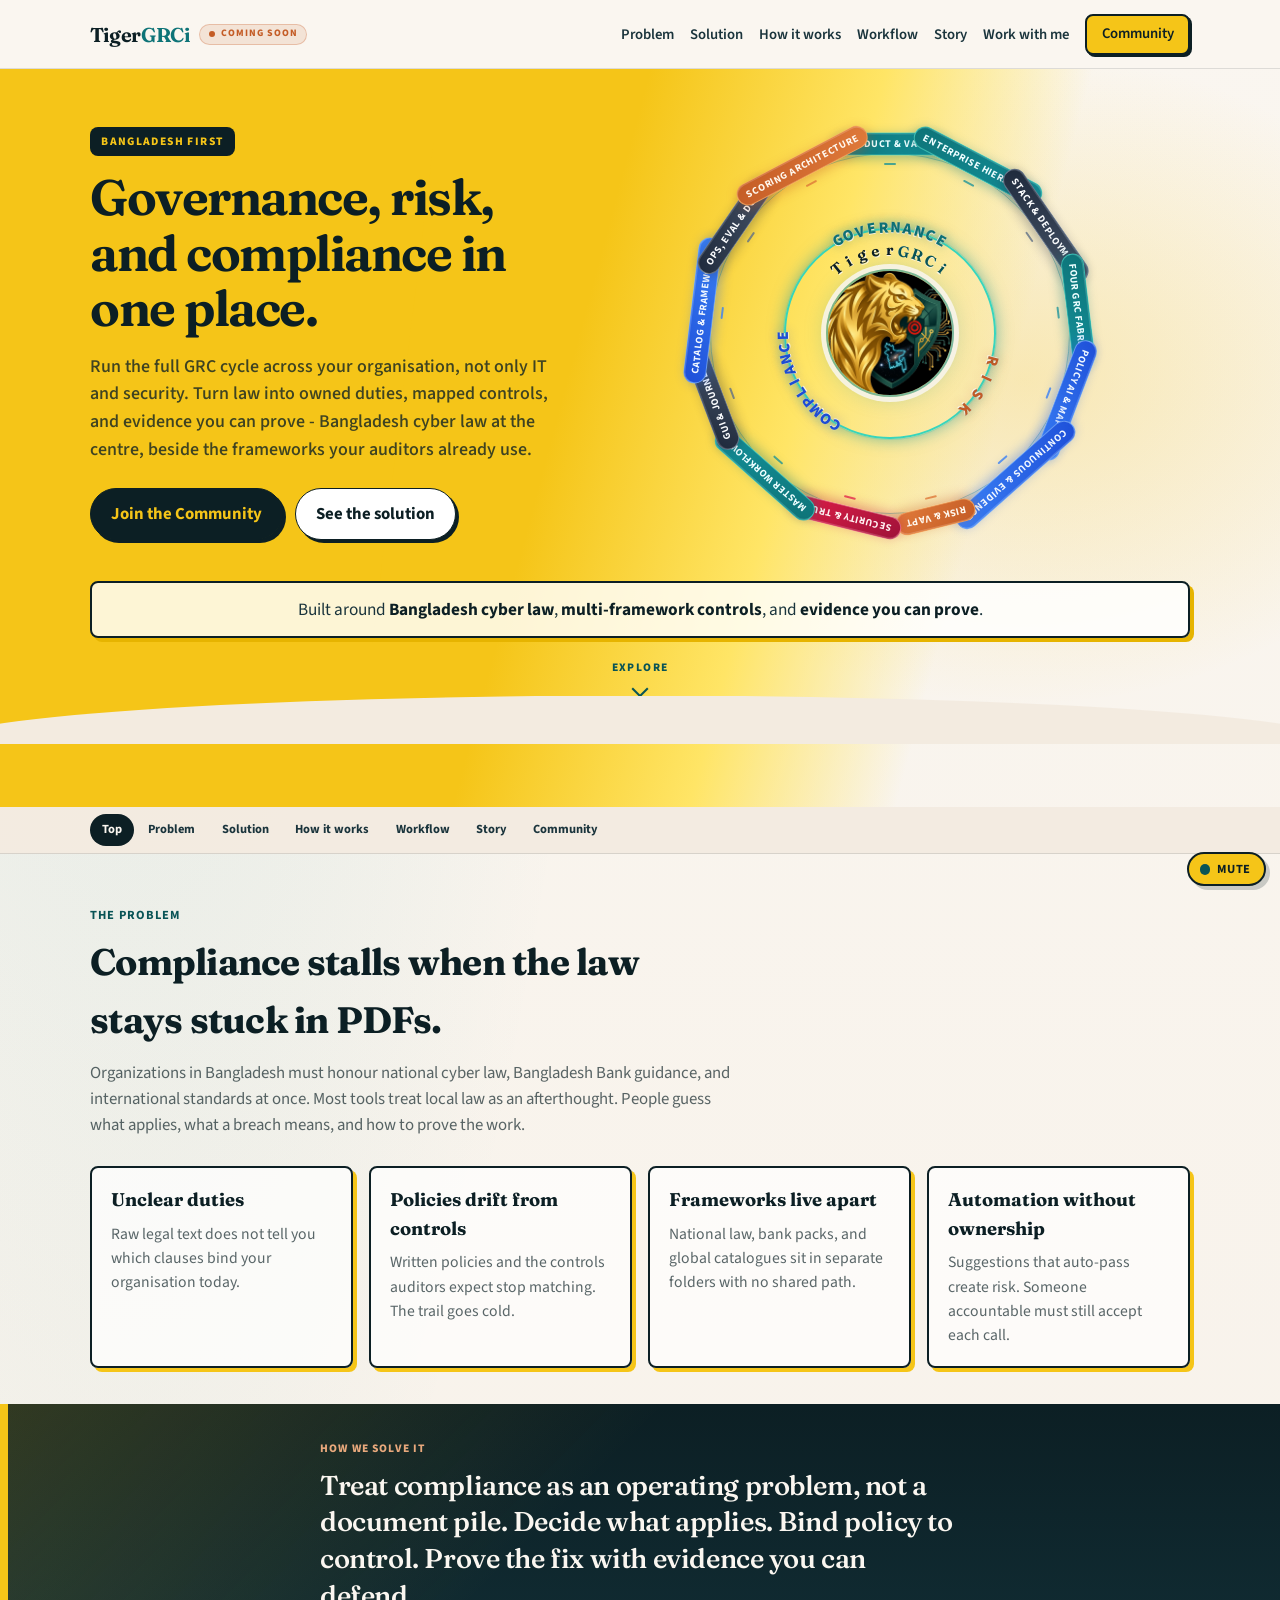
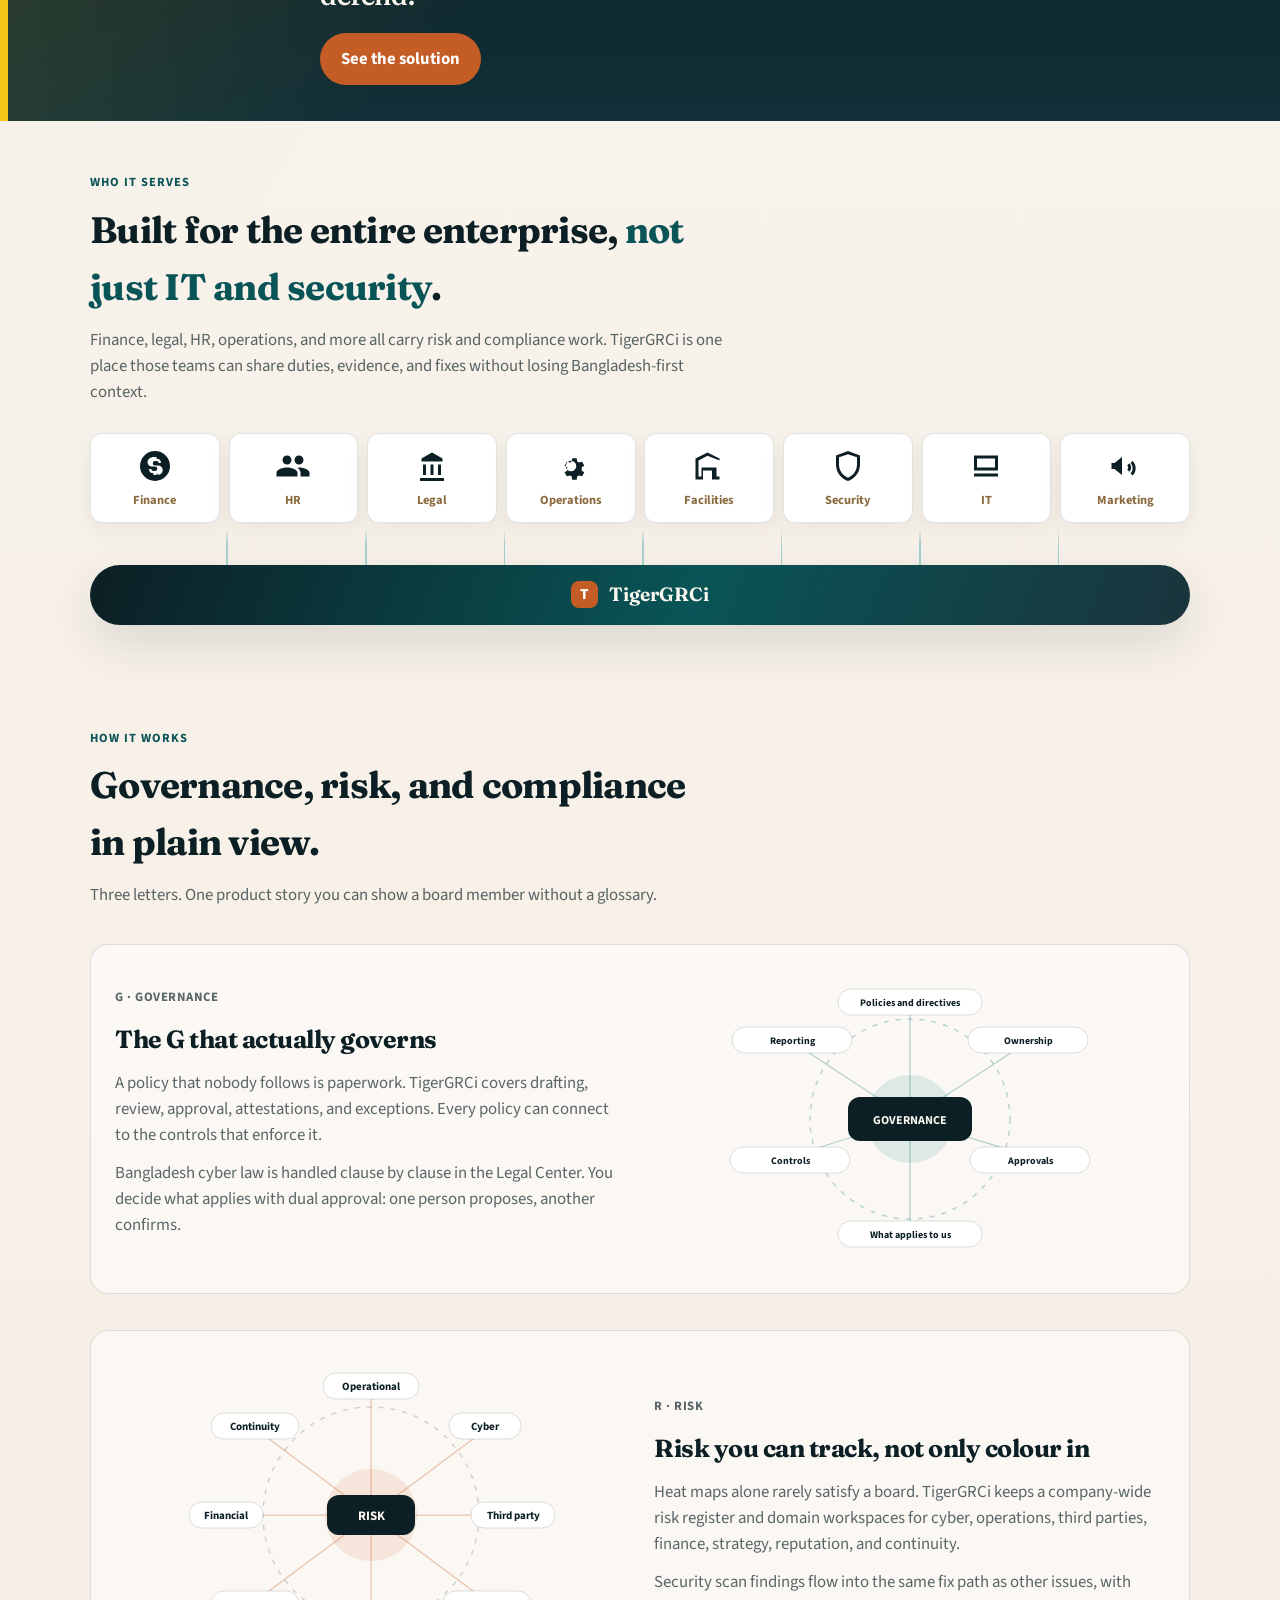
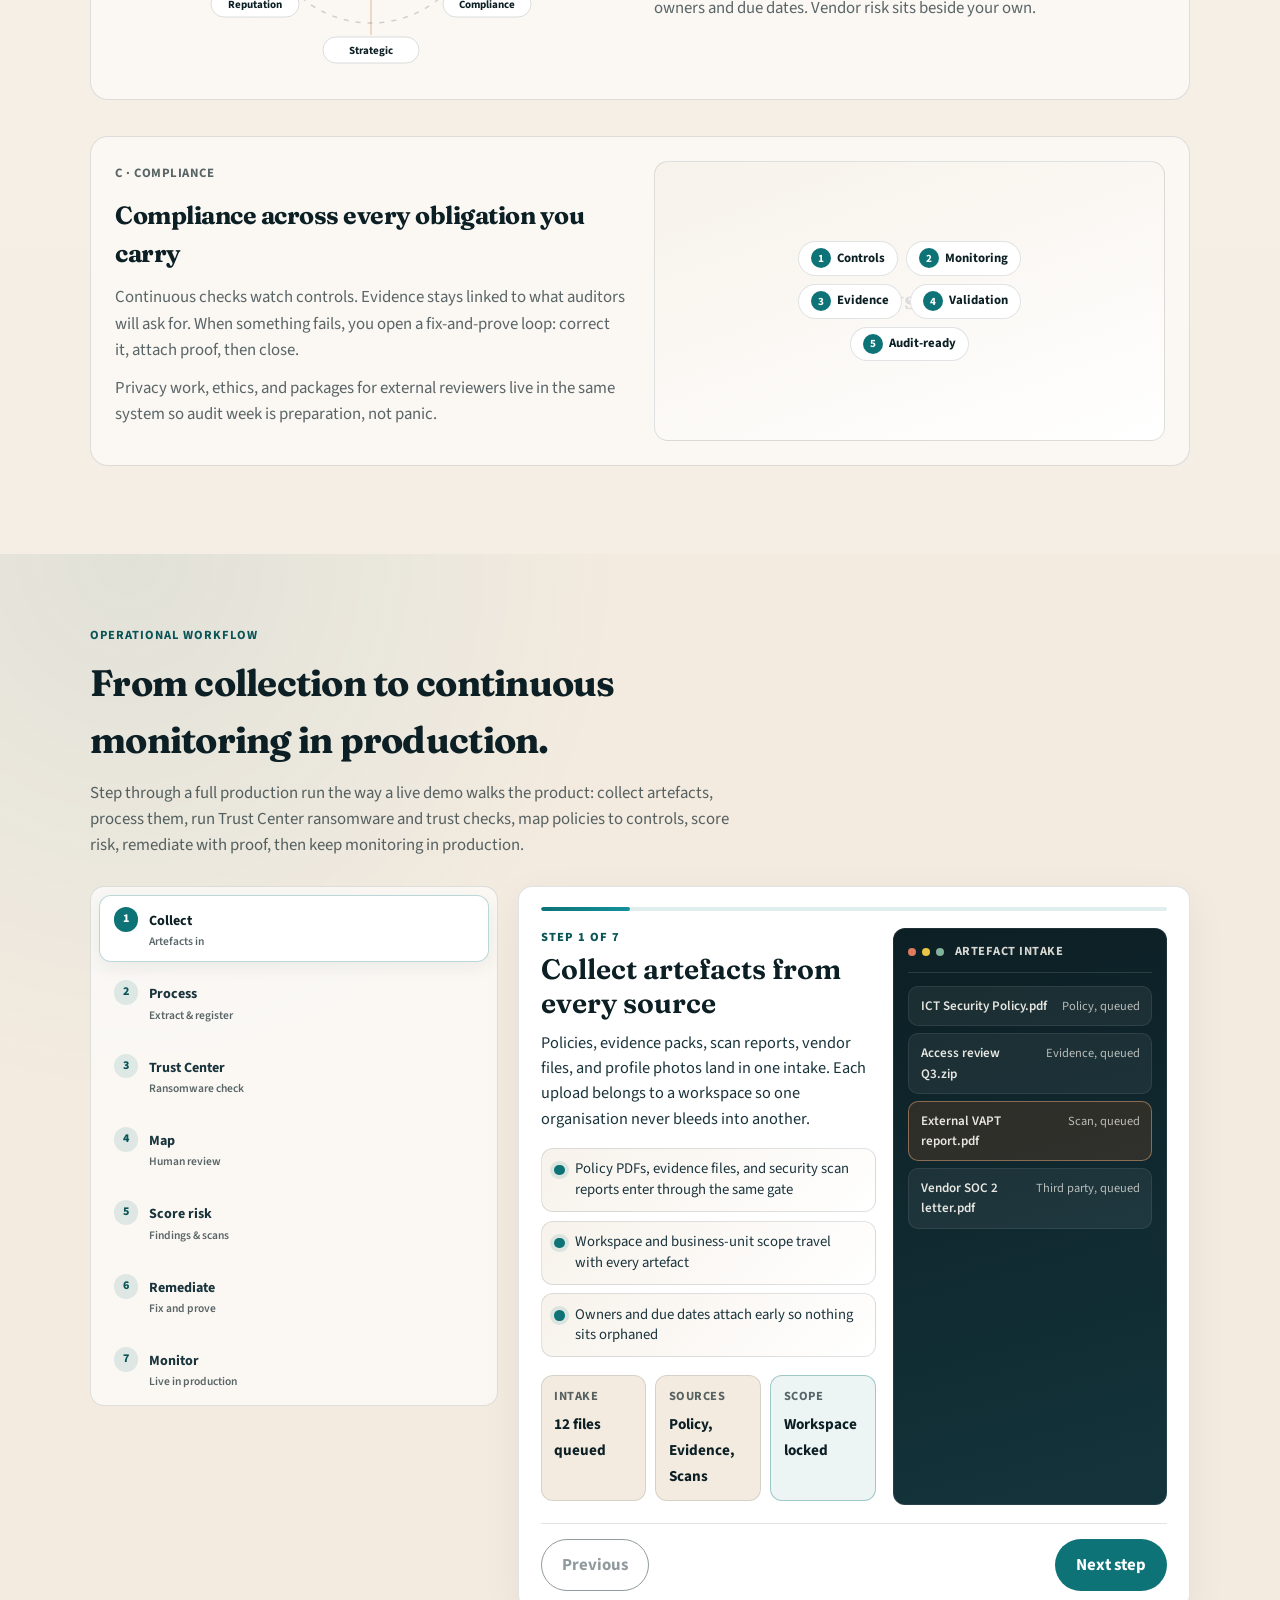
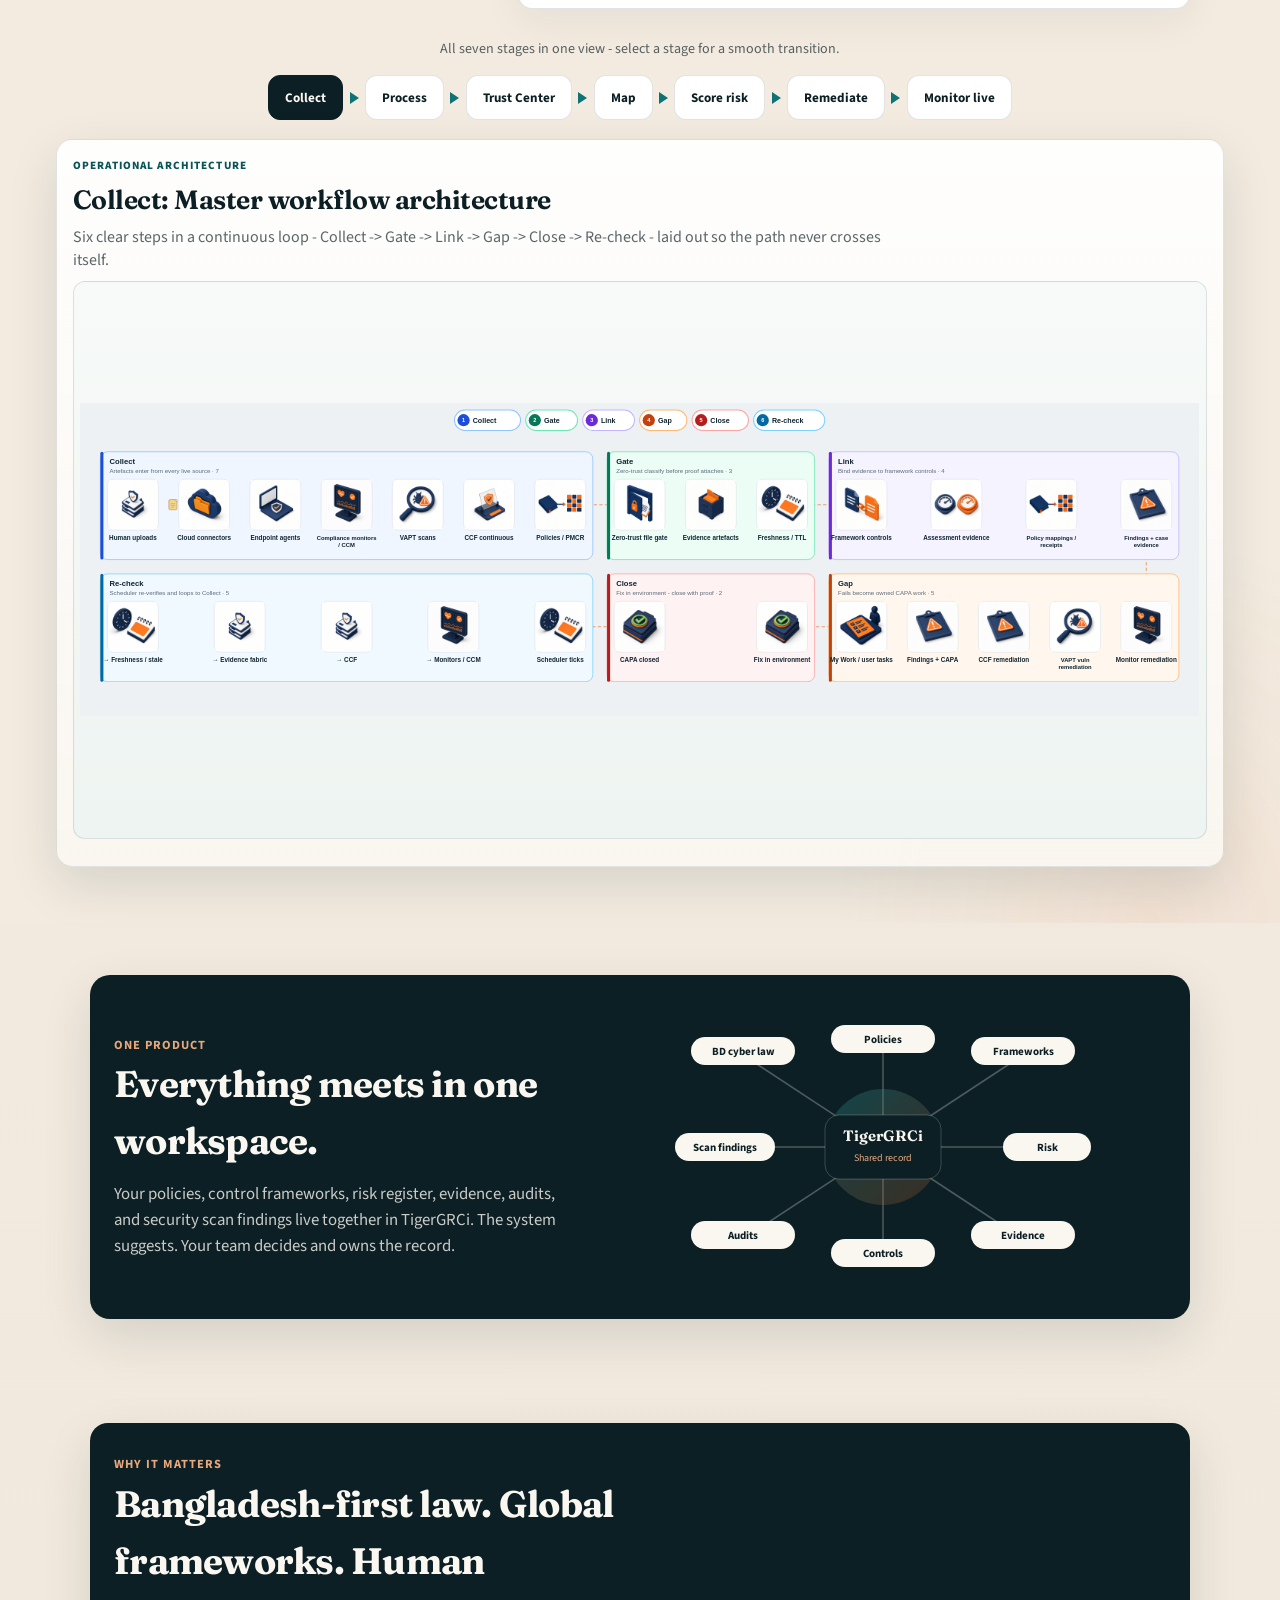
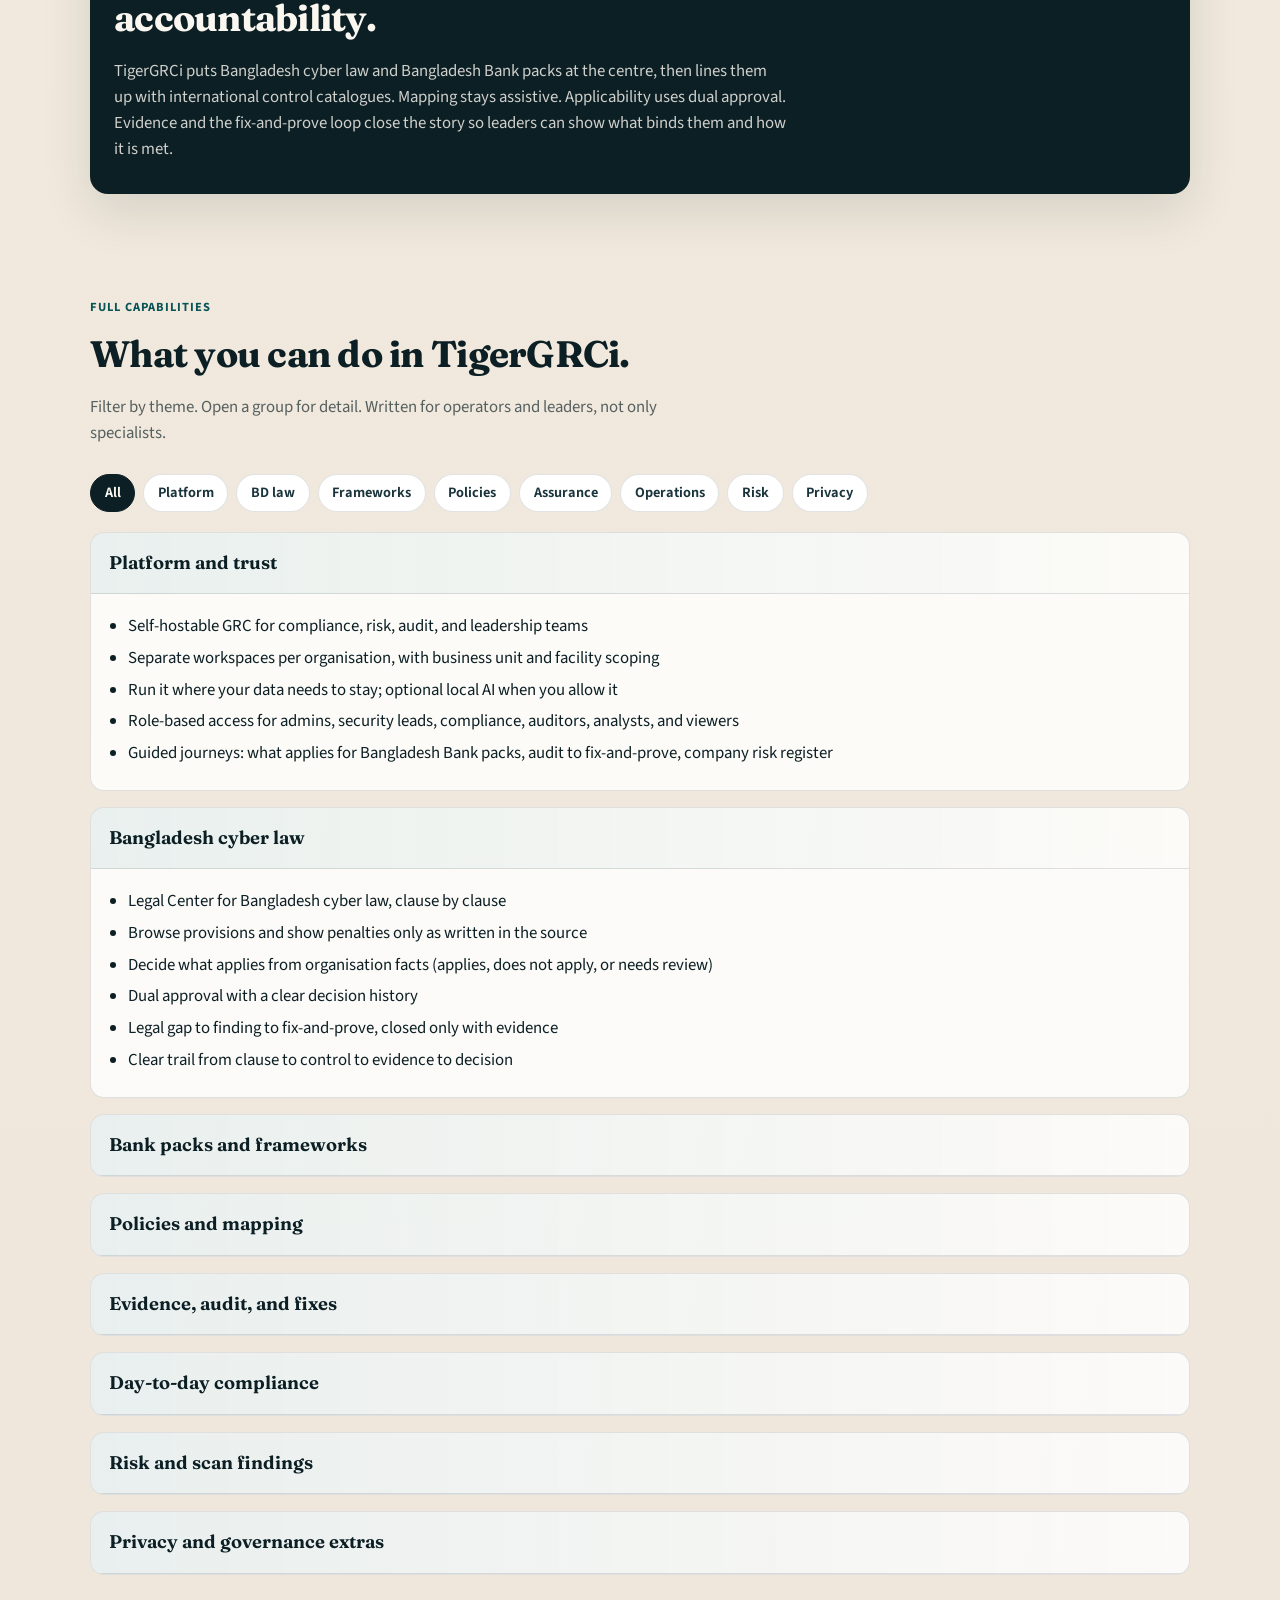
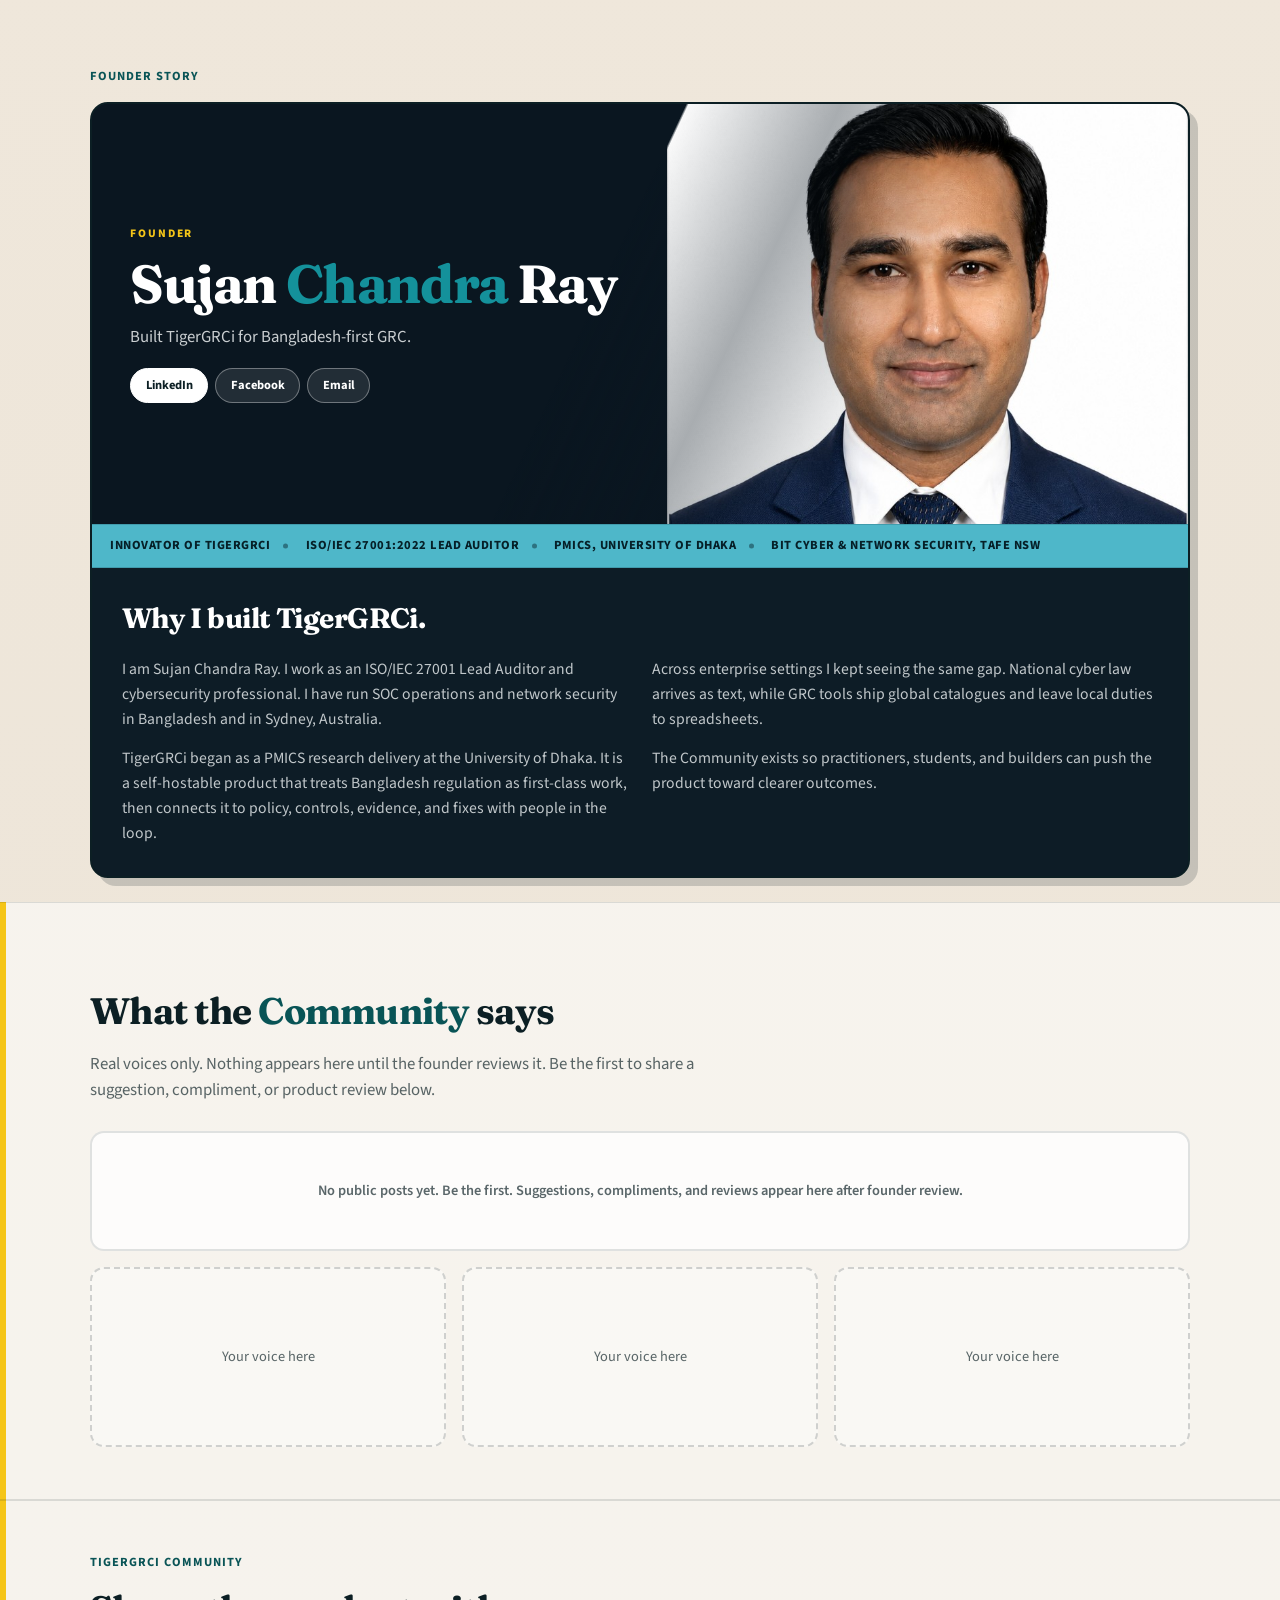
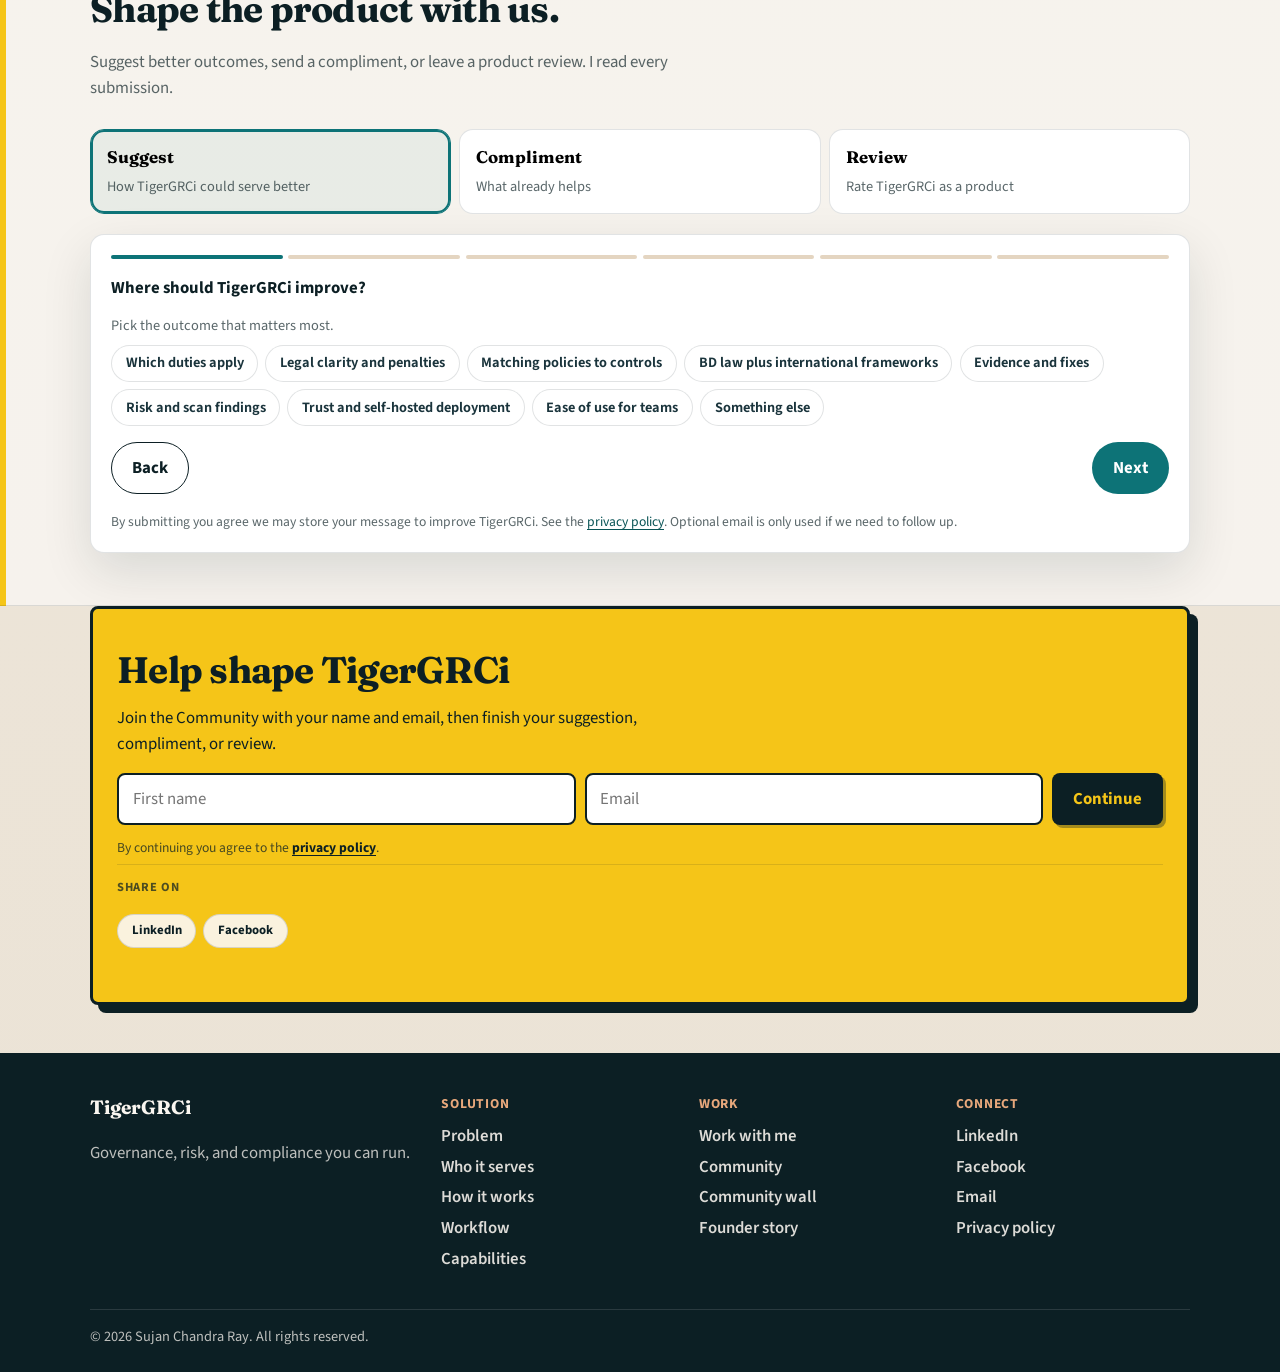
==== index.html @ e2b19f33 "Fix mojibake and add .nojekyll so GitHub Pages builds succeed. Co-authored-by: Cursor <cursoragent@c" ====
﻿<!DOCTYPE html>
<html lang="en">
<head>
  <meta charset="utf-8" />
  <meta name="viewport" content="width=device-width, initial-scale=1" />
  <title>TigerGRCi | Bangladesh-first governance, risk, and compliance</title>
  <meta name="description" content="TigerGRCi is a Bangladesh-first GRC platform by Sujan Chandra Ray. Decide which cyber duties apply, map policies to controls, and prove fixes with evidence - beside the frameworks auditors already use." />
  <meta name="keywords" content="TigerGRCi, Tiger GRC, Bangladesh GRC, Bangladesh cyber law, governance risk compliance, ISO 27001, Sujan Chandra Ray" />
  <meta name="author" content="Sujan Chandra Ray" />
  <meta name="robots" content="index, follow, max-image-preview:large" />
  <meta http-equiv="Content-Security-Policy" content="default-src 'none'; base-uri 'self'; object-src 'none'; frame-src 'none'; form-action 'self' https://formspree.io; connect-src 'self' https://formspree.io; script-src 'self'; style-src 'self' 'unsafe-inline'; font-src 'self'; img-src 'self' data:; media-src 'self'; upgrade-insecure-requests" />
  <meta name="referrer" content="strict-origin-when-cross-origin" />
  <meta http-equiv="X-Content-Type-Options" content="nosniff" />
  <link rel="canonical" href="https://sujanchandray.github.io/tigergrci-site/" />

  <meta property="og:type" content="website" />
  <meta property="og:site_name" content="TigerGRCi" />
  <meta property="og:title" content="TigerGRCi | Bangladesh-first governance, risk, and compliance" />
  <meta property="og:description" content="Decide which cyber duties apply, map policies to controls, and prove fixes with evidence. Built by Sujan Chandra Ray." />
  <meta property="og:url" content="https://sujanchandray.github.io/tigergrci-site/" />
  <meta property="og:image" content="https://sujanchandray.github.io/tigergrci-site/assets/tigergrci-cover.jpg" />
  <meta property="og:locale" content="en_BD" />

  <meta name="twitter:card" content="summary_large_image" />
  <meta name="twitter:title" content="TigerGRCi | Bangladesh-first GRC" />
  <meta name="twitter:description" content="Governance, risk, and compliance you can run - Bangladesh cyber law at the centre." />
  <meta name="twitter:image" content="https://sujanchandray.github.io/tigergrci-site/assets/tigergrci-cover.jpg" />

  <link rel="icon" href="assets/tigergrci-cover.jpg" type="image/jpeg" />
  <link rel="stylesheet" href="fonts.css?v=archflow69" />
  <link rel="stylesheet" href="styles.css?v=archflow69" />
  <script type="application/ld+json">
  {
    "@context": "https://schema.org",
    "@graph": [
      {
        "@type": "Organization",
        "@id": "https://sujanchandray.github.io/tigergrci-site/#org",
        "name": "TigerGRCi",
        "alternateName": ["Tiger GRC i", "TigerGRC"],
        "url": "https://sujanchandray.github.io/tigergrci-site/",
        "logo": "https://sujanchandray.github.io/tigergrci-site/assets/tigergrci-cover.jpg",
        "description": "Bangladesh-first governance, risk, and compliance platform.",
        "founder": {
          "@type": "Person",
          "name": "Sujan Chandra Ray",
          "jobTitle": "ISO/IEC 27001 Lead Auditor",
          "url": "https://sujanchandray.github.io/tigergrci-site/#story",
          "sameAs": [
            "https://www.linkedin.com/in/sujan-c-ray"
          ]
        },
        "sameAs": [
          "https://www.linkedin.com/in/sujan-c-ray"
        ],
        "areaServed": "Bangladesh"
      },
      {
        "@type": "WebSite",
        "@id": "https://sujanchandray.github.io/tigergrci-site/#website",
        "url": "https://sujanchandray.github.io/tigergrci-site/",
        "name": "TigerGRCi",
        "description": "TigerGRCi helps organisations decide which cyber duties apply, connect policies to controls, and prove fixes with evidence.",
        "publisher": { "@id": "https://sujanchandray.github.io/tigergrci-site/#org" },
        "inLanguage": "en"
      },
      {
        "@type": "SoftwareApplication",
        "name": "TigerGRCi",
        "applicationCategory": "BusinessApplication",
        "operatingSystem": "Self-hosted",
        "description": "Governance, risk, and compliance platform with Bangladesh cyber law at the centre, mapped to international frameworks.",
        "url": "https://sujanchandray.github.io/tigergrci-site/",
        "author": {
          "@type": "Person",
          "name": "Sujan Chandra Ray"
        },
        "offers": {
          "@type": "Offer",
          "availability": "https://schema.org/PreOrder",
          "price": "0",
          "priceCurrency": "USD"
        }
      }
    ]
  }
  </script>
</head>
<body>
  <a class="skip" href="#main">Skip to content</a>

  <header class="site-header">
    <div class="wrap nav">
      <div class="brand-lockup">
        <a class="brand" href="#top">Tiger<span>GRCi</span></a>
        <span class="coming-soon">Coming soon</span>
      </div>
      <button class="nav-toggle" type="button" aria-expanded="false" aria-controls="nav-menu">Menu</button>
      <ul class="nav-links" id="nav-menu">
        <li><a href="#problem">Problem</a></li>
        <li><a href="#product">Solution</a></li>
        <li><a href="#grc">How it works</a></li>
        <li><a href="#workflow">Workflow</a></li>
        <li><a href="#story">Story</a></li>
        <li><a href="work-with-me.html">Work with me</a></li>
        <li><a class="nav-cta" href="#community">Community</a></li>
      </ul>
    </div>
  </header>

  <main id="main">
    <!-- Hero: product cover + GRC summary (orbit frozen; Option B flat chrome around it) -->
    <section class="hero hero--flat" id="top">
      <div class="wrap hero-grid">
        <div class="hero-copy">
          <p class="hero-place">Bangladesh First</p>
          <h1>Governance, risk, and compliance in one place.</h1>
          <p class="hero-lead">
            Run the full GRC cycle across your organisation, not only IT and security.
            Turn law into owned duties, mapped controls, and evidence you can prove - Bangladesh cyber law at the centre, beside the frameworks your auditors already use.
          </p>
          <div class="hero-actions">
            <a class="btn btn-primary btn-flat" href="#community">Join the Community</a>
            <a class="btn btn-ghost btn-flat" href="#product">See the solution</a>
          </div>
        </div>
        <div class="hero-visual" id="hero-visual">
          <div class="mm-presenter" id="mm-presenter">
            <figure class="hero-cover" aria-label="TigerGRCi mind map">
              <div class="mm-stage">
                <div class="mm-ring mm-ring-outer" aria-hidden="true"></div>
                <div class="mm-ring mm-ring-mid" aria-hidden="true"></div>
                <div class="mm-brand-orbit" aria-hidden="true">
                  <span class="mm-brand-char" style="--i: 0"><span>T</span></span>
                  <span class="mm-brand-char" style="--i: 1"><span>i</span></span>
                  <span class="mm-brand-char" style="--i: 2"><span>g</span></span>
                  <span class="mm-brand-char" style="--i: 3"><span>e</span></span>
                  <span class="mm-brand-char" style="--i: 4"><span>r</span></span>
                  <span class="mm-brand-char is-grci" style="--i: 5"><span>G</span></span>
                  <span class="mm-brand-char is-grci" style="--i: 6"><span>R</span></span>
                  <span class="mm-brand-char is-grci" style="--i: 7"><span>C</span></span>
                  <span class="mm-brand-char is-grci" style="--i: 8"><span>i</span></span>
                </div>
                <div class="mm-grc-orbit" aria-hidden="true">
                  <span class="mm-grc-word mm-g" style="--base: 0deg">
                    <span class="mm-grc-char" style="--i: 0"><span>G</span></span>
                    <span class="mm-grc-char" style="--i: 1"><span>O</span></span>
                    <span class="mm-grc-char" style="--i: 2"><span>V</span></span>
                    <span class="mm-grc-char" style="--i: 3"><span>E</span></span>
                    <span class="mm-grc-char" style="--i: 4"><span>R</span></span>
                    <span class="mm-grc-char" style="--i: 5"><span>N</span></span>
                    <span class="mm-grc-char" style="--i: 6"><span>A</span></span>
                    <span class="mm-grc-char" style="--i: 7"><span>N</span></span>
                    <span class="mm-grc-char" style="--i: 8"><span>C</span></span>
                    <span class="mm-grc-char" style="--i: 9"><span>E</span></span>
                  </span>
                  <span class="mm-grc-word mm-r" style="--base: 120deg">
                    <span class="mm-grc-char" style="--i: 0"><span>R</span></span>
                    <span class="mm-grc-char" style="--i: 1"><span>I</span></span>
                    <span class="mm-grc-char" style="--i: 2"><span>S</span></span>
                    <span class="mm-grc-char" style="--i: 3"><span>K</span></span>
                  </span>
                  <span class="mm-grc-word mm-c" style="--base: 240deg">
                    <span class="mm-grc-char" style="--i: 0"><span>C</span></span>
                    <span class="mm-grc-char" style="--i: 1"><span>O</span></span>
                    <span class="mm-grc-char" style="--i: 2"><span>M</span></span>
                    <span class="mm-grc-char" style="--i: 3"><span>P</span></span>
                    <span class="mm-grc-char" style="--i: 4"><span>L</span></span>
                    <span class="mm-grc-char" style="--i: 5"><span>I</span></span>
                    <span class="mm-grc-char" style="--i: 6"><span>A</span></span>
                    <span class="mm-grc-char" style="--i: 7"><span>N</span></span>
                    <span class="mm-grc-char" style="--i: 8"><span>C</span></span>
                    <span class="mm-grc-char" style="--i: 9"><span>E</span></span>
                  </span>
                </div>
                <div class="mm-orbit" id="mm-orbit"></div>
                <div class="mm-hub">
                  <img src="assets/tigergrci-cover.jpg?v=cover8" width="512" height="512" alt="" />
                </div>
              </div>
            </figure>
            <aside class="mm-tree-panel" id="mm-tree-panel" hidden aria-hidden="true">
              <div class="mm-tree-rail" id="mm-tree-rail" role="tree" aria-label="Mind map branches"></div>
              <article class="mm-tree-detail" id="mm-tree-detail" hidden aria-hidden="true">
                <p class="mm-tree-detail-kicker">Why it matters</p>
                <h3 class="mm-tree-detail-title" id="mm-tree-detail-title"></h3>
                <div class="mm-tree-detail-block">
                  <h4>Current need</h4>
                  <p id="mm-tree-detail-need"></p>
                </div>
                <div class="mm-tree-detail-block">
                  <h4>Usefulness &amp; benefit</h4>
                  <p id="mm-tree-detail-benefit"></p>
                </div>
                <div class="mm-tree-detail-block">
                  <h4>Problem it solves now</h4>
                  <p id="mm-tree-detail-solves"></p>
                </div>
              </article>
            </aside>
          </div>
        </div>
      </div>
      <div class="hero-compose wrap" aria-label="What TigerGRCi is built around">
        <p>
          Built around
          <strong>Bangladesh cyber law</strong>,
          <strong>multi-framework controls</strong>,
          and
          <strong>evidence you can prove</strong>.
        </p>
      </div>
      <a class="scroll-cue" href="#problem" aria-label="Continue to the problem">
        <span class="scroll-cue-label">Explore</span>
        <span class="scroll-cue-arrow" aria-hidden="true"></span>
      </a>
      <div class="wave" aria-hidden="true"></div>
    </section>

    <nav class="chapter-rail" id="chapter-rail" aria-label="Page chapters">
      <div class="wrap chapter-rail-inner">
        <a href="#top" data-chapter="top">Top</a>
        <a href="#problem" data-chapter="problem">Problem</a>
        <a href="#product" data-chapter="product">Solution</a>
        <a href="#grc" data-chapter="grc">How it works</a>
        <a href="#workflow" data-chapter="workflow">Workflow</a>
        <a href="#story" data-chapter="story">Story</a>
        <a href="#community" data-chapter="community">Community</a>
      </div>
    </nav>

    <section id="problem">
      <div class="wrap">
        <p class="section-label">The problem</p>
        <h2>Compliance stalls when the law stays stuck in PDFs.</h2>
        <p class="section-intro">
          Organizations in Bangladesh must honour national cyber law, Bangladesh Bank guidance, and international standards at once.
          Most tools treat local law as an afterthought. People guess what applies, what a breach means, and how to prove the work.
        </p>
        <div class="problem-grid">
          <article class="problem-card">
            <h3>Unclear duties</h3>
            <p>Raw legal text does not tell you which clauses bind your organisation today.</p>
          </article>
          <article class="problem-card">
            <h3>Policies drift from controls</h3>
            <p>Written policies and the controls auditors expect stop matching. The trail goes cold.</p>
          </article>
          <article class="problem-card">
            <h3>Frameworks live apart</h3>
            <p>National law, bank packs, and global catalogues sit in separate folders with no shared path.</p>
          </article>
          <article class="problem-card">
            <h3>Automation without ownership</h3>
            <p>Suggestions that auto-pass create risk. Someone accountable must still accept each call.</p>
          </article>
        </div>
      </div>
      <aside class="solve-band" aria-label="How TigerGRCi solves it">
        <div class="wrap solve-band-inner">
          <p class="solve-stance-label">How we solve it</p>
          <p class="solve-stance-line">
            Treat compliance as an operating problem, not a document pile.
            Decide what applies. Bind policy to control. Prove the fix with evidence you can defend.
          </p>
          <a class="btn btn-primary solve-band-cta" href="#product">See the solution</a>
        </div>
      </aside>
    </section>

    <!-- D1 Enterprise hub -->
    <section id="product" class="section-enterprise">
      <div class="wrap">
        <p class="section-label">Who it serves</p>
        <h2>Built for the entire enterprise, <em>not just IT and security</em>.</h2>
        <p class="section-intro">
          Finance, legal, HR, operations, and more all carry risk and compliance work.
          TigerGRCi is one place those teams can share duties, evidence, and fixes without losing Bangladesh-first context.
        </p>
        <div class="enterprise-hub">
          <div class="dept-row" id="dept-row">
            <!-- filled by JS or static -->
          </div>
          <div class="hub-connectors" aria-hidden="true"></div>
          <div class="hub-bar">
            <span class="hub-mark" aria-hidden="true">T</span>
            <span>TigerGRCi</span>
          </div>
        </div>
      </div>
    </section>

    <!-- D3 G / R / C panels -->
    <section id="grc" class="section-grc">
      <div class="wrap">
        <p class="section-label">How it works</p>
        <h2>Governance, risk, and compliance in plain view.</h2>
        <p class="section-intro">Three letters. One product story you can show a board member without a glossary.</p>

        <article class="feature-row">
          <div class="feature-copy">
            <p class="feature-tag">G &middot; Governance</p>
            <h3>The G that actually governs</h3>
            <p>
              A policy that nobody follows is paperwork. TigerGRCi covers drafting, review, approval, attestations, and exceptions.
              Every policy can connect to the controls that enforce it.
            </p>
            <p>
              Bangladesh cyber law is handled clause by clause in the Legal Center.
              You decide what applies with dual approval: one person proposes, another confirms.
            </p>
          </div>
          <div class="feature-diagram">
            <svg class="gov-svg" viewBox="0 0 380 300" role="img" aria-label="Governance capabilities">
              <circle cx="190" cy="150" r="100" fill="none" stroke="rgba(13,115,119,0.28)" stroke-width="1.5" stroke-dasharray="5 7" />
              <g stroke="rgba(13,115,119,0.3)" stroke-width="1.25">
                <line x1="190" y1="150" x2="190" y2="42" />
                <line x1="190" y1="150" x2="300" y2="78" />
                <line x1="190" y1="150" x2="318" y2="190" />
                <line x1="190" y1="150" x2="190" y2="258" />
                <line x1="190" y1="150" x2="62" y2="190" />
                <line x1="190" y1="150" x2="80" y2="78" />
              </g>
              <circle cx="190" cy="150" r="44" fill="rgba(13,115,119,0.12)" />
              <rect x="128" y="128" width="124" height="44" rx="12" fill="#0c1f24" />
              <text x="190" y="155" text-anchor="middle" fill="#faf6f0" font-size="12" font-family="Source Sans 3, sans-serif" font-weight="700">GOVERNANCE</text>
              <g font-family="Source Sans 3, sans-serif" font-size="10" font-weight="700" fill="#0c1f24">
                <rect x="118" y="20" width="144" height="26" rx="13" fill="#fff" stroke="rgba(12,31,36,0.14)" />
                <text x="190" y="37" text-anchor="middle">Policies and directives</text>
                <rect x="248" y="58" width="120" height="26" rx="13" fill="#fff" stroke="rgba(12,31,36,0.14)" />
                <text x="308" y="75" text-anchor="middle">Ownership</text>
                <rect x="250" y="178" width="120" height="26" rx="13" fill="#fff" stroke="rgba(12,31,36,0.14)" />
                <text x="310" y="195" text-anchor="middle">Approvals</text>
                <rect x="118" y="252" width="144" height="26" rx="13" fill="#fff" stroke="rgba(12,31,36,0.14)" />
                <text x="190" y="269" text-anchor="middle">What applies to us</text>
                <rect x="10" y="178" width="120" height="26" rx="13" fill="#fff" stroke="rgba(12,31,36,0.14)" />
                <text x="70" y="195" text-anchor="middle">Controls</text>
                <rect x="12" y="58" width="120" height="26" rx="13" fill="#fff" stroke="rgba(12,31,36,0.14)" />
                <text x="72" y="75" text-anchor="middle">Reporting</text>
              </g>
            </svg>
          </div>
        </article>

        <article class="feature-row feature-row-flip">
          <div class="feature-copy">
            <p class="feature-tag">R &middot; Risk</p>
            <h3>Risk you can track, not only colour in</h3>
            <p>
              Heat maps alone rarely satisfy a board. TigerGRCi keeps a company-wide risk register and domain workspaces
              for cyber, operations, third parties, finance, strategy, reputation, and continuity.
            </p>
            <p>
              Security scan findings flow into the same fix path as other issues, with owners and due dates.
              Vendor risk sits beside your own.
            </p>
          </div>
          <div class="feature-diagram">
            <svg class="risk-svg" viewBox="0 0 380 320" role="img" aria-label="Risk domains around TigerGRCi">
              <circle cx="190" cy="160" r="108" fill="none" stroke="rgba(12,31,36,0.18)" stroke-width="1.5" stroke-dasharray="5 7" />
              <g stroke="rgba(196,92,38,0.35)" stroke-width="1.25">
                <line x1="190" y1="160" x2="190" y2="40" />
                <line x1="190" y1="160" x2="300" y2="78" />
                <line x1="190" y1="160" x2="332" y2="160" />
                <line x1="190" y1="160" x2="300" y2="242" />
                <line x1="190" y1="160" x2="190" y2="280" />
                <line x1="190" y1="160" x2="80" y2="242" />
                <line x1="190" y1="160" x2="48" y2="160" />
                <line x1="190" y1="160" x2="80" y2="78" />
              </g>
              <circle cx="190" cy="160" r="46" fill="rgba(196,92,38,0.12)" />
              <rect x="146" y="140" width="88" height="40" rx="12" fill="#0c1f24" />
              <text x="190" y="165" text-anchor="middle" fill="#faf6f0" font-size="13" font-family="Source Sans 3, sans-serif" font-weight="700">RISK</text>
              <g font-family="Source Sans 3, sans-serif" font-size="11" font-weight="700" fill="#0c1f24">
                <rect x="142" y="18" width="96" height="26" rx="13" fill="#fff" stroke="rgba(12,31,36,0.14)" />
                <text x="190" y="35" text-anchor="middle">Operational</text>
                <rect x="268" y="58" width="72" height="26" rx="13" fill="#fff" stroke="rgba(12,31,36,0.14)" />
                <text x="304" y="75" text-anchor="middle">Cyber</text>
                <rect x="290" y="147" width="84" height="26" rx="13" fill="#fff" stroke="rgba(12,31,36,0.14)" />
                <text x="332" y="164" text-anchor="middle">Third party</text>
                <rect x="262" y="236" width="88" height="26" rx="13" fill="#fff" stroke="rgba(12,31,36,0.14)" />
                <text x="306" y="253" text-anchor="middle">Compliance</text>
                <rect x="142" y="282" width="96" height="26" rx="13" fill="#fff" stroke="rgba(12,31,36,0.14)" />
                <text x="190" y="299" text-anchor="middle">Strategic</text>
                <rect x="30" y="236" width="88" height="26" rx="13" fill="#fff" stroke="rgba(12,31,36,0.14)" />
                <text x="74" y="253" text-anchor="middle">Reputation</text>
                <rect x="8" y="147" width="74" height="26" rx="13" fill="#fff" stroke="rgba(12,31,36,0.14)" />
                <text x="45" y="164" text-anchor="middle">Financial</text>
                <rect x="30" y="58" width="88" height="26" rx="13" fill="#fff" stroke="rgba(12,31,36,0.14)" />
                <text x="74" y="75" text-anchor="middle">Continuity</text>
              </g>
            </svg>
          </div>
        </article>

        <article class="feature-row">
          <div class="feature-copy">
            <p class="feature-tag">C &middot; Compliance</p>
            <h3>Compliance across every obligation you carry</h3>
            <p>
              Continuous checks watch controls. Evidence stays linked to what auditors will ask for.
              When something fails, you open a fix-and-prove loop: correct it, attach proof, then close.
            </p>
            <p>
              Privacy work, ethics, and packages for external reviewers live in the same system
              so audit week is preparation, not panic.
            </p>
          </div>
          <div class="feature-diagram">
            <div class="cycle-card">
              <div class="cycle-core">Always ready</div>
              <ol class="cycle-steps">
                <li><span>1</span> Controls</li>
                <li><span>2</span> Monitoring</li>
                <li><span>3</span> Evidence</li>
                <li><span>4</span> Validation</li>
                <li><span>5</span> Audit-ready</li>
              </ol>
            </div>
          </div>
        </article>
      </div>
    </section>

    <!-- End-to-end operational workflow demo -->
    <section id="workflow" class="section-workflow">
      <div class="wrap">
        <p class="section-label">Operational workflow</p>
        <h2>From collection to continuous monitoring in production.</h2>
        <p class="section-intro">
          Step through a full production run the way a live demo walks the product: collect artefacts, process them,
          run Trust Center ransomware and trust checks, map policies to controls, score risk, remediate with proof,
          then keep monitoring in production.
        </p>

        <div class="workflow-shell">
          <ol class="workflow-rail" id="workflow-rail" role="tablist" aria-label="TigerGRCi operational steps"></ol>
          <div class="workflow-stage">
            <div class="workflow-progress" aria-hidden="true"><i id="workflow-progress-bar"></i></div>
            <article class="workflow-panel" id="workflow-panel"></article>
            <div class="workflow-nav">
              <button type="button" class="btn btn-ghost" id="workflow-prev">Previous</button>
              <button type="button" class="btn btn-teal" id="workflow-next">Next step</button>
            </div>
          </div>
        </div>

        <div class="workflow-flow-wrap">
          <p class="workflow-flow-hint">All seven stages in one view - select a stage for a smooth transition.</p>
          <div
            class="workflow-flow"
            id="workflow-flow"
            role="tablist"
            aria-label="TigerGRCi operational architecture stages"
          ></div>
          <div class="workflow-arch" id="workflow-arch" aria-hidden="false">
            <header class="workflow-arch-head">
              <p class="wf-arch-kicker">Operational architecture</p>
              <h3 id="workflow-arch-title"></h3>
              <p class="wf-arch-lead" id="workflow-arch-lead"></p>
            </header>
            <div class="workflow-arch-canvas" id="workflow-arch-canvas" role="region" aria-live="polite">
              <div class="wf-arch-slides" id="wf-arch-slides"></div>
            </div>
          </div>
        </div>
      </div>
    </section>

    <!-- D4 one platform -->
    <section class="section-platform">
      <div class="wrap platform-band">
        <div class="platform-copy">
          <p class="section-label">One product</p>
          <h2>Everything meets in one workspace.</h2>
          <p>
            Your policies, control frameworks, risk register, evidence, audits, and security scan findings live together in TigerGRCi.
            The system suggests. Your team decides and owns the record.
          </p>
        </div>
        <div class="platform-diagram" aria-label="TigerGRCi platform modules">
          <svg class="platform-svg" viewBox="0 0 420 280" role="img">
            <defs>
              <linearGradient id="hubGlow" x1="0%" y1="0%" x2="100%" y2="100%">
                <stop offset="0%" stop-color="#14919b" stop-opacity="0.35" />
                <stop offset="100%" stop-color="#c45c26" stop-opacity="0.25" />
              </linearGradient>
            </defs>
            <g stroke="rgba(250,246,240,0.28)" stroke-width="1.5">
              <line x1="210" y1="140" x2="70" y2="48" />
              <line x1="210" y1="140" x2="210" y2="36" />
              <line x1="210" y1="140" x2="350" y2="48" />
              <line x1="210" y1="140" x2="380" y2="140" />
              <line x1="210" y1="140" x2="350" y2="232" />
              <line x1="210" y1="140" x2="210" y2="250" />
              <line x1="210" y1="140" x2="70" y2="232" />
              <line x1="210" y1="140" x2="40" y2="140" />
            </g>
            <circle cx="210" cy="140" r="58" fill="url(#hubGlow)" />
            <rect x="152" y="108" width="116" height="64" rx="14" fill="#0c1f24" stroke="rgba(255,255,255,0.2)" />
            <text x="210" y="134" text-anchor="middle" fill="#faf6f0" font-size="15" font-family="Fraunces, Georgia, serif" font-weight="650">TigerGRCi</text>
            <text x="210" y="154" text-anchor="middle" fill="#e8a87c" font-size="10" font-family="Source Sans 3, sans-serif">Shared record</text>
            <g font-family="Source Sans 3, sans-serif" font-size="11" font-weight="700">
              <rect x="18" y="30" width="104" height="28" rx="14" fill="#faf6f0" />
              <text x="70" y="48" text-anchor="middle" fill="#0c1f24">BD cyber law</text>
              <rect x="158" y="18" width="104" height="28" rx="14" fill="#faf6f0" />
              <text x="210" y="36" text-anchor="middle" fill="#0c1f24">Policies</text>
              <rect x="298" y="30" width="104" height="28" rx="14" fill="#faf6f0" />
              <text x="350" y="48" text-anchor="middle" fill="#0c1f24">Frameworks</text>
              <rect x="330" y="126" width="88" height="28" rx="14" fill="#faf6f0" />
              <text x="374" y="144" text-anchor="middle" fill="#0c1f24">Risk</text>
              <rect x="298" y="214" width="104" height="28" rx="14" fill="#faf6f0" />
              <text x="350" y="232" text-anchor="middle" fill="#0c1f24">Evidence</text>
              <rect x="158" y="232" width="104" height="28" rx="14" fill="#faf6f0" />
              <text x="210" y="250" text-anchor="middle" fill="#0c1f24">Controls</text>
              <rect x="18" y="214" width="104" height="28" rx="14" fill="#faf6f0" />
              <text x="70" y="232" text-anchor="middle" fill="#0c1f24">Audits</text>
              <rect x="2" y="126" width="100" height="28" rx="14" fill="#faf6f0" />
              <text x="52" y="144" text-anchor="middle" fill="#0c1f24">Scan findings</text>
            </g>
          </svg>
        </div>
      </div>
    </section>

    <section id="why">
      <div class="wrap">
        <div class="why-band">
          <p class="section-label" style="color: var(--accent-soft)">Why it matters</p>
          <h2>Bangladesh-first law. Global frameworks. Human accountability.</h2>
          <p>
            TigerGRCi puts Bangladesh cyber law and Bangladesh Bank packs at the centre, then lines them up with international control catalogues.
            Mapping stays assistive. Applicability uses dual approval. Evidence and the fix-and-prove loop close the story
            so leaders can show what binds them and how it is met.
          </p>
        </div>
      </div>
    </section>

    <section id="capabilities">
      <div class="wrap">
        <p class="section-label">Full capabilities</p>
        <h2>What you can do in TigerGRCi.</h2>
        <p class="section-intro">Filter by theme. Open a group for detail. Written for operators and leaders, not only specialists.</p>
        <div class="cap-toolbar" id="cap-filters" role="tablist" aria-label="Capability themes"></div>
        <div class="cap-panels" id="cap-panels"></div>
      </div>
    </section>

    <section id="story" class="story-section">
      <div class="wrap">
        <p class="section-label story-section-label">Founder story</p>
        <div class="story-stage">
          <div class="story-stage-hero">
            <div class="story-stage-copy">
              <p class="story-stage-kicker">Founder</p>
              <h2 class="story-stage-name">Sujan <em>Chandra</em> Ray</h2>
              <p class="story-stage-tag">Built TigerGRCi for Bangladesh-first GRC.</p>
              <div class="story-stage-actions" data-social-actions>
                <a class="story-chip story-chip-solid" href="https://www.linkedin.com/in/sujan-c-ray" target="_blank" rel="noopener noreferrer">LinkedIn</a>
                <a class="story-chip" data-share="facebook" href="#" target="_blank" rel="noopener noreferrer">Facebook</a>
<a class="story-chip" href="mailto:sujanray@ymail.com">Email</a>
              </div>
            </div>
            <div class="story-stage-media">
              <img
                class="story-stage-photo"
                src="assets/sujan-chandra-ray.jpg"
                width="520"
                height="640"
                alt="Sujan Chandra Ray, founder of TigerGRCi"
              />
            </div>
          </div>
          <div class="story-ticker" aria-label="Credentials">
            <span>Innovator of TigerGRCi</span>
            <span>ISO/IEC 27001:2022 Lead Auditor</span>
            <span>PMICS, University of Dhaka</span>
            <span>BIT Cyber &amp; Network Security, TAFE NSW</span>
          </div>
          <div class="story-bio">
            <h3 class="story-bio-title">Why I built TigerGRCi.</h3>
            <div class="story-bio-grid">
              <p>
                I am Sujan Chandra Ray. I work as an ISO/IEC 27001 Lead Auditor and cybersecurity professional.
                I have run SOC operations and network security in Bangladesh and in Sydney, Australia.
              </p>
              <p>
                Across enterprise settings I kept seeing the same gap.
                National cyber law arrives as text, while GRC tools ship global catalogues and leave local duties to spreadsheets.
              </p>
              <p>
                TigerGRCi began as a PMICS research delivery at the University of Dhaka.
                It is a self-hostable product that treats Bangladesh regulation as first-class work,
                then connects it to policy, controls, evidence, and fixes with people in the loop.
              </p>
              <p>
                The Community exists so practitioners, students, and builders can push the product toward clearer outcomes.
              </p>
            </div>
          </div>
        </div>
      </div>
    </section>

    <section class="community" id="voices">
      <div class="wrap">
        <p class="section-label">Social proof</p>
        <h2>What the <em>Community</em> says</h2>
        <p class="section-intro">
          Real voices only. Nothing appears here until the founder reviews it.
          Be the first to share a suggestion, compliment, or product review below.
        </p>
        <div id="community-wall" class="wall-host"></div>
      </div>
    </section>

    <section class="community" id="community">
      <div class="wrap">
        <p class="section-label">TigerGRCi Community</p>
        <h2>Shape the product with us.</h2>
        <p class="section-intro">
          Suggest better outcomes, send a compliment, or leave a product review.
          I read every submission.
        </p>

        <div class="mode-tabs" role="tablist" aria-label="Community contribution type">
          <button type="button" class="mode-tab is-active" data-mode="suggest" role="tab" aria-selected="true">
            <strong>Suggest</strong>
            <span>How TigerGRCi could serve better</span>
          </button>
          <button type="button" class="mode-tab" data-mode="compliment" role="tab" aria-selected="false">
            <strong>Compliment</strong>
            <span>What already helps</span>
          </button>
          <button type="button" class="mode-tab" data-mode="review" role="tab" aria-selected="false">
            <strong>Review</strong>
            <span>Rate TigerGRCi as a product</span>
          </button>
        </div>

        <div class="wizard" id="community-wizard">
          <div class="progress" id="wizard-progress" aria-hidden="true"></div>
          <div id="wizard-step"></div>
          <div class="wizard-nav">
            <button type="button" class="btn btn-ghost" id="wizard-back" hidden>Back</button>
            <div style="flex:1"></div>
            <button type="button" class="btn btn-teal" id="wizard-next">Next</button>
          </div>
          <p class="status" id="wizard-status" role="status" aria-live="polite"></p>
          <p class="fine-print">
            By submitting you agree we may store your message to improve TigerGRCi.
            See the <a href="privacy.html">privacy policy</a>.
            Optional email is only used if we need to follow up.
          </p>
        </div>
      </div>
    </section>

    <!-- CTA band -->
    <section class="cta-band" id="cta">
      <div class="wrap cta-inner">
        <div>
          <h2>Help shape TigerGRCi</h2>
          <p>Join the Community with your name and email, then finish your suggestion, compliment, or review.</p>
        </div>
        <form class="cta-form" id="cta-form">
          <label class="sr-only" for="cta-name">First name</label>
          <input id="cta-name" name="name" type="text" placeholder="First name" autocomplete="given-name" />
          <label class="sr-only" for="cta-email">Email</label>
          <input id="cta-email" name="email" type="email" placeholder="Email" autocomplete="email" />
          <button class="btn btn-ink" type="submit">Continue</button>
        </form>
        <p class="fine-print cta-legal">By continuing you agree to the <a href="privacy.html">privacy policy</a>.</p>
        <div class="social-connect" aria-label="Share TigerGRCi">
          <p class="social-connect-label">Share on</p>
          <div class="social-connect-row">
            <a class="social-chip" data-share="linkedin" href="#" target="_blank" rel="noopener noreferrer">LinkedIn</a>
            <a class="social-chip" data-share="facebook" href="#" target="_blank" rel="noopener noreferrer">Facebook</a>
</div>
          <p class="social-connect-hint" id="social-status" role="status" aria-live="polite"></p>
        </div>
      </div>
    </section>
  </main>

  <footer class="site-footer">
    <div class="wrap footer-grid">
      <div>
        <strong class="footer-brand">TigerGRCi</strong>
        <p>Governance, risk, and compliance you can run.</p>
      </div>
      <div>
        <h4>Solution</h4>
        <ul>
          <li><a href="#problem">Problem</a></li>
          <li><a href="#product">Who it serves</a></li>
          <li><a href="#grc">How it works</a></li>
          <li><a href="#workflow">Workflow</a></li>
          <li><a href="#capabilities">Capabilities</a></li>
        </ul>
      </div>
      <div>
        <h4>Work</h4>
        <ul>
          <li><a href="work-with-me.html">Work with me</a></li>
          <li><a href="#community">Community</a></li>
          <li><a href="#voices">Community wall</a></li>
          <li><a href="#story">Founder story</a></li>
        </ul>
      </div>
      <div>
        <h4>Connect</h4>
        <ul>
          <li><a href="https://www.linkedin.com/in/sujan-c-ray" target="_blank" rel="noopener noreferrer">LinkedIn</a></li>
          <li><a data-share="facebook" href="#" target="_blank" rel="noopener noreferrer">Facebook</a></li>
<li><a href="mailto:sujanray@ymail.com">Email</a></li>
          <li><a href="privacy.html">Privacy policy</a></li>
        </ul>
      </div>
    </div>
    <div class="wrap footer-bottom">
      <span>&copy; <span id="year"></span> Sujan Chandra Ray. All rights reserved.</span>
    </div>
  </footer>

  <script src="assets/tigergrci-mindmap-tree.js?v=mindmap20" defer></script>
  <script src="main.js?v=archflow69" defer></script>
</body>
</html>
---- fonts.css ----
/* Self-hosted fonts — zero third-party font CDN trust */
@font-face {
  font-family: "Fraunces";
  font-style: normal;
  font-display: swap;
  font-weight: 100 900;
  src: url("assets/fonts/fraunces-latin-wght-normal.woff2") format("woff2-variations"),
       url("assets/fonts/fraunces-latin-wght-normal.woff2") format("woff2");
  unicode-range: U+0000-00FF, U+0131, U+0152-0153, U+02BB-02BC, U+02C6, U+02DA, U+02DC,
    U+0304, U+0308, U+0329, U+2000-206F, U+20AC, U+2122, U+2191, U+2193, U+2212, U+2215, U+FEFF, U+FFFD;
}

@font-face {
  font-family: "Source Sans 3";
  font-style: normal;
  font-display: swap;
  font-weight: 200 900;
  src: url("assets/fonts/source-sans-3-latin-wght-normal.woff2") format("woff2-variations"),
       url("assets/fonts/source-sans-3-latin-wght-normal.woff2") format("woff2");
  unicode-range: U+0000-00FF, U+0131, U+0152-0153, U+02BB-02BC, U+02C6, U+02DA, U+02DC,
    U+0304, U+0308, U+0329, U+2000-206F, U+20AC, U+2122, U+2191, U+2193, U+2212, U+2215, U+FEFF, U+FFFD;
}
---- styles.css ----
/* TigerGRCi founder site: teal/ink + warm paper + bold flat yellow accents. Original diagrams. */
:root {
  --ink: #0c1f24;
  --ink-soft: #1a343c;
  --teal: #0d7377;
  --teal-deep: #095456;
  --teal-glow: #14919b;
  --paper: #f3ebe0;
  --paper-bright: #faf6f0;
  --sand: #e4d5c1;
  --accent: #c45c26;
  --accent-soft: #e8a87c;
  --flat-yellow: #f5c518;
  --flat-yellow-deep: #e6b400;
  --flat-yellow-soft: #ffe566;
  --line: rgba(12, 31, 36, 0.12);
  --muted: rgba(12, 31, 36, 0.68);
  --white: #ffffff;
  --ok: #1b6b4a;
  --shadow: 0 18px 50px rgba(12, 31, 36, 0.12);
  --radius: 14px;
  --radius-flat: 8px;
  --font-display: "Fraunces", "Georgia", serif;
  --font-body: "Source Sans 3", "Segoe UI", sans-serif;
  --max: 1100px;
}

*,
*::before,
*::after { box-sizing: border-box; }

html { scroll-behavior: auto; }

body {
  margin: 0;
  font-family: var(--font-body);
  font-size: 1.05rem;
  line-height: 1.55;
  color: var(--ink);
  background:
    radial-gradient(ellipse 80% 50% at 10% -10%, rgba(20, 145, 155, 0.16), transparent 55%),
    linear-gradient(180deg, var(--paper-bright) 0%, var(--paper) 45%, #ebe3d6 100%);
  min-height: 100vh;
}

img { max-width: 100%; display: block; }
a { color: var(--teal-deep); text-underline-offset: 3px; }
a:hover { color: var(--accent); }

.sr-only {
  position: absolute;
  width: 1px;
  height: 1px;
  padding: 0;
  margin: -1px;
  overflow: hidden;
  clip: rect(0, 0, 0, 0);
  border: 0;
}

.skip {
  position: absolute;
  left: -999px;
  top: 0;
  background: var(--ink);
  color: var(--white);
  padding: 0.5rem 1rem;
  z-index: 100;
}
.skip:focus { left: 0.5rem; top: 0.5rem; }

.wrap {
  width: min(100% - 2rem, var(--max));
  margin-inline: auto;
}

/* Nav */
.site-header {
  position: sticky;
  top: 0;
  z-index: 40;
  background: var(--paper-bright);
  border-bottom: 1px solid var(--line);
}

.nav {
  display: flex;
  align-items: center;
  justify-content: space-between;
  gap: 1rem;
  padding: 0.85rem 0;
}

.brand-lockup {
  display: inline-flex;
  align-items: center;
  gap: 0.55rem;
  flex-wrap: wrap;
  min-width: 0;
}
.brand {
  font-family: var(--font-display);
  font-weight: 650;
  font-size: 1.25rem;
  color: var(--ink);
  text-decoration: none;
  letter-spacing: -0.02em;
}
.brand span { color: var(--teal); }

.nav-links {
  display: flex;
  flex-wrap: wrap;
  gap: 0.35rem 1rem;
  list-style: none;
  margin: 0;
  padding: 0;
  align-items: center;
}
.nav-links a {
  text-decoration: none;
  color: var(--ink-soft);
  font-weight: 600;
  font-size: 0.92rem;
}
.nav-links a:hover { color: var(--teal); }

.nav-cta {
  display: inline-flex;
  padding: 0.45rem 0.9rem;
  border-radius: var(--radius-flat);
  background: var(--flat-yellow);
  color: var(--ink) !important;
  font-weight: 650;
  border: 2px solid var(--ink);
  box-shadow: 2px 2px 0 var(--ink);
}
.nav-cta:hover {
  background: var(--ink);
  color: var(--flat-yellow) !important;
}

.nav-toggle {
  display: none;
  border: 1px solid var(--line);
  background: var(--white);
  border-radius: 8px;
  padding: 0.4rem 0.65rem;
  font: inherit;
  font-weight: 650;
  cursor: pointer;
}

/* Hero */
.hero {
  position: relative;
  padding: 2.75rem 0 4rem;
  overflow: visible;
}

/* Option B — yellow flat chrome around frozen orbit (no overlays on copy / .mm-*) */
.hero--flat {
  background:
    linear-gradient(105deg, var(--flat-yellow) 0%, var(--flat-yellow) 44%, var(--flat-yellow-soft) 60%, transparent 74%),
    radial-gradient(ellipse 50% 65% at 80% 42%, rgba(245, 197, 24, 0.28), transparent 68%);
  isolation: isolate;
}

.hero--flat::before {
  content: "";
  position: absolute;
  top: 10%;
  left: -6%;
  width: min(46vw, 480px);
  height: 68%;
  background: var(--flat-yellow);
  transform: skewX(-7deg);
  z-index: 0;
  pointer-events: none;
  animation: flat-field-in 0.85s cubic-bezier(0.22, 1, 0.36, 1) both;
}

.hero--flat .hero-grid,
.hero--flat .hero-compose,
.hero--flat .scroll-cue,
.hero--flat .wave {
  position: relative;
  z-index: 1;
}

.hero--flat .hero-place {
  display: inline-block;
  padding: 0.35rem 0.7rem;
  background: var(--ink);
  color: var(--flat-yellow);
  letter-spacing: 0.12em;
  border-radius: var(--radius-flat);
}

.hero--flat .hero-copy h1 {
  max-width: 15ch;
  color: var(--ink);
}

.hero--flat .hero-lead {
  color: rgba(12, 31, 36, 0.78);
  font-weight: 550;
}

.btn-flat {
  border-radius: var(--radius-flat);
  box-shadow: 3px 3px 0 var(--ink);
  transition: transform 0.15s ease, box-shadow 0.15s ease, background 0.15s ease, color 0.15s ease;
  animation: flat-cta-in 0.7s cubic-bezier(0.22, 1, 0.36, 1) 0.12s both;
}

.btn-flat:hover {
  transform: translate(-1px, -1px);
  box-shadow: 4px 4px 0 var(--ink);
}

.btn-flat:active {
  transform: translate(1px, 1px);
  box-shadow: 1px 1px 0 var(--ink);
}

.hero--flat .btn-primary.btn-flat {
  background: var(--ink);
  color: var(--flat-yellow);
  border-color: var(--ink);
}

.hero--flat .btn-primary.btn-flat:hover {
  background: var(--teal-deep);
  color: var(--white);
}

.hero--flat .btn-ghost.btn-flat {
  background: var(--white);
  border-color: var(--ink);
  color: var(--ink);
}

.hero--flat .btn-ghost.btn-flat:hover {
  background: var(--flat-yellow);
  color: var(--ink);
}

.hero--flat .hero-compose {
  margin-top: 1.75rem;
  padding: 0.85rem 1.1rem;
  background: rgba(255, 255, 255, 0.82);
  border: 2px solid var(--ink);
  border-radius: var(--radius-flat);
  box-shadow: 4px 4px 0 var(--flat-yellow-deep);
}

.hero--flat .wave {
  background: var(--paper);
}

@keyframes flat-field-in {
  from { opacity: 0; transform: skewX(-7deg) translateX(-2rem); }
  to { opacity: 1; transform: skewX(-7deg) translateX(0); }
}

@keyframes flat-cta-in {
  from { opacity: 0; transform: translateY(14px); }
  to { opacity: 1; transform: translateY(0); }
}

@keyframes flat-band-in {
  from { opacity: 0; transform: translateY(16px); }
  to { opacity: 1; transform: translateY(0); }
}

.hero-grid {
  display: grid;
  gap: 1.5rem 2rem;
  grid-template-columns: minmax(0, 0.92fr) minmax(0, 1.18fr);
  align-items: center;
  transition: grid-template-columns 0.55s cubic-bezier(0.22, 1, 0.36, 1), gap 0.45s ease;
}

.hero-copy {
  min-width: 0;
  transition:
    opacity 0.4s ease,
    transform 0.55s cubic-bezier(0.22, 1, 0.36, 1),
    max-height 0.55s ease;
}

.hero.is-mm-open .hero-grid {
  grid-template-columns: 0fr minmax(0, 1fr);
  gap: 0;
}

.hero.is-mm-open .hero-copy {
  opacity: 0;
  visibility: hidden;
  pointer-events: none;
  transform: translateX(-1.25rem);
  overflow: hidden;
  max-height: 0;
  margin: 0;
  padding: 0;
  min-width: 0;
  width: 0;
  border: 0;
}

.hero-place {
  margin: 0 0 0.85rem;
  font-size: 0.72rem;
  font-weight: 800;
  letter-spacing: 0.14em;
  text-transform: uppercase;
  color: var(--teal-deep);
}

.hero h1 {
  font-family: var(--font-display);
  font-weight: 650;
  font-size: clamp(2rem, 4.5vw, 3.1rem);
  line-height: 1.12;
  letter-spacing: -0.03em;
  margin: 0 0 1rem;
  animation: rise 0.7s ease both;
}

.hero-lead {
  font-size: 1.12rem;
  color: var(--muted);
  max-width: 36rem;
  margin: 0 0 1.5rem;
  animation: rise 0.7s ease 0.08s both;
}

.hero-actions {
  display: flex;
  flex-wrap: wrap;
  gap: 0.75rem;
  animation: rise 0.7s ease 0.16s both;
}

.hero-visual {
  display: flex;
  flex-direction: column;
  align-items: stretch;
  gap: 1rem;
  min-width: 0;
  min-height: 0;
  overflow: visible;
}

.mm-presenter {
  display: grid;
  grid-template-columns: minmax(0, 1fr) 0fr;
  align-items: center;
  gap: 0;
  width: 100%;
  transition: grid-template-columns 0.55s cubic-bezier(0.22, 1, 0.36, 1), gap 0.45s ease;
}

.hero.is-mm-open .mm-presenter {
  grid-template-columns: minmax(200px, 250px) minmax(0, 1fr);
  gap: 1.35rem;
  align-items: stretch;
}

.hero-cover {
  margin: 0 auto;
  width: min(100%, 440px);
  max-width: 100%;
  border-radius: 0;
  overflow: visible;
  box-shadow: none;
  border: none;
  position: relative;
  z-index: 2;
  display: grid;
  grid-template-rows: auto auto;
  background: transparent;
  animation: rise 0.8s ease 0.1s both;
  transition: transform 0.55s cubic-bezier(0.22, 1, 0.36, 1), width 0.55s ease, margin 0.55s ease;
}

.hero.is-mm-open .hero-cover {
  width: min(100%, 250px);
  margin: 0 auto 0 0;
  transform: translateX(0);
}

.mm-tree-panel {
  min-width: 0;
  max-width: 0;
  opacity: 0;
  overflow: hidden;
  pointer-events: none;
  border-radius: 16px;
  background: transparent;
  border: none;
  box-shadow: none;
  transition:
    max-width 0.55s cubic-bezier(0.22, 1, 0.36, 1),
    opacity 0.4s ease;
}

.hero.is-mm-open .mm-tree-panel {
  max-width: 100%;
  opacity: 1;
  pointer-events: auto;
  padding-left: clamp(1.25rem, 5.5vw, 4.25rem);
  display: flex;
  align-items: flex-start;
  gap: 1.35rem;
}

.mm-tree-rail {
  position: relative;
  display: flex;
  align-items: flex-start;
  gap: 3.75rem;
  flex: 1 1 auto;
  min-width: 0;
  max-height: min(78vh, 720px);
  overflow: auto;
  overscroll-behavior: contain;
  padding: 0.85rem 1.5rem 1.35rem 0.75rem;
  margin-left: clamp(0.5rem, 3vw, 2.5rem);
  scroll-behavior: smooth;
  scrollbar-width: thin;
  scrollbar-color: rgba(13, 115, 119, 0.35) transparent;
}

.mm-tree-wires {
  position: absolute;
  left: 0;
  top: 0;
  overflow: visible;
  pointer-events: none;
  z-index: 0;
}

.mm-tree-wires path {
  fill: none;
  stroke: #2563eb;
  stroke-width: 2;
  stroke-linecap: round;
}

.mm-tree-wires .mm-wire-dot {
  fill: #2563eb;
  stroke: #faf6f0;
  stroke-width: 1.75;
}

.mm-tree-col {
  position: relative;
  z-index: 1;
  flex: 0 0 auto;
  width: min(300px, 72vw);
  display: flex;
  flex-direction: column;
  gap: 0.85rem;
  animation: mm-col-in 0.42s cubic-bezier(0.22, 1, 0.36, 1) both;
}

.mm-tree-col-title {
  margin: 0;
  padding: 0 0.35rem;
  font-size: 0.74rem;
  font-weight: 800;
  letter-spacing: 0.08em;
  text-transform: uppercase;
  color: var(--muted);
}

.mm-tree-list {
  list-style: none;
  margin: 0;
  padding: 0;
  display: flex;
  flex-direction: column;
  gap: 0.95rem;
}

.mm-tree-node {
  display: flex;
  align-items: center;
  justify-content: space-between;
  gap: 0.55rem;
  width: 100%;
  text-align: left;
  appearance: none;
  -webkit-appearance: none;
  border-radius: 14px;
  padding: 0.78rem 1.05rem;
  min-height: 2.85rem;
  font-family: inherit;
  font-size: clamp(0.84rem, 1.15vw, 0.98rem);
  font-weight: 700;
  letter-spacing: 0.01em;
  line-height: 1.3;
  cursor: pointer;
  border: 1px solid transparent;
  color: #f8fafc;
  box-shadow: 0 6px 16px rgba(12, 31, 36, 0.1);
  transition: filter 0.18s ease, box-shadow 0.18s ease, transform 0.18s ease;
}

.mm-tree-node:hover,
.mm-tree-node:focus-visible {
  filter: brightness(1.06);
  outline: none;
  box-shadow: 0 0 0 2px rgba(250, 246, 240, 0.95), 0 10px 22px rgba(12, 31, 36, 0.16);
}

.mm-tree-node.is-active {
  box-shadow: 0 0 0 2px rgba(12, 31, 36, 0.38), 0 12px 24px rgba(12, 31, 36, 0.18);
  transform: translateX(3px);
}

.mm-tree-node.is-leaf {
  cursor: pointer;
  opacity: 0.97;
}

.mm-tree-node .mm-tree-chev {
  flex: 0 0 auto;
  opacity: 0.85;
  font-size: 1em;
}

.mm-tree-detail {
  flex: 0 0 min(320px, 36vw);
  width: min(320px, 36vw);
  max-height: min(78vh, 720px);
  overflow: auto;
  margin: 0.85rem 0.75rem 1rem 0;
  padding: 1.05rem 1.15rem 1.2rem;
  border-radius: 16px;
  border: 1px solid rgba(12, 31, 36, 0.1);
  background:
    linear-gradient(165deg, rgba(255, 255, 255, 0.96) 0%, rgba(250, 246, 240, 0.98) 100%);
  box-shadow: 0 14px 36px rgba(12, 31, 36, 0.1);
  animation: mm-col-in 0.38s cubic-bezier(0.22, 1, 0.36, 1) both;
}

.mm-tree-detail-kicker {
  margin: 0 0 0.35rem;
  font-size: 0.68rem;
  font-weight: 800;
  letter-spacing: 0.1em;
  text-transform: uppercase;
  color: var(--teal-deep);
}

.mm-tree-detail-title {
  margin: 0 0 0.9rem;
  font-family: var(--font-display);
  font-size: clamp(1.05rem, 1.8vw, 1.28rem);
  font-weight: 650;
  line-height: 1.2;
  letter-spacing: -0.02em;
  color: var(--ink);
}

.mm-tree-detail-block {
  margin: 0 0 0.85rem;
  padding: 0.7rem 0.75rem;
  border-radius: 12px;
  background: rgba(20, 145, 155, 0.06);
  border: 1px solid rgba(20, 145, 155, 0.12);
}

.mm-tree-detail-block:last-child {
  margin-bottom: 0;
}

.mm-tree-detail-block h4 {
  margin: 0 0 0.3rem;
  font-size: 0.7rem;
  font-weight: 800;
  letter-spacing: 0.08em;
  text-transform: uppercase;
  color: var(--teal-deep);
}

.mm-tree-detail-block p {
  margin: 0;
  font-size: 0.9rem;
  line-height: 1.45;
  color: var(--ink-soft);
}

.mm-tree-node.mm-tone-g {
  color: #ecfeff;
  background: linear-gradient(135deg, #0d7377 0%, #14919b 100%);
  border-color: rgba(94, 234, 212, 0.45);
}
.mm-tree-node.mm-tone-r {
  color: #fff7ed;
  background: linear-gradient(135deg, #c45c26 0%, #e07a3a 100%);
  border-color: rgba(253, 186, 116, 0.5);
}
.mm-tree-node.mm-tone-c {
  color: #eff6ff;
  background: linear-gradient(135deg, #1d4ed8 0%, #3b82f6 100%);
  border-color: rgba(147, 197, 253, 0.5);
}
.mm-tree-node.mm-tone-s {
  color: #fff1f2;
  background: linear-gradient(135deg, #9f1239 0%, #e11d48 100%);
  border-color: rgba(253, 164, 175, 0.45);
}
.mm-tree-node.mm-tone-p {
  color: #f8fafc;
  background: linear-gradient(135deg, #1e293b 0%, #475569 100%);
  border-color: rgba(148, 163, 184, 0.45);
}

.mm-tree-empty {
  margin: 0.5rem 0.25rem;
  color: var(--muted);
  font-size: 0.95rem;
}

@keyframes mm-col-in {
  from {
    opacity: 0;
    transform: translateX(18px);
  }
  to {
    opacity: 1;
    transform: translateX(0);
  }
}

/* Mindmap presenter-style clockwise ring (ported from /mindmap) */
.mm-stage {
  position: relative;
  width: 100%;
  aspect-ratio: 1 / 1;
  margin: 0 auto;
  padding: 0;
  overflow: visible;
}
.mm-ring {
  position: absolute;
  border-radius: 50%;
  pointer-events: none;
}
.mm-ring-outer {
  inset: 9%;
  border: 1px solid rgba(20, 145, 155, 0.4);
  background: transparent;
  box-shadow: 0 0 24px rgba(20, 145, 155, 0.12);
}
.mm-ring-mid {
  inset: 26%;
  border: 2px solid rgba(45, 212, 191, 0.95);
  box-shadow:
    0 0 0 1px rgba(45, 212, 191, 0.25),
    0 0 16px rgba(20, 145, 155, 0.55);
}
/* Inner white band around the hub: TigerGRCi curved, clockwise */
.mm-brand-orbit {
  --brand-chars: 9;
  --brand-arc: 78deg;
  --brand-step: calc(var(--brand-arc) / (var(--brand-chars) - 1));
  --brand-start: -39deg;
  position: absolute;
  inset: 31%;
  z-index: 6;
  animation: orbit-cw 28s linear infinite;
  pointer-events: none;
}
.mm-brand-char {
  position: absolute;
  inset: 0;
  transform: rotate(calc(var(--brand-start) + (var(--i) * var(--brand-step))));
}
.mm-brand-char > span {
  position: absolute;
  left: 50%;
  top: 0;
  transform: translate(-50%, -50%);
  font-family: var(--font-display);
  font-weight: 650;
  font-size: clamp(0.72rem, 1.35vw, 0.95rem);
  letter-spacing: 0;
  line-height: 1;
  color: var(--ink);
  text-shadow: 0 1px 0 rgba(250, 246, 240, 0.9);
}
.mm-brand-char.is-grci > span {
  color: var(--teal-deep);
}
/* First ring (mid track): G / R / C as bold arc lettering */
.mm-grc-orbit {
  position: absolute;
  inset: 26%;
  z-index: 5;
  animation: orbit-acw 36s linear infinite;
  pointer-events: none;
}
.mm-grc-word {
  --chars: 10;
  --arc: 58deg;
  --step: calc(var(--arc) / (var(--chars) - 1));
  --start: calc(var(--arc) / -2);
  position: absolute;
  inset: 0;
  transform: rotate(var(--base));
}
.mm-grc-word.mm-r {
  --chars: 4;
  --arc: 30deg;
  --step: calc(var(--arc) / (var(--chars) - 1));
  --start: calc(var(--arc) / -2);
}
.mm-grc-char {
  position: absolute;
  inset: 0;
  transform: rotate(calc(var(--start) + (var(--i) * var(--step))));
}
.mm-grc-char > span {
  position: absolute;
  left: 50%;
  top: 0;
  transform: translate(-50%, -50%);
  font-family: var(--font-body);
  font-weight: 800;
  font-size: clamp(0.78rem, 1.45vw, 0.98rem);
  letter-spacing: 0.05em;
  line-height: 1;
  text-transform: uppercase;
  color: #0891b2;
  -webkit-text-stroke: 0.35px rgba(12, 31, 36, 0.25);
  text-shadow:
    0 0 1px rgba(250, 246, 240, 0.95),
    0 1px 0 rgba(250, 246, 240, 0.9),
    0 0 10px rgba(8, 145, 178, 0.45);
}
.mm-grc-word.mm-g .mm-grc-char > span {
  color: #0d7377;
  text-shadow:
    0 0 1px rgba(250, 246, 240, 0.95),
    0 1px 0 rgba(250, 246, 240, 0.9),
    0 0 12px rgba(13, 115, 119, 0.5);
}
.mm-grc-word.mm-r .mm-grc-char > span {
  color: #c45c26;
  text-shadow:
    0 0 1px rgba(250, 246, 240, 0.95),
    0 1px 0 rgba(250, 246, 240, 0.9),
    0 0 12px rgba(196, 92, 38, 0.45);
}
.mm-grc-word.mm-c .mm-grc-char > span {
  color: #1d4ed8;
  text-shadow:
    0 0 1px rgba(250, 246, 240, 0.95),
    0 1px 0 rgba(250, 246, 240, 0.9),
    0 0 12px rgba(29, 78, 216, 0.45);
}
.mm-orbit {
  position: absolute;
  inset: 7%;
  z-index: 3;
  animation: orbit-cw 48s linear infinite;
  pointer-events: none;
}
.mm-topic {
  position: absolute;
  inset: 0;
  transform: rotate(var(--a));
}
.mm-topic-tick {
  position: absolute;
  left: 50%;
  top: 5%;
  width: 12px;
  height: 2px;
  margin-left: -6px;
  background: rgba(127, 212, 216, 0.55);
  border-radius: 1px;
}
.mm-topic-label {
  position: absolute;
  left: 50%;
  top: 0;
  transform: translate(-50%, -50%);
  animation: orbit-ccw 48s linear infinite;
  padding: 0.22rem 0.55rem;
  border-radius: 999px;
  background: rgba(5, 12, 14, 0.88);
  border: 1px solid rgba(20, 145, 155, 0.45);
  color: #b7e6e8;
  font-family: inherit;
  font-size: clamp(0.52rem, 1vw, 0.64rem);
  font-weight: 700;
  letter-spacing: 0.05em;
  text-transform: uppercase;
  white-space: nowrap;
  max-width: 12.5rem;
  overflow: hidden;
  text-overflow: ellipsis;
  pointer-events: auto;
  cursor: pointer;
  appearance: none;
  -webkit-appearance: none;
  transition: filter 0.2s ease, box-shadow 0.2s ease;
}
.mm-topic-label:hover,
.mm-topic-label:focus-visible {
  filter: brightness(1.08);
  outline: none;
  box-shadow:
    0 0 0 2px rgba(250, 246, 240, 0.9),
    0 4px 16px rgba(12, 31, 36, 0.28);
}
.mm-topic.is-active .mm-topic-label {
  box-shadow:
    0 0 0 2px rgba(250, 246, 240, 0.95),
    0 6px 18px rgba(12, 31, 36, 0.32);
  filter: brightness(1.1);
}
/* Outer topics - same GRC nature palette as inner G / R / C (+ security, platform) */
.mm-tone-g .mm-topic-label {
  color: #ecfeff;
  background: linear-gradient(135deg, #0d7377 0%, #14919b 100%);
  border: 1px solid rgba(94, 234, 212, 0.55);
  box-shadow:
    0 3px 12px rgba(13, 115, 119, 0.38),
    inset 0 1px 0 rgba(255, 255, 255, 0.16);
}
.mm-tone-g .mm-topic-tick { background: rgba(20, 145, 155, 0.75); }

.mm-tone-r .mm-topic-label {
  color: #fff7ed;
  background: linear-gradient(135deg, #c45c26 0%, #e07a3a 100%);
  border: 1px solid rgba(253, 186, 116, 0.6);
  box-shadow:
    0 3px 12px rgba(196, 92, 38, 0.38),
    inset 0 1px 0 rgba(255, 255, 255, 0.18);
}
.mm-tone-r .mm-topic-tick { background: rgba(224, 122, 58, 0.8); }

.mm-tone-c .mm-topic-label {
  color: #eff6ff;
  background: linear-gradient(135deg, #1d4ed8 0%, #3b82f6 100%);
  border: 1px solid rgba(147, 197, 253, 0.6);
  box-shadow:
    0 3px 12px rgba(37, 99, 235, 0.38),
    inset 0 1px 0 rgba(255, 255, 255, 0.18);
}
.mm-tone-c .mm-topic-tick { background: rgba(59, 130, 246, 0.8); }

.mm-tone-s .mm-topic-label {
  color: #fff1f2;
  background: linear-gradient(135deg, #9f1239 0%, #e11d48 100%);
  border: 1px solid rgba(253, 164, 175, 0.55);
  box-shadow:
    0 3px 12px rgba(190, 18, 60, 0.36),
    inset 0 1px 0 rgba(255, 255, 255, 0.16);
}
.mm-tone-s .mm-topic-tick { background: rgba(225, 29, 72, 0.75); }

.mm-tone-p .mm-topic-label {
  color: #f8fafc;
  background: linear-gradient(135deg, #1e293b 0%, #475569 100%);
  border: 1px solid rgba(148, 163, 184, 0.55);
  box-shadow:
    0 3px 12px rgba(30, 41, 59, 0.32),
    inset 0 1px 0 rgba(255, 255, 255, 0.14);
}
.mm-tone-p .mm-topic-tick { background: rgba(100, 116, 139, 0.8); }
.mm-hub {
  position: absolute;
  left: 50%;
  top: 50%;
  z-index: 4;
  width: min(32%, 128px);
  height: min(32%, 128px);
  transform: translate(-50%, -50%);
  border-radius: 50%;
  overflow: hidden;
  background: transparent;
  border: 2px solid rgba(20, 145, 155, 0.55);
  box-shadow:
    0 0 0 5px rgba(250, 246, 240, 0.85),
    0 0 22px rgba(20, 145, 155, 0.28);
}
.mm-hub img {
  width: 100%;
  height: 100%;
  object-fit: cover;
  object-position: center;
  display: block;
}
@keyframes orbit-cw {
  from { transform: rotate(0deg); }
  to { transform: rotate(360deg); }
}
@keyframes orbit-ccw {
  from { transform: translate(-50%, -50%) rotate(0deg); }
  to { transform: translate(-50%, -50%) rotate(-360deg); }
}
@keyframes orbit-acw {
  from { transform: rotate(0deg); }
  to { transform: rotate(-360deg); }
}
@keyframes orbit-acw-label {
  from { transform: translate(-50%, -50%) rotate(calc(var(--i) * -120deg)); }
  to { transform: translate(-50%, -50%) rotate(calc(var(--i) * -120deg + 360deg)); }
}
.hero-cover-lockup {
  margin: 0.25rem 0.5rem 0;
  text-align: center;
  padding: 0.85rem 1rem 0.95rem;
  border-radius: 14px;
  box-shadow: var(--shadow);
  border: 3px solid var(--white);
  background:
    linear-gradient(180deg, #faf6f0 0%, #f3ebe0 100%);
}
.hero-cover-brand {
  margin: 0;
  font-family: var(--font-display);
  font-weight: 650;
  font-size: clamp(1.4rem, 3vw, 1.85rem);
  letter-spacing: -0.02em;
  line-height: 1.05;
  color: var(--ink);
}
.hero-cover-brand .grci {
  color: var(--teal);
}
.hero-cover-rule {
  display: block;
  width: min(100%, 12rem);
  height: 1px;
  margin: 0.75rem auto 0.9rem;
  background: rgba(12, 31, 36, 0.22);
  position: relative;
}
.hero-cover-rule::after {
  content: "";
  position: absolute;
  left: 50%;
  top: 50%;
  width: 7px;
  height: 7px;
  border-radius: 50%;
  background: var(--teal);
  transform: translate(-50%, -50%);
}
.hero-cover-bd {
  margin: 0;
  font-size: clamp(0.75rem, 1.55vw, 0.9rem);
  font-weight: 700;
  letter-spacing: 0.16em;
  text-transform: uppercase;
  color: var(--teal);
}

.hero-grc {
  width: min(100%, 320px);
  background: rgba(255, 255, 255, 0.88);
  border: 1px solid var(--line);
  border-radius: 16px;
  padding: 0.85rem 1rem;
  box-shadow: var(--shadow);
  animation: rise 0.8s ease 0.18s both;
}
.hero-grc-core {
  text-align: center;
  margin-bottom: 0.65rem;
}
.hero-grc-core strong {
  display: block;
  font-family: var(--font-display);
  font-size: 1.15rem;
  color: var(--ink);
}
.hero-grc-core span {
  font-size: 0.82rem;
  color: var(--muted);
  font-weight: 600;
}
.hero-grc-nodes {
  list-style: none;
  margin: 0;
  padding: 0;
  display: grid;
  grid-template-columns: repeat(3, 1fr);
  gap: 0.4rem;
}
.hero-grc-nodes li {
  display: flex;
  align-items: center;
  justify-content: center;
  gap: 0.35rem;
  font-size: 0.78rem;
  font-weight: 700;
  background: var(--paper);
  border-radius: 999px;
  padding: 0.4rem 0.35rem;
  color: var(--ink-soft);
}
.hero-grc-nodes .dot {
  width: 0.55rem;
  height: 0.55rem;
  border-radius: 50%;
  flex-shrink: 0;
}
.hero-grc-nodes .dot.g { background: var(--teal); }
.hero-grc-nodes .dot.r { background: var(--accent); }
.hero-grc-nodes .dot.c { background: #2f6fed; }

@keyframes rise {
  from { opacity: 0; transform: translateY(12px); }
  to { opacity: 1; transform: none; }
}

@keyframes spin-slow {
  from { transform: rotate(0deg); }
  to { transform: rotate(360deg); }
}

/* Scroll reveals - fade/slide up as sections enter the viewport */
.reveal {
  opacity: 0;
  transform: translate3d(0, 18px, 0);
  transition:
    opacity 0.55s cubic-bezier(0.22, 1, 0.36, 1),
    transform 0.55s cubic-bezier(0.22, 1, 0.36, 1);
  transition-delay: var(--reveal-delay, 0ms);
}
.reveal.is-in {
  opacity: 1;
  transform: none;
}
.reveal-left {
  transform: translate3d(-16px, 0, 0);
}
.reveal-left.is-in {
  transform: none;
}
.reveal-right {
  transform: translate3d(16px, 0, 0);
}
.reveal-right.is-in {
  transform: none;
}

.coming-soon {
  display: inline-flex;
  align-items: center;
  gap: 0.35rem;
  margin: 0;
  padding: 0.22rem 0.55rem;
  border-radius: 999px;
  font-size: 0.62rem;
  font-weight: 800;
  letter-spacing: 0.1em;
  text-transform: uppercase;
  color: var(--accent);
  background: rgba(196, 92, 38, 0.12);
  border: 1px solid rgba(196, 92, 38, 0.28);
  white-space: nowrap;
  line-height: 1.2;
}
.coming-soon::before {
  content: "";
  width: 6px;
  height: 6px;
  border-radius: 50%;
  background: var(--accent);
  box-shadow: 0 0 0 0 rgba(196, 92, 38, 0.45);
  animation: soon-pulse 1.8s ease-out infinite;
}
@keyframes soon-pulse {
  0% { box-shadow: 0 0 0 0 rgba(196, 92, 38, 0.45); }
  70% { box-shadow: 0 0 0 8px rgba(196, 92, 38, 0); }
  100% { box-shadow: 0 0 0 0 rgba(196, 92, 38, 0); }
}

@media (prefers-reduced-motion: reduce) {
  .reveal,
  .reveal-left,
  .reveal-right {
    opacity: 1;
    transform: none;
    transition: none;
  }
  .coming-soon::before {
    animation: none;
  }
  .mm-orbit,
  .mm-topic-label,
  .mm-brand-orbit,
  .mm-grc-orbit,
  .mm-inner-orbit,
  .mm-inner-word > span {
    animation: none;
  }
  .orbit-card::before {
    animation: none;
  }
  .mm-presenter,
  .hero-cover,
  .mm-tree-panel,
  .hero-copy,
  .hero.is-mm-open .hero-grid {
    transition: none;
  }
  .mm-tree-col {
    animation: none;
  }
  .wf-arch-slide,
  .workflow-arch-head {
    transition: none;
  }
  .scroll-cue-arrow {
    animation: none;
  }
  .hero--flat::before,
  .btn-flat,
  .cta-inner {
    animation: none;
  }
  html { scroll-behavior: auto; }
}

.wave {
  position: absolute;
  left: 0;
  right: 0;
  bottom: -1px;
  height: 48px;
  background: var(--paper);
  clip-path: ellipse(55% 100% at 50% 100%);
}

/* Buttons */
.btn {
  display: inline-flex;
  align-items: center;
  justify-content: center;
  gap: 0.4rem;
  padding: 0.75rem 1.25rem;
  border-radius: 999px;
  border: 1px solid transparent;
  font: inherit;
  font-weight: 700;
  cursor: pointer;
  text-decoration: none;
  transition: transform 0.15s ease, background 0.15s ease, color 0.15s ease;
}
.btn:active { transform: translateY(1px); }
.btn-primary { background: var(--accent); color: var(--white); }
.btn-primary:hover { background: #a84b1d; color: var(--white); }
.btn-ghost { background: transparent; border-color: var(--ink); color: var(--ink); }
.btn-ghost:hover { background: var(--ink); color: var(--paper-bright); }
.btn-teal { background: var(--teal); color: var(--white); }
.btn-teal:hover { background: var(--teal-deep); color: var(--white); }
.btn-ink { background: var(--ink); color: var(--paper-bright); }
.btn-ink:hover { background: var(--teal-deep); color: var(--white); }
.btn:disabled { opacity: 0.45; cursor: not-allowed; }

/* Sections */
section { padding: 3.25rem 0; scroll-margin-top: 7.25rem; }
#top { scroll-margin-top: 0; }

.section-label {
  font-size: 0.78rem;
  font-weight: 700;
  letter-spacing: 0.08em;
  text-transform: uppercase;
  color: var(--teal-deep);
  margin: 0 0 0.5rem;
}

section h2 {
  font-family: var(--font-display);
  font-size: clamp(1.7rem, 3.4vw, 2.3rem);
  letter-spacing: -0.02em;
  margin: 0 0 0.75rem;
  max-width: 24ch;
}
section h2 em {
  font-style: normal;
  color: var(--teal-deep);
}

.section-intro {
  color: var(--muted);
  max-width: 40rem;
  margin: 0 0 1.75rem;
}

#problem {
  padding-bottom: 0;
}

.problem-grid {
  display: grid;
  gap: 1rem;
  grid-template-columns: repeat(auto-fit, minmax(220px, 1fr));
}
.problem-card {
  background: rgba(255, 255, 255, 0.72);
  border: 2px solid var(--ink);
  border-radius: var(--radius-flat);
  padding: 1.15rem 1.2rem;
  box-shadow: 4px 4px 0 var(--flat-yellow);
  transition: transform 0.2s ease, box-shadow 0.2s ease;
}
.problem-card:hover {
  transform: translate(-2px, -2px);
  box-shadow: 6px 6px 0 var(--flat-yellow);
}
.problem-card h3 {
  font-family: var(--font-display);
  font-size: 1.15rem;
  margin: 0 0 0.45rem;
}
.problem-card p { margin: 0; color: var(--muted); font-size: 0.98rem; }

.solve-band {
  margin-top: 2.25rem;
  padding: 2.25rem 0;
  background:
    linear-gradient(90deg, var(--flat-yellow) 0 8px, transparent 8px),
    linear-gradient(135deg, rgba(245, 197, 24, 0.16) 0%, transparent 42%),
    linear-gradient(180deg, #0c1f24 0%, #123038 100%);
  color: var(--paper-bright);
}

.solve-band-inner {
  max-width: 40rem;
}

.solve-band .solve-stance-label {
  margin: 0 0 0.55rem;
  font-size: 0.72rem;
  font-weight: 800;
  letter-spacing: 0.1em;
  text-transform: uppercase;
  color: var(--accent-soft);
}

.solve-band .solve-stance-line {
  margin: 0 0 1.25rem;
  font-family: var(--font-display);
  font-size: clamp(1.25rem, 2.6vw, 1.7rem);
  font-weight: 550;
  letter-spacing: -0.015em;
  line-height: 1.35;
  color: var(--paper-bright);
}

.solve-band-cta {
  box-shadow: none;
}

.hero-compose {
  margin-top: 1.75rem;
  padding: 0.95rem 1.15rem;
  border-radius: 12px;
  background: rgba(255, 255, 255, 0.72);
  border: 1px solid rgba(12, 31, 36, 0.1);
  text-align: center;
}

.hero-compose p {
  margin: 0;
  color: var(--ink-soft);
  font-size: clamp(0.95rem, 1.6vw, 1.08rem);
  line-height: 1.45;
}

.hero-compose strong {
  color: var(--ink);
  font-weight: 700;
}

.scroll-cue {
  display: flex;
  flex-direction: column;
  align-items: center;
  gap: 0.35rem;
  width: fit-content;
  margin: 1.35rem auto 0;
  color: var(--teal-deep);
  text-decoration: none;
  font-size: 0.72rem;
  font-weight: 800;
  letter-spacing: 0.12em;
  text-transform: uppercase;
}

.scroll-cue-arrow {
  width: 12px;
  height: 12px;
  border-right: 2px solid currentColor;
  border-bottom: 2px solid currentColor;
  transform: rotate(45deg);
  animation: scroll-cue-bob 1.6s ease-in-out infinite;
}

@keyframes scroll-cue-bob {
  0%, 100% { transform: rotate(45deg) translateY(0); opacity: 0.55; }
  50% { transform: rotate(45deg) translateY(4px); opacity: 1; }
}

.chapter-rail {
  position: sticky;
  top: 57px;
  z-index: 35;
  background: rgba(243, 235, 224, 0.96);
  border-bottom: 1px solid var(--line);
}

.chapter-rail-inner {
  display: flex;
  gap: 0.15rem;
  overflow-x: auto;
  padding: 0.45rem 0;
  scrollbar-width: none;
}

.chapter-rail-inner::-webkit-scrollbar {
  display: none;
}

.chapter-rail a {
  flex: 0 0 auto;
  padding: 0.4rem 0.75rem;
  border-radius: 999px;
  color: var(--ink-soft);
  text-decoration: none;
  font-size: 0.78rem;
  font-weight: 700;
  white-space: nowrap;
  transition: background 0.2s ease, color 0.2s ease;
}

.chapter-rail a:hover {
  color: var(--ink);
  background: rgba(255, 255, 255, 0.7);
}

.chapter-rail a.is-active {
  color: var(--paper-bright);
  background: var(--ink);
}

/* Enterprise hub */
.enterprise-hub { margin-top: 0.5rem; }
.dept-row {
  display: grid;
  grid-template-columns: repeat(8, minmax(0, 1fr));
  gap: 0.55rem;
}
.dept-card {
  background: var(--white);
  border: 1px solid var(--line);
  border-radius: 12px;
  padding: 0.85rem 0.4rem 0.75rem;
  text-align: center;
  box-shadow: 0 8px 24px rgba(12, 31, 36, 0.06);
  transition: transform 0.2s ease, border-color 0.2s ease;
}
.dept-card:hover {
  transform: translateY(-4px);
  border-color: var(--teal-glow);
}
.dept-card .ico {
  width: 36px;
  height: 36px;
  margin: 0 auto 0.45rem;
  color: var(--ink);
}
.dept-card .ico svg { width: 100%; height: 100%; }
.dept-card span {
  display: block;
  font-size: 0.78rem;
  font-weight: 700;
  color: #8a6a3e;
}

.hub-connectors {
  height: 36px;
  margin: 0.35rem 0 0;
  background:
    repeating-linear-gradient(
      90deg,
      transparent 0,
      transparent calc(12.5% - 1px),
      rgba(20, 145, 155, 0.35) calc(12.5% - 1px),
      rgba(20, 145, 155, 0.35) calc(12.5% + 1px)
    );
  mask-image: linear-gradient(180deg, transparent, #000 40%, #000);
  -webkit-mask-image: linear-gradient(180deg, transparent, #000 40%, #000);
}

.hub-bar {
  display: flex;
  align-items: center;
  justify-content: center;
  gap: 0.65rem;
  background: linear-gradient(110deg, var(--ink) 0%, var(--teal-deep) 55%, var(--ink-soft) 100%);
  color: var(--paper-bright);
  border-radius: 999px;
  padding: 0.95rem 1.5rem;
  font-family: var(--font-display);
  font-weight: 650;
  font-size: 1.2rem;
  box-shadow: var(--shadow);
}
.hub-mark {
  display: inline-grid;
  place-items: center;
  width: 1.7rem;
  height: 1.7rem;
  border-radius: 8px;
  background: var(--accent);
  color: var(--white);
  font-family: var(--font-body);
  font-size: 0.95rem;
  font-weight: 800;
}

/* Feature rows G/R/C */
.feature-row {
  display: grid;
  gap: 1.75rem;
  grid-template-columns: 1fr 1fr;
  align-items: center;
  margin: 2.25rem 0;
  padding: 1.5rem;
  background: rgba(255, 255, 255, 0.55);
  border: 1px solid var(--line);
  border-radius: calc(var(--radius) + 4px);
}
.feature-row-flip .feature-copy { order: 2; }
.feature-row-flip .feature-diagram { order: 1; }

.feature-tag {
  margin: 0 0 0.35rem;
  font-weight: 700;
  color: var(--teal);
  letter-spacing: 0.04em;
  text-transform: uppercase;
  font-size: 0.8rem;
}
.feature-copy h3 {
  font-family: var(--font-display);
  font-size: 1.55rem;
  margin: 0 0 0.75rem;
  letter-spacing: -0.02em;
}
.feature-copy p {
  margin: 0 0 0.75rem;
  color: var(--muted);
}

.orbit-card,
.cycle-card {
  position: relative;
  min-height: 280px;
  background: linear-gradient(160deg, #f7f2ea, #fff);
  border-radius: var(--radius);
  border: 1px solid var(--line);
  display: grid;
  place-items: center;
  padding: 1.25rem;
  overflow: hidden;
}
.orbit-card::before {
  content: "";
  position: absolute;
  inset: 18%;
  border: 1px dashed rgba(13, 115, 119, 0.35);
  border-radius: 50%;
  animation: spin-slow 60s linear infinite;
}

.hero.is-motion-paused .mm-orbit,
.hero.is-motion-paused .mm-topic-label,
.hero.is-motion-paused .mm-brand-orbit,
.hero.is-motion-paused .mm-grc-orbit,
.hero.is-motion-paused .mm-inner-orbit,
.hero.is-motion-paused .mm-inner-word > span,
.section-grc.is-motion-paused .orbit-card::before {
  animation-play-state: paused;
}
.orbit-core {
  position: relative;
  z-index: 2;
  background: var(--ink);
  color: var(--paper-bright);
  border-radius: 14px;
  padding: 0.85rem 1rem;
  font-weight: 700;
  font-size: 0.95rem;
  letter-spacing: 0.04em;
  text-transform: uppercase;
  box-shadow: 0 0 0 8px rgba(13, 115, 119, 0.12);
}
.orbit-pills {
  list-style: none;
  margin: 0;
  padding: 0;
  position: absolute;
  inset: 0;
  z-index: 2;
}
.orbit-pills li {
  position: absolute;
  background: var(--white);
  border: 1px solid var(--line);
  border-radius: 999px;
  padding: 0.35rem 0.7rem;
  font-size: 0.72rem;
  font-weight: 700;
  color: var(--ink-soft);
  box-shadow: 0 4px 14px rgba(12, 31, 36, 0.06);
  white-space: nowrap;
}
.orbit-pills li:nth-child(1) { top: 8%; left: 50%; transform: translateX(-50%); }
.orbit-pills li:nth-child(2) { top: 22%; right: 4%; }
.orbit-pills li:nth-child(3) { bottom: 22%; right: 6%; }
.orbit-pills li:nth-child(4) { bottom: 8%; left: 50%; transform: translateX(-50%); }
.orbit-pills li:nth-child(5) { bottom: 22%; left: 4%; }
.orbit-pills li:nth-child(6) { top: 22%; left: 4%; }

.risk-svg,
.gov-svg {
  width: min(100%, 380px);
  height: auto;
  display: block;
  margin: 0 auto;
}

.cycle-steps {
  list-style: none;
  margin: 0;
  padding: 0;
  display: flex;
  flex-wrap: wrap;
  gap: 0.5rem;
  justify-content: center;
  max-width: 260px;
  position: relative;
  z-index: 2;
}
.cycle-steps li {
  display: flex;
  align-items: center;
  gap: 0.35rem;
  background: var(--white);
  border: 1px solid var(--line);
  border-radius: 999px;
  padding: 0.4rem 0.75rem;
  font-size: 0.8rem;
  font-weight: 700;
}
.cycle-steps span {
  display: inline-grid;
  place-items: center;
  width: 1.25rem;
  height: 1.25rem;
  border-radius: 50%;
  background: var(--teal);
  color: var(--white);
  font-size: 0.7rem;
}
.cycle-core {
  position: absolute;
  top: 50%;
  left: 50%;
  transform: translate(-50%, -50%);
  z-index: 1;
  opacity: 0.12;
  font-family: var(--font-display);
  font-size: 1.6rem;
  font-weight: 650;
  white-space: nowrap;
}

/* Operational workflow demo */
.section-workflow {
  padding: 4.5rem 0 3.5rem;
  background:
    radial-gradient(ellipse 70% 50% at 10% 0%, rgba(13, 115, 119, 0.08), transparent 55%),
    radial-gradient(ellipse 50% 40% at 90% 100%, rgba(196, 92, 38, 0.07), transparent 50%),
    var(--paper);
}
.workflow-shell {
  display: grid;
  gap: 1.25rem;
  grid-template-columns: minmax(200px, 0.85fr) 1.4fr;
  align-items: stretch;
  margin-top: 1.75rem;
}
.workflow-rail {
  list-style: none;
  margin: 0;
  padding: 0.5rem;
  background: rgba(255, 255, 255, 0.65);
  border: 1px solid var(--line);
  border-radius: var(--radius);
  display: flex;
  flex-direction: column;
  gap: 0.35rem;
  max-height: 520px;
  overflow: auto;
}
.workflow-rail button {
  width: 100%;
  text-align: left;
  border: 1px solid transparent;
  background: transparent;
  border-radius: 12px;
  padding: 0.7rem 0.85rem;
  cursor: pointer;
  color: var(--ink-soft);
  font: inherit;
  display: grid;
  grid-template-columns: auto 1fr;
  gap: 0.65rem;
  align-items: start;
  transition: background 0.2s ease, border-color 0.2s ease, color 0.2s ease;
}
.workflow-rail button:hover,
.workflow-rail .wf-step:hover {
  background: rgba(13, 115, 119, 0.06);
}
.workflow-rail button.is-active,
.workflow-rail .wf-step.is-active {
  background: #fff;
  border-color: rgba(13, 115, 119, 0.28);
  color: var(--ink);
  box-shadow: 0 6px 18px rgba(12, 31, 36, 0.06);
}
.workflow-rail .wf-num {
  display: inline-grid;
  place-items: center;
  width: 1.55rem;
  height: 1.55rem;
  border-radius: 50%;
  background: rgba(13, 115, 119, 0.12);
  color: var(--teal-deep);
  font-size: 0.75rem;
  font-weight: 800;
  flex-shrink: 0;
}
.workflow-rail button.is-active .wf-num {
  background: var(--teal);
  color: #fff;
}
.workflow-rail .wf-label {
  font-size: 0.88rem;
  font-weight: 700;
  line-height: 1.25;
}
.workflow-rail .wf-sub {
  display: block;
  margin-top: 0.15rem;
  font-size: 0.72rem;
  font-weight: 600;
  color: var(--muted);
  line-height: 1.3;
}
.workflow-stage {
  background: #fff;
  border: 1px solid var(--line);
  border-radius: var(--radius);
  padding: 1.25rem 1.35rem 1.1rem;
  display: flex;
  flex-direction: column;
  min-height: 420px;
  box-shadow: 0 12px 40px rgba(12, 31, 36, 0.06);
}
.workflow-progress {
  height: 4px;
  background: rgba(13, 115, 119, 0.12);
  border-radius: 999px;
  overflow: hidden;
  margin-bottom: 1.1rem;
}
.workflow-progress i {
  display: block;
  height: 100%;
  width: 0%;
  background: linear-gradient(90deg, var(--teal), var(--teal-glow));
  border-radius: inherit;
  transition: width 0.35s ease;
}
.workflow-panel {
  flex: 1;
}
.workflow-panel .wf-kicker {
  margin: 0 0 0.35rem;
  font-size: 0.78rem;
  font-weight: 800;
  letter-spacing: 0.08em;
  text-transform: uppercase;
  color: var(--teal-deep);
}
.workflow-panel h3 {
  margin: 0 0 0.65rem;
  font-family: var(--font-display);
  font-size: clamp(1.35rem, 2.2vw, 1.75rem);
  font-weight: 650;
  color: var(--ink);
  line-height: 1.2;
}
.workflow-panel .wf-lead {
  margin: 0 0 1rem;
  color: var(--ink-soft);
  font-size: 1.02rem;
  line-height: 1.55;
  max-width: 42rem;
}
.workflow-checks {
  list-style: none;
  margin: 0 0 1.1rem;
  padding: 0;
  display: grid;
  gap: 0.55rem;
}
.workflow-checks li {
  display: grid;
  grid-template-columns: auto 1fr;
  gap: 0.65rem;
  align-items: start;
  padding: 0.65rem 0.8rem;
  background: linear-gradient(135deg, rgba(243, 235, 224, 0.65), #fff);
  border: 1px solid var(--line);
  border-radius: 12px;
  font-size: 0.92rem;
  color: var(--ink-soft);
  line-height: 1.4;
}
.workflow-checks .wf-dot {
  width: 0.65rem;
  height: 0.65rem;
  margin-top: 0.35rem;
  border-radius: 50%;
  background: var(--teal);
  box-shadow: 0 0 0 4px rgba(13, 115, 119, 0.12);
}
.workflow-mock {
  display: grid;
  gap: 0.55rem;
  grid-template-columns: repeat(3, minmax(0, 1fr));
  margin-bottom: 0.25rem;
}
.workflow-mock .mock-card {
  border: 1px solid var(--line);
  border-radius: 12px;
  padding: 0.7rem 0.8rem;
  background: var(--paper);
}
.workflow-mock .mock-card strong {
  display: block;
  font-size: 0.78rem;
  letter-spacing: 0.04em;
  text-transform: uppercase;
  color: var(--muted);
  margin-bottom: 0.25rem;
}
.workflow-mock .mock-card span {
  font-weight: 700;
  color: var(--ink);
  font-size: 0.95rem;
}
.workflow-mock .mock-card.is-warn {
  border-color: rgba(196, 92, 38, 0.35);
  background: rgba(196, 92, 38, 0.08);
}
.workflow-mock .mock-card.is-ok {
  border-color: rgba(13, 115, 119, 0.35);
  background: rgba(13, 115, 119, 0.08);
}
.workflow-panel-grid {
  display: grid;
  gap: 1.1rem;
  grid-template-columns: 1.1fr 0.9fr;
  align-items: start;
}
.workflow-scene {
  background: linear-gradient(165deg, #0c1f24 0%, #14343c 100%);
  color: #faf6f0;
  border-radius: 12px;
  padding: 0.85rem 0.95rem 1rem;
  box-shadow: inset 0 0 0 1px rgba(255, 255, 255, 0.08);
  min-height: 100%;
}
.wf-scene-chrome {
  display: flex;
  align-items: center;
  gap: 0.35rem;
  margin-bottom: 0.85rem;
  padding-bottom: 0.65rem;
  border-bottom: 1px solid rgba(255, 255, 255, 0.12);
}
.wf-scene-chrome span {
  width: 8px;
  height: 8px;
  border-radius: 50%;
  background: rgba(255, 255, 255, 0.28);
}
.wf-scene-chrome span:nth-child(1) { background: #e07a5f; }
.wf-scene-chrome span:nth-child(2) { background: #e8c547; }
.wf-scene-chrome span:nth-child(3) { background: #81b29a; }
.wf-scene-chrome strong {
  margin-left: 0.35rem;
  font-size: 0.78rem;
  letter-spacing: 0.04em;
  text-transform: uppercase;
  font-weight: 700;
  color: rgba(250, 246, 240, 0.85);
}
.wf-scene-rows {
  list-style: none;
  margin: 0;
  padding: 0;
  display: grid;
  gap: 0.45rem;
}
.wf-scene-rows li {
  display: flex;
  justify-content: space-between;
  gap: 0.75rem;
  align-items: baseline;
  background: rgba(255, 255, 255, 0.06);
  border: 1px solid rgba(255, 255, 255, 0.08);
  border-radius: 10px;
  padding: 0.55rem 0.7rem;
  font-size: 0.82rem;
}
.wf-scene-rows li span { color: rgba(250, 246, 240, 0.92); font-weight: 600; }
.wf-scene-rows li em {
  font-style: normal;
  color: rgba(250, 246, 240, 0.7);
  font-size: 0.78rem;
  text-align: right;
  white-space: nowrap;
}
.wf-scene-rows li.is-ok {
  border-color: rgba(129, 178, 154, 0.45);
  background: rgba(129, 178, 154, 0.12);
}
.wf-scene-rows li.is-warn {
  border-color: rgba(232, 168, 124, 0.5);
  background: rgba(196, 92, 38, 0.18);
}
.workflow-nav {
  display: flex;
  justify-content: space-between;
  gap: 0.75rem;
  margin-top: 1.15rem;
  padding-top: 0.9rem;
  border-top: 1px solid var(--line);
}
.workflow-flow-svg {
  width: 100%;
  height: auto;
  margin-top: 1.75rem;
  display: block;
}

.workflow-flow-wrap {
  margin-top: 1.85rem;
  /* Expand evenly from the content wrap, with breathing room from the window. */
  --wf-pad: clamp(1rem, 3vw, 1.75rem);
  --wf-span: min(100vw - (2 * var(--wf-pad)), 1480px);
  --wf-extra: max(0px, (var(--wf-span) - 100%) / 2);
  width: calc(100% + 2 * var(--wf-extra));
  max-width: none;
  margin-left: calc(-1 * var(--wf-extra));
  padding-inline: var(--wf-pad);
  box-sizing: border-box;
}

.workflow-flow-hint {
  margin: 0 auto 0.9rem;
  max-width: 36rem;
  text-align: center;
  font-size: 0.88rem;
  color: var(--muted);
}

.workflow-flow {
  display: flex;
  flex-wrap: wrap;
  justify-content: center;
  align-items: center;
  gap: 0.5rem 0.4rem;
}

.workflow-flow-step {
  appearance: none;
  -webkit-appearance: none;
  border: 1px solid rgba(12, 31, 36, 0.12);
  background: #fff;
  color: var(--ink);
  font: inherit;
  font-size: 0.82rem;
  font-weight: 700;
  padding: 0.72rem 1rem;
  border-radius: 12px;
  cursor: pointer;
  transition: background 0.28s ease, color 0.28s ease, box-shadow 0.28s ease, border-color 0.28s ease, transform 0.28s ease;
}

.workflow-flow-step:hover,
.workflow-flow-step:focus-visible {
  border-color: rgba(13, 115, 119, 0.45);
  box-shadow: 0 0 0 2px rgba(20, 145, 155, 0.18);
  outline: none;
}

.workflow-flow-step.is-arch-open,
.workflow-flow-step.is-demo-active.is-arch-open {
  background: var(--ink);
  color: var(--paper-bright);
  border-color: var(--ink);
}

.workflow-flow-step.is-demo-active:not(.is-arch-open) {
  border-color: rgba(13, 115, 119, 0.55);
  box-shadow: 0 0 0 2px rgba(20, 145, 155, 0.12);
}

.workflow-flow-arrow {
  width: 0;
  height: 0;
  border-top: 6px solid transparent;
  border-bottom: 6px solid transparent;
  border-left: 9px solid var(--teal);
  flex: 0 0 auto;
}

.workflow-arch {
  margin-top: 1.15rem;
  padding: 1.1rem 1rem 1.15rem;
  border-radius: 16px;
  border: 1px solid var(--line);
  background:
    linear-gradient(180deg, rgba(255, 255, 255, 0.92) 0%, rgba(250, 246, 240, 0.96) 100%);
  box-shadow: var(--shadow);
  animation: mm-col-in 0.4s cubic-bezier(0.22, 1, 0.36, 1) both;
  scroll-margin-top: 5.5rem;
}

.workflow-arch-head {
  margin-bottom: 0.55rem;
  transition: opacity 0.55s cubic-bezier(0.4, 0, 0.2, 1);
}

.wf-arch-kicker {
  margin: 0 0 0.3rem;
  font-size: 0.7rem;
  font-weight: 800;
  letter-spacing: 0.1em;
  text-transform: uppercase;
  color: var(--teal-deep);
}

.workflow-arch-head h3 {
  margin: 0 0 0.35rem;
  font-family: var(--font-display);
  font-size: clamp(1.25rem, 2.2vw, 1.65rem);
  font-weight: 650;
  letter-spacing: -0.02em;
  color: var(--ink);
}

.wf-arch-lead {
  margin: 0;
  max-width: 52rem;
  color: var(--muted);
  font-size: 1rem;
  line-height: 1.45;
}

.workflow-arch-head.is-switching {
  opacity: 0.4;
}

.workflow-arch-canvas {
  overflow: hidden;
  margin: 0.25rem 0 0.55rem;
  padding: 0.4rem;
  border-radius: 12px;
  background: linear-gradient(180deg, #f7faf8 0%, #eef4f1 100%);
  border: 1px solid rgba(15, 36, 48, 0.12);
  min-height: min(42vh, 420px);
  height: min(62vh, 640px);
  max-height: min(62vh, 640px);
  contain: layout paint;
}

.wf-arch-slides {
  position: relative;
  width: 100%;
  height: 100%;
}

.wf-arch-slide {
  position: absolute;
  inset: 0;
  display: flex;
  align-items: center;
  justify-content: center;
  opacity: 0;
  transition: opacity 0.72s cubic-bezier(0.4, 0, 0.2, 1);
  pointer-events: none;
  overflow: hidden;
  backface-visibility: hidden;
  z-index: 0;
}

.wf-arch-slide.is-active {
  opacity: 1;
  pointer-events: auto;
  z-index: 1;
}

.wf-arch-img,
.wf-arch-svg {
  display: block;
  width: 100%;
  height: 100%;
  max-width: 100%;
  max-height: 100%;
  min-width: 0;
  min-height: 0;
  background: transparent;
  object-fit: contain;
  overflow: hidden;
  pointer-events: none;
}

.wf-arch-svg {
  overflow: hidden !important;
}

.wf-arch-missing {
  margin: 1rem;
  color: rgba(15, 36, 48, 0.7);
}

.wf-arch-lane-title {
  font-family: var(--font-body);
  font-size: 11px;
  font-weight: 800;
  letter-spacing: 0.08em;
  text-transform: uppercase;
  fill: rgba(12, 31, 36, 0.55);
}

.wf-arch-node-label {
  font-family: var(--font-body);
  font-size: 11px;
  font-weight: 700;
}

@media (max-width: 720px) {
  .workflow-flow-wrap {
    width: 100%;
    margin-left: 0;
    --wf-extra: 0px;
    padding-inline: 0;
  }
  .workflow-flow-arrow {
    display: none;
  }
  .chapter-rail {
    top: 52px;
  }
  .chapter-rail a {
    font-size: 0.72rem;
    padding: 0.35rem 0.62rem;
  }
  section {
    scroll-margin-top: 6.5rem;
  }
}

/* Platform band */
.platform-band {
  display: grid;
  gap: 1.5rem;
  grid-template-columns: 0.9fr 1.1fr;
  align-items: center;
  background: var(--ink);
  color: var(--paper-bright);
  border-radius: calc(var(--radius) + 6px);
  padding: 2rem 1.5rem;
  box-shadow: var(--shadow);
}
.platform-band .section-label { color: var(--accent-soft); }
.platform-band h2 { color: var(--paper-bright); max-width: none; }
.platform-band p { color: rgba(250, 246, 240, 0.8); margin: 0; }

.platform-diagram {
  position: relative;
  min-height: 220px;
  display: grid;
  place-items: center;
}
.platform-svg {
  width: 100%;
  max-width: 420px;
  height: auto;
  display: block;
}

.why-band {
  background: var(--ink);
  color: var(--paper-bright);
  border-radius: calc(var(--radius) + 4px);
  padding: 2rem 1.5rem;
  box-shadow: var(--shadow);
}
.why-benefit-line {
  margin: 0 0 0.75rem;
  max-width: 36rem;
  font-size: 1.05rem;
  font-weight: 650;
  line-height: 1.4;
  color: var(--flat-yellow);
}
.why-band h2 { color: var(--paper-bright); }
.why-band p {
  color: rgba(250, 246, 240, 0.82);
  max-width: 42rem;
  margin: 0;
}

/* Capabilities */
.cap-toolbar {
  display: flex;
  flex-wrap: wrap;
  gap: 0.5rem;
  margin-bottom: 1.25rem;
}
.chip {
  border: 1px solid var(--line);
  background: var(--white);
  border-radius: 999px;
  padding: 0.4rem 0.85rem;
  font: inherit;
  font-size: 0.9rem;
  font-weight: 650;
  cursor: pointer;
  color: var(--ink-soft);
}
.chip.is-active,
.chip:hover {
  background: var(--ink);
  color: var(--paper-bright);
  border-color: var(--ink);
}
.cap-panels { display: grid; gap: 1rem; }
.cap-panel {
  background: rgba(255, 255, 255, 0.8);
  border: 1px solid var(--line);
  border-radius: var(--radius);
  overflow: hidden;
}
.cap-panel summary {
  list-style: none;
  cursor: pointer;
  padding: 1rem 1.15rem;
  font-family: var(--font-display);
  font-size: 1.15rem;
  font-weight: 650;
  background: linear-gradient(90deg, rgba(13, 115, 119, 0.08), transparent);
  border-bottom: 1px solid var(--line);
}
.cap-panel summary::-webkit-details-marker { display: none; }
.cap-body { padding: 0.85rem 1.15rem 1.15rem; }
.cap-body ul { margin: 0; padding-left: 1.15rem; }
.cap-body li { margin: 0.35rem 0; }

/* Story - modern dark founder stage (Image-2 format, TigerGRCi content) */
.story-section {
  position: relative;
  padding-block: 2.5rem 1.5rem;
}

.story-section-label {
  margin: 0 0 1rem;
  color: var(--teal-deep);
}

.story-stage {
  overflow: hidden;
  border-radius: 18px;
  border: 2px solid var(--ink);
  box-shadow: 8px 8px 0 rgba(12, 31, 36, 0.18);
  background: #0a1620;
  color: #f4f7f8;
}

.story-stage-hero {
  display: grid;
  grid-template-columns: minmax(0, 1.05fr) minmax(220px, 0.95fr);
  align-items: stretch;
  min-height: clamp(280px, 42vw, 420px);
  position: relative;
}

.story-stage-hero::before {
  content: "";
  position: absolute;
  inset: 0;
  background:
    linear-gradient(115deg, #0a1620 0%, #0a1620 46%, transparent 46.2%),
    linear-gradient(115deg, transparent 45.5%, rgba(10, 22, 32, 0.35) 58%, transparent 72%);
  pointer-events: none;
  z-index: 1;
}

.story-stage-copy {
  position: relative;
  z-index: 2;
  display: flex;
  flex-direction: column;
  justify-content: center;
  gap: 0.85rem;
  padding: clamp(1.35rem, 3.5vw, 2.4rem);
}

.story-stage-kicker {
  margin: 0;
  font-size: 0.72rem;
  font-weight: 800;
  letter-spacing: 0.16em;
  text-transform: uppercase;
  color: var(--flat-yellow);
}

.story-stage-name {
  margin: 0;
  font-family: var(--font-display);
  font-size: clamp(2.1rem, 5vw, 3.35rem);
  line-height: 1.02;
  letter-spacing: -0.03em;
  color: #fff;
  font-weight: 700;
}

.story-stage-name em {
  font-style: normal;
  color: var(--teal-glow);
}

.story-stage-tag {
  margin: 0;
  max-width: none;
  white-space: nowrap;
  font-size: 1.05rem;
  line-height: 1.45;
  color: rgba(244, 247, 248, 0.82);
}

.story-stage-actions {
  display: flex;
  flex-wrap: wrap;
  gap: 0.45rem;
  margin-top: 0.35rem;
}

.story-chip {
  display: inline-flex;
  align-items: center;
  justify-content: center;
  padding: 0.42rem 0.9rem;
  border-radius: 999px;
  font-size: 0.78rem;
  font-weight: 700;
  text-decoration: none;
  color: #fff;
  background: rgba(255, 255, 255, 0.1);
  border: 1px solid rgba(255, 255, 255, 0.35);
  transition: background 0.2s ease, color 0.2s ease, border-color 0.2s ease, transform 0.2s ease;
}

.story-chip:hover {
  background: rgba(255, 255, 255, 0.18);
  color: #fff;
  transform: translateY(-1px);
}

.story-chip-solid {
  background: #fff;
  color: var(--ink);
  border-color: #fff;
}

.story-chip-solid:hover {
  background: var(--flat-yellow);
  color: var(--ink);
  border-color: var(--flat-yellow);
}

.story-stage-media {
  position: relative;
  z-index: 0;
  min-height: 260px;
  overflow: hidden;
}

.story-stage-photo {
  position: absolute;
  inset: 0;
  width: 100%;
  height: 100%;
  max-width: none;
  object-fit: cover;
  object-position: center 28%;
  display: block;
}

.story-ticker {
  display: flex;
  flex-wrap: wrap;
  gap: 0.55rem 1.1rem;
  align-items: center;
  padding: 0.7rem 1.15rem;
  background: #4eb7c9;
  color: #062028;
  font-size: 0.78rem;
  font-weight: 750;
  letter-spacing: 0.04em;
  text-transform: uppercase;
  border-block: 1px solid rgba(6, 32, 40, 0.18);
}

.story-ticker span {
  position: relative;
  padding-right: 1.1rem;
}

.story-ticker span:not(:last-child)::after {
  content: "";
  position: absolute;
  right: 0;
  top: 50%;
  width: 5px;
  height: 5px;
  border-radius: 50%;
  background: rgba(6, 32, 40, 0.45);
  transform: translateY(-50%);
}

.story-bio {
  padding: clamp(1.25rem, 3vw, 1.85rem);
  background: #0d1c26;
}

.story-bio-title {
  margin: 0 0 1rem;
  font-family: var(--font-display);
  font-size: clamp(1.35rem, 2.6vw, 1.75rem);
  letter-spacing: -0.02em;
  color: #fff;
}

.story-bio-grid {
  display: grid;
  gap: 0.85rem 1.5rem;
  grid-template-columns: repeat(2, minmax(0, 1fr));
}

.story-bio-grid p {
  margin: 0;
  color: rgba(244, 247, 248, 0.78);
  font-size: 0.98rem;
  line-height: 1.6;
}

@media (max-width: 860px) {
  .story-stage-hero {
    grid-template-columns: 1fr;
    min-height: 0;
  }
  .story-stage-hero::before {
    background: linear-gradient(180deg, #0a1620 0%, #0a1620 42%, transparent 78%);
  }
  .story-stage-media {
    min-height: 320px;
    order: -1;
  }
  .story-stage-copy {
    padding-top: 1rem;
  }
  .story-bio-grid {
    grid-template-columns: 1fr;
  }
  .story-ticker {
    gap: 0.45rem 0.85rem;
  }
  .story-ticker span {
    padding-right: 0;
  }
  .story-ticker span:not(:last-child)::after {
    display: none;
  }
}


/* Community wall */
.wall-host { margin-top: 0.5rem; }
.wall-empty-grid {
  display: grid;
  gap: 1rem;
  grid-template-columns: repeat(3, minmax(0, 1fr));
}
.ghost-card {
  min-height: 180px;
  border: 2px dashed rgba(12, 31, 36, 0.18);
  border-radius: var(--radius);
  background: rgba(255, 255, 255, 0.4);
  display: grid;
  place-items: center;
  color: var(--muted);
  font-size: 0.9rem;
  text-align: center;
  padding: 1rem;
}
.ghost-card:first-child {
  grid-column: 1 / -1;
  min-height: 120px;
  border-style: solid;
  border-color: var(--line);
  background: rgba(255, 255, 255, 0.75);
  font-weight: 600;
}
.wall-grid {
  display: grid;
  gap: 1rem;
  grid-template-columns: repeat(auto-fit, minmax(240px, 1fr));
}
.wall-card {
  background: var(--white);
  border: 2px solid rgba(196, 92, 38, 0.35);
  border-radius: var(--radius);
  padding: 1.15rem;
  text-align: center;
  box-shadow: var(--shadow);
}
.wall-card .avatar {
  width: 64px;
  height: 64px;
  border-radius: 50%;
  object-fit: cover;
  margin: 0 auto 0.65rem;
  background: var(--sand);
}
.wall-card .avatar-fallback {
  display: grid;
  place-items: center;
  font-weight: 800;
  color: var(--ink);
}
.wall-card .who { font-weight: 700; margin: 0; }
.wall-card .role {
  margin: 0.15rem 0 0.45rem;
  color: var(--muted);
  font-size: 0.9rem;
}
.wall-card .stars { color: var(--accent); letter-spacing: 0.05em; margin-bottom: 0.5rem; }
.wall-card .body { margin: 0; color: var(--ink-soft); font-size: 0.95rem; text-align: left; }
.wall-featured {
  margin-top: 1.25rem;
  display: grid;
  grid-template-columns: 160px 1fr;
  gap: 1.25rem;
  align-items: center;
  background: var(--white);
  border: 1px solid var(--line);
  border-radius: var(--radius);
  padding: 1.25rem;
  box-shadow: var(--shadow);
}
.wall-featured img {
  width: 140px;
  height: 140px;
  border-radius: 50%;
  object-fit: cover;
}
.wall-featured h3 {
  font-family: var(--font-display);
  margin: 0 0 0.35rem;
  color: var(--teal-deep);
}

/* Community wizard */
.community {
  background:
    linear-gradient(90deg, var(--flat-yellow) 0 6px, transparent 6px),
    rgba(255, 255, 255, 0.55);
  border-block: 1px solid var(--line);
}
.mode-tabs {
  display: flex;
  flex-wrap: wrap;
  gap: 0.5rem;
  margin-bottom: 1.25rem;
}
.mode-tab {
  flex: 1 1 140px;
  border: 1px solid var(--line);
  background: var(--white);
  border-radius: var(--radius);
  padding: 0.85rem 1rem;
  text-align: left;
  cursor: pointer;
  font: inherit;
}
.mode-tab strong {
  display: block;
  font-family: var(--font-display);
  font-size: 1.05rem;
  margin-bottom: 0.2rem;
}
.mode-tab span { color: var(--muted); font-size: 0.9rem; }
.mode-tab.is-active {
  border-color: var(--teal);
  box-shadow: inset 0 0 0 2px var(--teal);
  background: rgba(13, 115, 119, 0.06);
}

.wizard {
  background: var(--white);
  border: 1px solid var(--line);
  border-radius: var(--radius);
  padding: 1.25rem;
  box-shadow: var(--shadow);
}
.progress {
  display: flex;
  gap: 0.35rem;
  margin-bottom: 1rem;
}
.progress i {
  flex: 1;
  height: 4px;
  border-radius: 99px;
  background: var(--sand);
}
.progress i.done { background: var(--teal); }

.field { margin-bottom: 1rem; }
.field label {
  display: block;
  font-weight: 700;
  margin-bottom: 0.35rem;
}
.field .hint {
  display: block;
  font-size: 0.9rem;
  color: var(--muted);
  margin-bottom: 0.45rem;
  font-weight: 400;
}
.field input,
.field textarea,
.field select {
  width: 100%;
  font: inherit;
  padding: 0.65rem 0.75rem;
  border-radius: 10px;
  border: 1px solid var(--line);
  background: var(--paper-bright);
}
.field textarea { min-height: 110px; resize: vertical; }

.stars-pick { display: flex; gap: 0.35rem; }
.stars-pick button {
  border: none;
  background: transparent;
  font-size: 1.6rem;
  cursor: pointer;
  color: var(--sand);
  line-height: 1;
  padding: 0;
}
.stars-pick button.on { color: var(--accent); }

.chip-grid { display: flex; flex-wrap: wrap; gap: 0.45rem; }
.chip-grid .chip.is-picked {
  background: var(--teal);
  border-color: var(--teal);
  color: var(--white);
}

.wizard-nav {
  display: flex;
  flex-wrap: wrap;
  gap: 0.6rem;
  justify-content: space-between;
  margin-top: 1rem;
}
.summary-card {
  background: var(--paper);
  border: 1px dashed var(--teal);
  border-radius: 12px;
  padding: 1rem;
  margin: 1rem 0;
  white-space: pre-wrap;
  font-size: 0.95rem;
}
.status { margin-top: 0.75rem; font-weight: 650; }
.status.ok { color: var(--ok); }
.status.err { color: #9b1c1c; }
.fine-print {
  font-size: 0.85rem;
  color: var(--muted);
  margin: 0.75rem 0 0;
}

/* CTA band */
.cta-band {
  padding: 0 0 3rem;
  background: transparent;
}
.cta-inner {
  background: var(--flat-yellow);
  color: var(--ink);
  border-radius: var(--radius-flat);
  border: 3px solid var(--ink);
  padding: 2rem 1.5rem 1.5rem;
  box-shadow: 8px 8px 0 var(--ink);
  position: relative;
  clip-path: none;
  animation: flat-band-in 0.75s cubic-bezier(0.22, 1, 0.36, 1) both;
}
.cta-inner h2 {
  font-family: var(--font-display);
  margin: 0 0 0.4rem;
  max-width: none;
  color: var(--ink);
}
.cta-inner > div > p { margin: 0 0 1rem; max-width: 36rem; }
.cta-form {
  display: flex;
  flex-wrap: wrap;
  gap: 0.55rem;
  align-items: center;
}
.cta-form input {
  flex: 1 1 140px;
  font: inherit;
  padding: 0.7rem 0.85rem;
  border-radius: var(--radius-flat);
  border: 2px solid var(--ink);
  background: var(--white);
}
.cta-band .btn-ink {
  border-radius: var(--radius-flat);
  box-shadow: 3px 3px 0 rgba(12, 31, 36, 0.35);
  background: var(--ink);
  color: var(--flat-yellow);
}
.cta-band .btn-ink:hover {
  background: var(--teal-deep);
  color: var(--white);
}
.cta-legal { color: rgba(12, 31, 36, 0.75); }
.cta-legal a { color: var(--ink); font-weight: 700; }

.social-connect {
  grid-column: 1 / -1;
  margin-top: 0.35rem;
  padding-top: 0.85rem;
  border-top: 1px solid rgba(12, 31, 36, 0.12);
}
.social-connect-label {
  margin: 0 0 0.45rem;
  font-size: 0.78rem;
  font-weight: 700;
  letter-spacing: 0.06em;
  text-transform: uppercase;
  color: rgba(12, 31, 36, 0.72);
}
.social-connect-row {
  display: flex;
  flex-wrap: wrap;
  gap: 0.45rem;
}
.social-chip {
  display: inline-flex;
  align-items: center;
  justify-content: center;
  padding: 0.4rem 0.85rem;
  border-radius: 999px;
  font-size: 0.8rem;
  font-weight: 700;
  text-decoration: none;
  color: var(--ink);
  background: rgba(250, 246, 240, 0.92);
  border: 1px solid rgba(12, 31, 36, 0.14);
  transition: background 0.2s ease, border-color 0.2s ease, transform 0.2s ease;
}
.social-chip:hover {
  background: #fff;
  border-color: rgba(13, 115, 119, 0.45);
  transform: translateY(-1px);
}
.social-connect-hint {
  margin: 0.45rem 0 0;
  min-height: 1.1em;
  font-size: 0.78rem;
  color: rgba(12, 31, 36, 0.7);
}

/* Honeypot — hidden from humans, filled by naive bots */
.hp-field,
.hp-wrap {
  position: absolute !important;
  left: -10000px !important;
  top: auto !important;
  width: 1px !important;
  height: 1px !important;
  overflow: hidden !important;
  opacity: 0 !important;
  pointer-events: none !important;
}

/* Footer */
.site-footer {
  padding: 2.5rem 0 1.5rem;
  background: var(--ink);
  color: rgba(250, 246, 240, 0.75);
}
.footer-brand {
  font-family: var(--font-display);
  color: var(--paper-bright);
  font-size: 1.2rem;
}
.footer-grid {
  display: grid;
  gap: 1.5rem;
  grid-template-columns: 1.4fr repeat(3, 1fr);
}
.site-footer h4 {
  margin: 0 0 0.55rem;
  color: var(--accent-soft);
  font-size: 0.85rem;
  letter-spacing: 0.06em;
  text-transform: uppercase;
}
.site-footer ul {
  list-style: none;
  margin: 0;
  padding: 0;
}
.site-footer li { margin: 0.3rem 0; }
.site-footer a {
  color: rgba(250, 246, 240, 0.88);
  text-decoration: none;
  font-weight: 600;
}
.site-footer a:hover { color: var(--accent-soft); }
.footer-bottom {
  margin-top: 2rem;
  padding-top: 1rem;
  border-top: 1px solid rgba(255, 255, 255, 0.12);
  font-size: 0.9rem;
}

@media (max-width: 960px) {
  .mm-tree-detail {
    flex: 0 0 min(280px, 85vw);
    width: min(280px, 85vw);
  }
  .dept-row { grid-template-columns: repeat(4, minmax(0, 1fr)); }
  .feature-row,
  .feature-row-flip {
    grid-template-columns: 1fr;
  }
  .feature-row-flip .feature-copy,
  .feature-row-flip .feature-diagram { order: initial; }
  .platform-band,
  .hero-grid,
  .hero.is-mm-open .hero-grid,
  .story,
  .footer-grid,
  .workflow-shell { grid-template-columns: 1fr; }
  .hero.is-mm-open .mm-presenter {
    grid-template-columns: minmax(200px, 240px) 1fr;
    gap: 0.65rem;
  }
  .hero.is-mm-open .hero-cover {
    width: min(100%, 240px);
    margin: 0;
    transform: none;
  }
  .mm-tree-rail {
    gap: 2.25rem;
  }
  .mm-tree-col {
    width: min(240px, 78vw);
  }




  .workflow-rail {
    flex-direction: row;
    overflow-x: auto;
    max-height: none;
    padding: 0.45rem;
  }
  .workflow-rail button {
    min-width: 148px;
    white-space: normal;
  }
  .workflow-mock { grid-template-columns: 1fr; }
  .workflow-panel-grid { grid-template-columns: 1fr; }
  .wall-empty-grid { grid-template-columns: 1fr; }
  .wall-featured { grid-template-columns: 1fr; justify-items: center; text-align: center; }
}

@media (max-width: 820px) {
  .nav-toggle { display: inline-flex; }
  .nav-links {
    display: none;
    position: absolute;
    right: 1rem;
    top: 3.4rem;
    flex-direction: column;
    align-items: stretch;
    background: var(--paper-bright);
    border: 1px solid var(--line);
    border-radius: 12px;
    padding: 0.75rem;
    box-shadow: var(--shadow);
    min-width: 200px;
  }
  .nav-links.is-open { display: flex; }
  .dept-row { grid-template-columns: repeat(2, minmax(0, 1fr)); }
}

/* Shared inner pages */
.page-prose {
  padding: 2.75rem 0 4rem;
  max-width: 42rem;
}
.page-prose h1 {
  font-family: var(--font-display);
  font-size: clamp(2rem, 4vw, 2.6rem);
  letter-spacing: -0.02em;
  margin: 0 0 0.75rem;
  line-height: 1.15;
}
.page-prose .page-lead {
  font-size: 1.12rem;
  color: var(--muted);
  margin: 0 0 0.5rem;
}
.page-prose h2 {
  font-family: var(--font-display);
  font-size: 1.35rem;
  margin: 2rem 0 0.65rem;
  letter-spacing: -0.015em;
}
.page-prose p,
.page-prose li {
  color: var(--ink-soft);
}
.page-prose ul {
  padding-left: 1.2rem;
}
.page-prose li { margin-bottom: 0.4rem; }
.page-back { margin-top: 2.5rem; }

/* Work with me */
.wwm-hero {
  padding: 4.5rem 0 3.5rem;
  background:
    radial-gradient(ellipse 70% 55% at 85% 10%, rgba(13, 115, 119, 0.18), transparent 55%),
    radial-gradient(ellipse 50% 40% at 0% 90%, rgba(196, 92, 38, 0.12), transparent 50%),
    linear-gradient(180deg, var(--paper-bright), var(--paper));
  border-bottom: 1px solid var(--line);
}
.wwm-hero-inner { max-width: 40rem; }
.wwm-hero h1 {
  font-family: var(--font-display);
  font-size: clamp(2.3rem, 5vw, 3.4rem);
  line-height: 1.08;
  letter-spacing: -0.03em;
  margin: 0 0 1rem;
}
.wwm-hero h1 span {
  display: block;
  color: var(--teal-deep);
}
.wwm-dek {
  font-size: 1.15rem;
  color: var(--muted);
  margin: 0 0 1.5rem;
  max-width: 34rem;
}
.wwm-cta-row {
  display: flex;
  flex-wrap: wrap;
  gap: 0.75rem;
}
.wwm-section {
  padding: 3.75rem 0;
}
.wwm-section h2 {
  font-family: var(--font-display);
  font-size: clamp(1.6rem, 3vw, 2.1rem);
  letter-spacing: -0.02em;
  margin: 0 0 1.5rem;
  max-width: 28rem;
}
.wwm-alt {
  background: rgba(255, 255, 255, 0.45);
  border-block: 1px solid var(--line);
}
.wwm-who {
  display: grid;
  gap: 1rem;
  grid-template-columns: repeat(3, minmax(0, 1fr));
}
.wwm-who article {
  padding: 1.25rem 1.2rem;
  background: rgba(255, 255, 255, 0.7);
  border: 1px solid var(--line);
  border-radius: var(--radius);
}
.wwm-who h3 {
  margin: 0 0 0.5rem;
  font-size: 1.05rem;
}
.wwm-who p {
  margin: 0;
  color: var(--muted);
  font-size: 0.98rem;
}
.wwm-includes {
  list-style: none;
  margin: 0;
  padding: 0;
  display: grid;
  gap: 1rem;
}
.wwm-includes li {
  display: grid;
  gap: 0.25rem;
  padding: 1rem 1.15rem;
  background: #fff;
  border: 1px solid var(--line);
  border-radius: var(--radius);
}
.wwm-includes strong {
  font-size: 1.05rem;
  color: var(--ink);
}
.wwm-includes span { color: var(--muted); }
.wwm-steps {
  list-style: none;
  margin: 0;
  padding: 0;
  display: grid;
  gap: 1rem;
}
.wwm-steps li {
  display: grid;
  grid-template-columns: auto 1fr;
  gap: 1rem;
  align-items: start;
  padding: 1.1rem 1.2rem;
  background: rgba(255, 255, 255, 0.7);
  border: 1px solid var(--line);
  border-radius: var(--radius);
}
.wwm-num {
  font-family: var(--font-display);
  font-size: 1.4rem;
  font-weight: 650;
  color: var(--teal);
  line-height: 1;
}
.wwm-steps h3 { margin: 0 0 0.35rem; font-size: 1.1rem; }
.wwm-steps p { margin: 0; color: var(--muted); }
.wwm-outcomes {
  display: grid;
  gap: 1.5rem;
  grid-template-columns: 1.1fr 0.9fr;
  align-items: start;
}
.wwm-outcomes > div p { color: var(--muted); max-width: 32rem; }
.wwm-outcomes ul {
  margin: 0;
  padding: 1.2rem 1.2rem 1.2rem 2rem;
  background: var(--ink);
  color: var(--paper-bright);
  border-radius: var(--radius);
}
.wwm-outcomes li { margin-bottom: 0.55rem; }
.wwm-start { max-width: 40rem; }
.wwm-form {
  display: grid;
  gap: 0.9rem;
  grid-template-columns: 1fr 1fr;
  margin-top: 1.5rem;
}
.wwm-form label {
  display: grid;
  gap: 0.35rem;
  font-weight: 700;
  font-size: 0.88rem;
}
.wwm-form .wwm-full { grid-column: 1 / -1; }
.wwm-form input,
.wwm-form textarea {
  font: inherit;
  font-weight: 400;
  padding: 0.7rem 0.8rem;
  border: 1px solid var(--line);
  border-radius: 10px;
  background: #fff;
  color: var(--ink);
}
.wwm-form input:focus,
.wwm-form textarea:focus {
  outline: 2px solid rgba(13, 115, 119, 0.35);
  outline-offset: 1px;
}
.wwm-form-foot {
  grid-column: 1 / -1;
  display: flex;
  flex-wrap: wrap;
  align-items: center;
  gap: 0.85rem;
}
.wwm-status {
  grid-column: 1 / -1;
  margin: 0;
  font-weight: 600;
  color: var(--teal-deep);
}
.wwm-alt-contact {
  margin-top: 1.25rem;
  color: var(--muted);
}

@media (max-width: 960px) {
  .wwm-who,
  .wwm-outcomes { grid-template-columns: 1fr; }
  .wwm-form { grid-template-columns: 1fr; }
}


/* Mild BGM control */
.bgm-toggle {
  position: fixed;
  right: max(0.85rem, env(safe-area-inset-right));
  bottom: max(0.85rem, env(safe-area-inset-bottom));
  z-index: 60;
  display: inline-flex;
  align-items: center;
  gap: 0.4rem;
  padding: 0.55rem 0.85rem 0.55rem 0.7rem;
  border: 2px solid var(--ink);
  border-radius: 999px;
  background: var(--flat-yellow);
  color: var(--ink);
  font: 700 0.78rem/1 var(--font-body, inherit);
  letter-spacing: 0.04em;
  text-transform: uppercase;
  cursor: pointer;
  box-shadow: 4px 4px 0 rgba(12, 31, 36, 0.2);
  transition: transform 0.18s ease, background 0.18s ease, box-shadow 0.18s ease;
}
.bgm-toggle:hover {
  transform: translateY(-1px);
  background: var(--flat-yellow-soft);
}
.bgm-toggle:focus-visible {
  outline: 2px solid var(--teal-deep);
  outline-offset: 3px;
}
.bgm-toggle-icon {
  width: 0.65rem;
  height: 0.65rem;
  border-radius: 50%;
  background: var(--ink);
  box-shadow: 0 0 0 0 rgba(12, 31, 36, 0.25);
}
.bgm-toggle.is-on .bgm-toggle-icon {
  background: var(--teal-deep);
  animation: bgm-pulse 1.6s ease-in-out infinite;
}
@keyframes bgm-pulse {
  0%, 100% { box-shadow: 0 0 0 0 rgba(9, 84, 86, 0.35); }
  50% { box-shadow: 0 0 0 6px rgba(9, 84, 86, 0); }
}
@media (prefers-reduced-motion: reduce) {
  .bgm-toggle.is-on .bgm-toggle-icon { animation: none; }
}
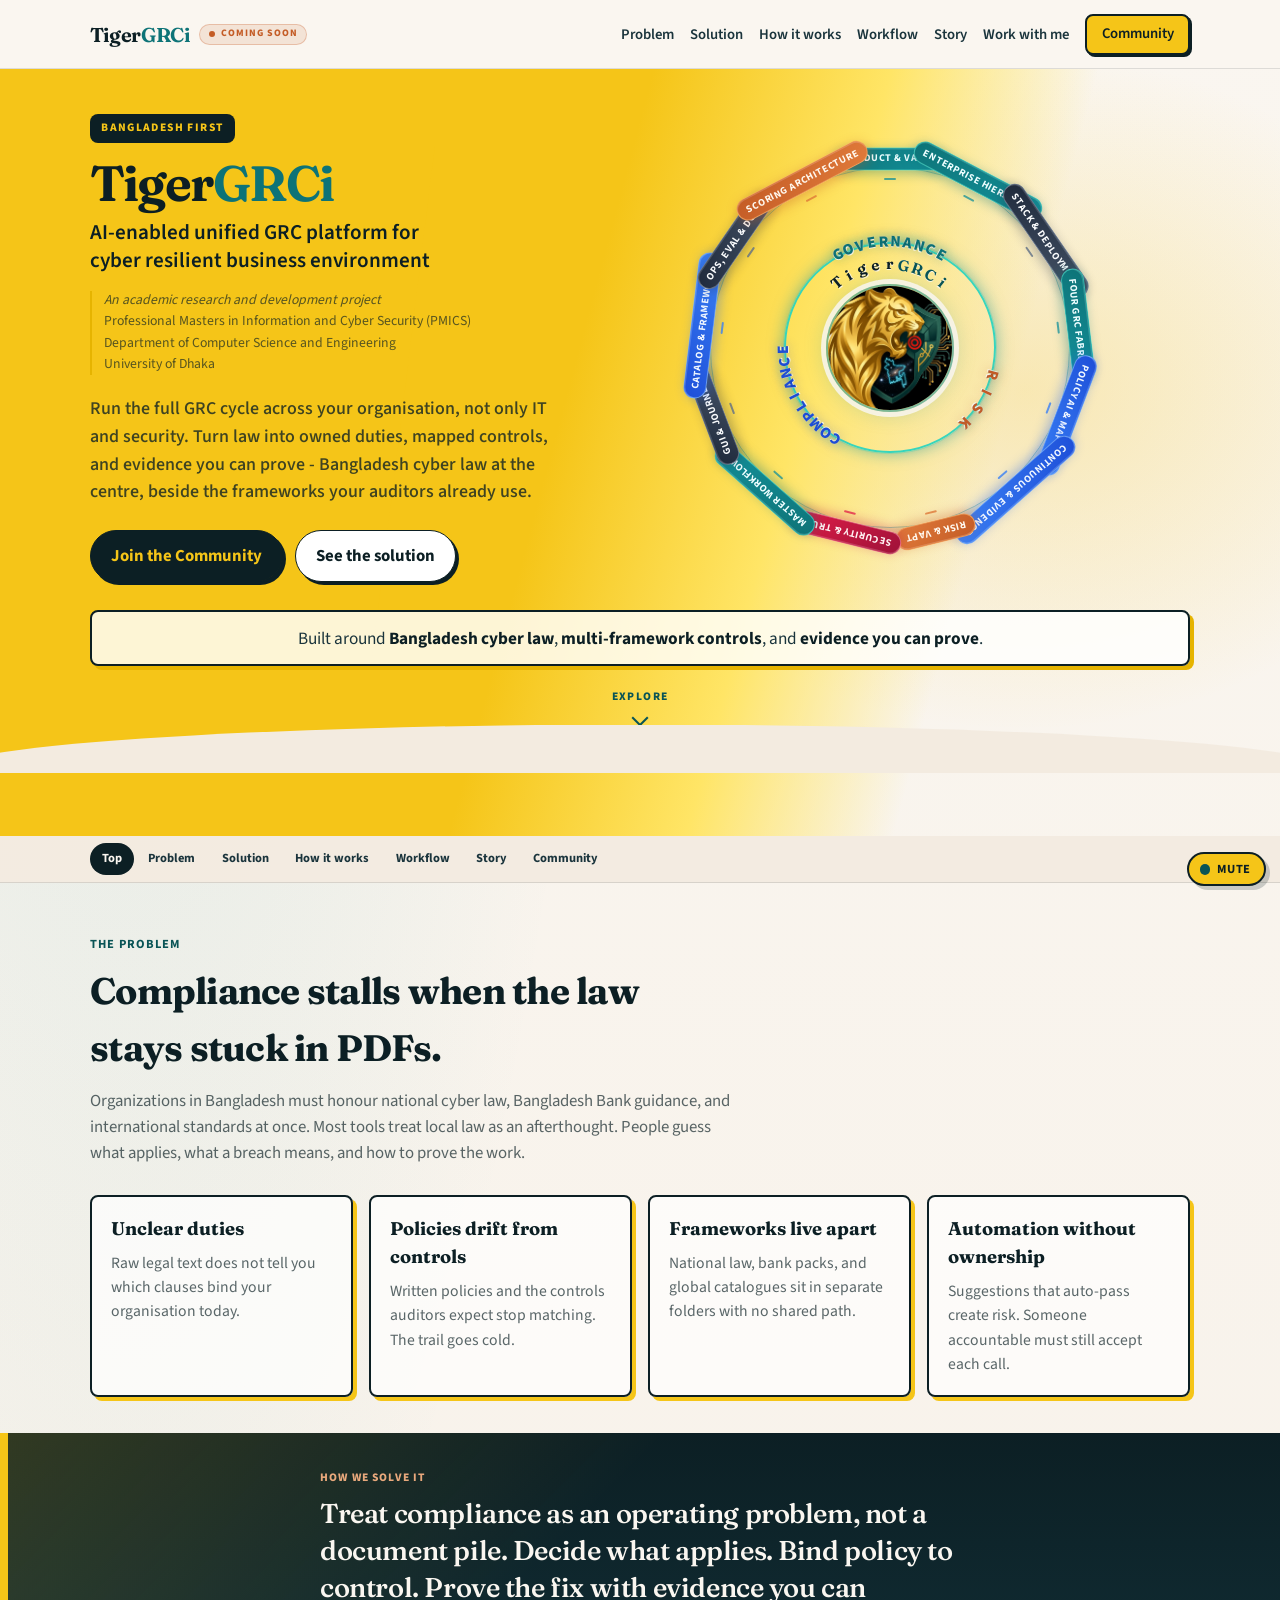
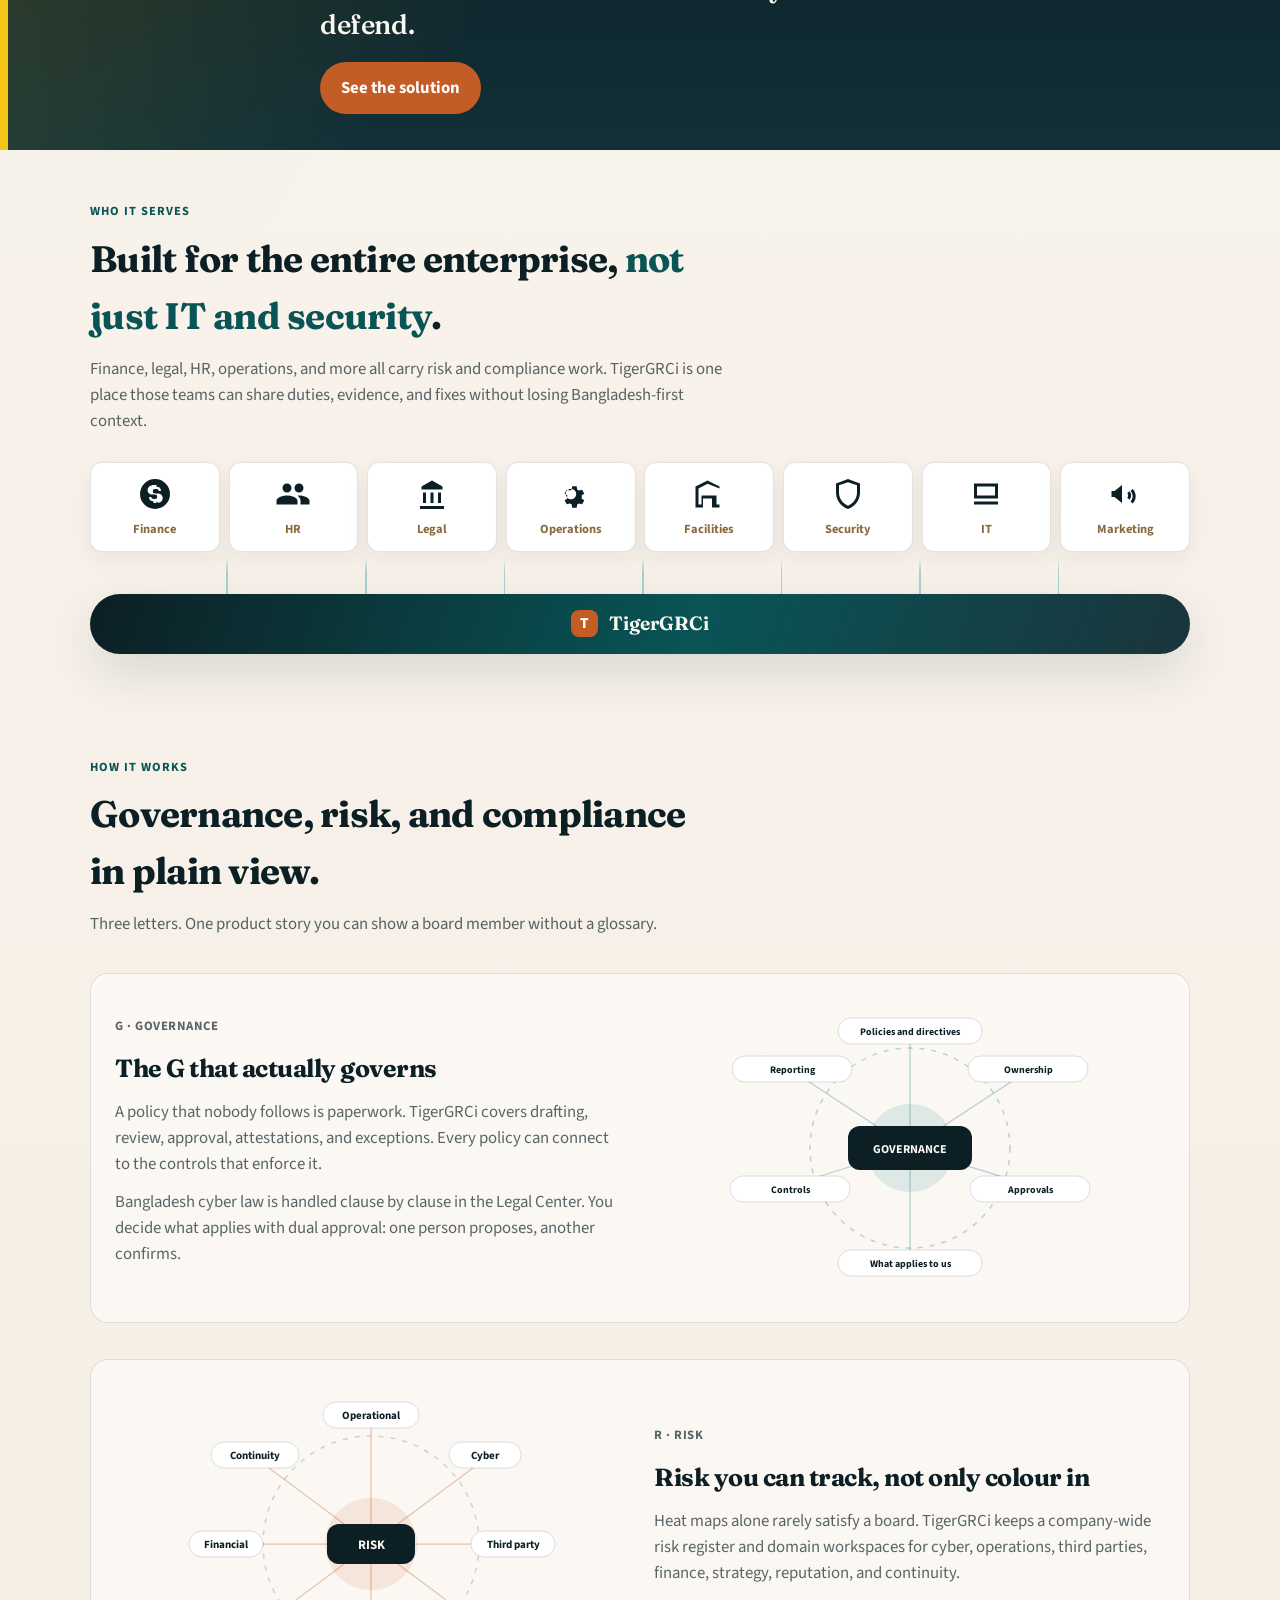
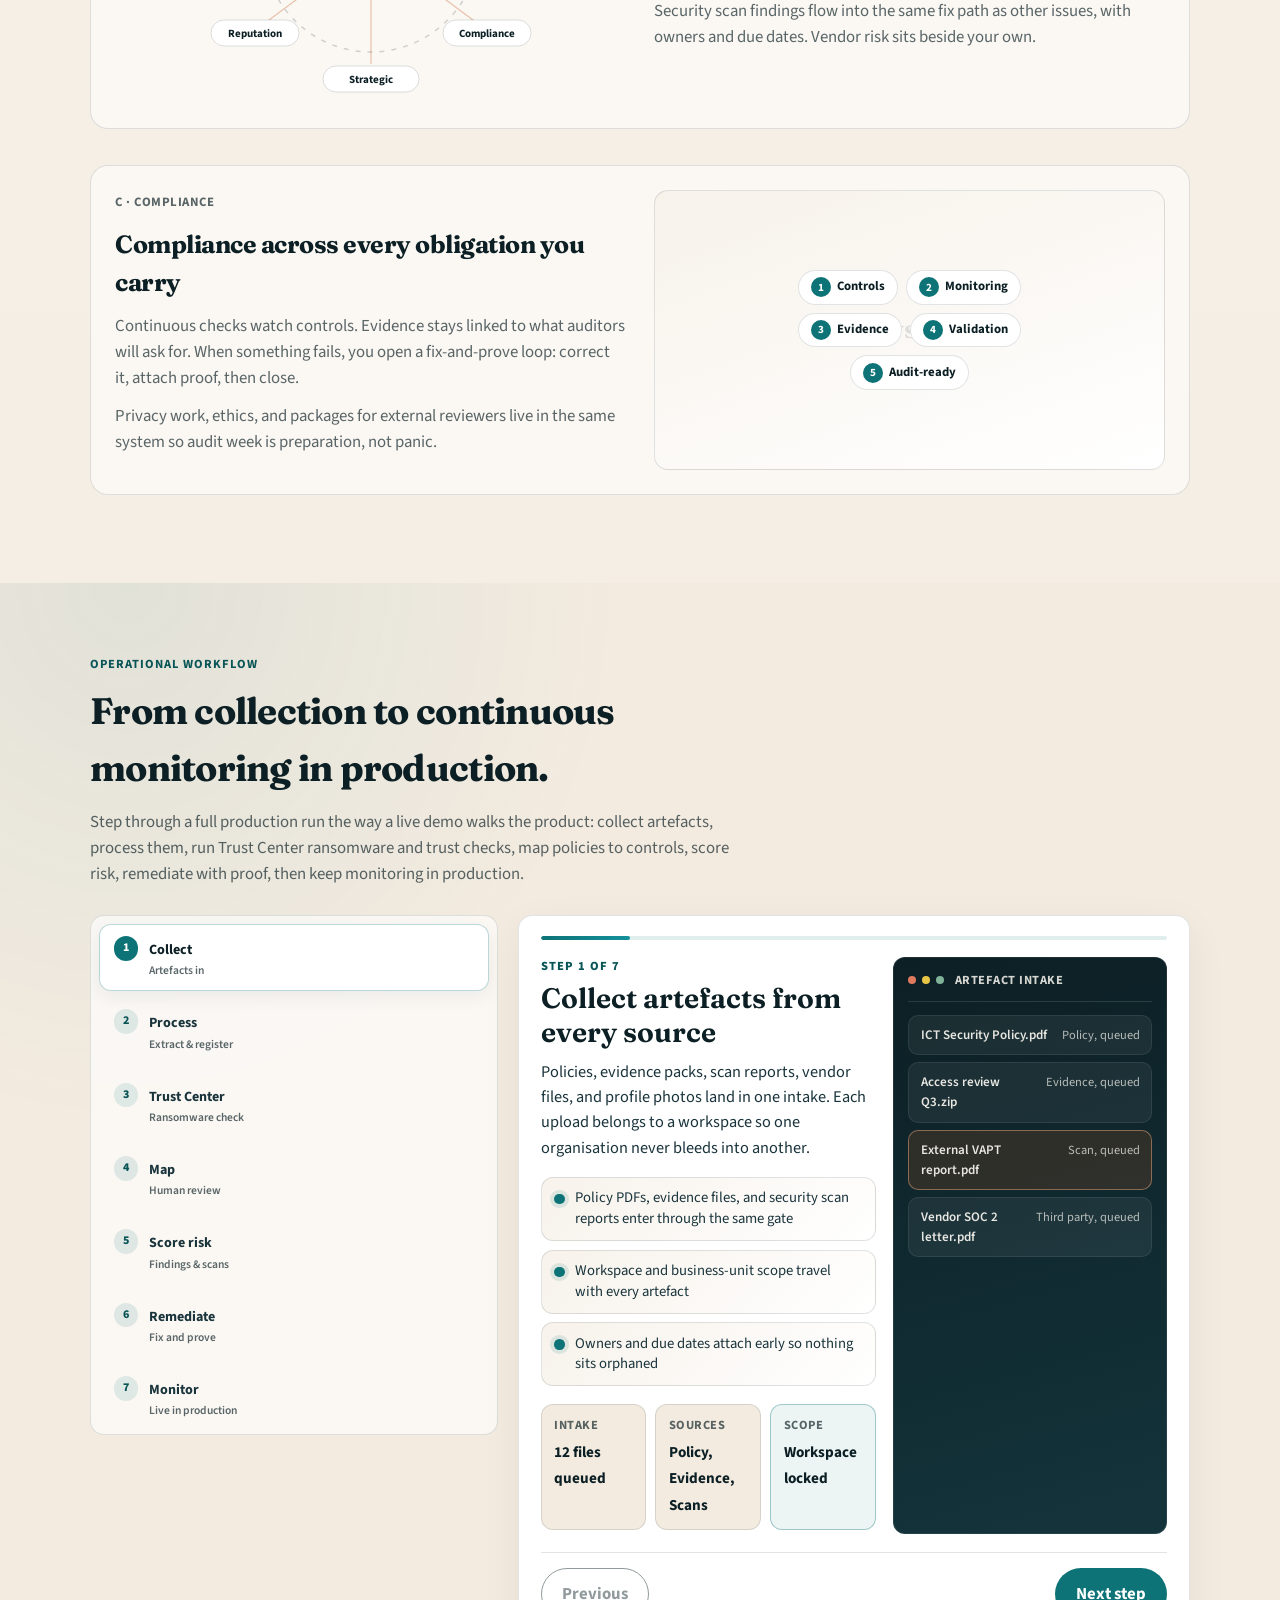
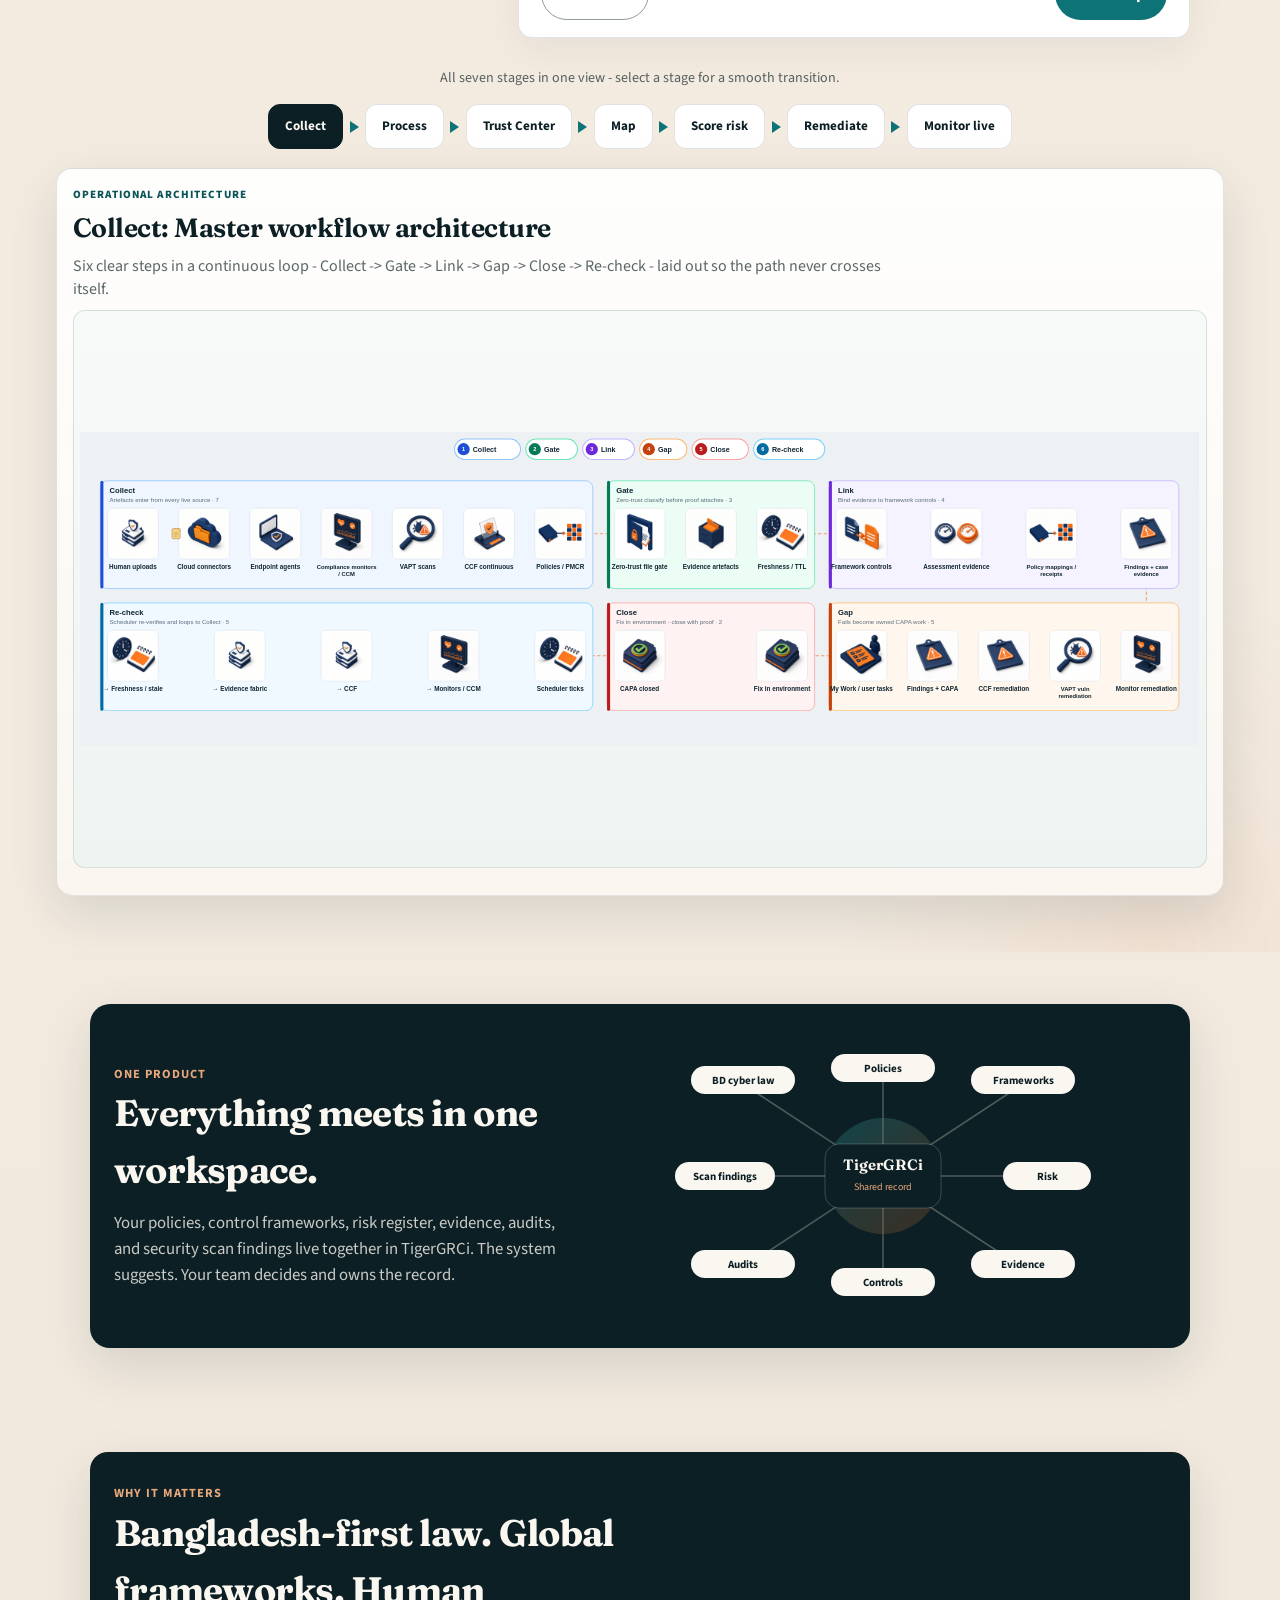
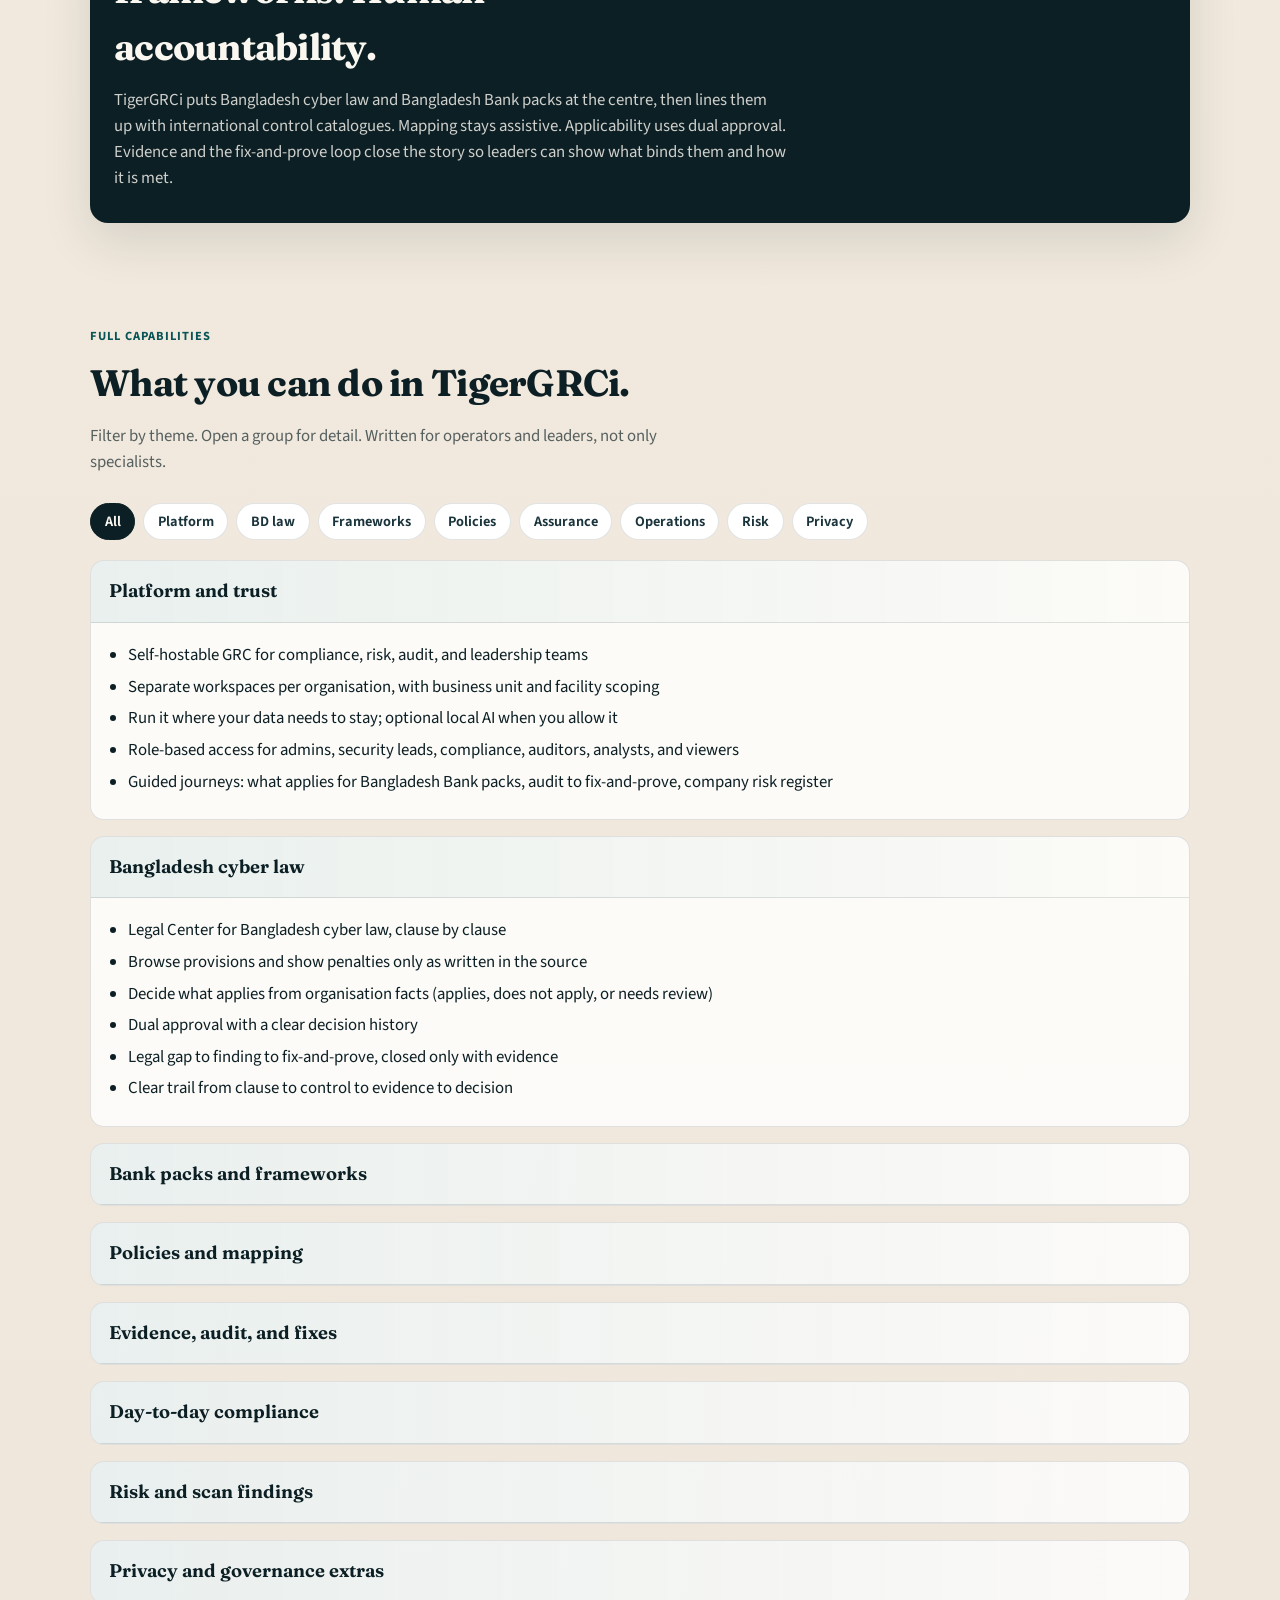
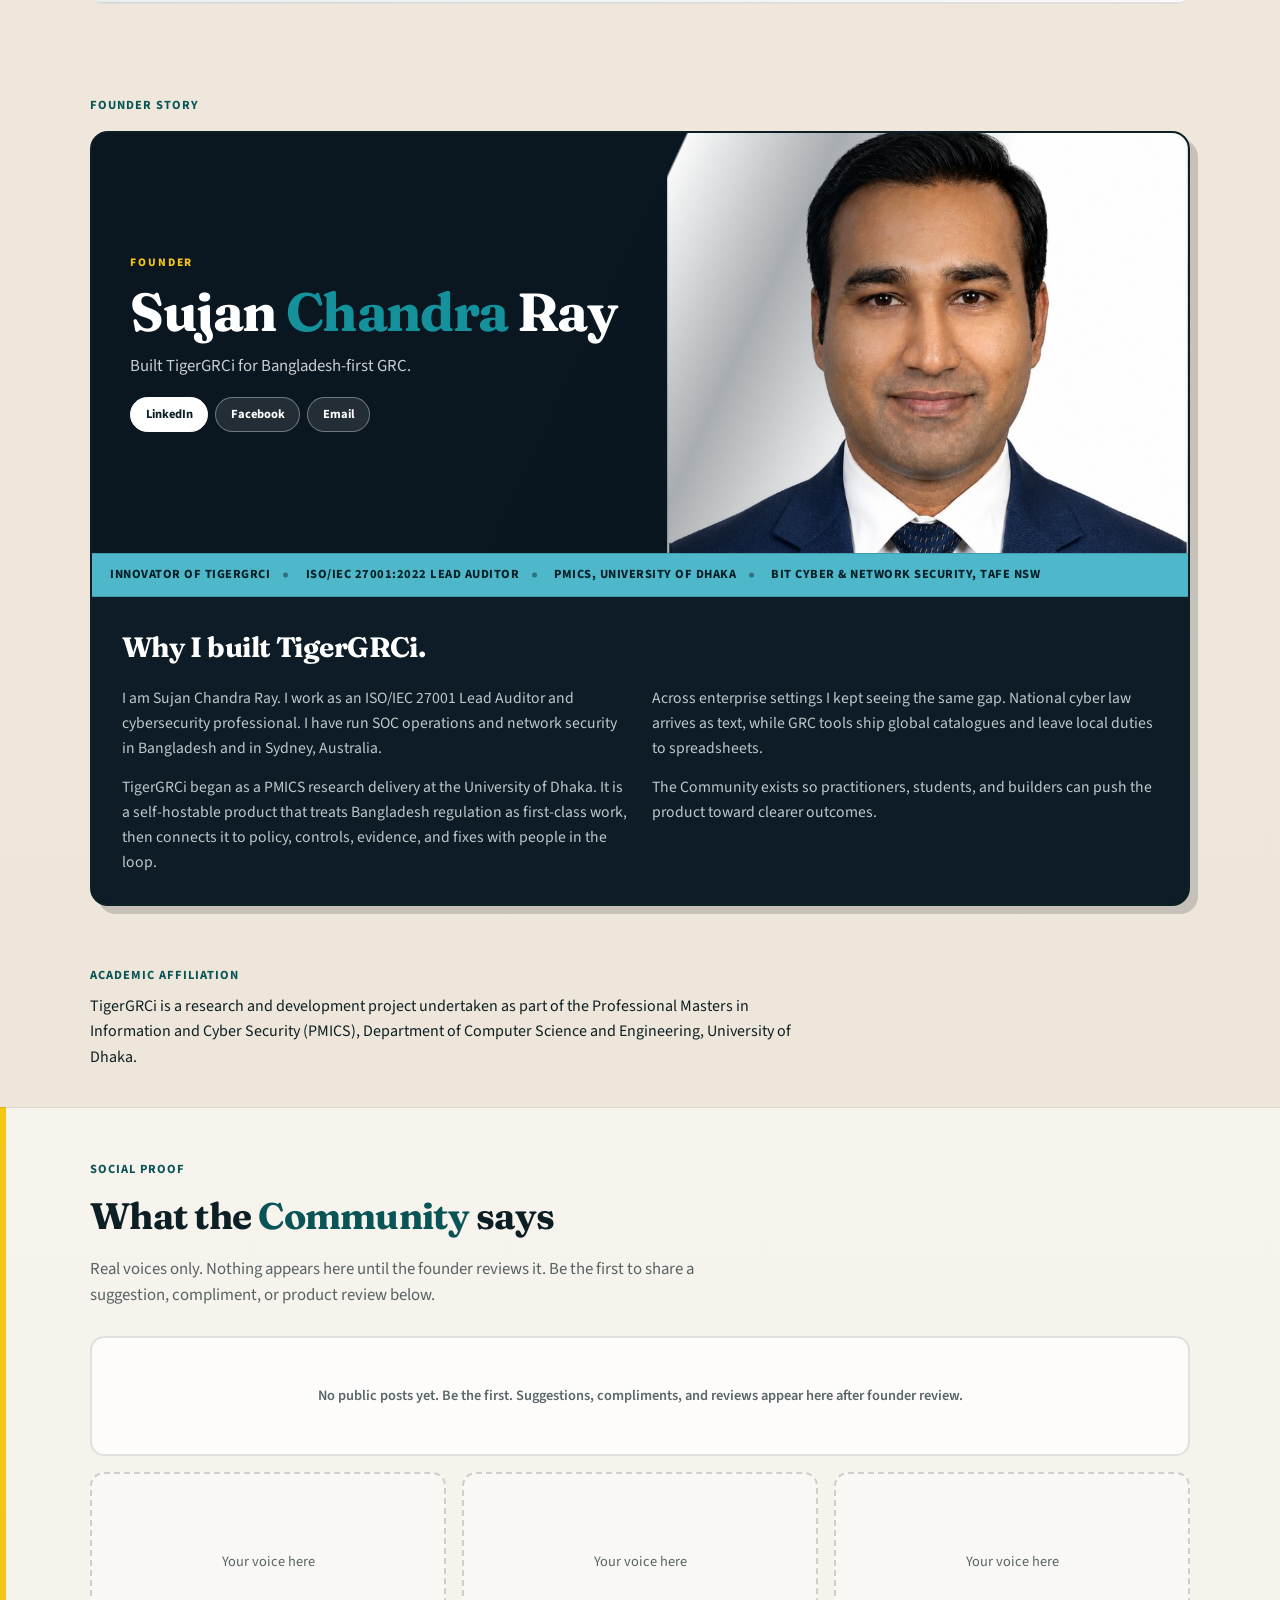
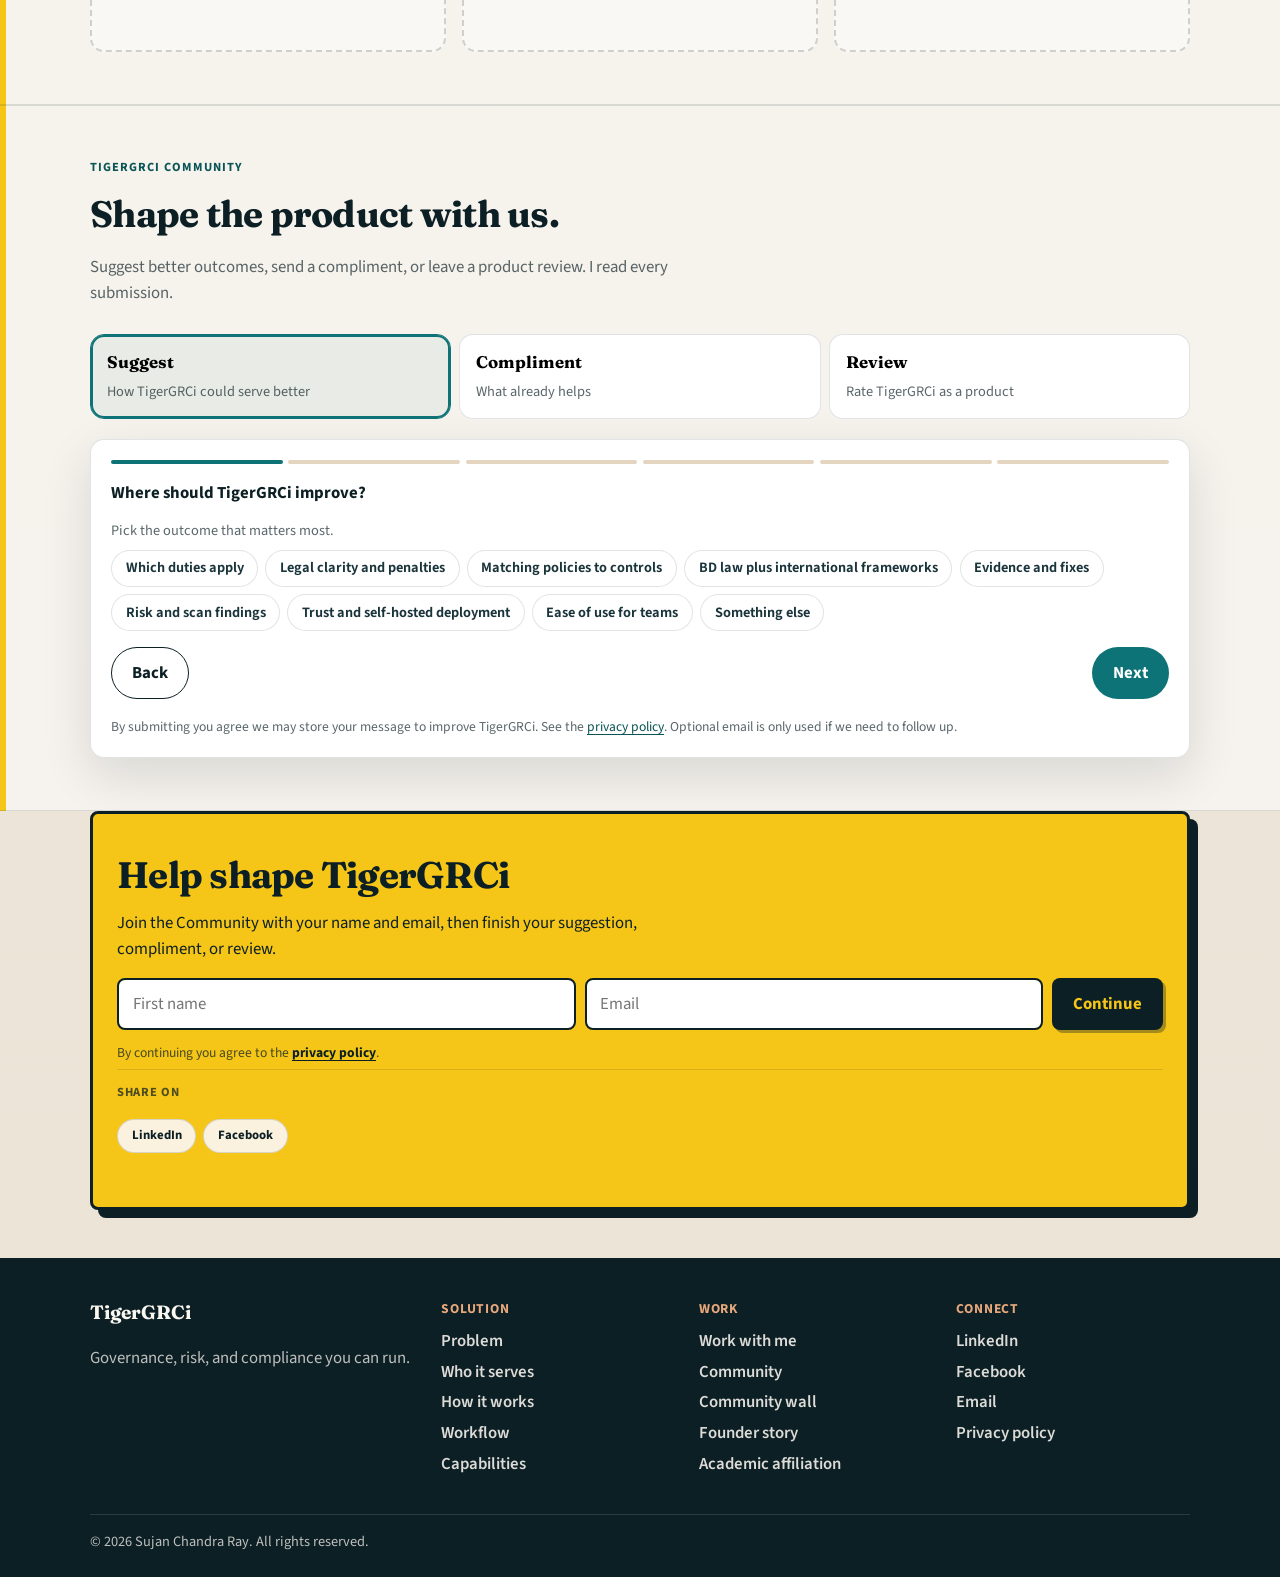
==== commit 2a6d6807: "Add PMICS academic affiliation to hero and homepage. Co-authored-by: Cursor <cursoragent@cursor.com>" ====
--- a/index.html
+++ b/index.html
@@ -28,7 +28,7 @@
 
   <link rel="icon" href="assets/tigergrci-cover.jpg" type="image/jpeg" />
   <link rel="stylesheet" href="fonts.css?v=archflow69" />
-  <link rel="stylesheet" href="styles.css?v=archflow69" />
+  <link rel="stylesheet" href="styles.css?v=academic1" />
   <script type="application/ld+json">
   {
     "@context": "https://schema.org",
@@ -114,7 +114,14 @@
       <div class="wrap hero-grid">
         <div class="hero-copy">
           <p class="hero-place">Bangladesh First</p>
-          <h1>Governance, risk, and compliance in one place.</h1>
+          <h1 class="hero-brand">Tiger<span>GRCi</span></h1>
+          <p class="hero-tagline">AI-enabled unified GRC platform for cyber resilient business environment</p>
+          <p class="hero-academic">
+            <span>An academic research and development project</span>
+            <span>Professional Masters in Information and Cyber Security (PMICS)</span>
+            <span>Department of Computer Science and Engineering</span>
+            <span>University of Dhaka</span>
+          </p>
           <p class="hero-lead">
             Run the full GRC cycle across your organisation, not only IT and security.
             Turn law into owned duties, mapped controls, and evidence you can prove - Bangladesh cyber law at the centre, beside the frameworks your auditors already use.
@@ -603,6 +610,17 @@
       </div>
     </section>
 
+    <section id="academic" class="academic-section" aria-labelledby="academic-title">
+      <div class="wrap">
+        <p class="section-label">Academic Affiliation</p>
+        <p id="academic-title" class="academic-text">
+          TigerGRCi is a research and development project undertaken as part of the
+          Professional Masters in Information and Cyber Security (PMICS), Department of
+          Computer Science and Engineering, University of Dhaka.
+        </p>
+      </div>
+    </section>
+
     <section class="community" id="voices">
       <div class="wrap">
         <p class="section-label">Social proof</p>
@@ -707,6 +725,7 @@
           <li><a href="#community">Community</a></li>
           <li><a href="#voices">Community wall</a></li>
           <li><a href="#story">Founder story</a></li>
+          <li><a href="#academic">Academic affiliation</a></li>
         </ul>
       </div>
       <div>
--- a/styles.css
+++ b/styles.css
@@ -207,6 +207,57 @@
   font-weight: 550;
 }
 
+.hero--flat .hero-copy h1.hero-brand {
+  max-width: none;
+  margin-bottom: 0.35rem;
+}
+
+.hero-brand span { color: var(--teal); }
+
+.hero-tagline {
+  margin: 0 0 1rem;
+  max-width: 34ch;
+  font-size: clamp(1.1rem, 2vw, 1.32rem);
+  font-weight: 600;
+  line-height: 1.35;
+  color: var(--ink);
+  animation: rise 0.7s ease 0.04s both;
+}
+
+.hero-academic {
+  display: flex;
+  flex-direction: column;
+  gap: 0.1rem;
+  margin: 0 0 1.25rem;
+  padding-left: 0.75rem;
+  border-left: 2px solid var(--flat-yellow-deep);
+  font-size: 0.86rem;
+  line-height: 1.45;
+  color: var(--muted);
+  animation: rise 0.7s ease 0.06s both;
+}
+
+.hero-academic span:first-child {
+  font-style: italic;
+}
+
+.academic-section {
+  padding: 2.25rem 0;
+}
+
+.academic-section .academic-text {
+  max-width: 44rem;
+  margin: 0;
+  font-size: 1rem;
+  line-height: 1.6;
+  color: var(--ink);
+}
+
+@media (max-width: 480px) {
+  .hero-tagline { font-size: 1.05rem; }
+  .hero-academic { font-size: 0.8rem; }
+}
+
 .btn-flat {
   border-radius: var(--radius-flat);
   box-shadow: 3px 3px 0 var(--ink);
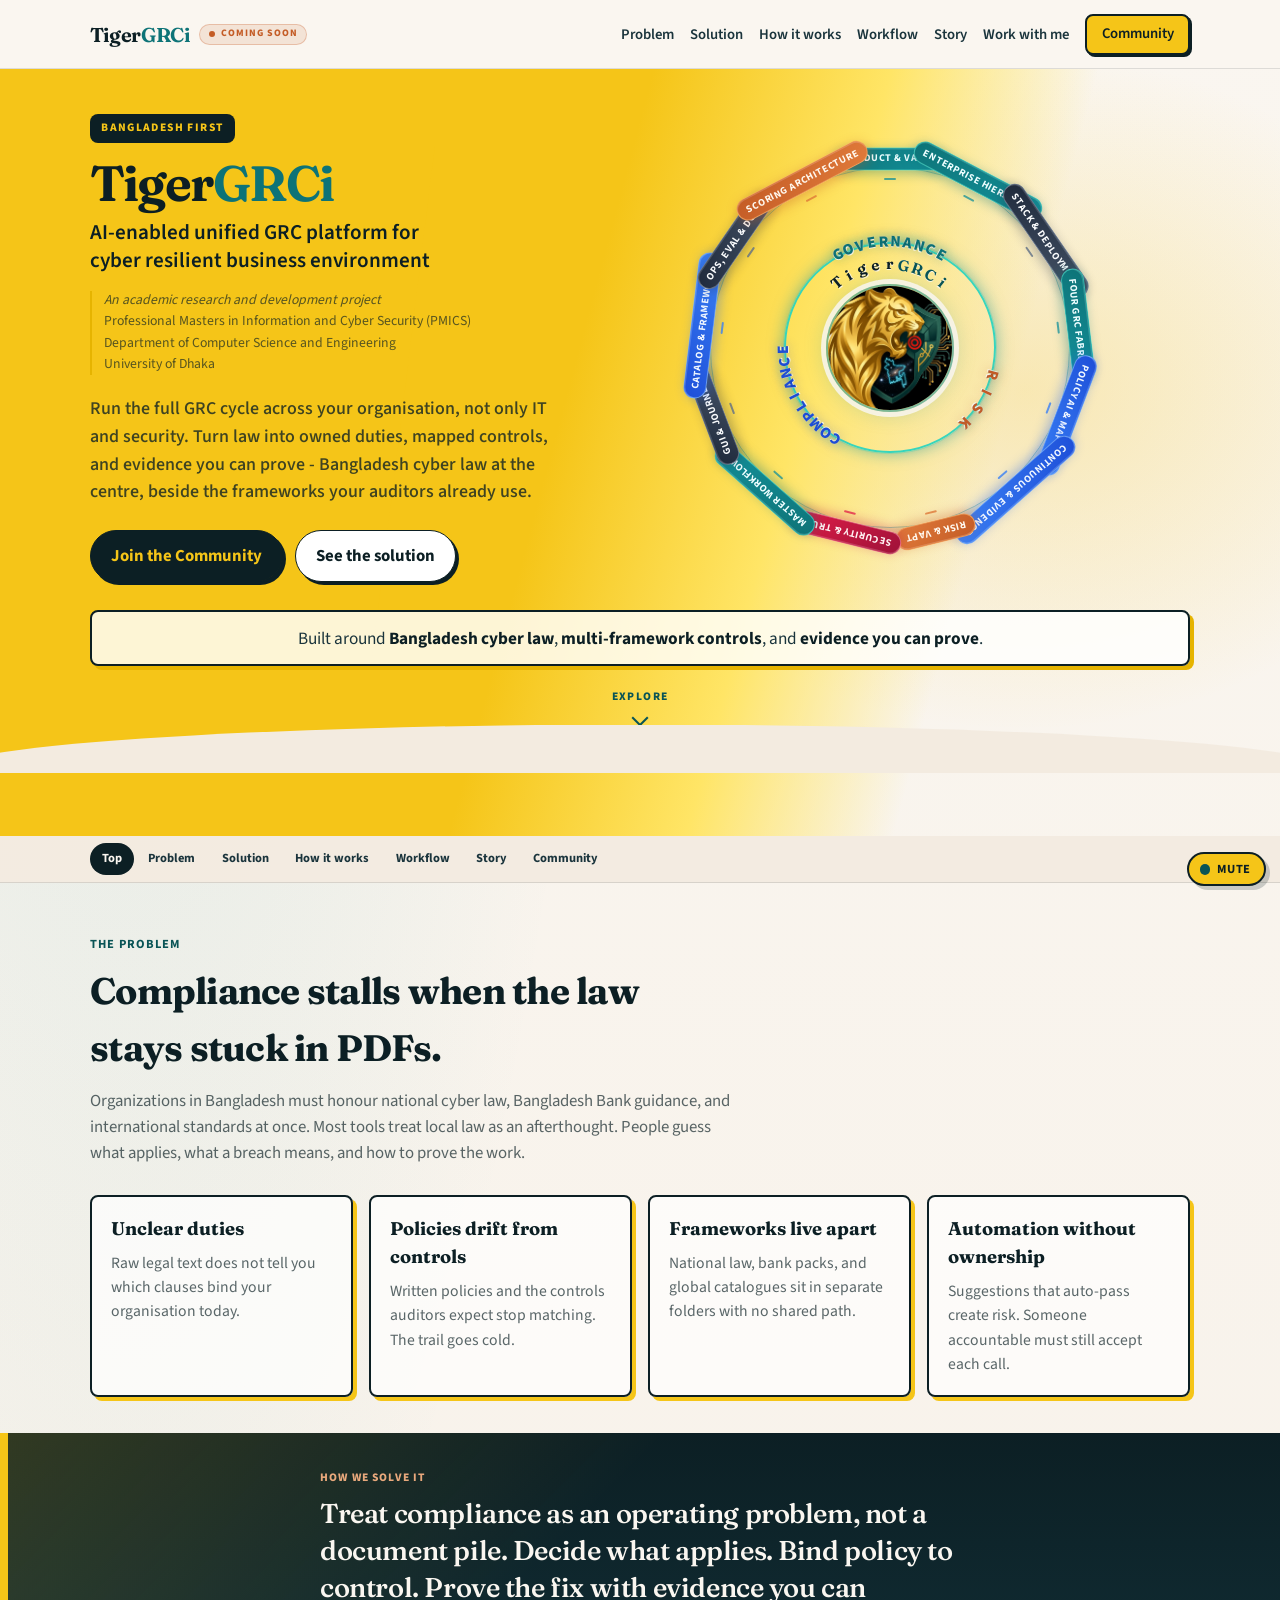
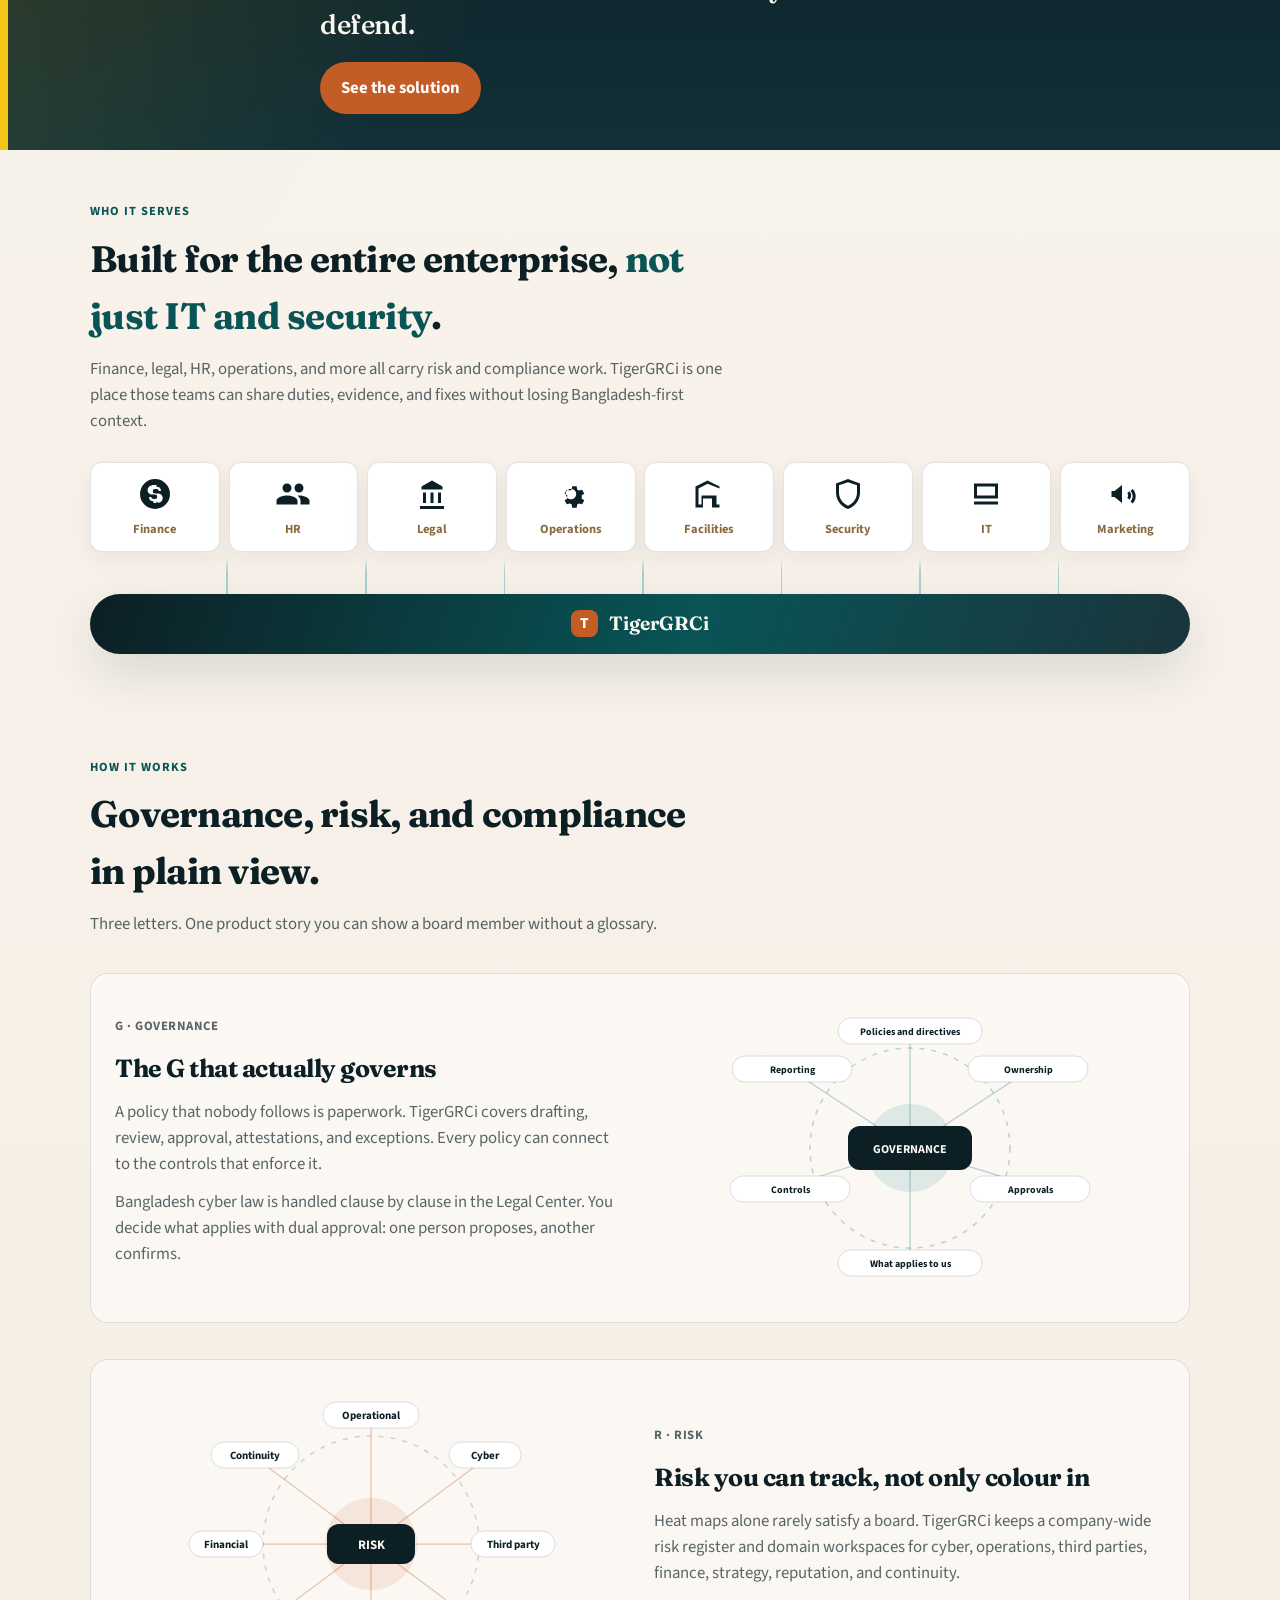
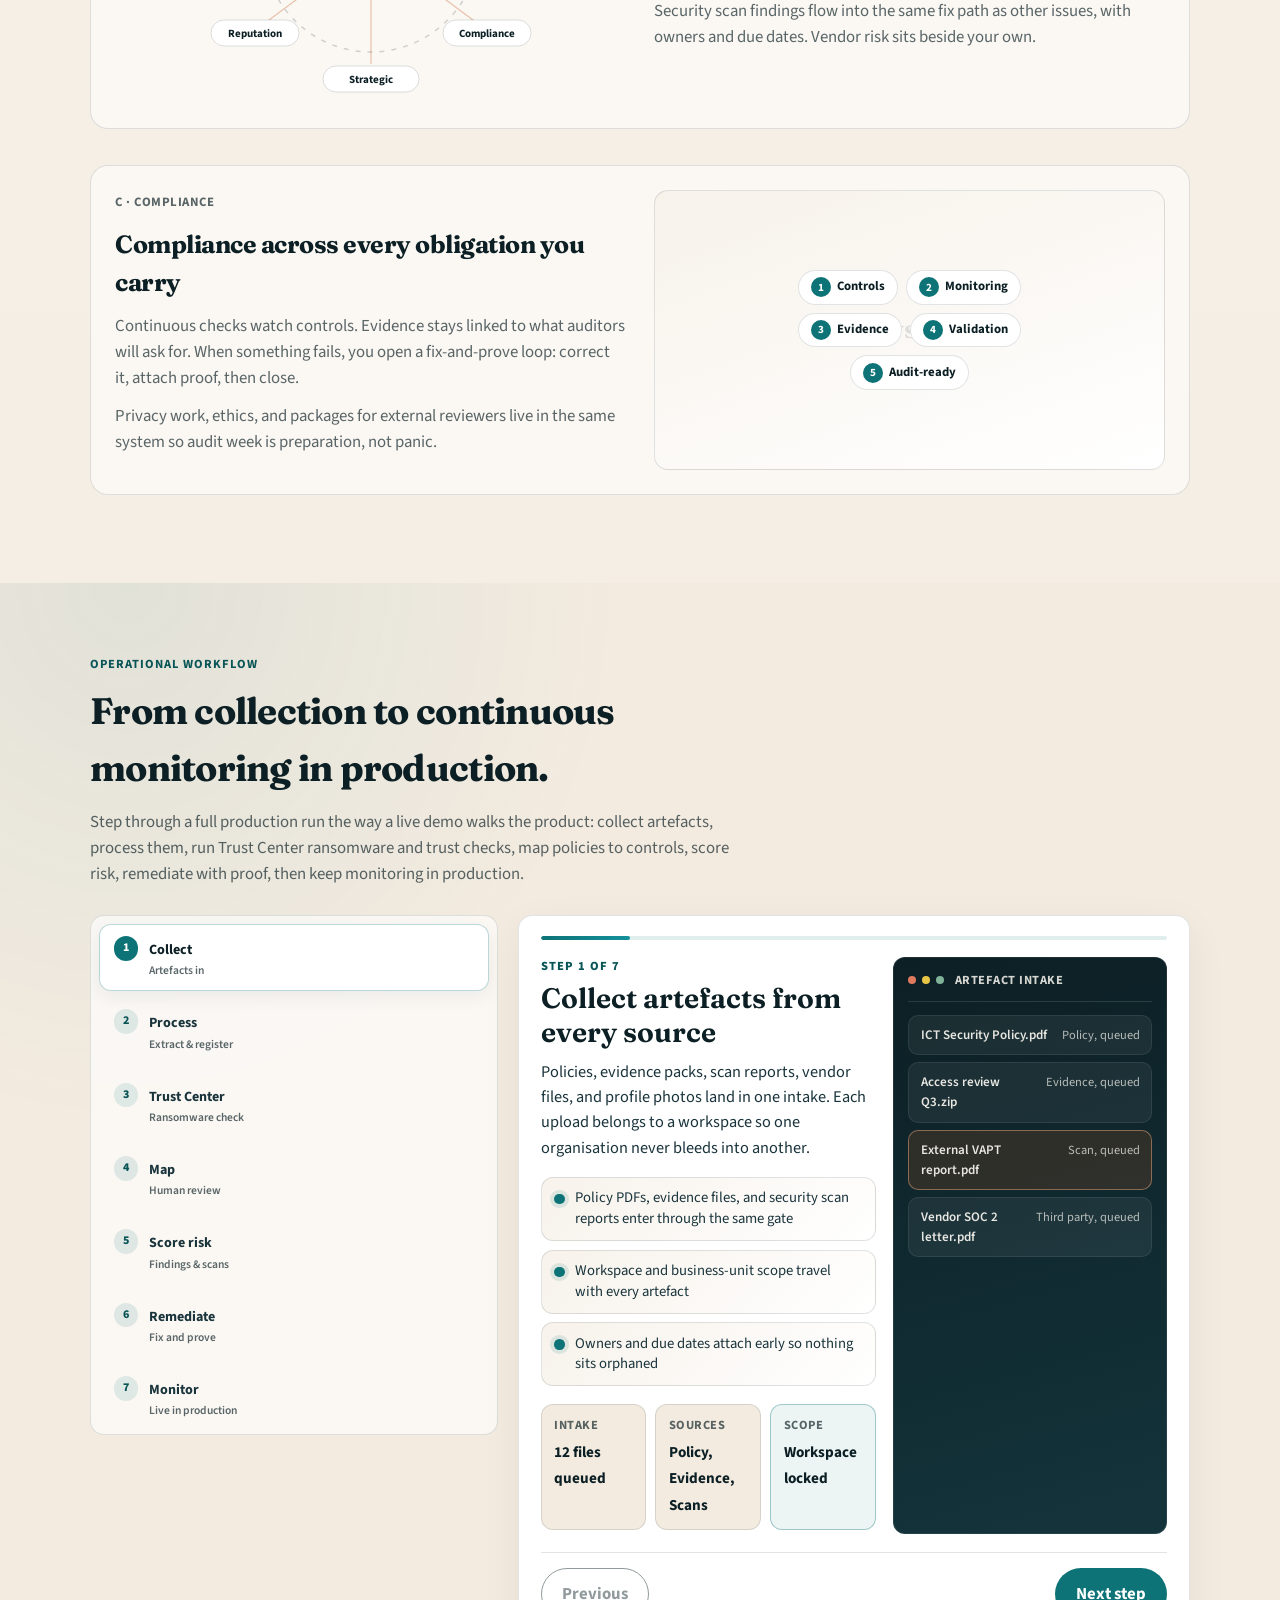
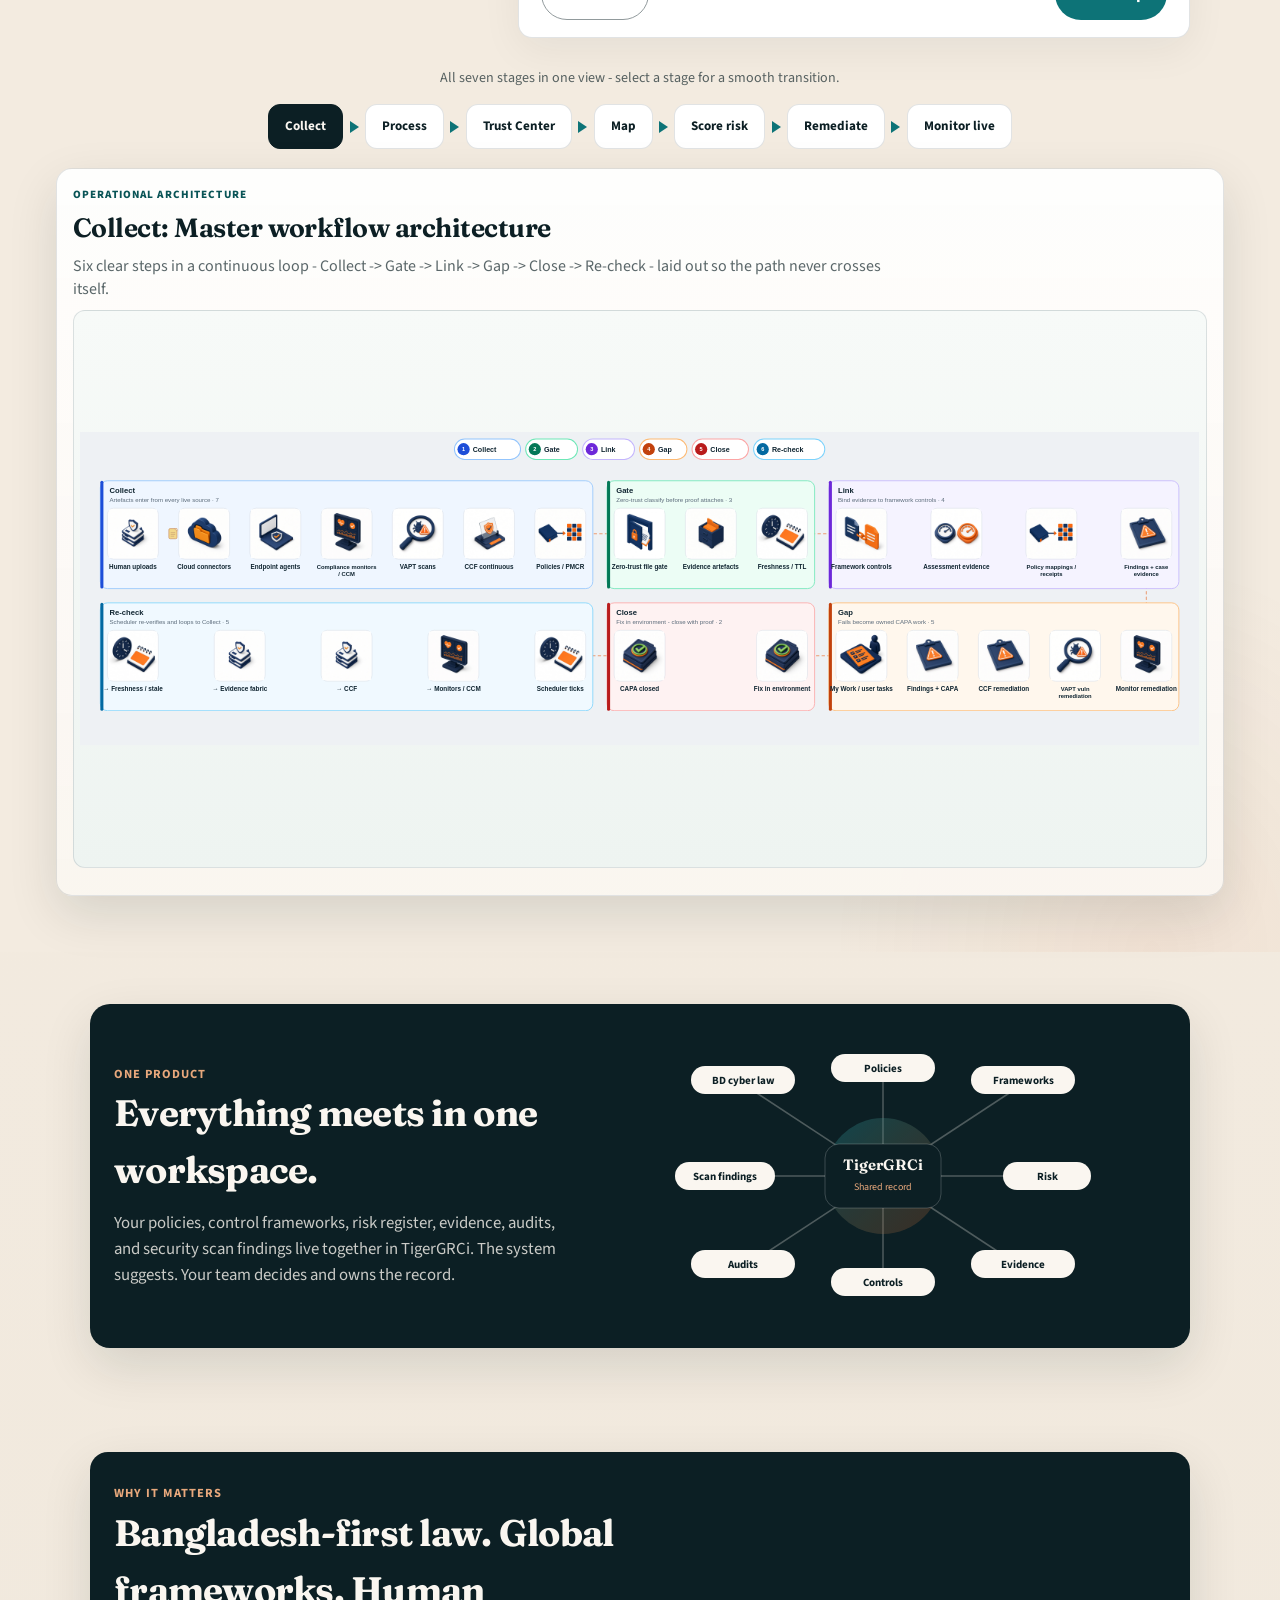
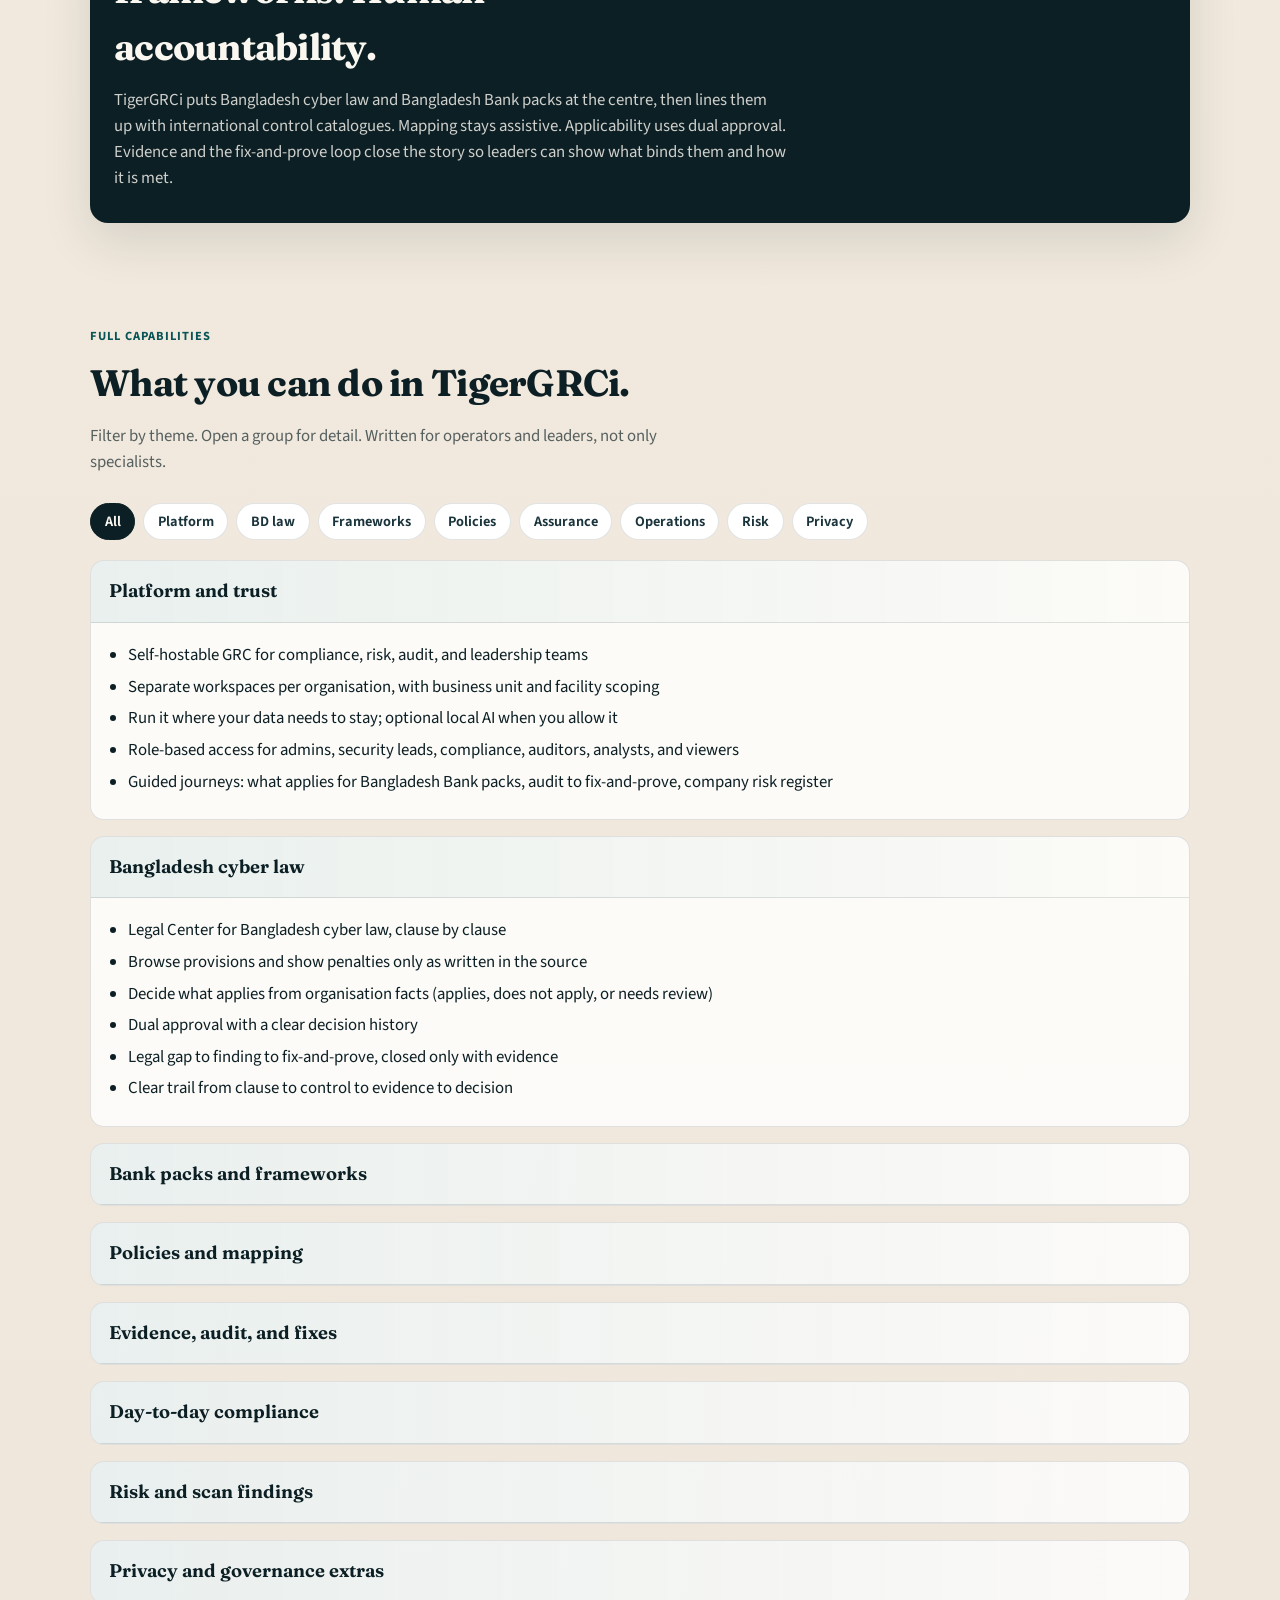
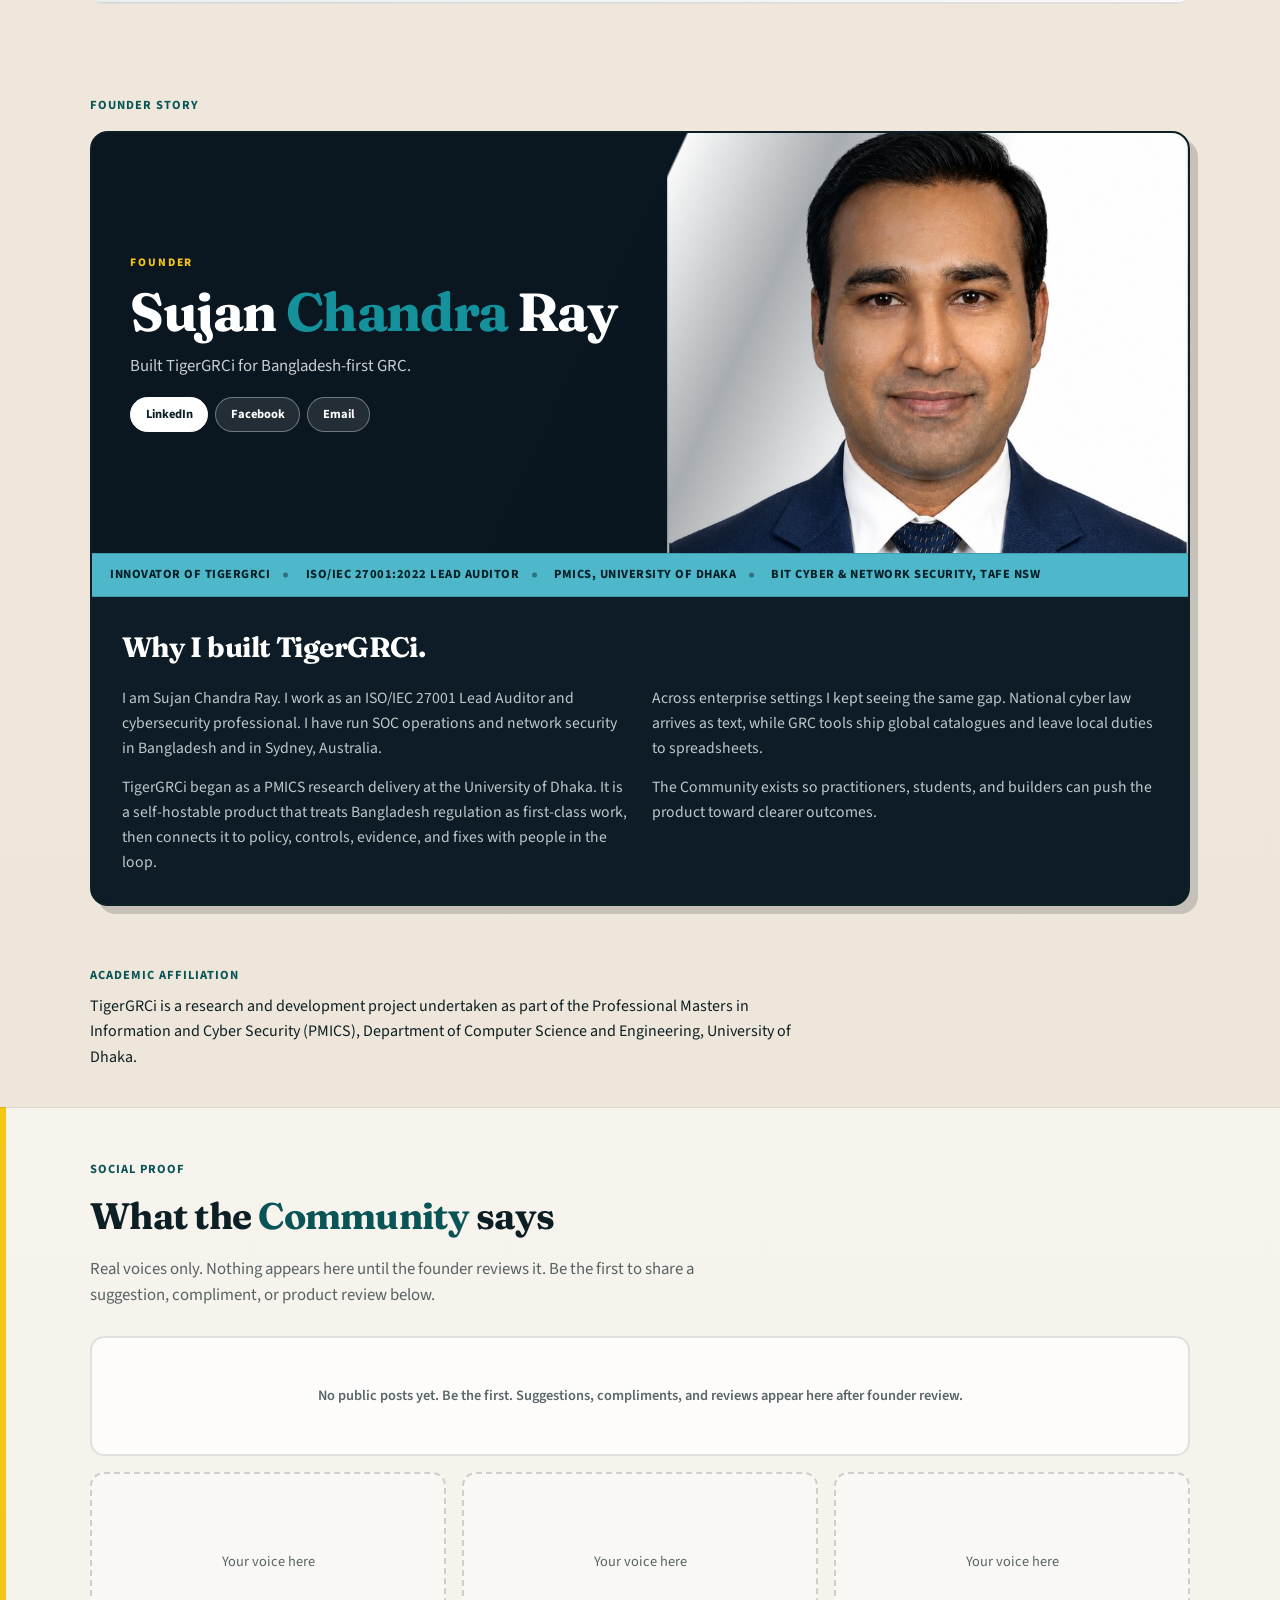
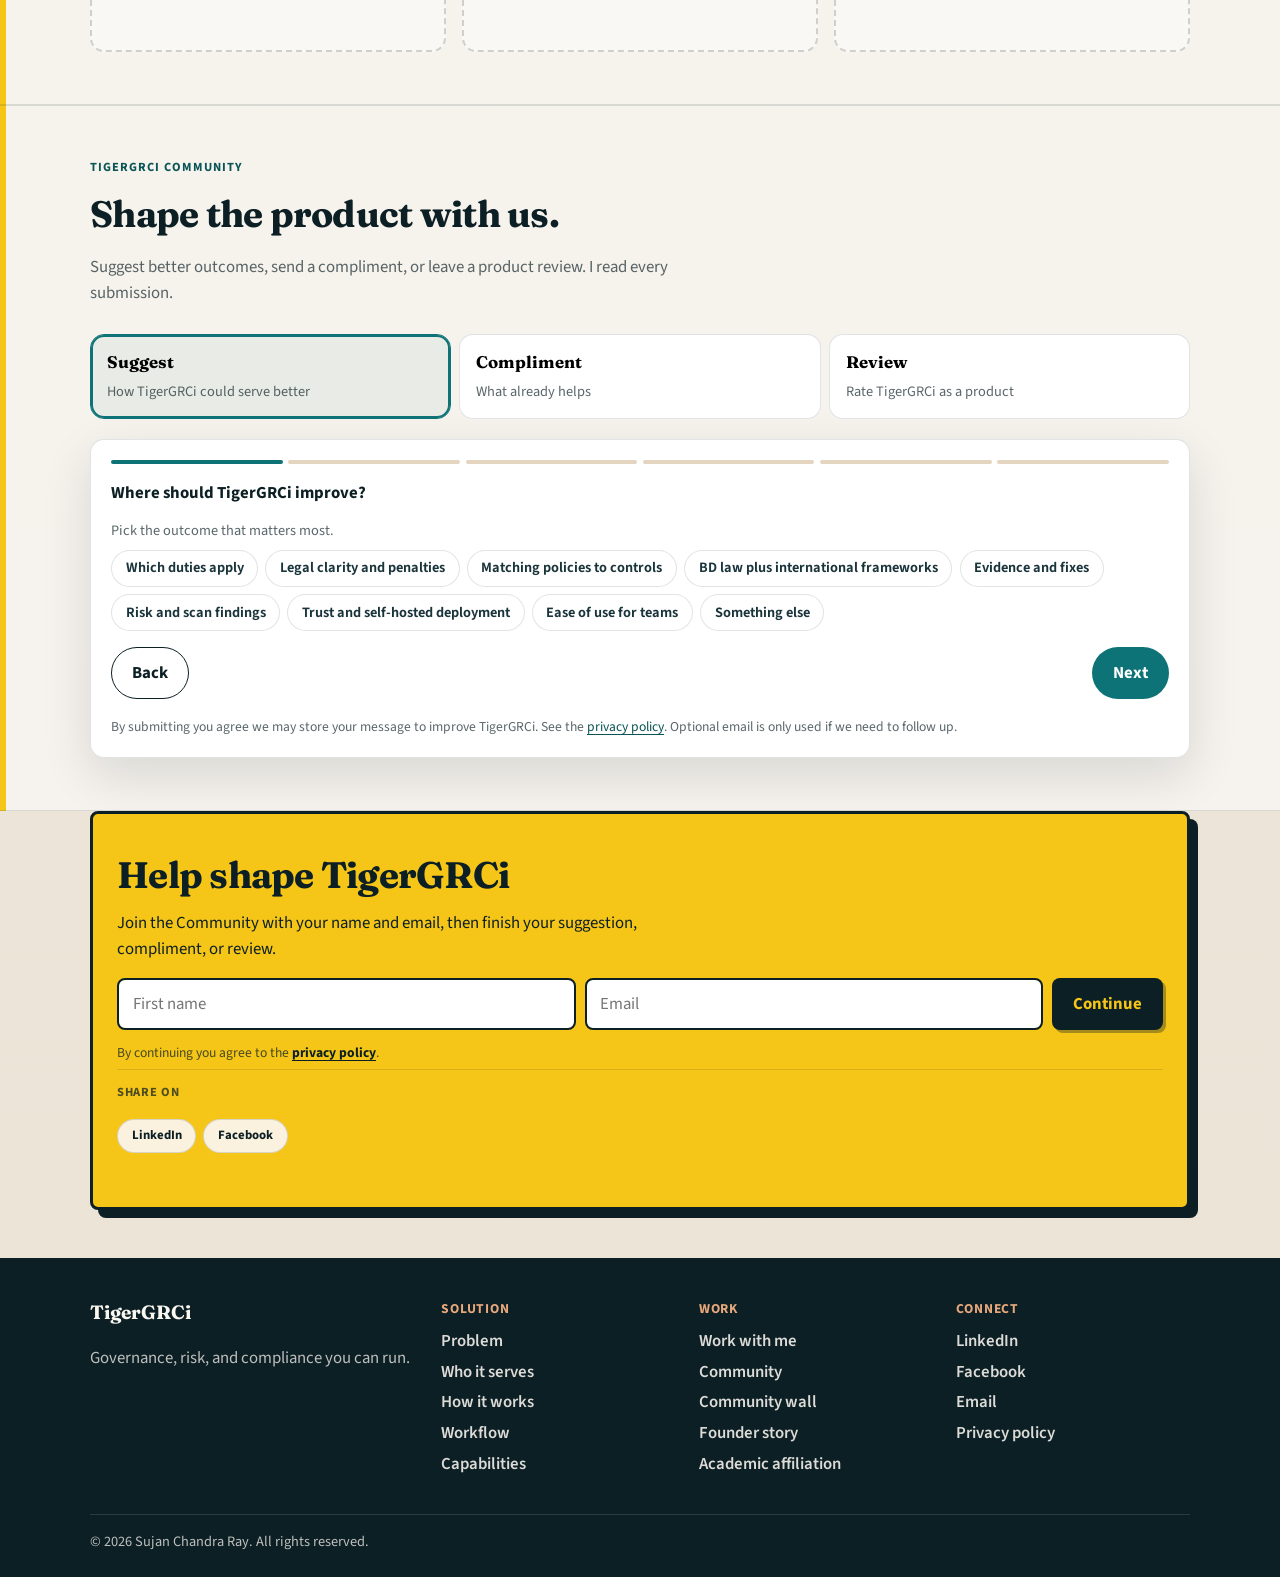
==== commit e36e2039: "Improve sitemap and crawl signals for Google discovery. Refresh lastmod, robots allowances, and stru" ====
--- a/index.html
+++ b/index.html
@@ -7,11 +7,13 @@
   <meta name="description" content="TigerGRCi is a Bangladesh-first GRC platform by Sujan Chandra Ray. Decide which cyber duties apply, map policies to controls, and prove fixes with evidence - beside the frameworks auditors already use." />
   <meta name="keywords" content="TigerGRCi, Tiger GRC, Bangladesh GRC, Bangladesh cyber law, governance risk compliance, ISO 27001, Sujan Chandra Ray" />
   <meta name="author" content="Sujan Chandra Ray" />
-  <meta name="robots" content="index, follow, max-image-preview:large" />
+  <meta name="robots" content="index, follow, max-image-preview:large, max-snippet:-1" />
+  <meta name="googlebot" content="index, follow, max-image-preview:large, max-snippet:-1" />
   <meta http-equiv="Content-Security-Policy" content="default-src 'none'; base-uri 'self'; object-src 'none'; frame-src 'none'; form-action 'self' https://formspree.io; connect-src 'self' https://formspree.io; script-src 'self'; style-src 'self' 'unsafe-inline'; font-src 'self'; img-src 'self' data:; media-src 'self'; upgrade-insecure-requests" />
   <meta name="referrer" content="strict-origin-when-cross-origin" />
   <meta http-equiv="X-Content-Type-Options" content="nosniff" />
   <link rel="canonical" href="https://sujanchandray.github.io/tigergrci-site/" />
+  <link rel="sitemap" type="application/xml" title="Sitemap" href="https://sujanchandray.github.io/tigergrci-site/sitemap.xml" />
 
   <meta property="og:type" content="website" />
   <meta property="og:site_name" content="TigerGRCi" />
@@ -19,7 +21,8 @@
   <meta property="og:description" content="Decide which cyber duties apply, map policies to controls, and prove fixes with evidence. Built by Sujan Chandra Ray." />
   <meta property="og:url" content="https://sujanchandray.github.io/tigergrci-site/" />
   <meta property="og:image" content="https://sujanchandray.github.io/tigergrci-site/assets/tigergrci-cover.jpg" />
-  <meta property="og:locale" content="en_BD" />
+  <meta property="og:image:alt" content="TigerGRCi cover" />
+  <meta property="og:locale" content="en_US" />
 
   <meta name="twitter:card" content="summary_large_image" />
   <meta name="twitter:title" content="TigerGRCi | Bangladesh-first GRC" />
@@ -60,9 +63,25 @@
         "@id": "https://sujanchandray.github.io/tigergrci-site/#website",
         "url": "https://sujanchandray.github.io/tigergrci-site/",
         "name": "TigerGRCi",
+        "alternateName": ["Tiger GRC i", "TigerGRC", "Tiger GRCi"],
         "description": "TigerGRCi helps organisations decide which cyber duties apply, connect policies to controls, and prove fixes with evidence.",
         "publisher": { "@id": "https://sujanchandray.github.io/tigergrci-site/#org" },
-        "inLanguage": "en"
+        "inLanguage": "en",
+        "potentialAction": {
+          "@type": "ReadAction",
+          "target": "https://sujanchandray.github.io/tigergrci-site/"
+        }
+      },
+      {
+        "@type": "WebPage",
+        "@id": "https://sujanchandray.github.io/tigergrci-site/#webpage",
+        "url": "https://sujanchandray.github.io/tigergrci-site/",
+        "name": "TigerGRCi | Bangladesh-first governance, risk, and compliance",
+        "isPartOf": { "@id": "https://sujanchandray.github.io/tigergrci-site/#website" },
+        "about": { "@id": "https://sujanchandray.github.io/tigergrci-site/#org" },
+        "description": "Bangladesh-first GRC platform: cyber law applicability, policy-to-control mapping, and evidence you can prove.",
+        "inLanguage": "en",
+        "dateModified": "2026-10-09"
       },
       {
         "@type": "SoftwareApplication",
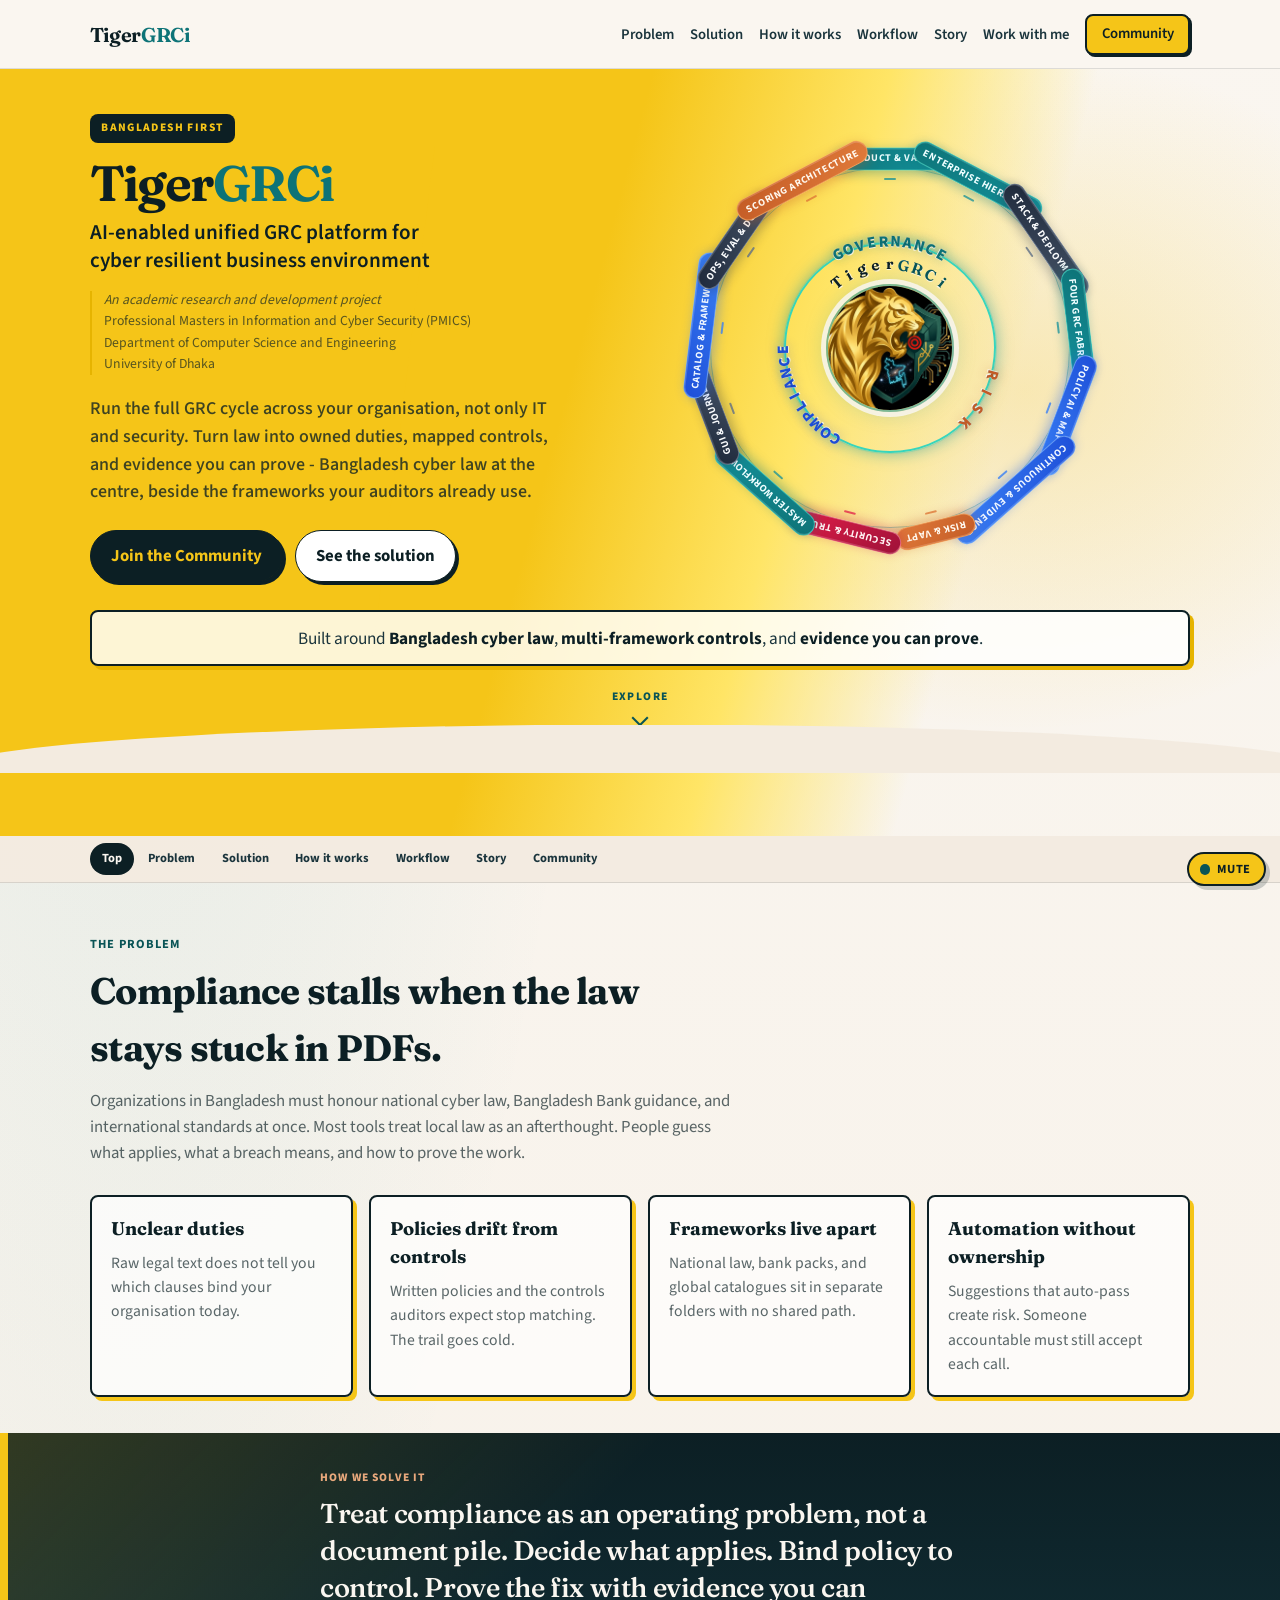
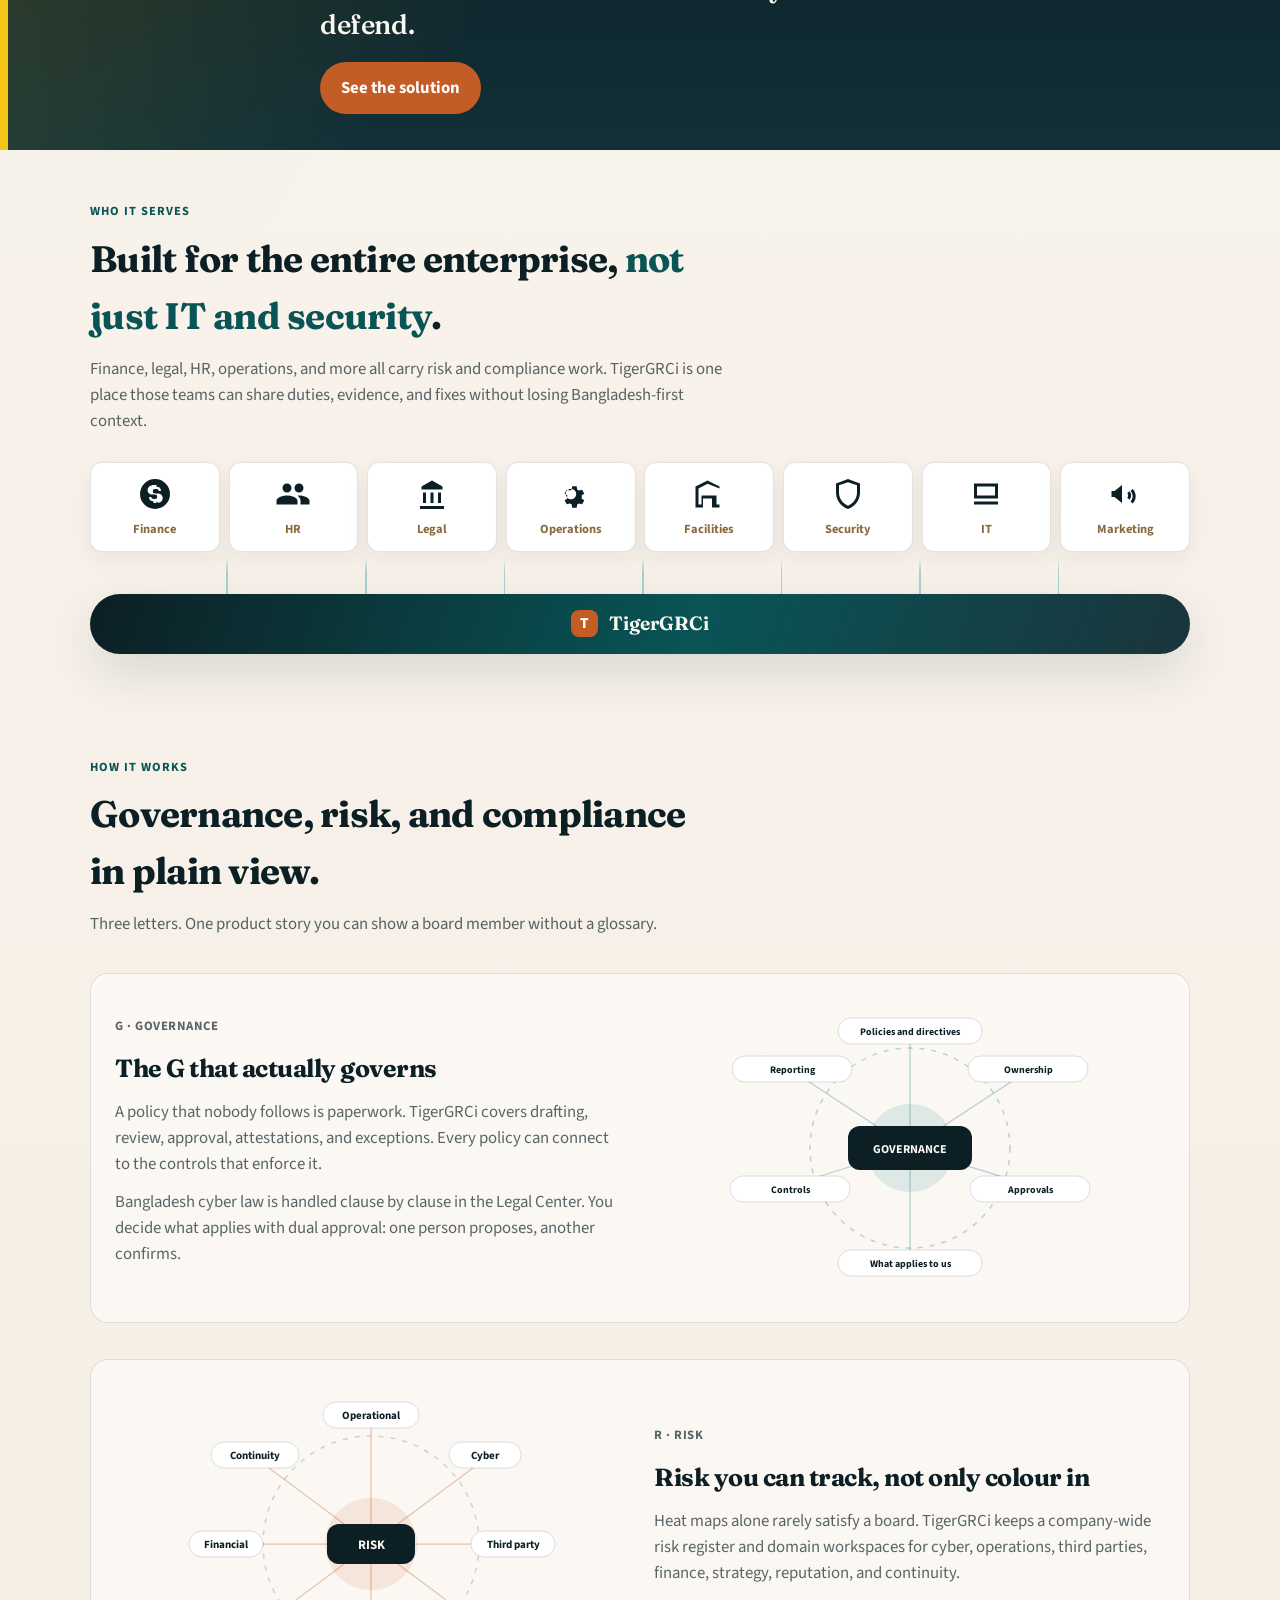
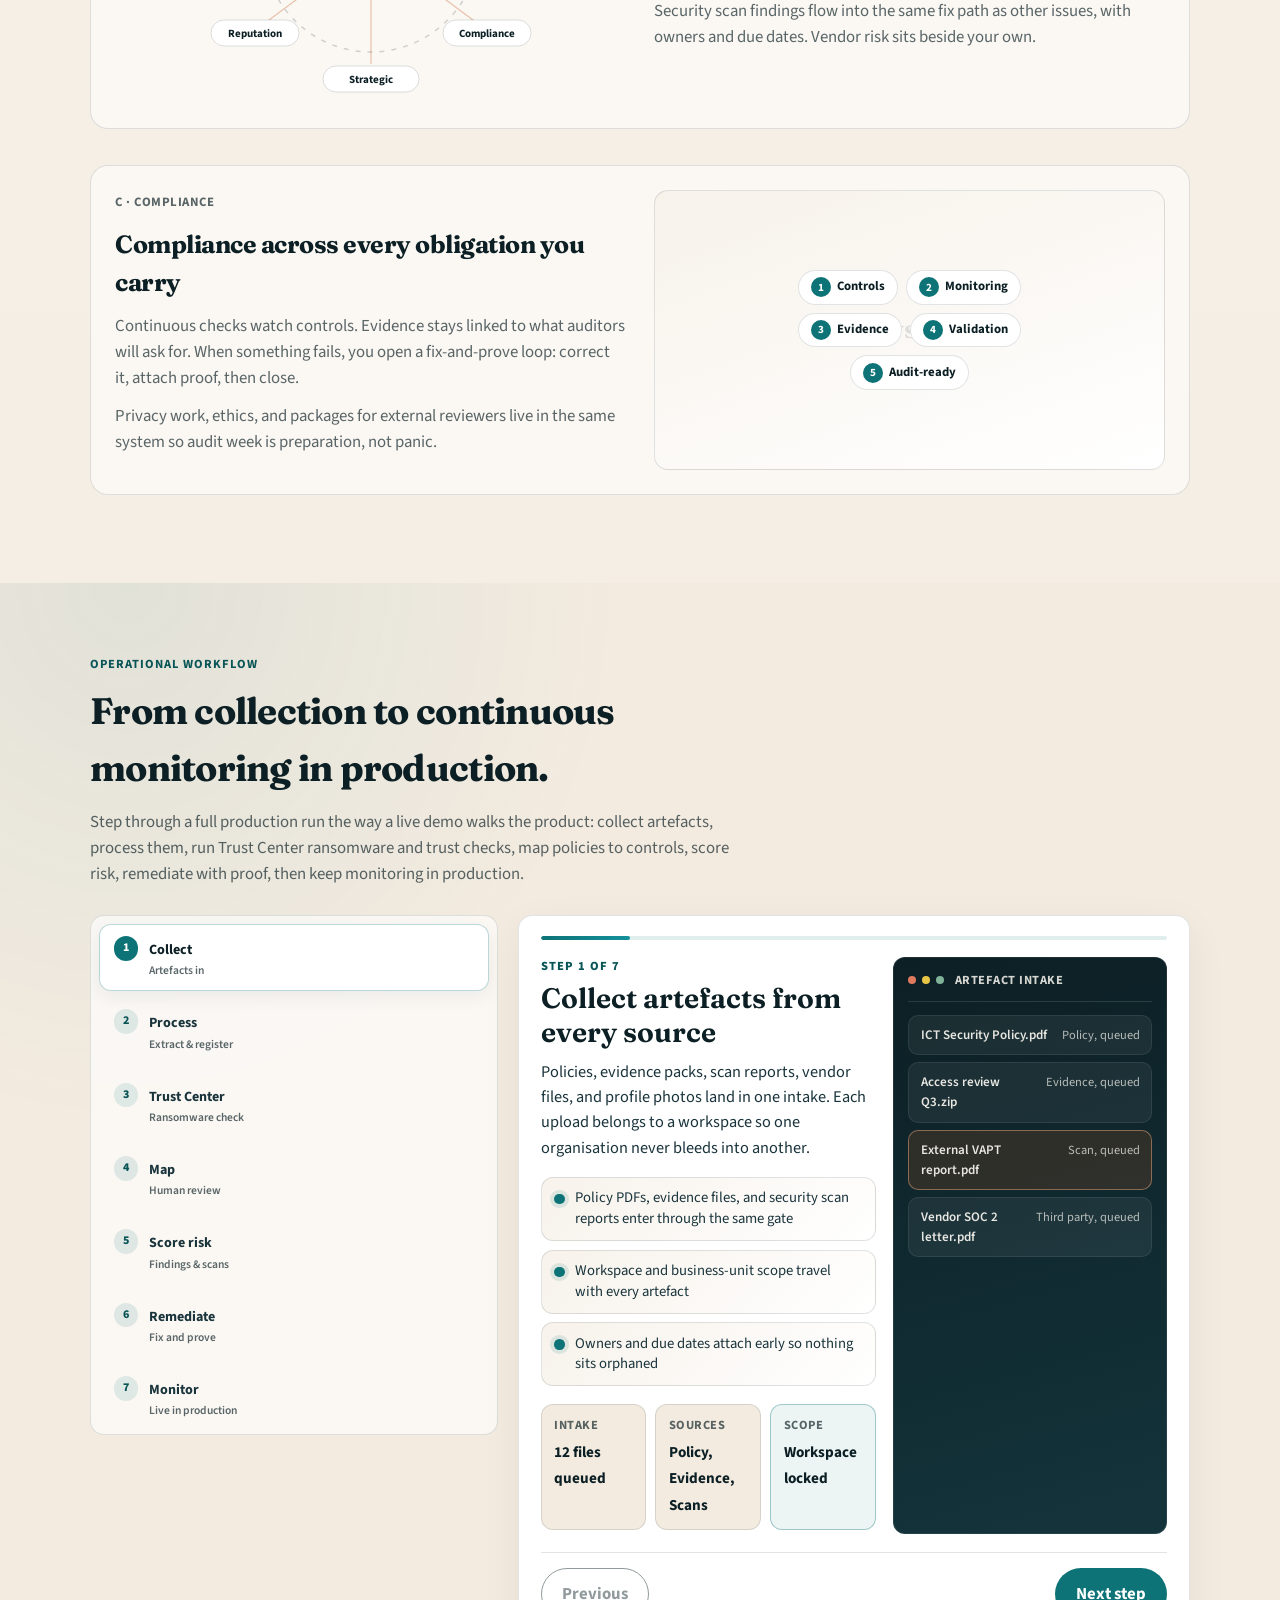
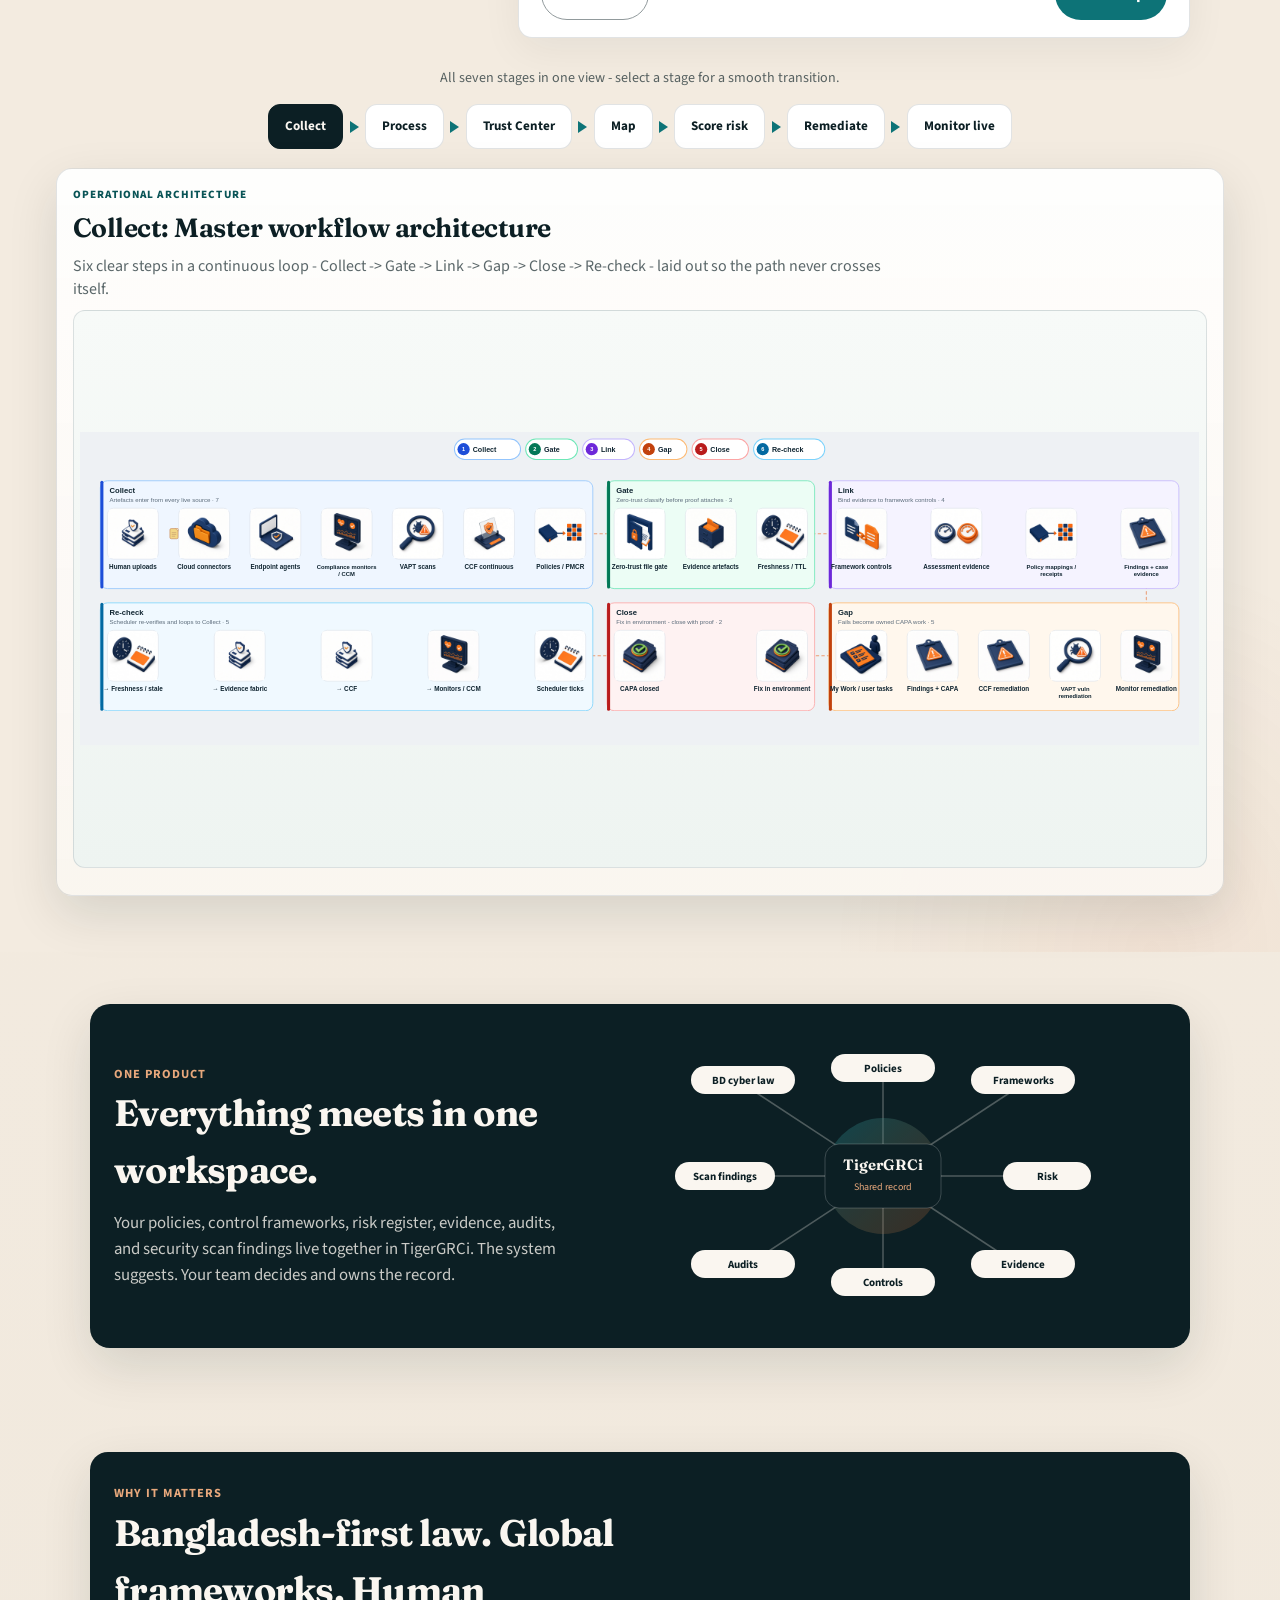
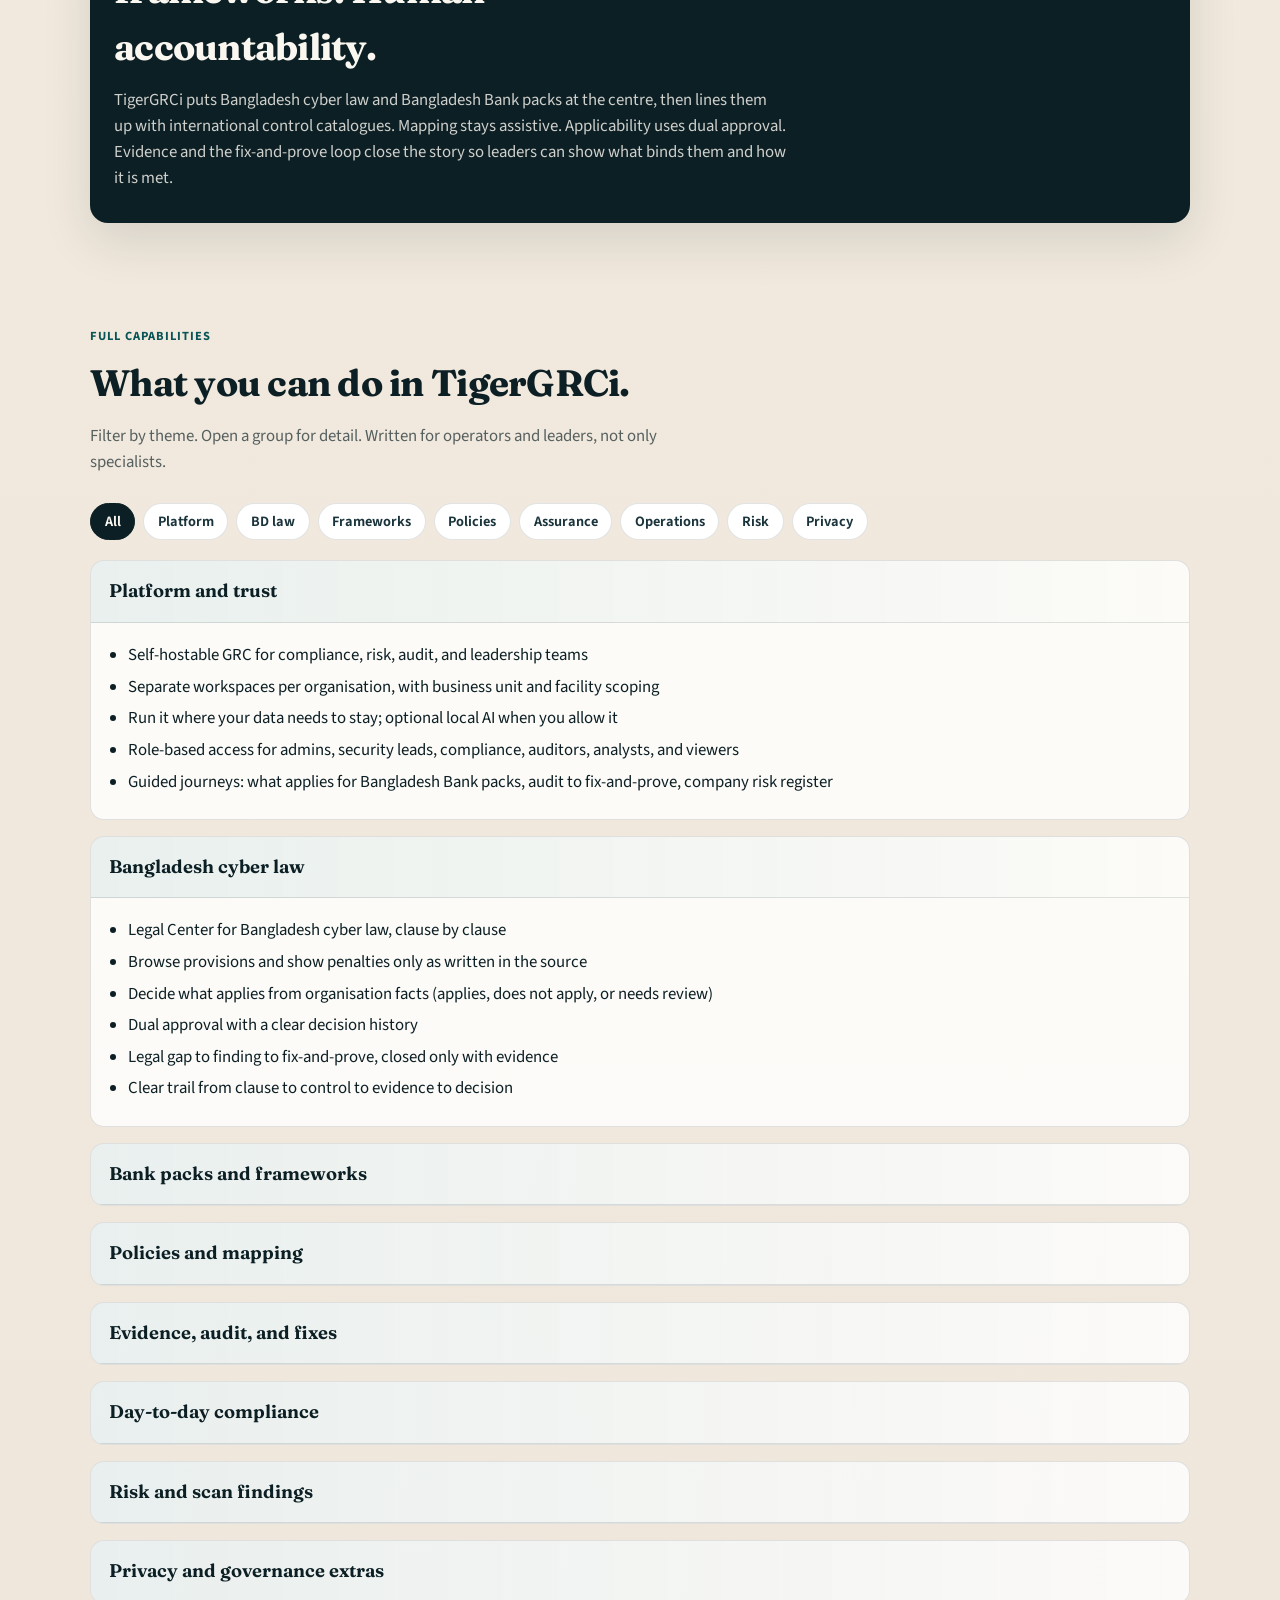
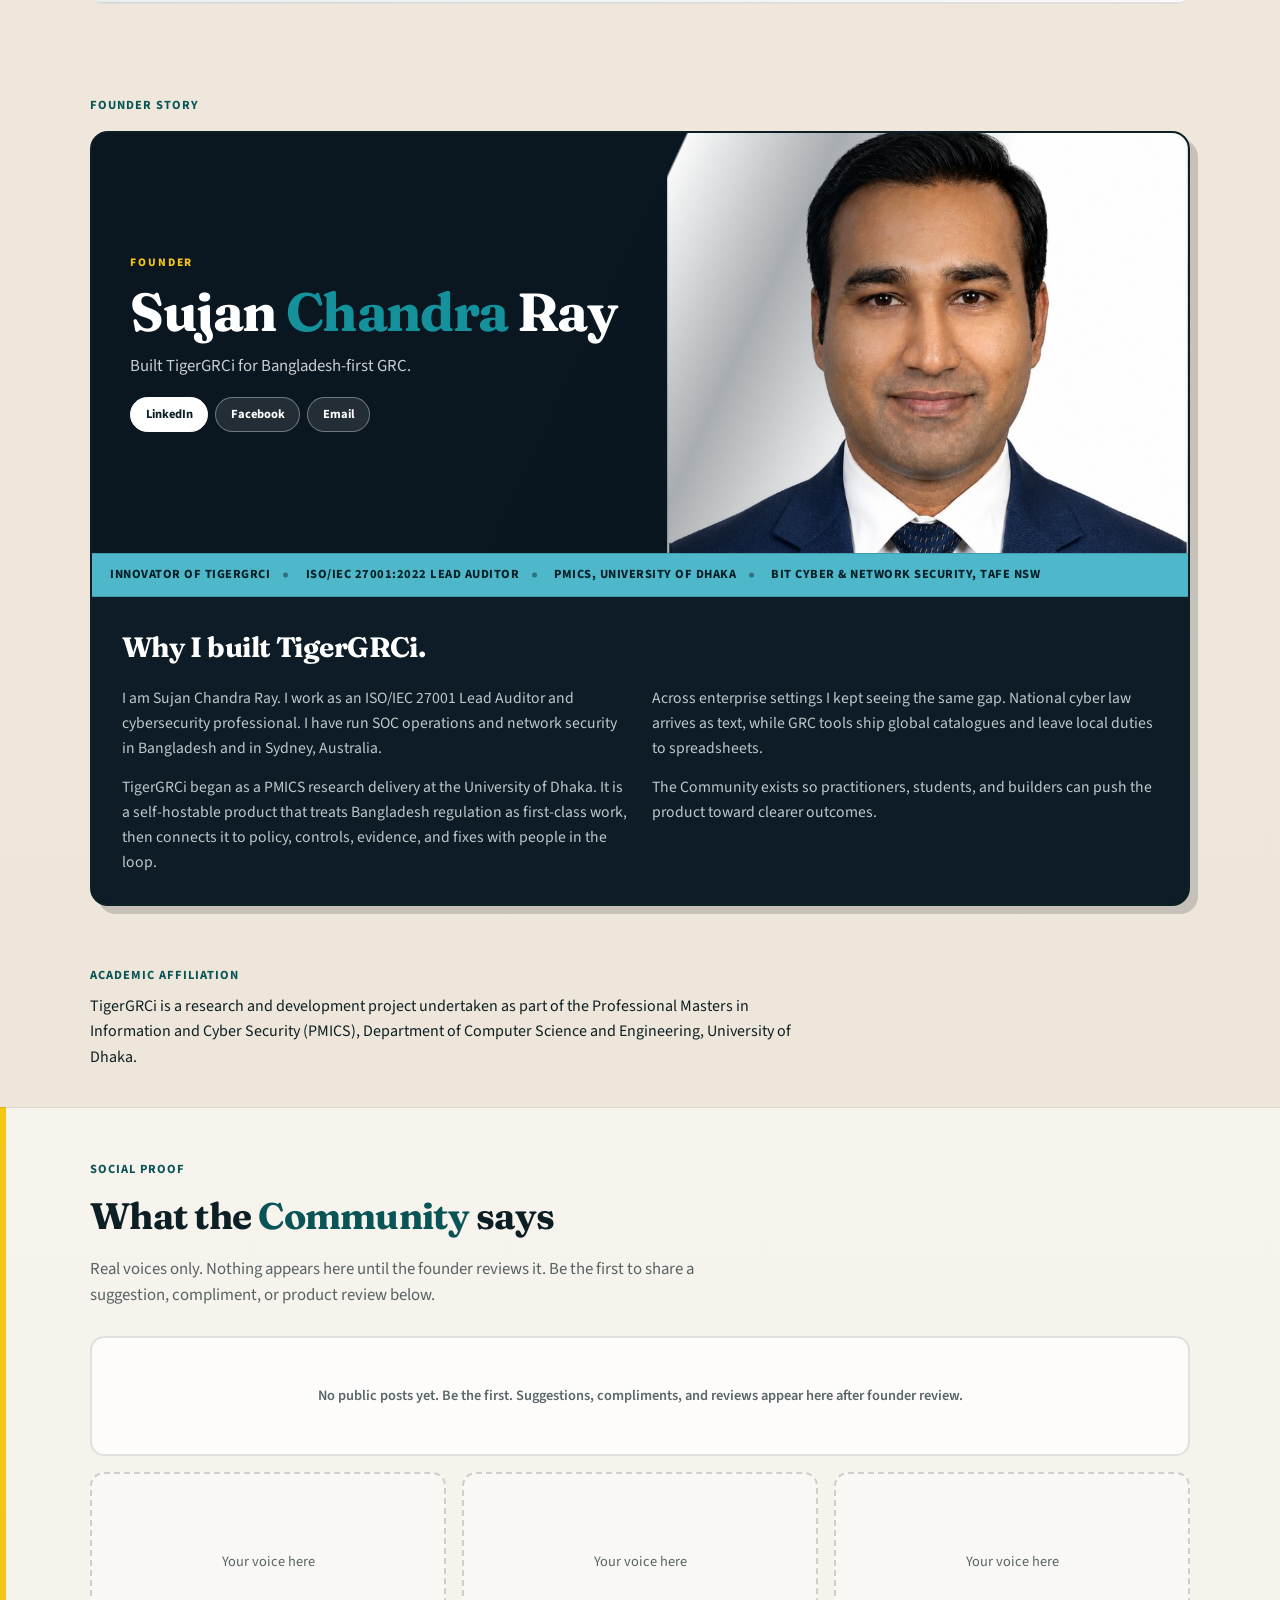
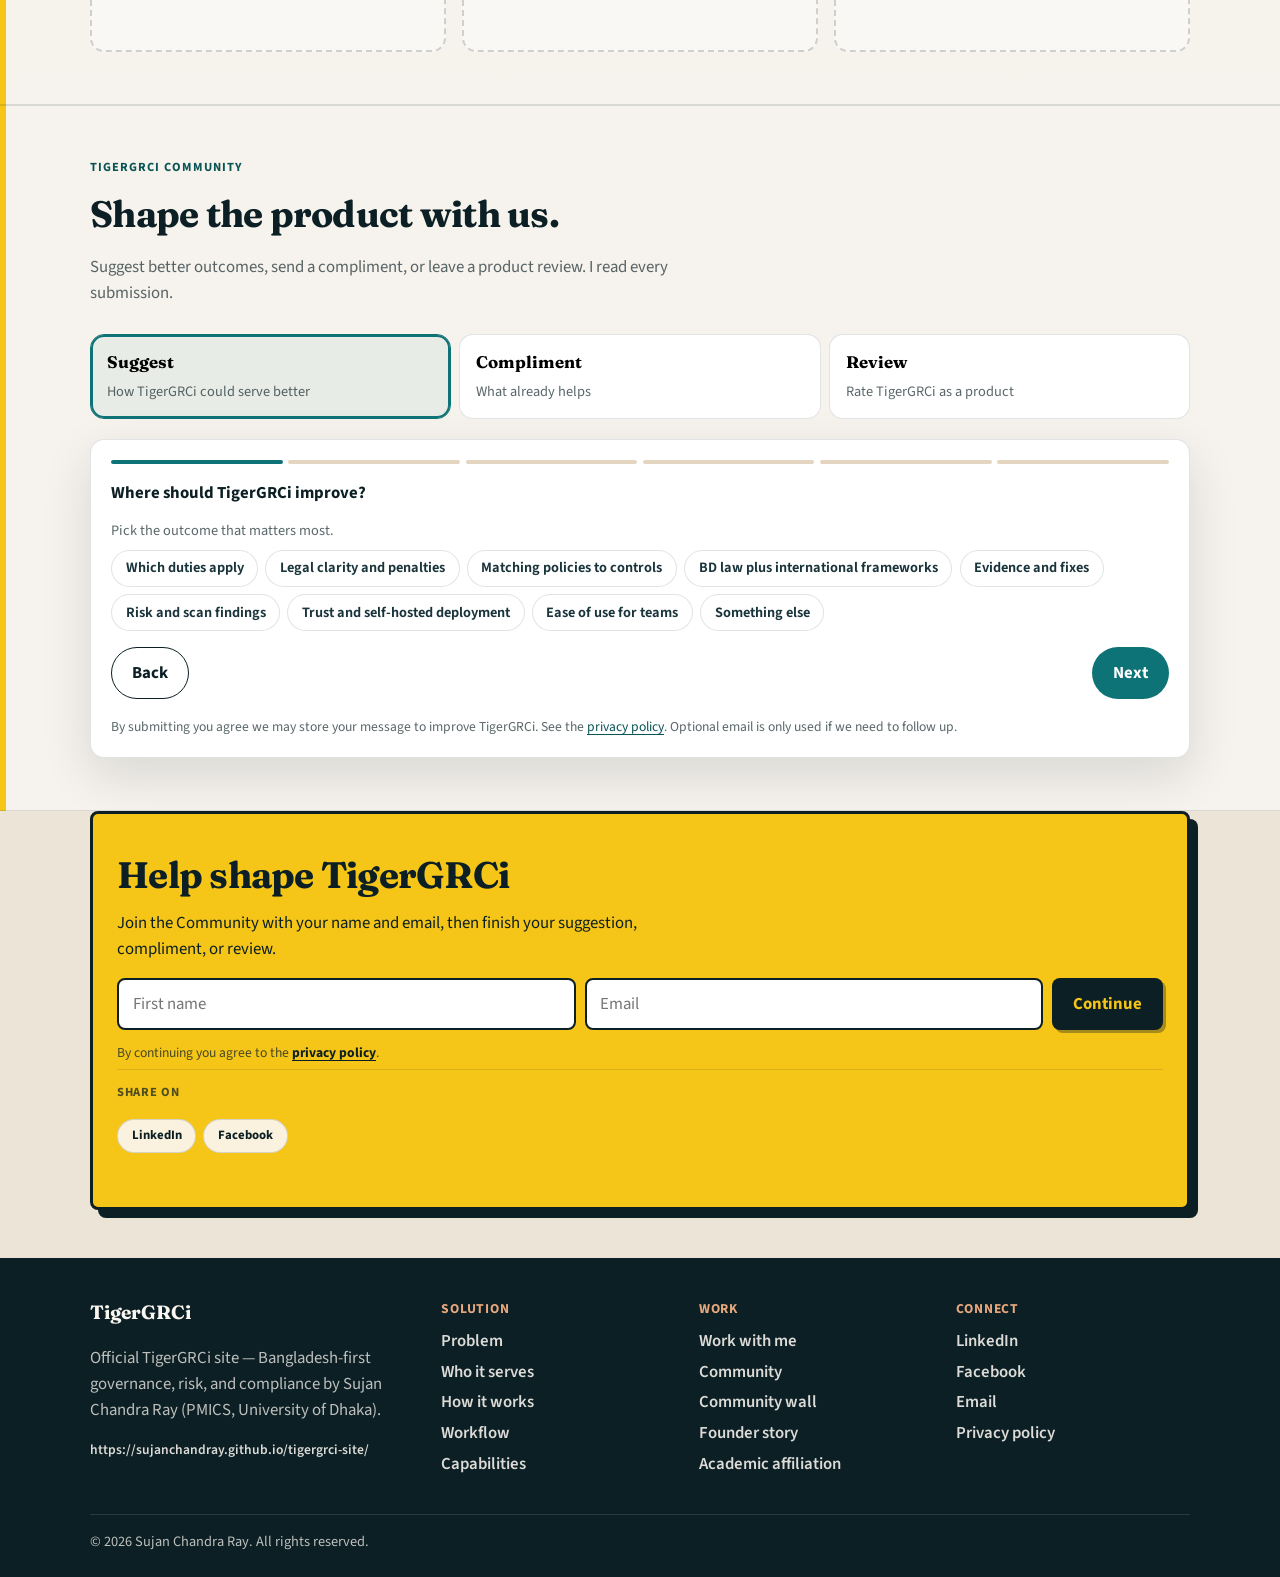
==== commit 09fa4a3b: "Remove Coming soon and PreOrder signals that hurt Google serving. Keep the indexed site crawlable wi" ====
--- a/index.html
+++ b/index.html
@@ -92,27 +92,31 @@
         "url": "https://sujanchandray.github.io/tigergrci-site/",
         "author": {
           "@type": "Person",
-          "name": "Sujan Chandra Ray"
+          "name": "Sujan Chandra Ray",
+          "url": "https://www.linkedin.com/in/sujan-c-ray"
         },
-        "offers": {
-          "@type": "Offer",
-          "availability": "https://schema.org/PreOrder",
-          "price": "0",
-          "priceCurrency": "USD"
-        }
+        "isAccessibleForFree": true,
+        "creativeWorkStatus": "Published"
       }
     ]
   }
   </script>
 </head>
 <body>
+  <noscript>
+    <p>
+      TigerGRCi is the official Bangladesh-first governance, risk, and compliance platform site by
+      Sujan Chandra Ray (PMICS, University of Dhaka).
+      Visit <a href="https://sujanchandray.github.io/tigergrci-site/">https://sujanchandray.github.io/tigergrci-site/</a>
+      for the product overview, workflow, and community.
+    </p>
+  </noscript>
   <a class="skip" href="#main">Skip to content</a>
 
   <header class="site-header">
     <div class="wrap nav">
       <div class="brand-lockup">
         <a class="brand" href="#top">Tiger<span>GRCi</span></a>
-        <span class="coming-soon">Coming soon</span>
       </div>
       <button class="nav-toggle" type="button" aria-expanded="false" aria-controls="nav-menu">Menu</button>
       <ul class="nav-links" id="nav-menu">
@@ -725,7 +729,13 @@
     <div class="wrap footer-grid">
       <div>
         <strong class="footer-brand">TigerGRCi</strong>
-        <p>Governance, risk, and compliance you can run.</p>
+        <p>
+          Official TigerGRCi site — Bangladesh-first governance, risk, and compliance
+          by Sujan Chandra Ray (PMICS, University of Dhaka).
+        </p>
+        <p class="fine-print">
+          <a href="https://sujanchandray.github.io/tigergrci-site/">https://sujanchandray.github.io/tigergrci-site/</a>
+        </p>
       </div>
       <div>
         <h4>Solution</h4>
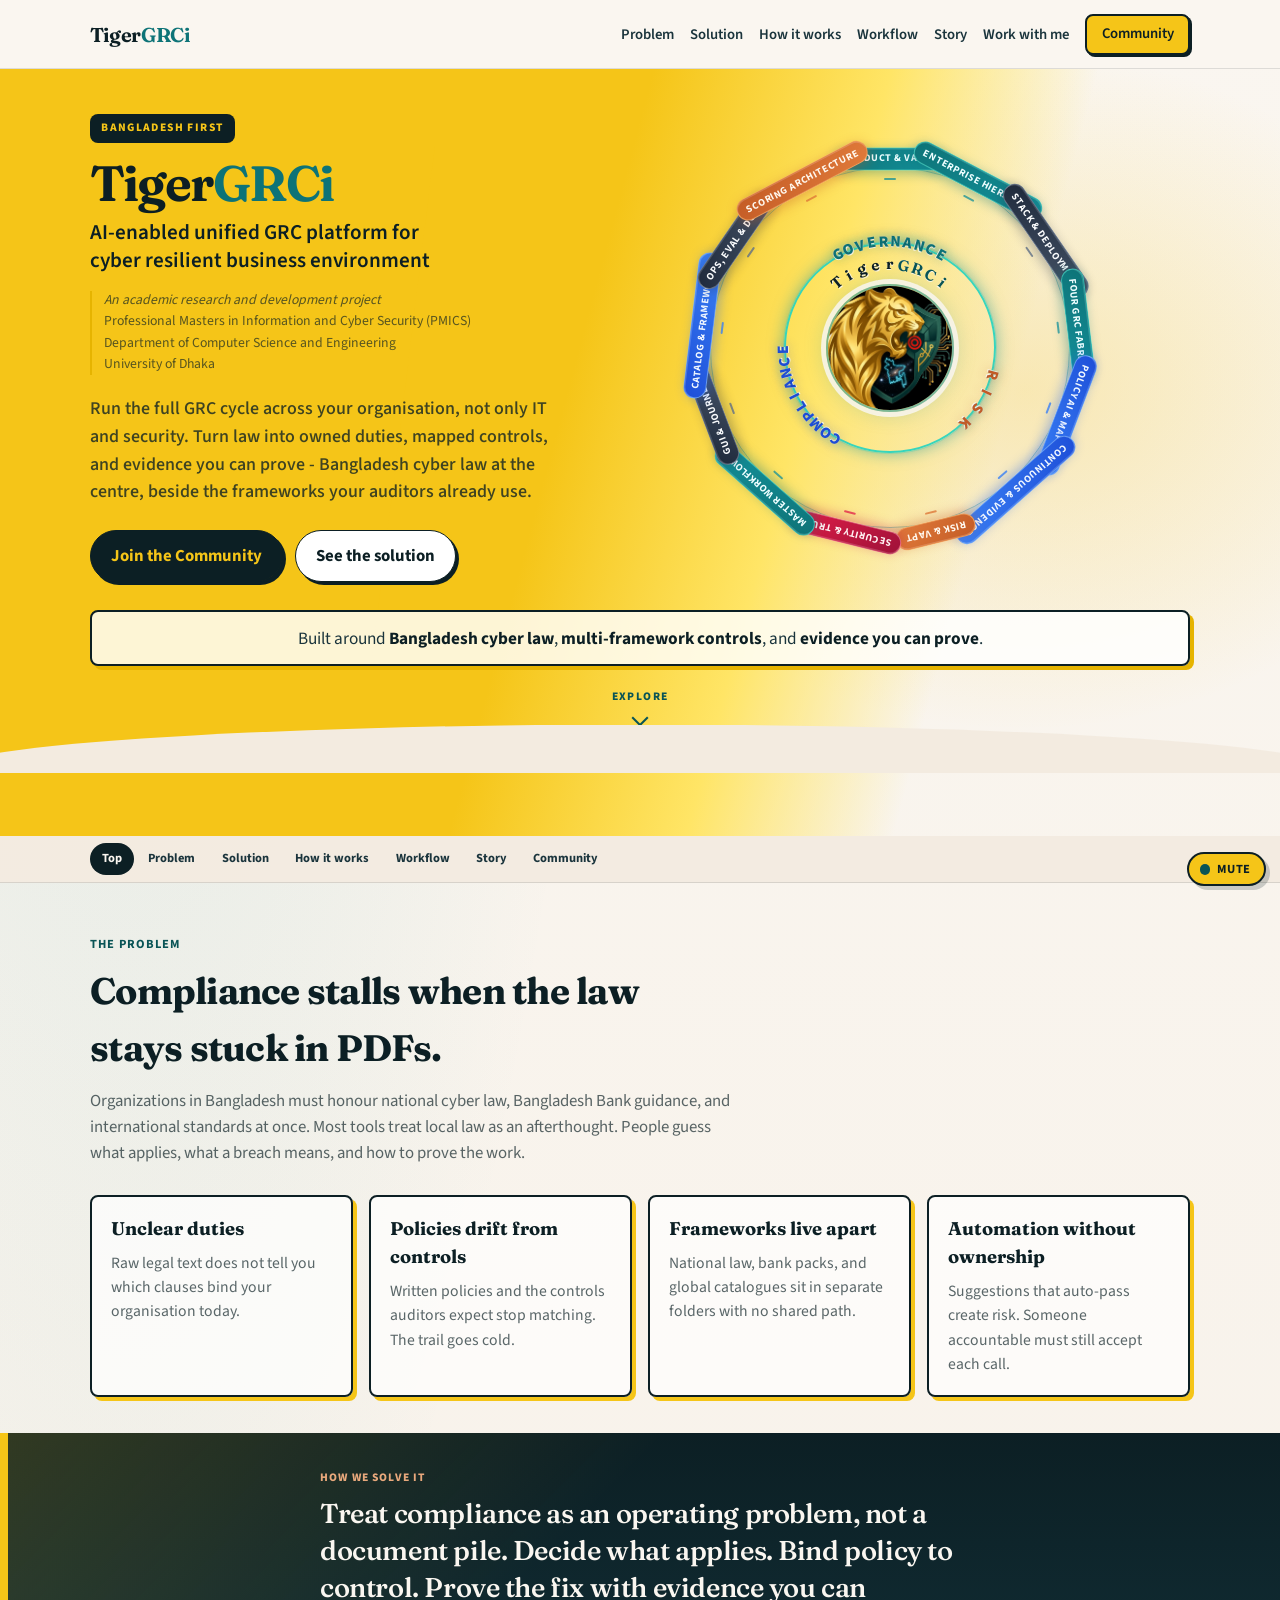
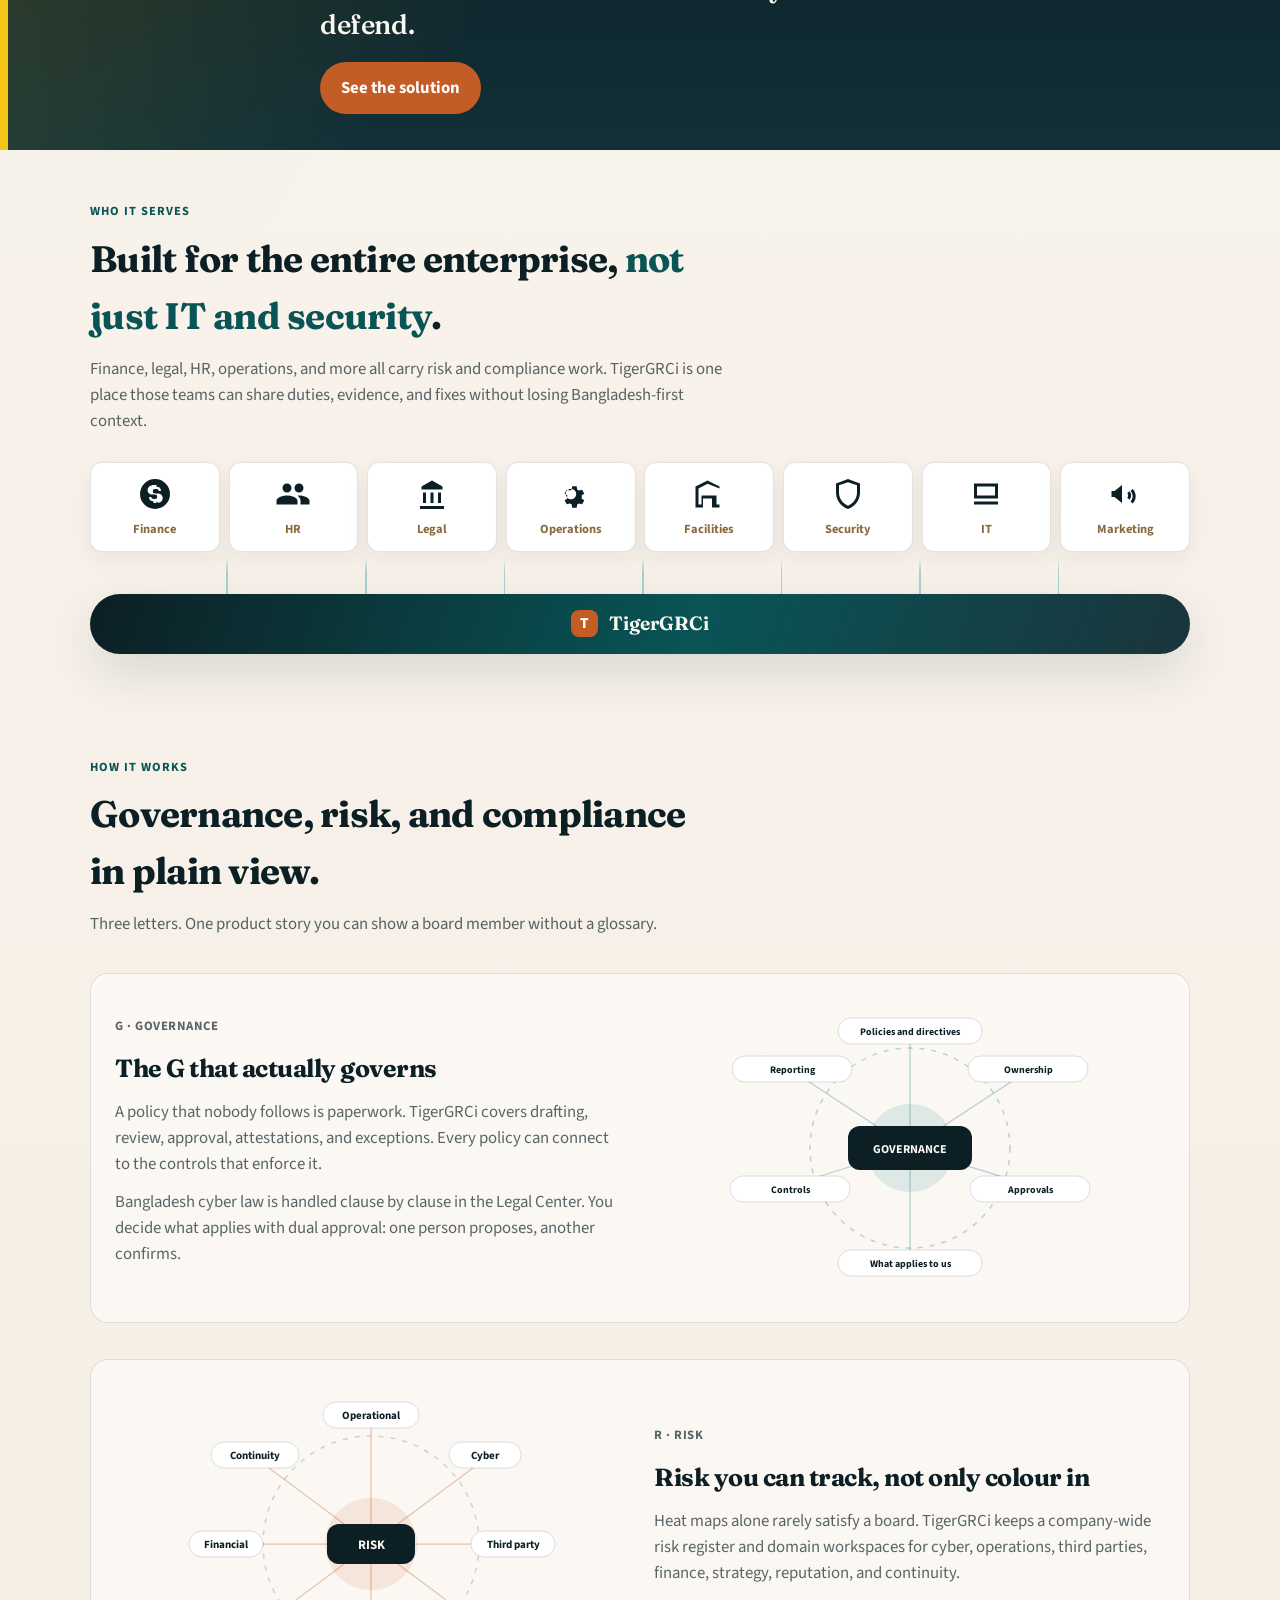
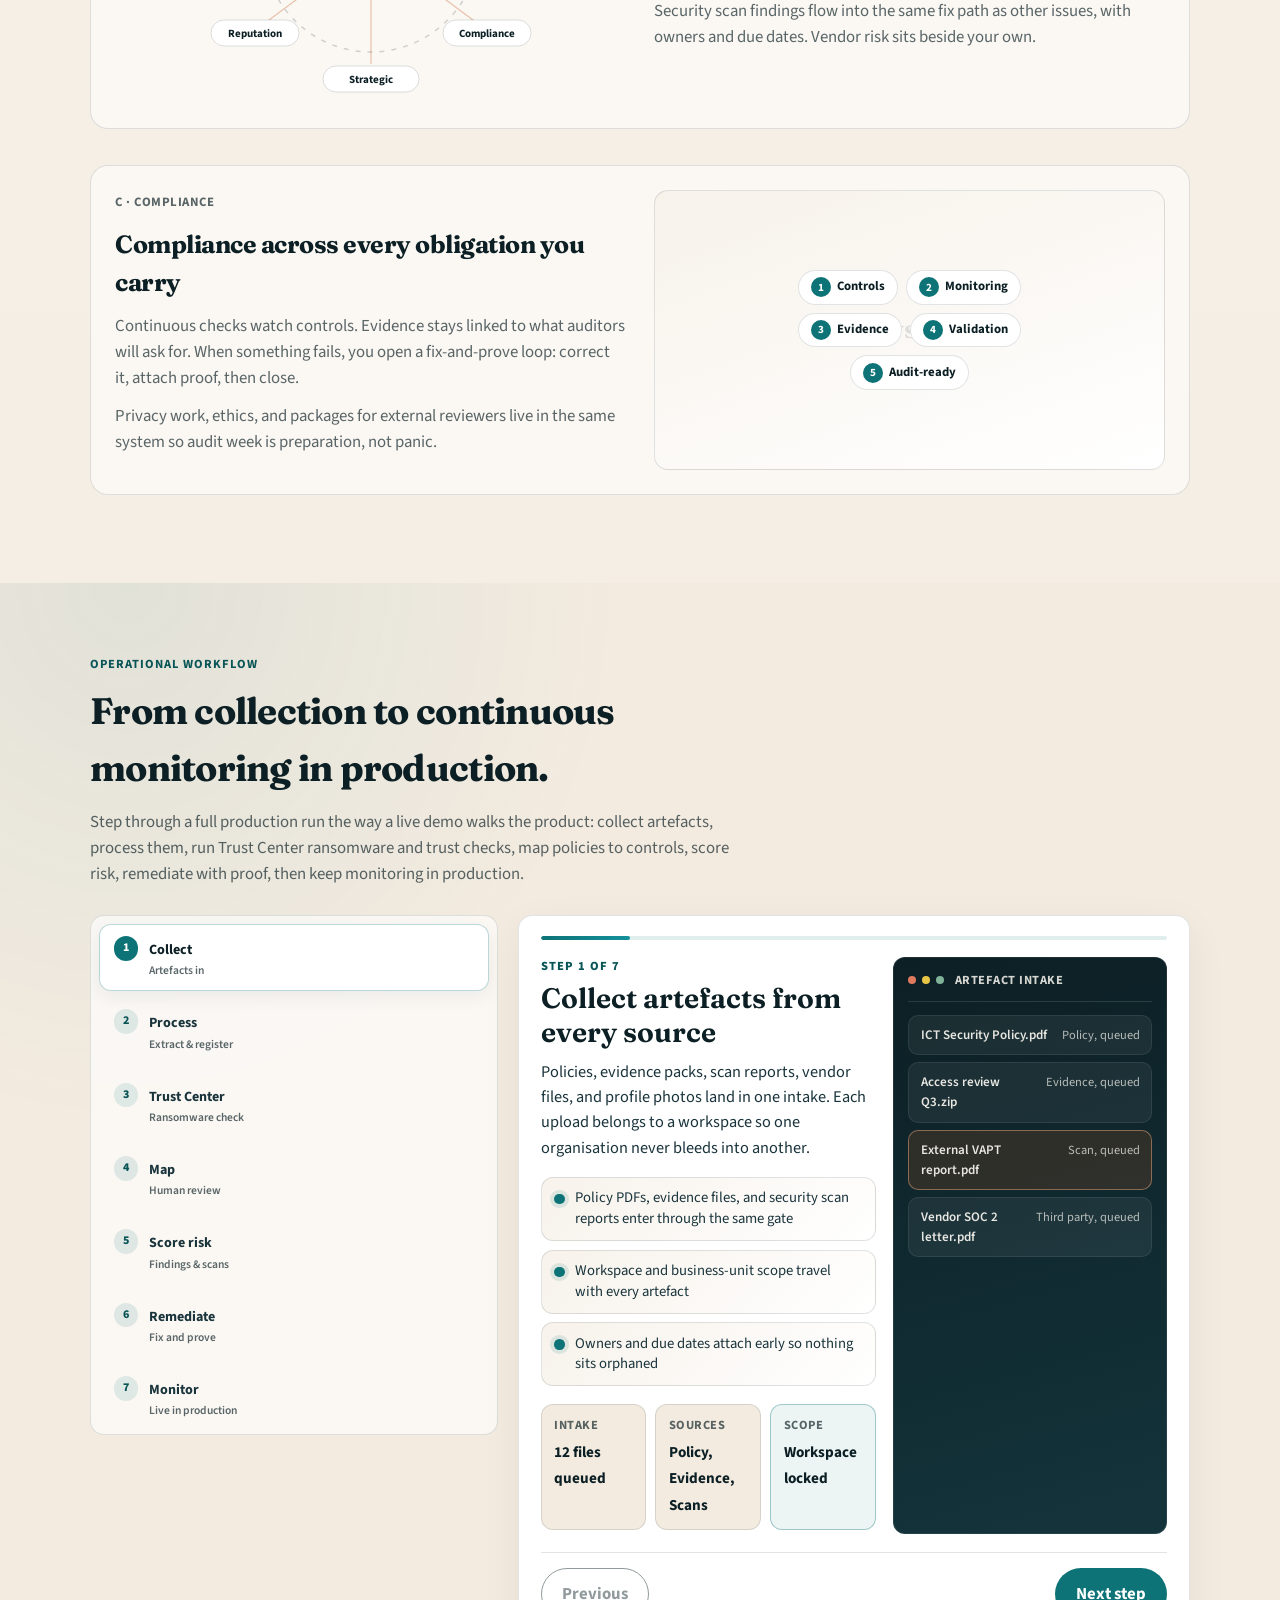
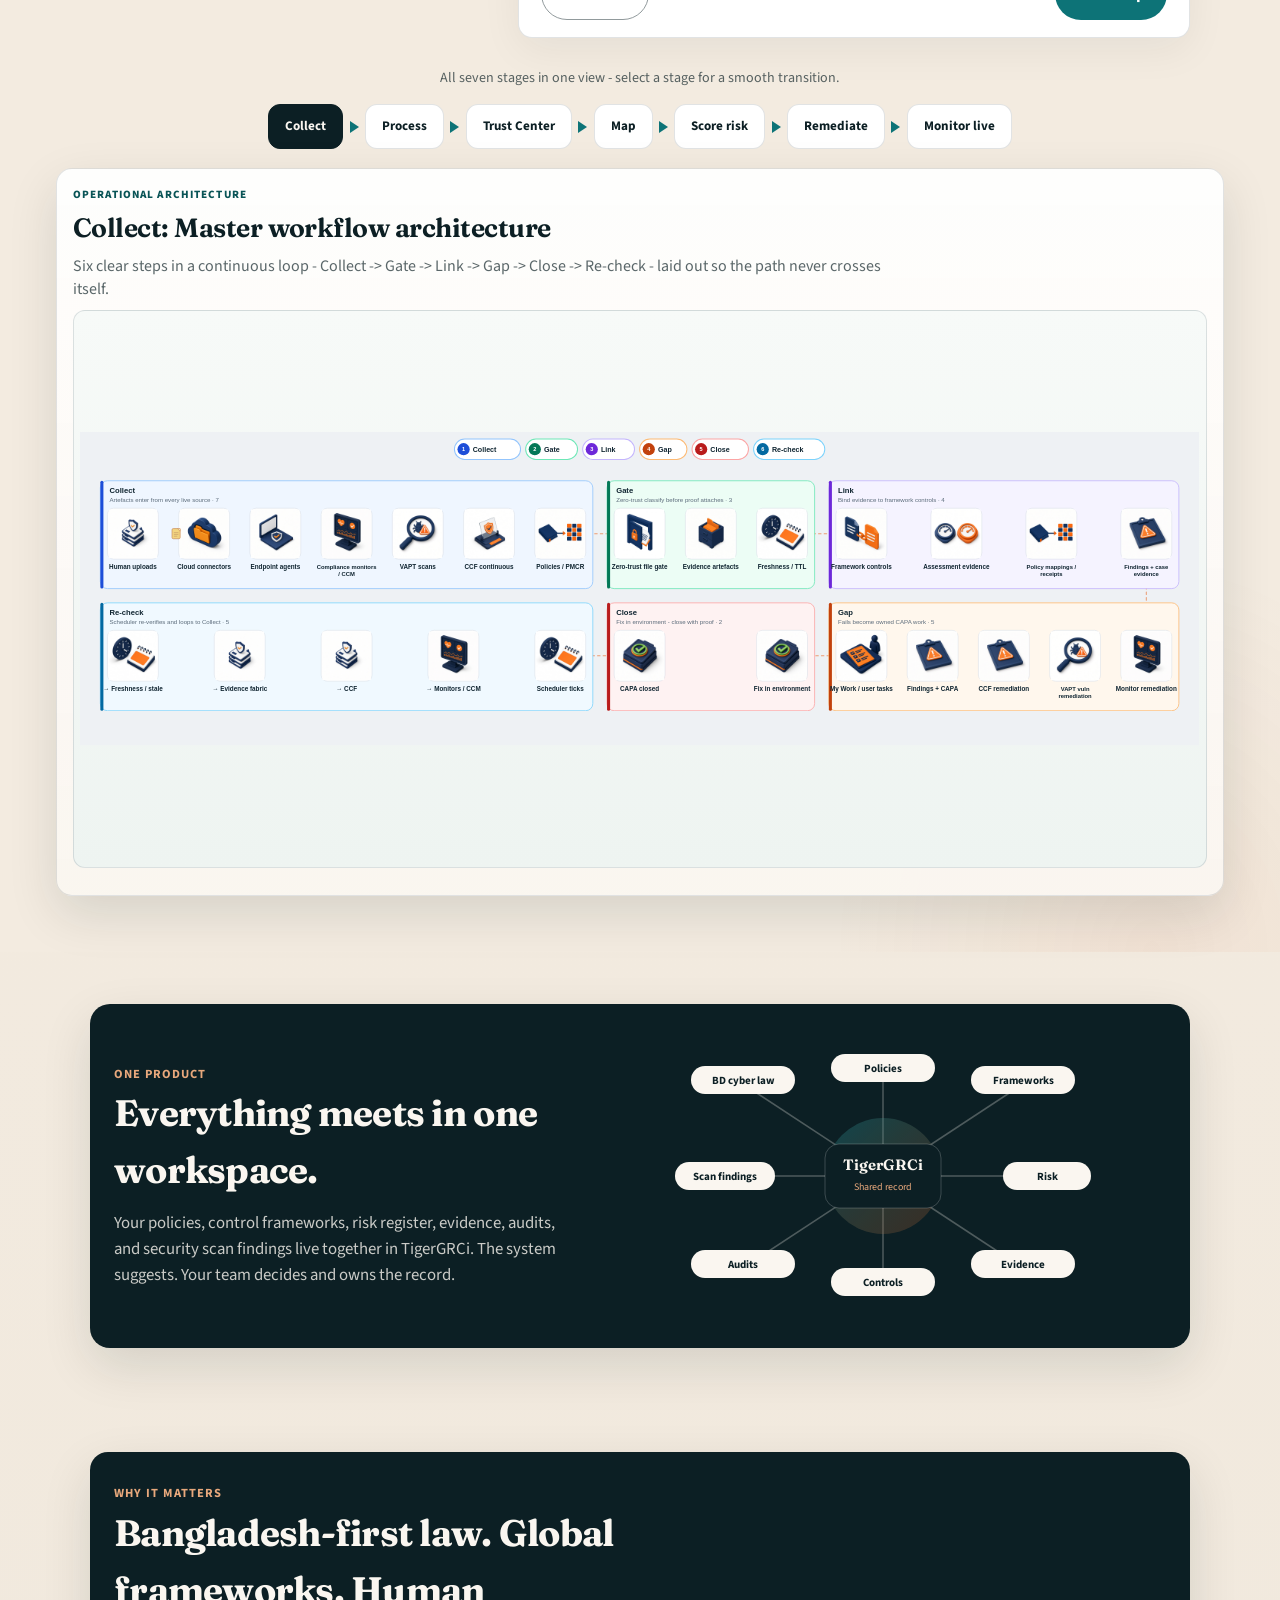
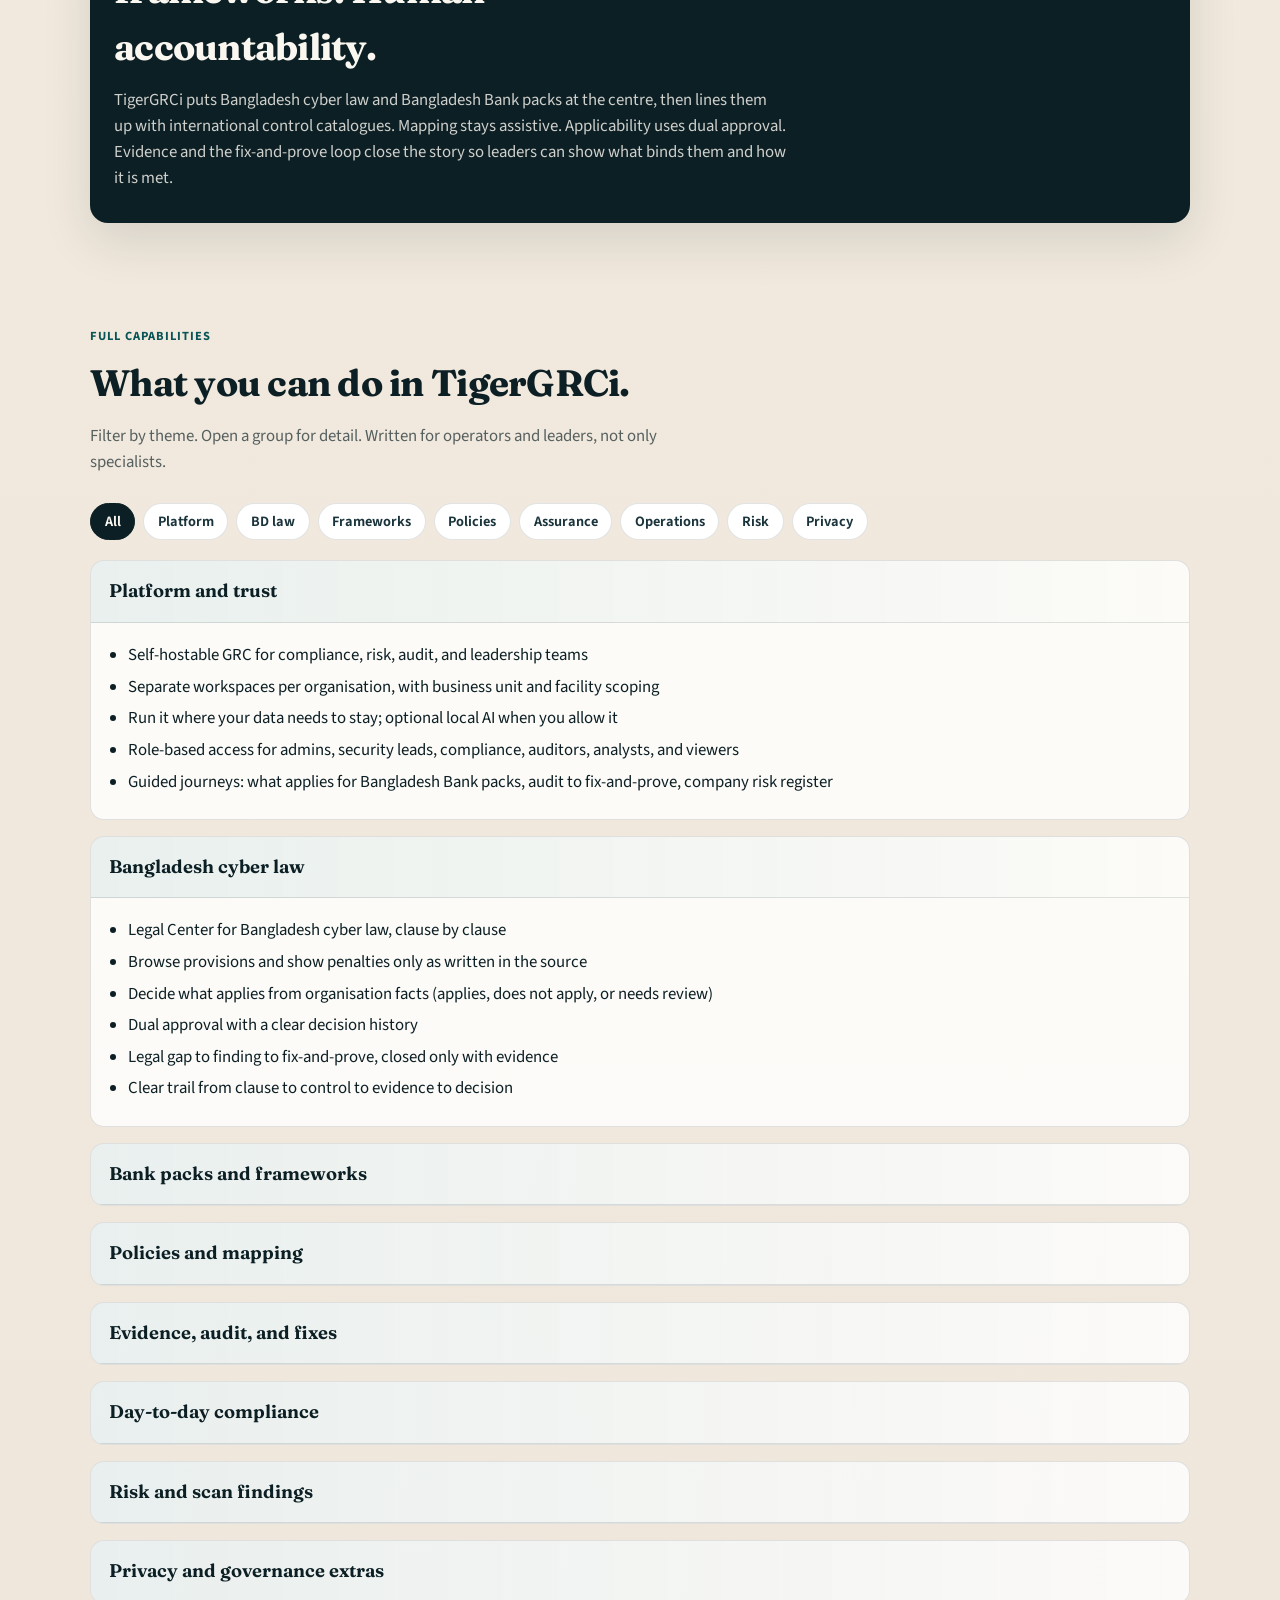
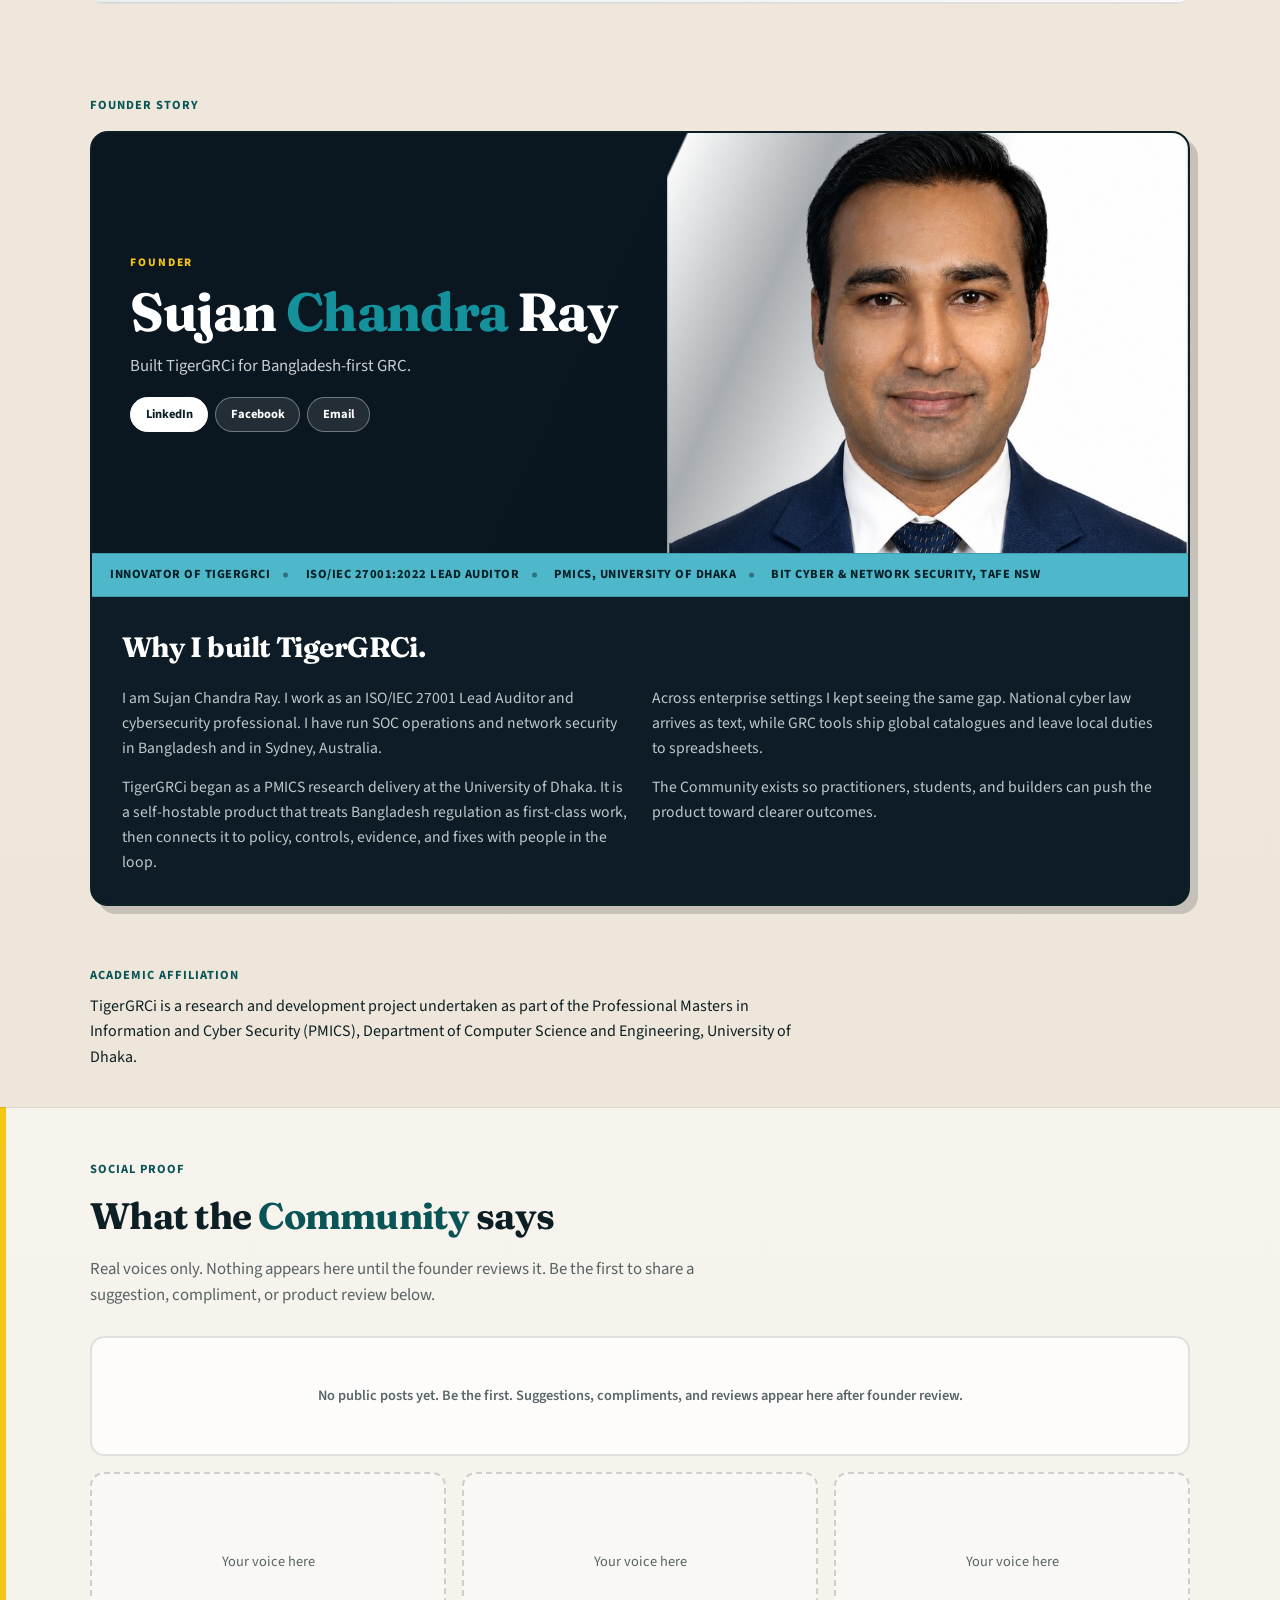
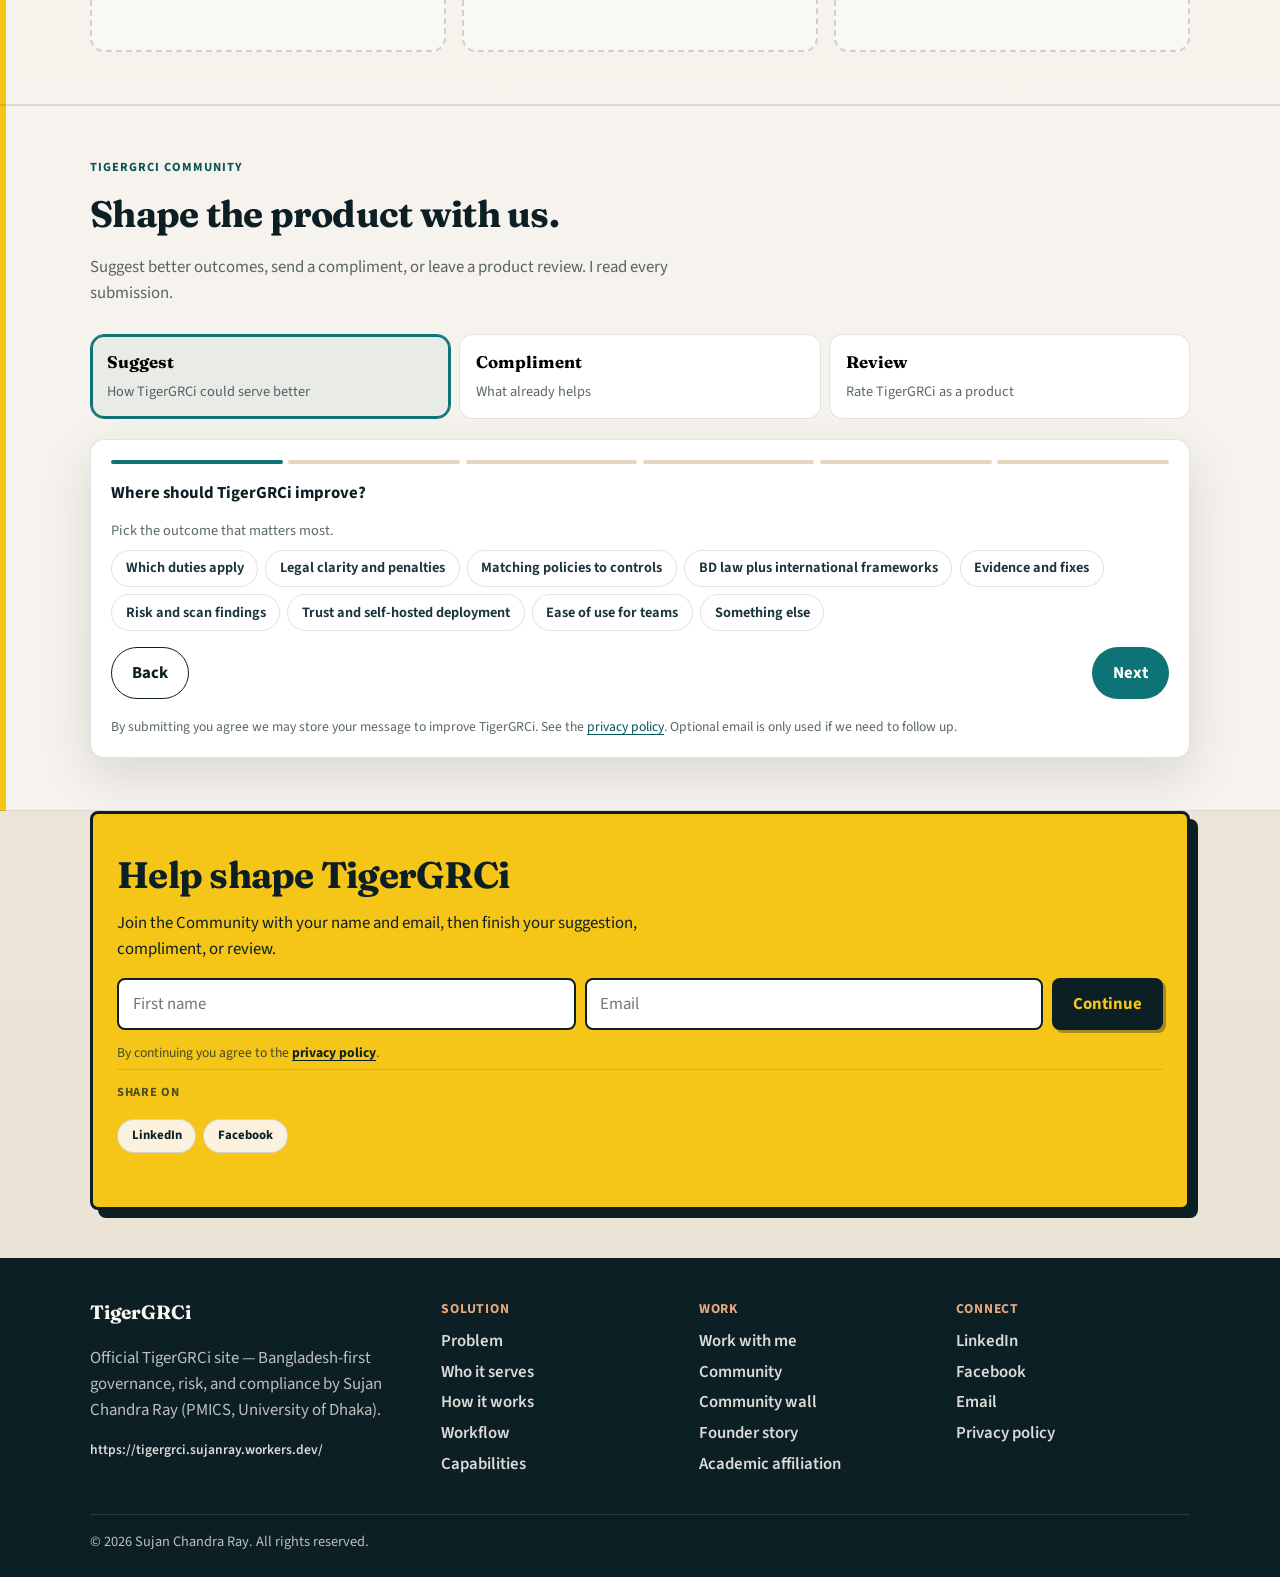
==== commit 7fd29380: "Point SEO canonicals and sitemap at Cloudflare primary host. GitHub Pages sitemap fetch fails in Sea" ====
--- a/index.html
+++ b/index.html
@@ -1,4 +1,4 @@
-﻿<!DOCTYPE html>
+<!DOCTYPE html>
 <html lang="en">
 <head>
   <meta charset="utf-8" />
@@ -12,22 +12,22 @@
   <meta http-equiv="Content-Security-Policy" content="default-src 'none'; base-uri 'self'; object-src 'none'; frame-src 'none'; form-action 'self' https://formspree.io; connect-src 'self' https://formspree.io; script-src 'self'; style-src 'self' 'unsafe-inline'; font-src 'self'; img-src 'self' data:; media-src 'self'; upgrade-insecure-requests" />
   <meta name="referrer" content="strict-origin-when-cross-origin" />
   <meta http-equiv="X-Content-Type-Options" content="nosniff" />
-  <link rel="canonical" href="https://sujanchandray.github.io/tigergrci-site/" />
-  <link rel="sitemap" type="application/xml" title="Sitemap" href="https://sujanchandray.github.io/tigergrci-site/sitemap.xml" />
+  <link rel="canonical" href="https://tigergrci.sujanray.workers.dev/" />
+  <link rel="sitemap" type="application/xml" title="Sitemap" href="https://tigergrci.sujanray.workers.dev/sitemap.xml" />
 
   <meta property="og:type" content="website" />
   <meta property="og:site_name" content="TigerGRCi" />
   <meta property="og:title" content="TigerGRCi | Bangladesh-first governance, risk, and compliance" />
   <meta property="og:description" content="Decide which cyber duties apply, map policies to controls, and prove fixes with evidence. Built by Sujan Chandra Ray." />
-  <meta property="og:url" content="https://sujanchandray.github.io/tigergrci-site/" />
-  <meta property="og:image" content="https://sujanchandray.github.io/tigergrci-site/assets/tigergrci-cover.jpg" />
+  <meta property="og:url" content="https://tigergrci.sujanray.workers.dev/" />
+  <meta property="og:image" content="https://tigergrci.sujanray.workers.dev/assets/tigergrci-cover.jpg" />
   <meta property="og:image:alt" content="TigerGRCi cover" />
   <meta property="og:locale" content="en_US" />
 
   <meta name="twitter:card" content="summary_large_image" />
   <meta name="twitter:title" content="TigerGRCi | Bangladesh-first GRC" />
   <meta name="twitter:description" content="Governance, risk, and compliance you can run - Bangladesh cyber law at the centre." />
-  <meta name="twitter:image" content="https://sujanchandray.github.io/tigergrci-site/assets/tigergrci-cover.jpg" />
+  <meta name="twitter:image" content="https://tigergrci.sujanray.workers.dev/assets/tigergrci-cover.jpg" />
 
   <link rel="icon" href="assets/tigergrci-cover.jpg" type="image/jpeg" />
   <link rel="stylesheet" href="fonts.css?v=archflow69" />
@@ -38,17 +38,17 @@
     "@graph": [
       {
         "@type": "Organization",
-        "@id": "https://sujanchandray.github.io/tigergrci-site/#org",
+        "@id": "https://tigergrci.sujanray.workers.dev/#org",
         "name": "TigerGRCi",
         "alternateName": ["Tiger GRC i", "TigerGRC"],
-        "url": "https://sujanchandray.github.io/tigergrci-site/",
-        "logo": "https://sujanchandray.github.io/tigergrci-site/assets/tigergrci-cover.jpg",
+        "url": "https://tigergrci.sujanray.workers.dev/",
+        "logo": "https://tigergrci.sujanray.workers.dev/assets/tigergrci-cover.jpg",
         "description": "Bangladesh-first governance, risk, and compliance platform.",
         "founder": {
           "@type": "Person",
           "name": "Sujan Chandra Ray",
           "jobTitle": "ISO/IEC 27001 Lead Auditor",
-          "url": "https://sujanchandray.github.io/tigergrci-site/#story",
+          "url": "https://tigergrci.sujanray.workers.dev/#story",
           "sameAs": [
             "https://www.linkedin.com/in/sujan-c-ray"
           ]
@@ -60,25 +60,25 @@
       },
       {
         "@type": "WebSite",
-        "@id": "https://sujanchandray.github.io/tigergrci-site/#website",
-        "url": "https://sujanchandray.github.io/tigergrci-site/",
+        "@id": "https://tigergrci.sujanray.workers.dev/#website",
+        "url": "https://tigergrci.sujanray.workers.dev/",
         "name": "TigerGRCi",
         "alternateName": ["Tiger GRC i", "TigerGRC", "Tiger GRCi"],
         "description": "TigerGRCi helps organisations decide which cyber duties apply, connect policies to controls, and prove fixes with evidence.",
-        "publisher": { "@id": "https://sujanchandray.github.io/tigergrci-site/#org" },
+        "publisher": { "@id": "https://tigergrci.sujanray.workers.dev/#org" },
         "inLanguage": "en",
         "potentialAction": {
           "@type": "ReadAction",
-          "target": "https://sujanchandray.github.io/tigergrci-site/"
+          "target": "https://tigergrci.sujanray.workers.dev/"
         }
       },
       {
         "@type": "WebPage",
-        "@id": "https://sujanchandray.github.io/tigergrci-site/#webpage",
-        "url": "https://sujanchandray.github.io/tigergrci-site/",
+        "@id": "https://tigergrci.sujanray.workers.dev/#webpage",
+        "url": "https://tigergrci.sujanray.workers.dev/",
         "name": "TigerGRCi | Bangladesh-first governance, risk, and compliance",
-        "isPartOf": { "@id": "https://sujanchandray.github.io/tigergrci-site/#website" },
-        "about": { "@id": "https://sujanchandray.github.io/tigergrci-site/#org" },
+        "isPartOf": { "@id": "https://tigergrci.sujanray.workers.dev/#website" },
+        "about": { "@id": "https://tigergrci.sujanray.workers.dev/#org" },
         "description": "Bangladesh-first GRC platform: cyber law applicability, policy-to-control mapping, and evidence you can prove.",
         "inLanguage": "en",
         "dateModified": "2026-10-09"
@@ -89,7 +89,7 @@
         "applicationCategory": "BusinessApplication",
         "operatingSystem": "Self-hosted",
         "description": "Governance, risk, and compliance platform with Bangladesh cyber law at the centre, mapped to international frameworks.",
-        "url": "https://sujanchandray.github.io/tigergrci-site/",
+        "url": "https://tigergrci.sujanray.workers.dev/",
         "author": {
           "@type": "Person",
           "name": "Sujan Chandra Ray",
@@ -107,7 +107,7 @@
     <p>
       TigerGRCi is the official Bangladesh-first governance, risk, and compliance platform site by
       Sujan Chandra Ray (PMICS, University of Dhaka).
-      Visit <a href="https://sujanchandray.github.io/tigergrci-site/">https://sujanchandray.github.io/tigergrci-site/</a>
+      Visit <a href="https://tigergrci.sujanray.workers.dev/">https://tigergrci.sujanray.workers.dev/</a>
       for the product overview, workflow, and community.
     </p>
   </noscript>
@@ -734,7 +734,7 @@
           by Sujan Chandra Ray (PMICS, University of Dhaka).
         </p>
         <p class="fine-print">
-          <a href="https://sujanchandray.github.io/tigergrci-site/">https://sujanchandray.github.io/tigergrci-site/</a>
+          <a href="https://tigergrci.sujanray.workers.dev/">https://tigergrci.sujanray.workers.dev/</a>
         </p>
       </div>
       <div>
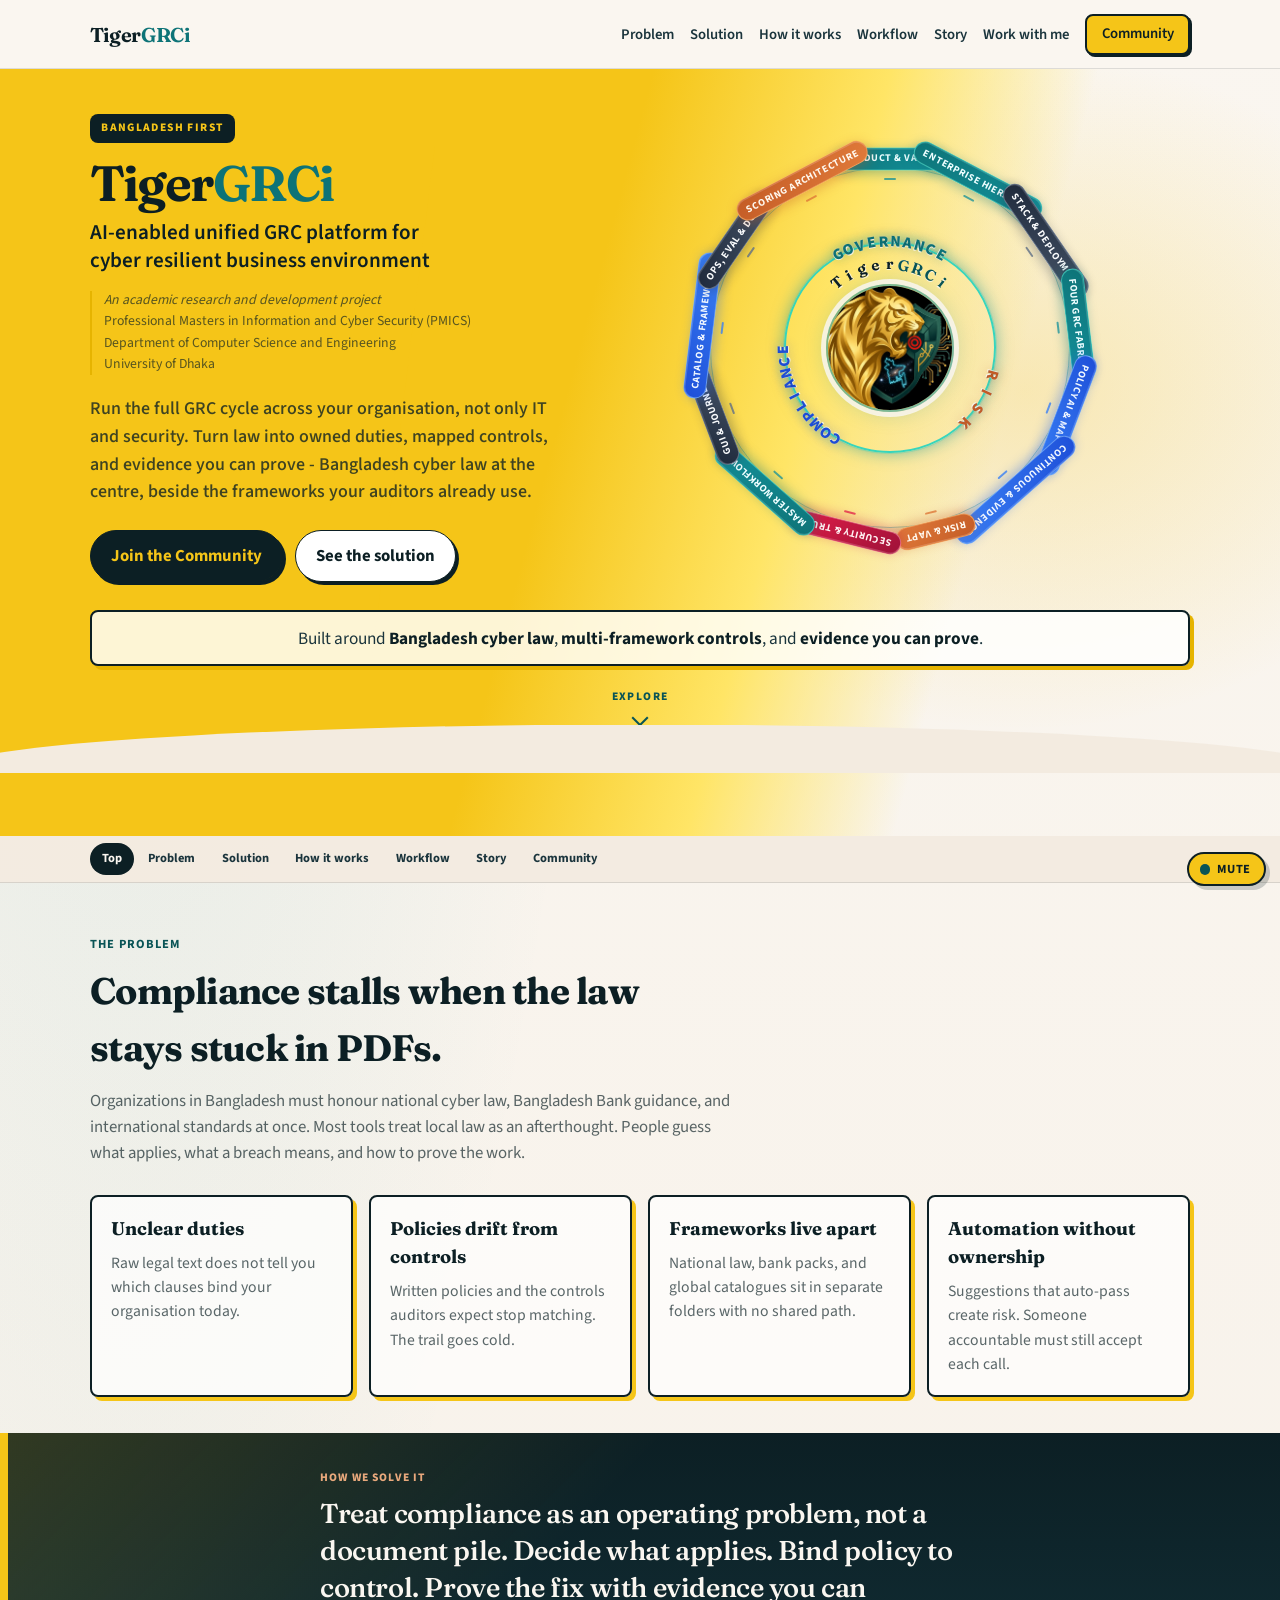
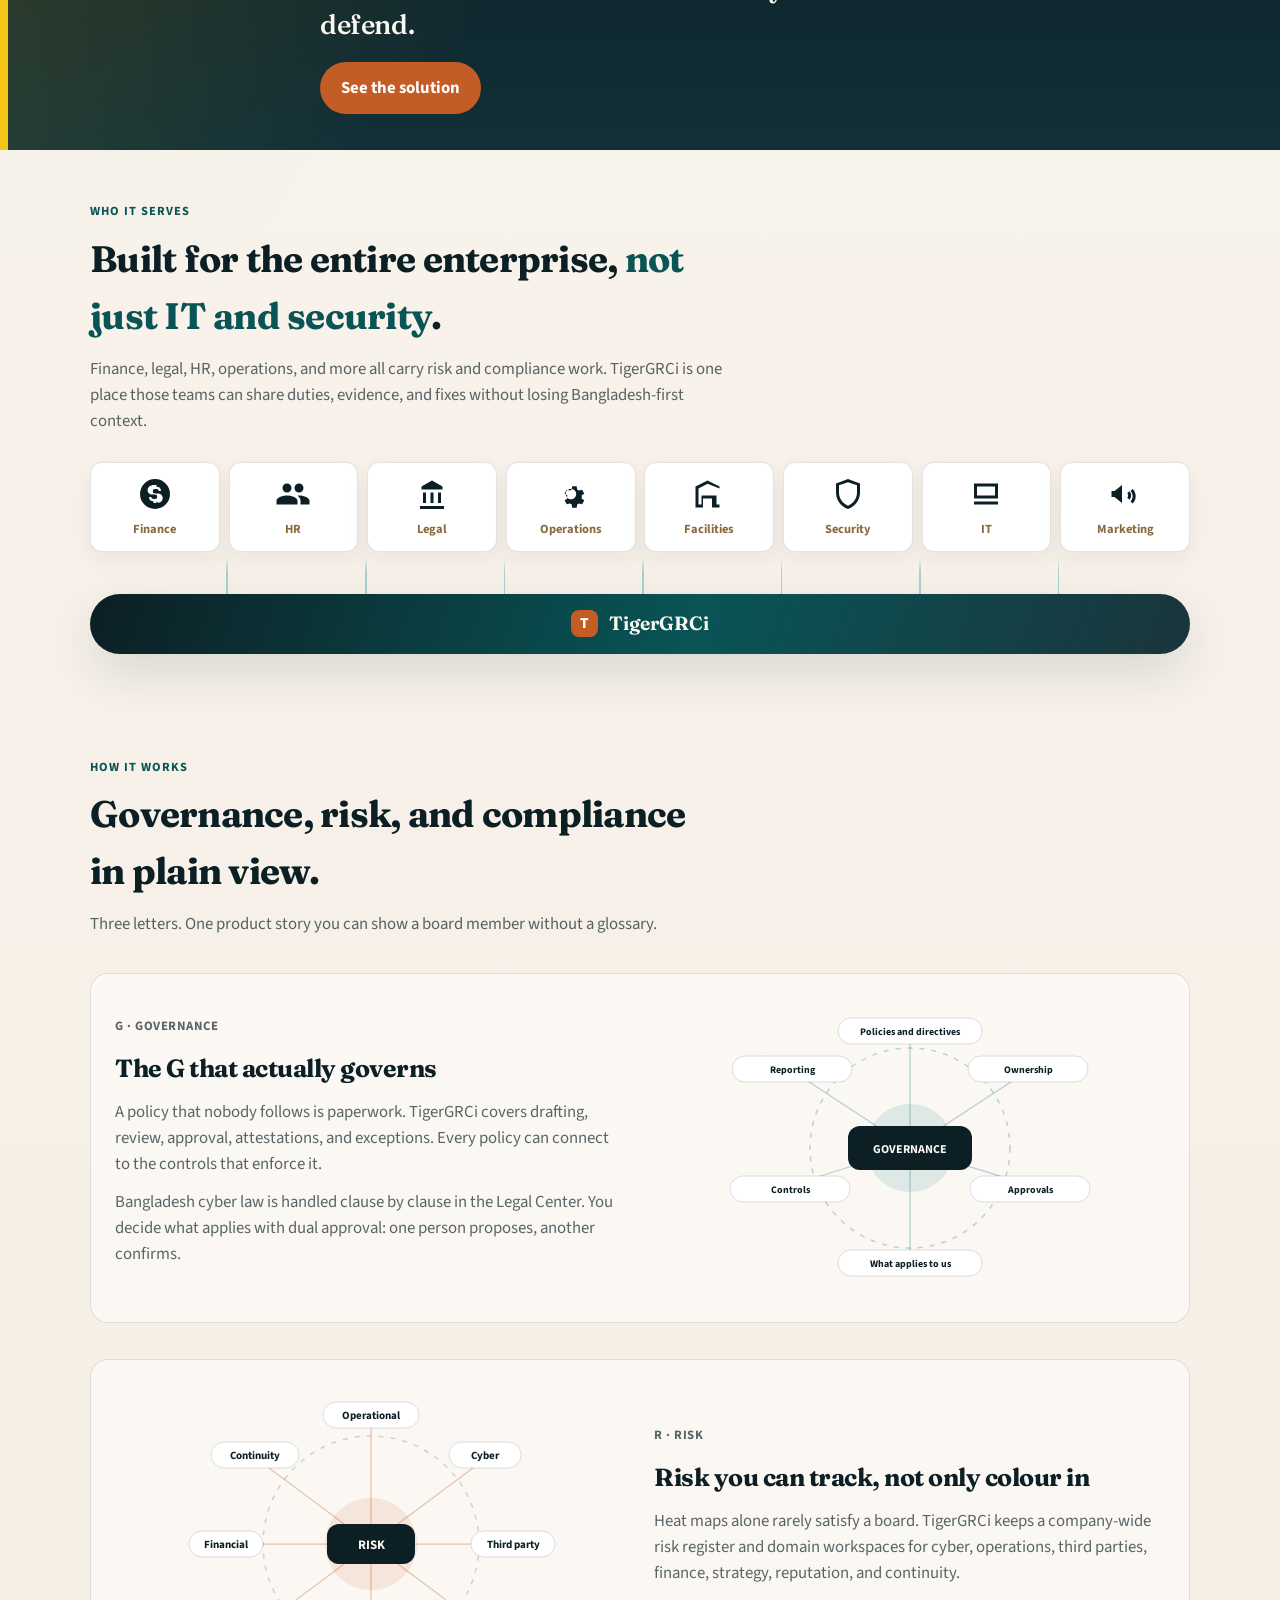
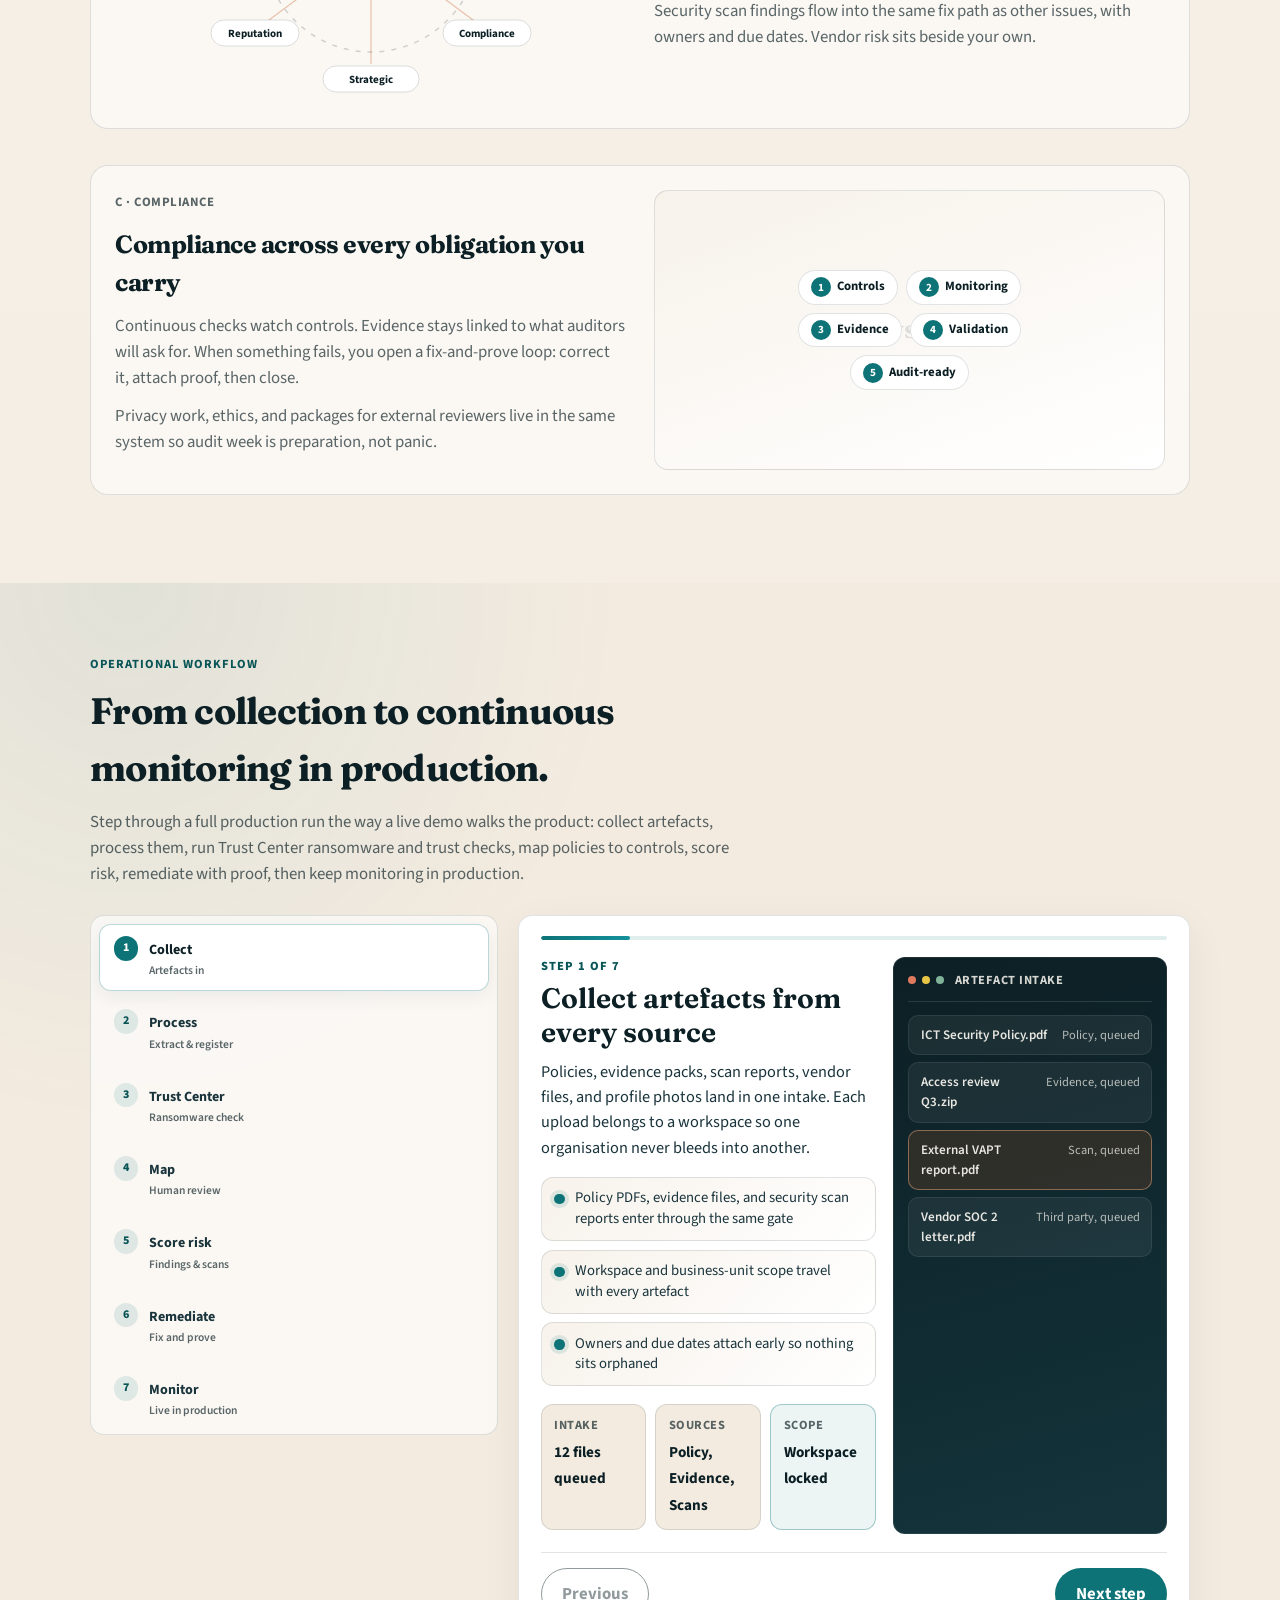
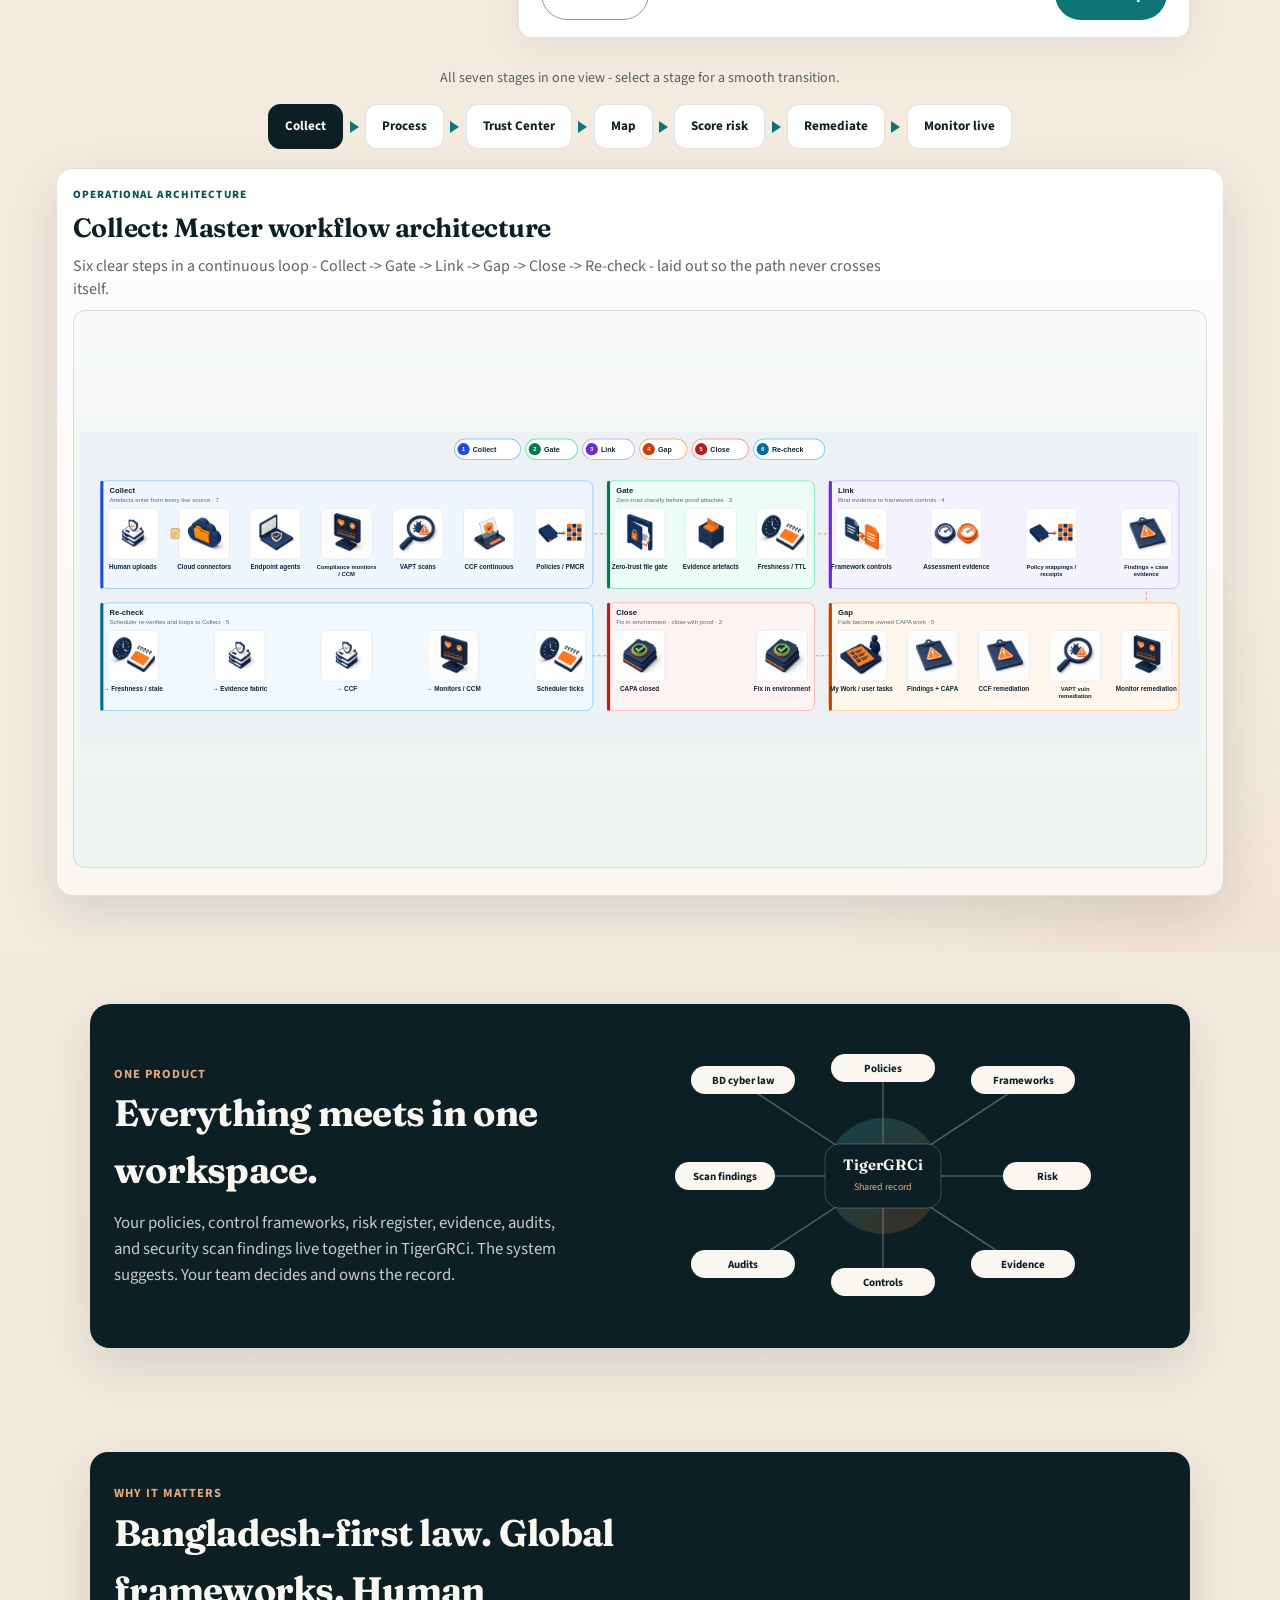
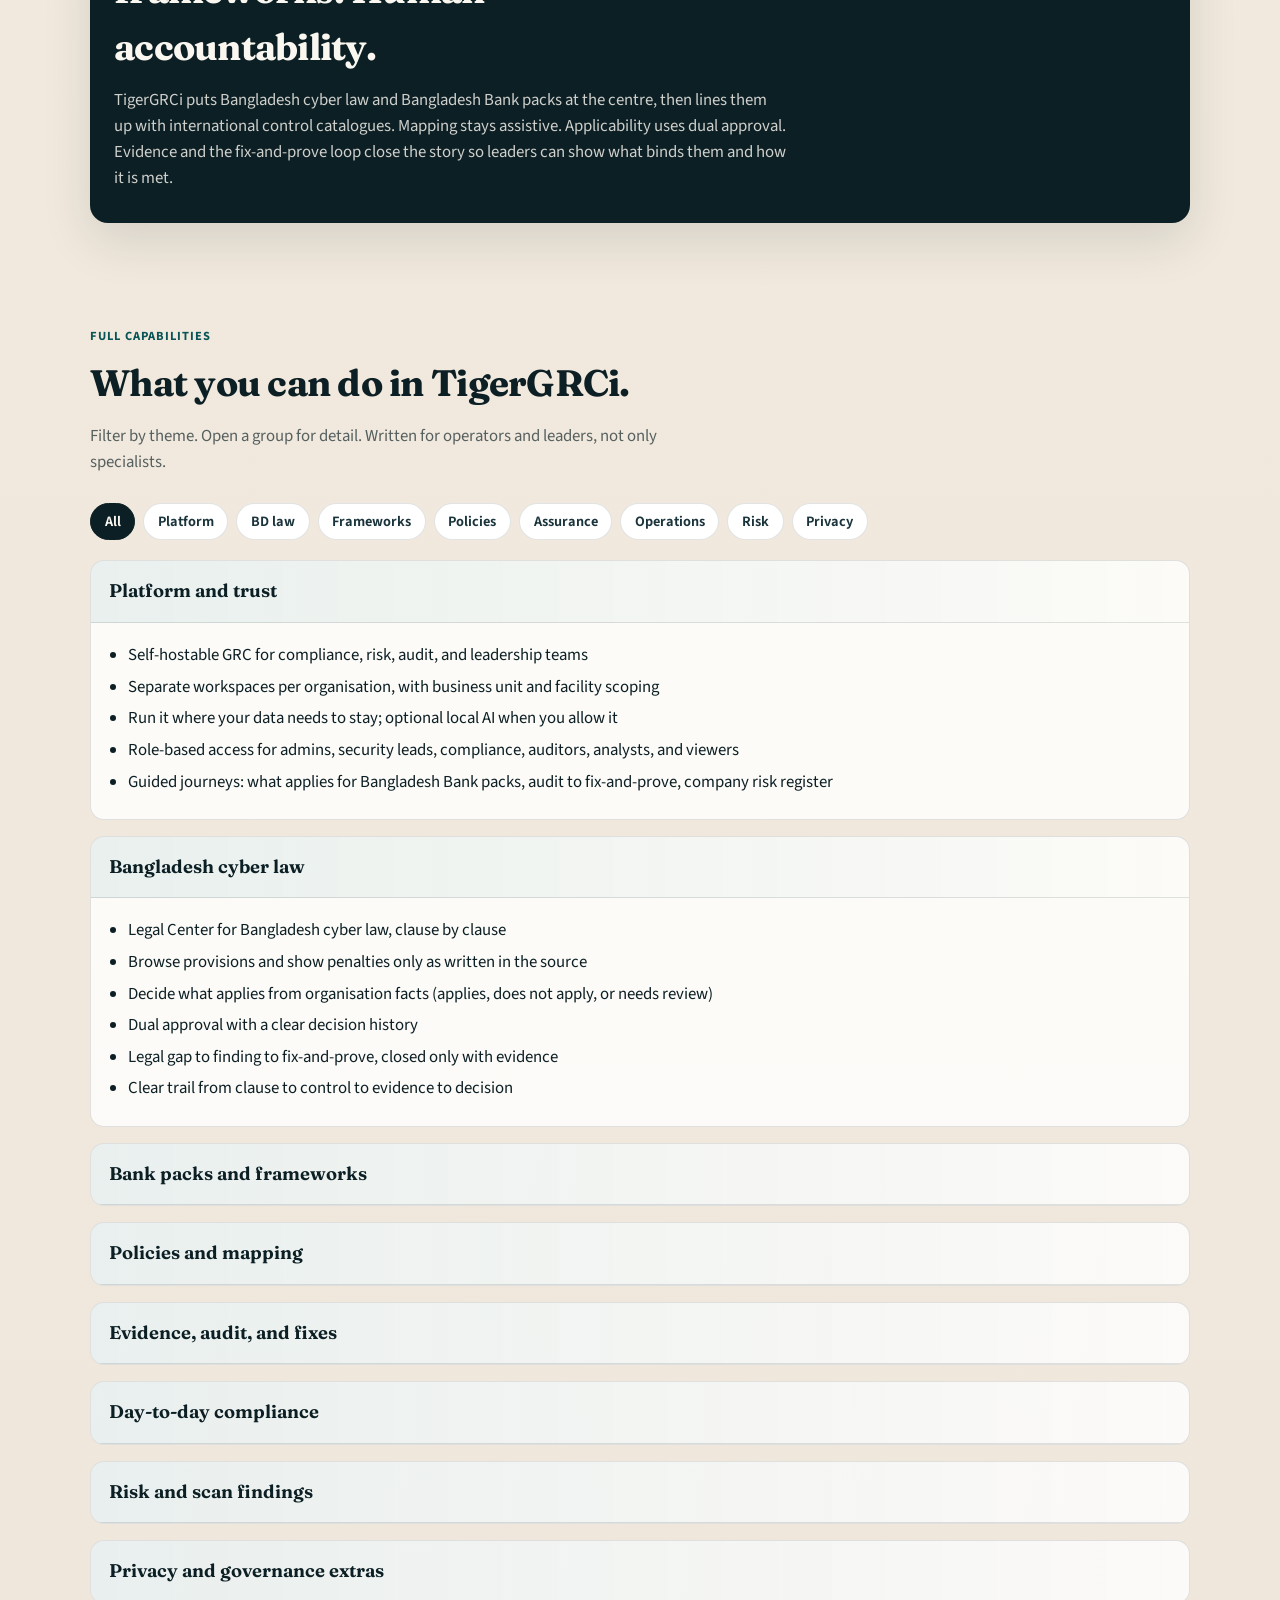
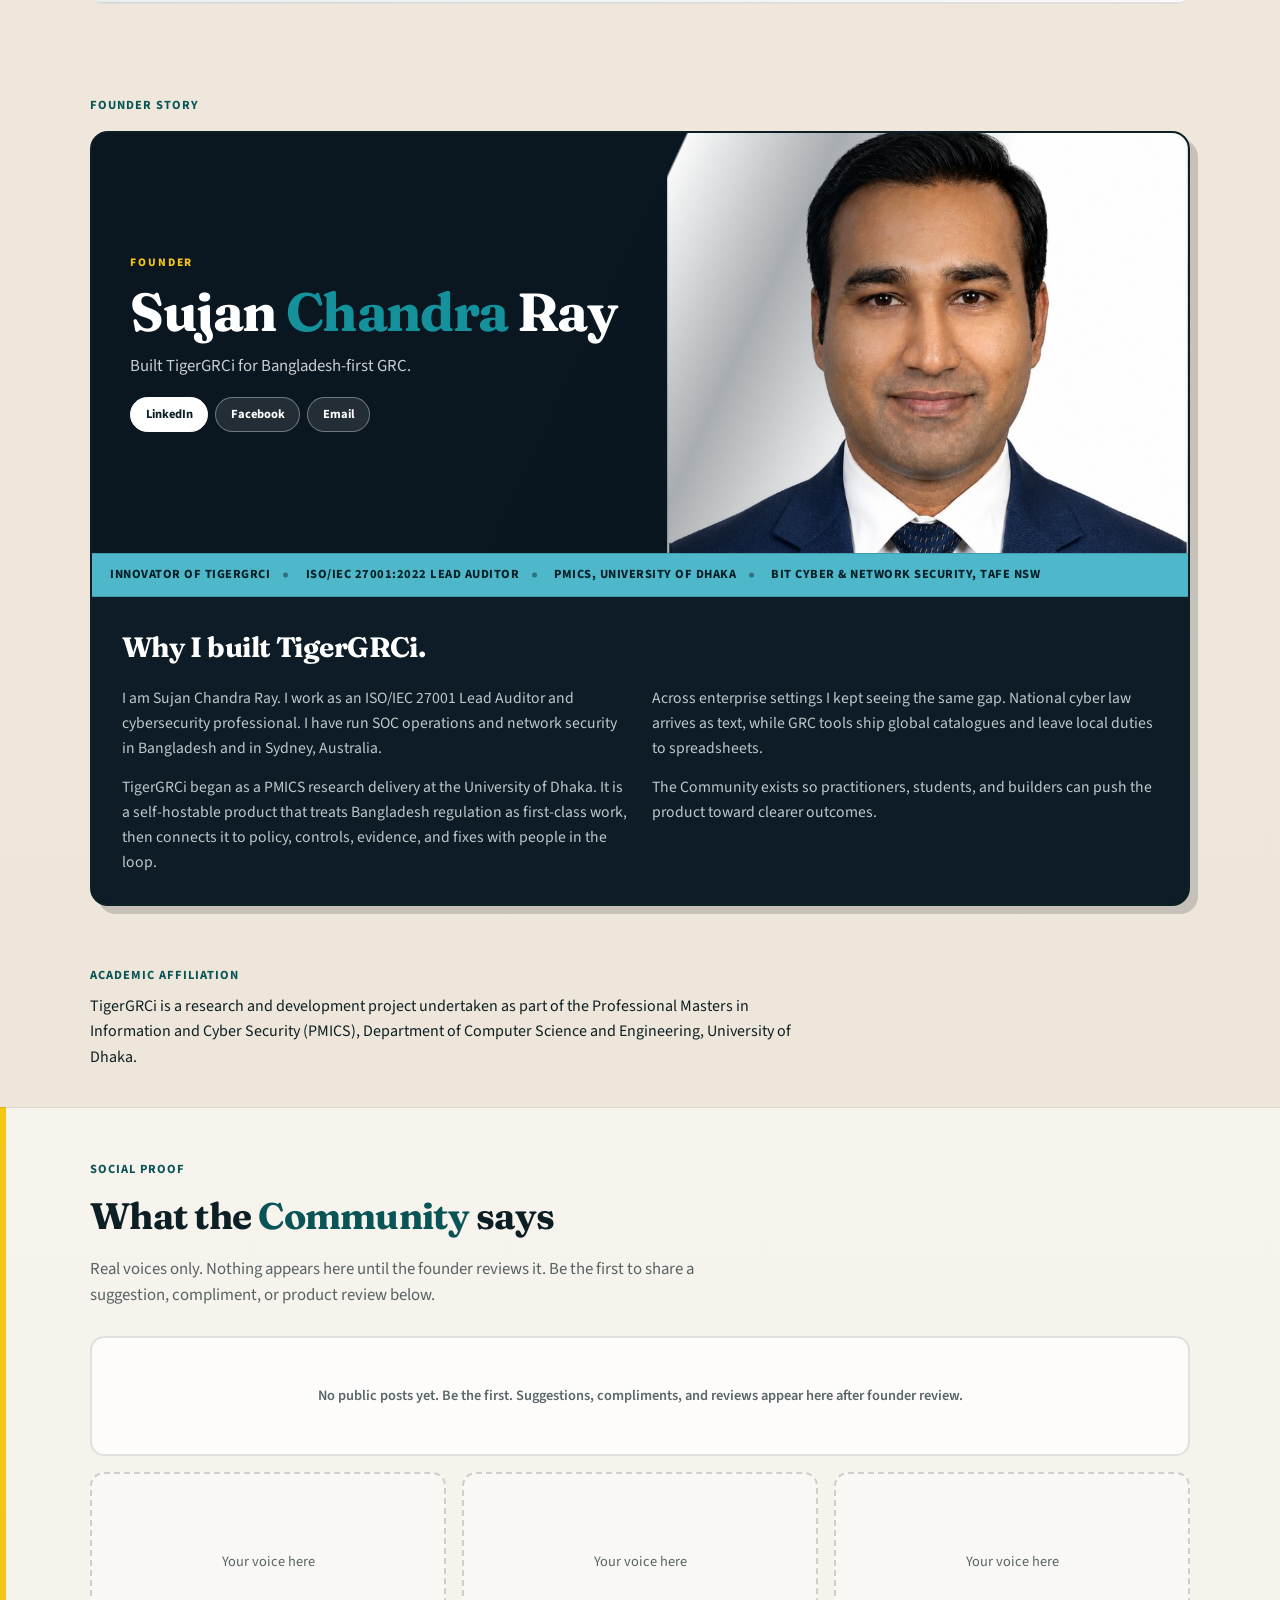
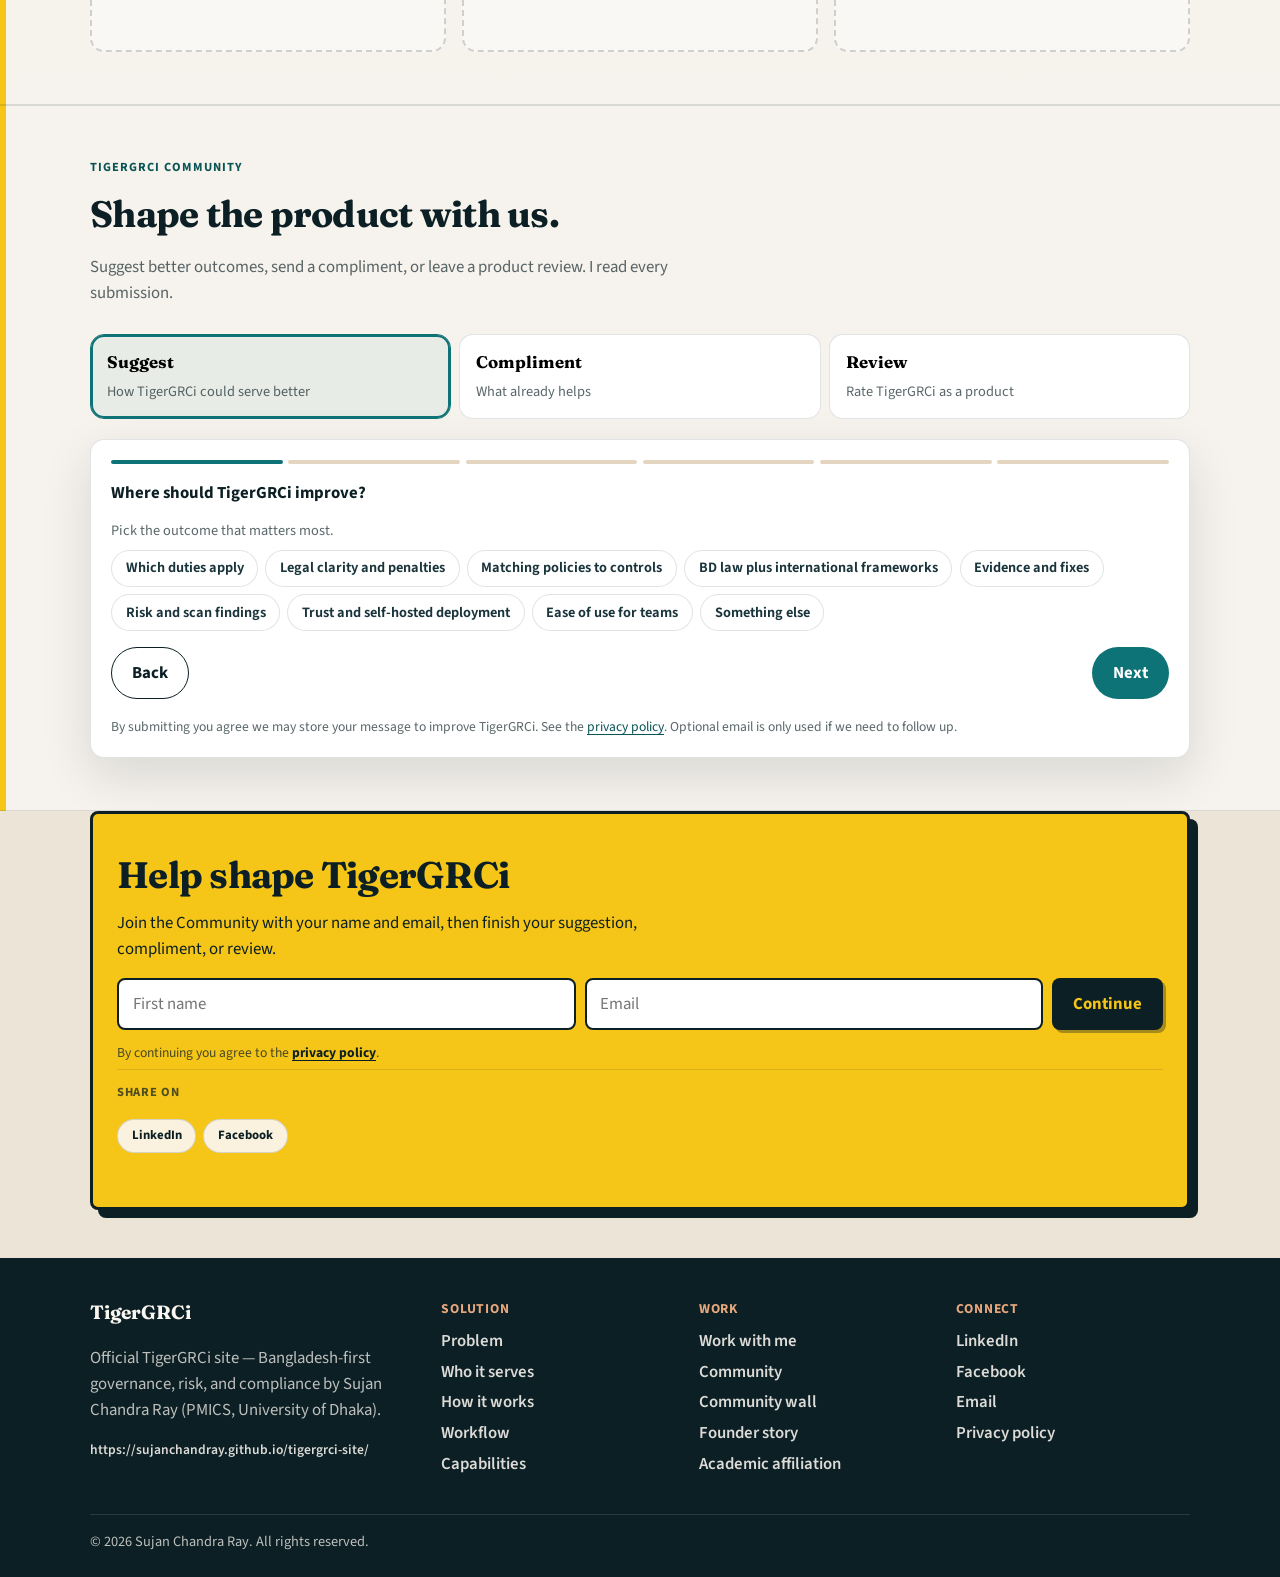
==== commit fc6beeb0: "Restore github.io as canonical host until Cloudflare deploy is authenticated. Keep sitemap URLs on t" ====
--- a/index.html
+++ b/index.html
@@ -12,22 +12,22 @@
   <meta http-equiv="Content-Security-Policy" content="default-src 'none'; base-uri 'self'; object-src 'none'; frame-src 'none'; form-action 'self' https://formspree.io; connect-src 'self' https://formspree.io; script-src 'self'; style-src 'self' 'unsafe-inline'; font-src 'self'; img-src 'self' data:; media-src 'self'; upgrade-insecure-requests" />
   <meta name="referrer" content="strict-origin-when-cross-origin" />
   <meta http-equiv="X-Content-Type-Options" content="nosniff" />
-  <link rel="canonical" href="https://tigergrci.sujanray.workers.dev/" />
-  <link rel="sitemap" type="application/xml" title="Sitemap" href="https://tigergrci.sujanray.workers.dev/sitemap.xml" />
+  <link rel="canonical" href="https://sujanchandray.github.io/tigergrci-site/" />
+  <link rel="sitemap" type="application/xml" title="Sitemap" href="https://sujanchandray.github.io/tigergrci-site/sitemap.xml" />
 
   <meta property="og:type" content="website" />
   <meta property="og:site_name" content="TigerGRCi" />
   <meta property="og:title" content="TigerGRCi | Bangladesh-first governance, risk, and compliance" />
   <meta property="og:description" content="Decide which cyber duties apply, map policies to controls, and prove fixes with evidence. Built by Sujan Chandra Ray." />
-  <meta property="og:url" content="https://tigergrci.sujanray.workers.dev/" />
-  <meta property="og:image" content="https://tigergrci.sujanray.workers.dev/assets/tigergrci-cover.jpg" />
+  <meta property="og:url" content="https://sujanchandray.github.io/tigergrci-site/" />
+  <meta property="og:image" content="https://sujanchandray.github.io/tigergrci-site/assets/tigergrci-cover.jpg" />
   <meta property="og:image:alt" content="TigerGRCi cover" />
   <meta property="og:locale" content="en_US" />
 
   <meta name="twitter:card" content="summary_large_image" />
   <meta name="twitter:title" content="TigerGRCi | Bangladesh-first GRC" />
   <meta name="twitter:description" content="Governance, risk, and compliance you can run - Bangladesh cyber law at the centre." />
-  <meta name="twitter:image" content="https://tigergrci.sujanray.workers.dev/assets/tigergrci-cover.jpg" />
+  <meta name="twitter:image" content="https://sujanchandray.github.io/tigergrci-site/assets/tigergrci-cover.jpg" />
 
   <link rel="icon" href="assets/tigergrci-cover.jpg" type="image/jpeg" />
   <link rel="stylesheet" href="fonts.css?v=archflow69" />
@@ -38,17 +38,17 @@
     "@graph": [
       {
         "@type": "Organization",
-        "@id": "https://tigergrci.sujanray.workers.dev/#org",
+        "@id": "https://sujanchandray.github.io/tigergrci-site/#org",
         "name": "TigerGRCi",
         "alternateName": ["Tiger GRC i", "TigerGRC"],
-        "url": "https://tigergrci.sujanray.workers.dev/",
-        "logo": "https://tigergrci.sujanray.workers.dev/assets/tigergrci-cover.jpg",
+        "url": "https://sujanchandray.github.io/tigergrci-site/",
+        "logo": "https://sujanchandray.github.io/tigergrci-site/assets/tigergrci-cover.jpg",
         "description": "Bangladesh-first governance, risk, and compliance platform.",
         "founder": {
           "@type": "Person",
           "name": "Sujan Chandra Ray",
           "jobTitle": "ISO/IEC 27001 Lead Auditor",
-          "url": "https://tigergrci.sujanray.workers.dev/#story",
+          "url": "https://sujanchandray.github.io/tigergrci-site/#story",
           "sameAs": [
             "https://www.linkedin.com/in/sujan-c-ray"
           ]
@@ -60,25 +60,25 @@
       },
       {
         "@type": "WebSite",
-        "@id": "https://tigergrci.sujanray.workers.dev/#website",
-        "url": "https://tigergrci.sujanray.workers.dev/",
+        "@id": "https://sujanchandray.github.io/tigergrci-site/#website",
+        "url": "https://sujanchandray.github.io/tigergrci-site/",
         "name": "TigerGRCi",
         "alternateName": ["Tiger GRC i", "TigerGRC", "Tiger GRCi"],
         "description": "TigerGRCi helps organisations decide which cyber duties apply, connect policies to controls, and prove fixes with evidence.",
-        "publisher": { "@id": "https://tigergrci.sujanray.workers.dev/#org" },
+        "publisher": { "@id": "https://sujanchandray.github.io/tigergrci-site/#org" },
         "inLanguage": "en",
         "potentialAction": {
           "@type": "ReadAction",
-          "target": "https://tigergrci.sujanray.workers.dev/"
+          "target": "https://sujanchandray.github.io/tigergrci-site/"
         }
       },
       {
         "@type": "WebPage",
-        "@id": "https://tigergrci.sujanray.workers.dev/#webpage",
-        "url": "https://tigergrci.sujanray.workers.dev/",
+        "@id": "https://sujanchandray.github.io/tigergrci-site/#webpage",
+        "url": "https://sujanchandray.github.io/tigergrci-site/",
         "name": "TigerGRCi | Bangladesh-first governance, risk, and compliance",
-        "isPartOf": { "@id": "https://tigergrci.sujanray.workers.dev/#website" },
-        "about": { "@id": "https://tigergrci.sujanray.workers.dev/#org" },
+        "isPartOf": { "@id": "https://sujanchandray.github.io/tigergrci-site/#website" },
+        "about": { "@id": "https://sujanchandray.github.io/tigergrci-site/#org" },
         "description": "Bangladesh-first GRC platform: cyber law applicability, policy-to-control mapping, and evidence you can prove.",
         "inLanguage": "en",
         "dateModified": "2026-10-09"
@@ -89,7 +89,7 @@
         "applicationCategory": "BusinessApplication",
         "operatingSystem": "Self-hosted",
         "description": "Governance, risk, and compliance platform with Bangladesh cyber law at the centre, mapped to international frameworks.",
-        "url": "https://tigergrci.sujanray.workers.dev/",
+        "url": "https://sujanchandray.github.io/tigergrci-site/",
         "author": {
           "@type": "Person",
           "name": "Sujan Chandra Ray",
@@ -107,7 +107,7 @@
     <p>
       TigerGRCi is the official Bangladesh-first governance, risk, and compliance platform site by
       Sujan Chandra Ray (PMICS, University of Dhaka).
-      Visit <a href="https://tigergrci.sujanray.workers.dev/">https://tigergrci.sujanray.workers.dev/</a>
+      Visit <a href="https://sujanchandray.github.io/tigergrci-site/">https://sujanchandray.github.io/tigergrci-site/</a>
       for the product overview, workflow, and community.
     </p>
   </noscript>
@@ -734,7 +734,7 @@
           by Sujan Chandra Ray (PMICS, University of Dhaka).
         </p>
         <p class="fine-print">
-          <a href="https://tigergrci.sujanray.workers.dev/">https://tigergrci.sujanray.workers.dev/</a>
+          <a href="https://sujanchandray.github.io/tigergrci-site/">https://sujanchandray.github.io/tigergrci-site/</a>
         </p>
       </div>
       <div>
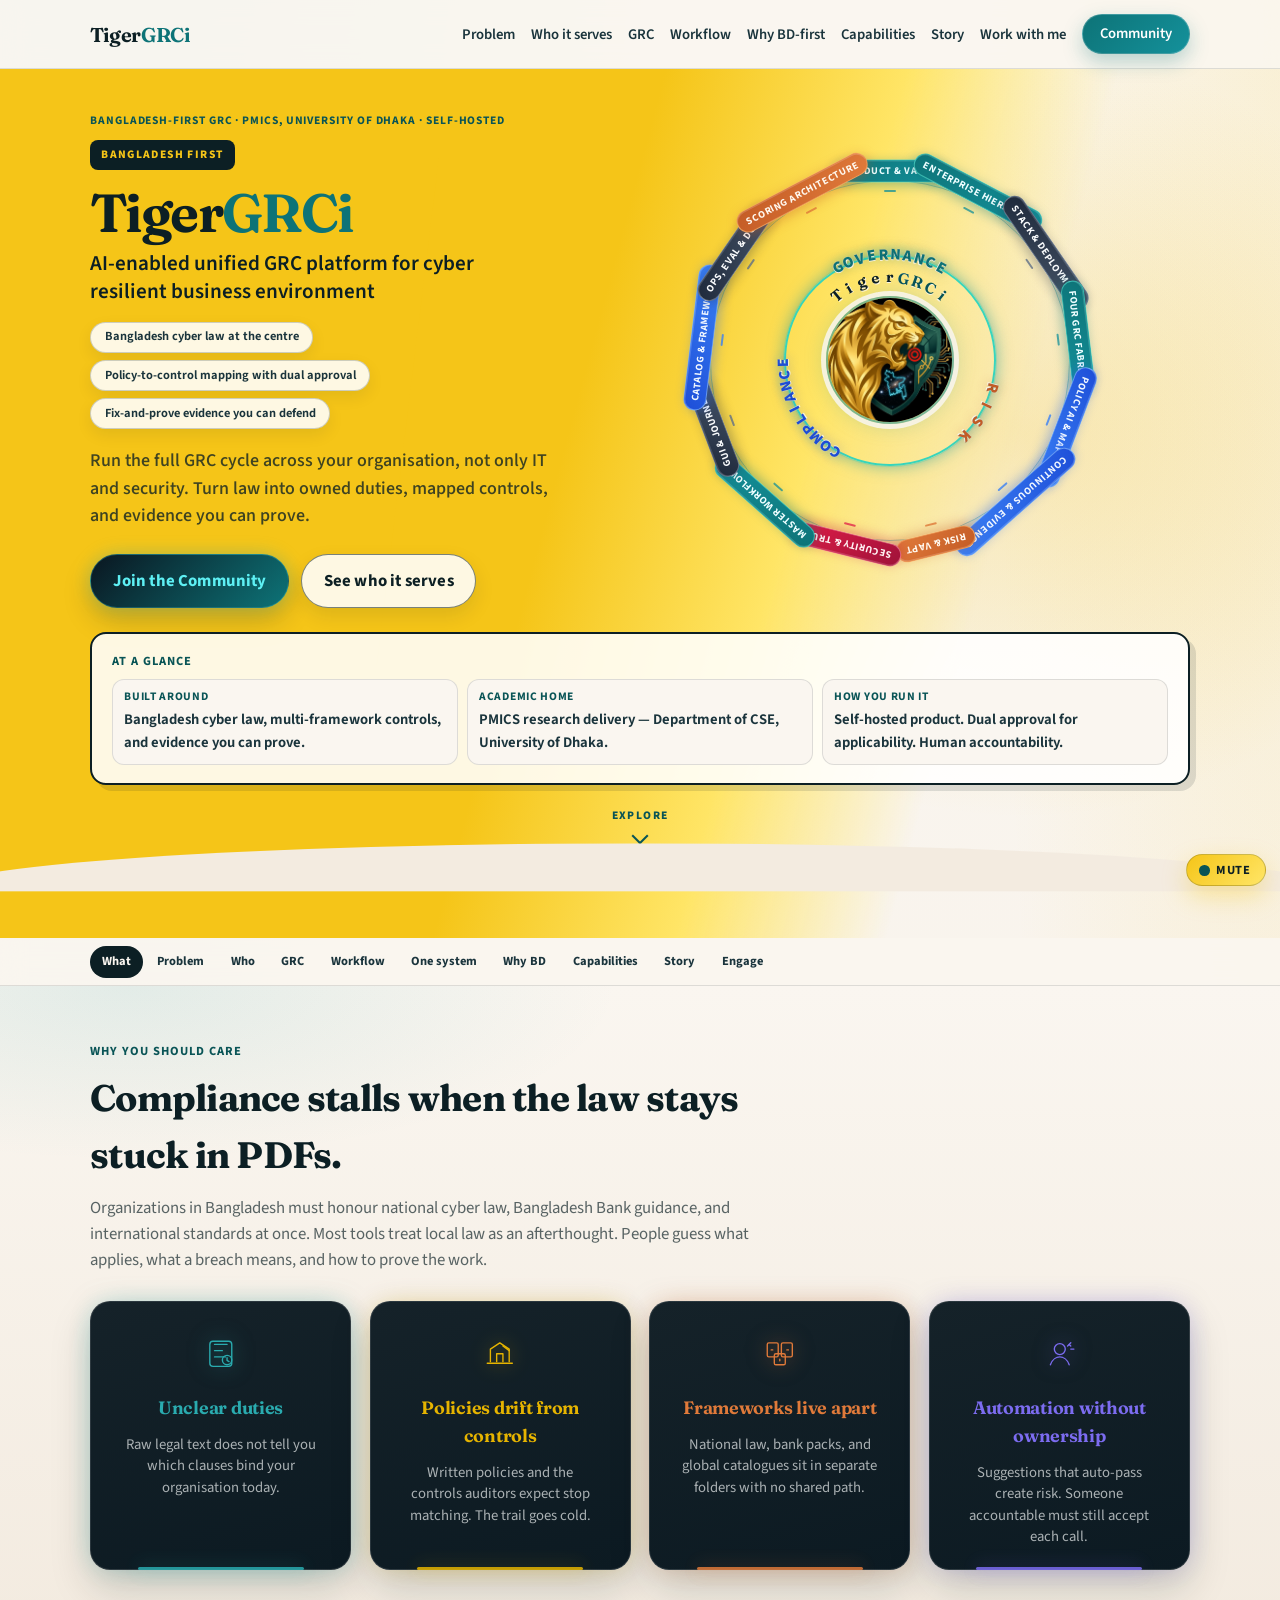
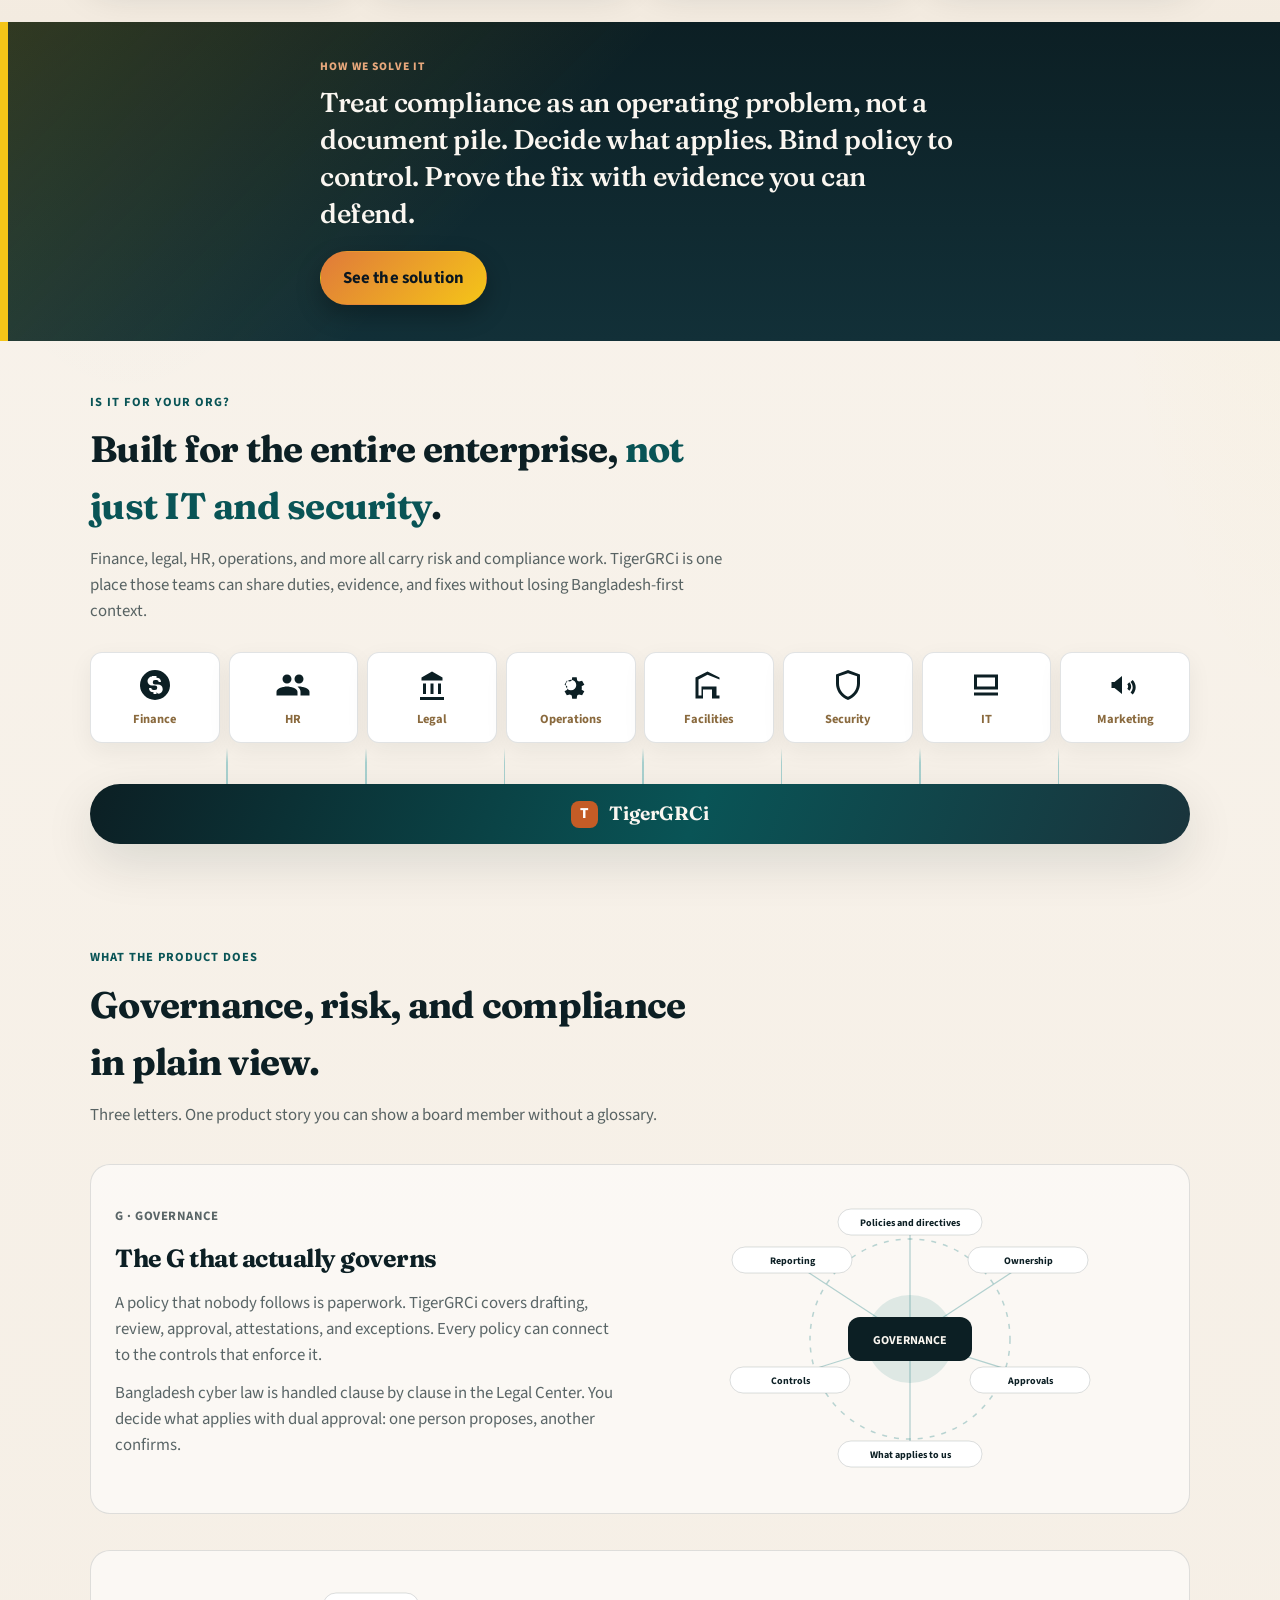
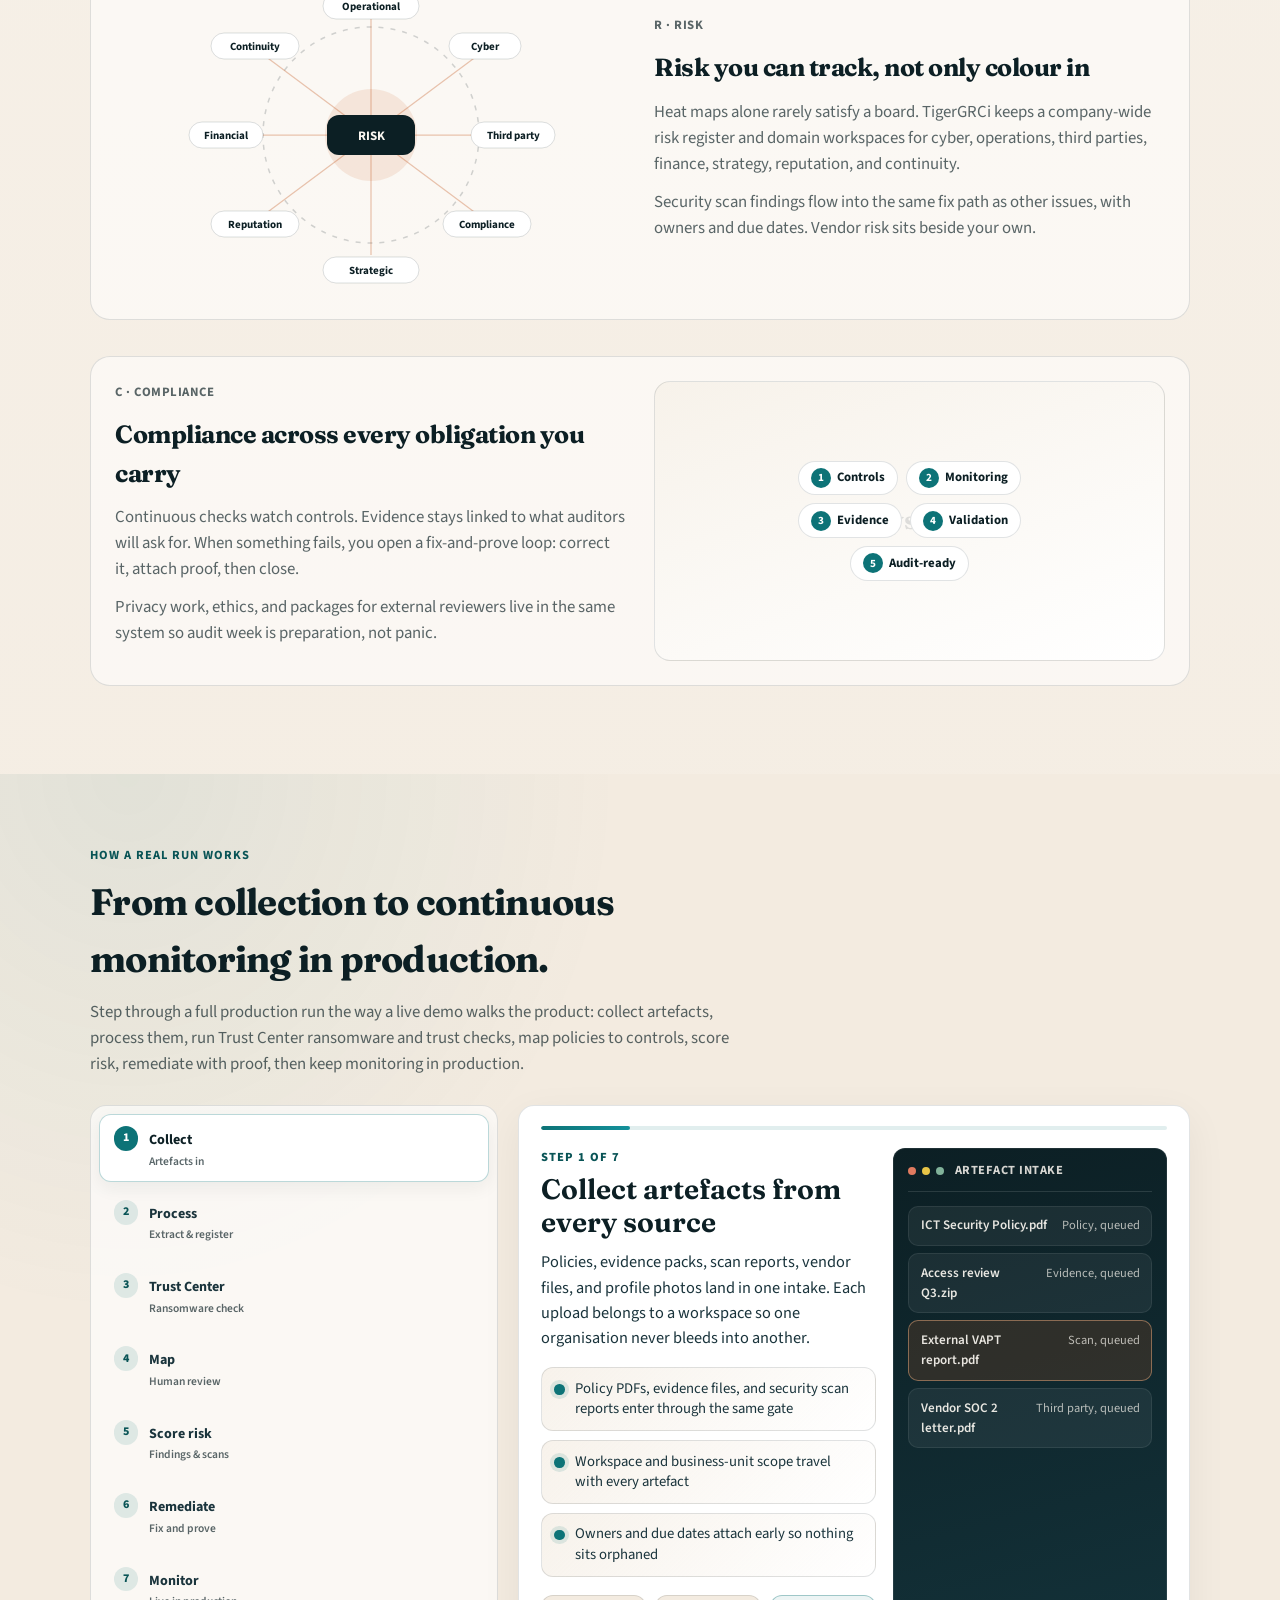
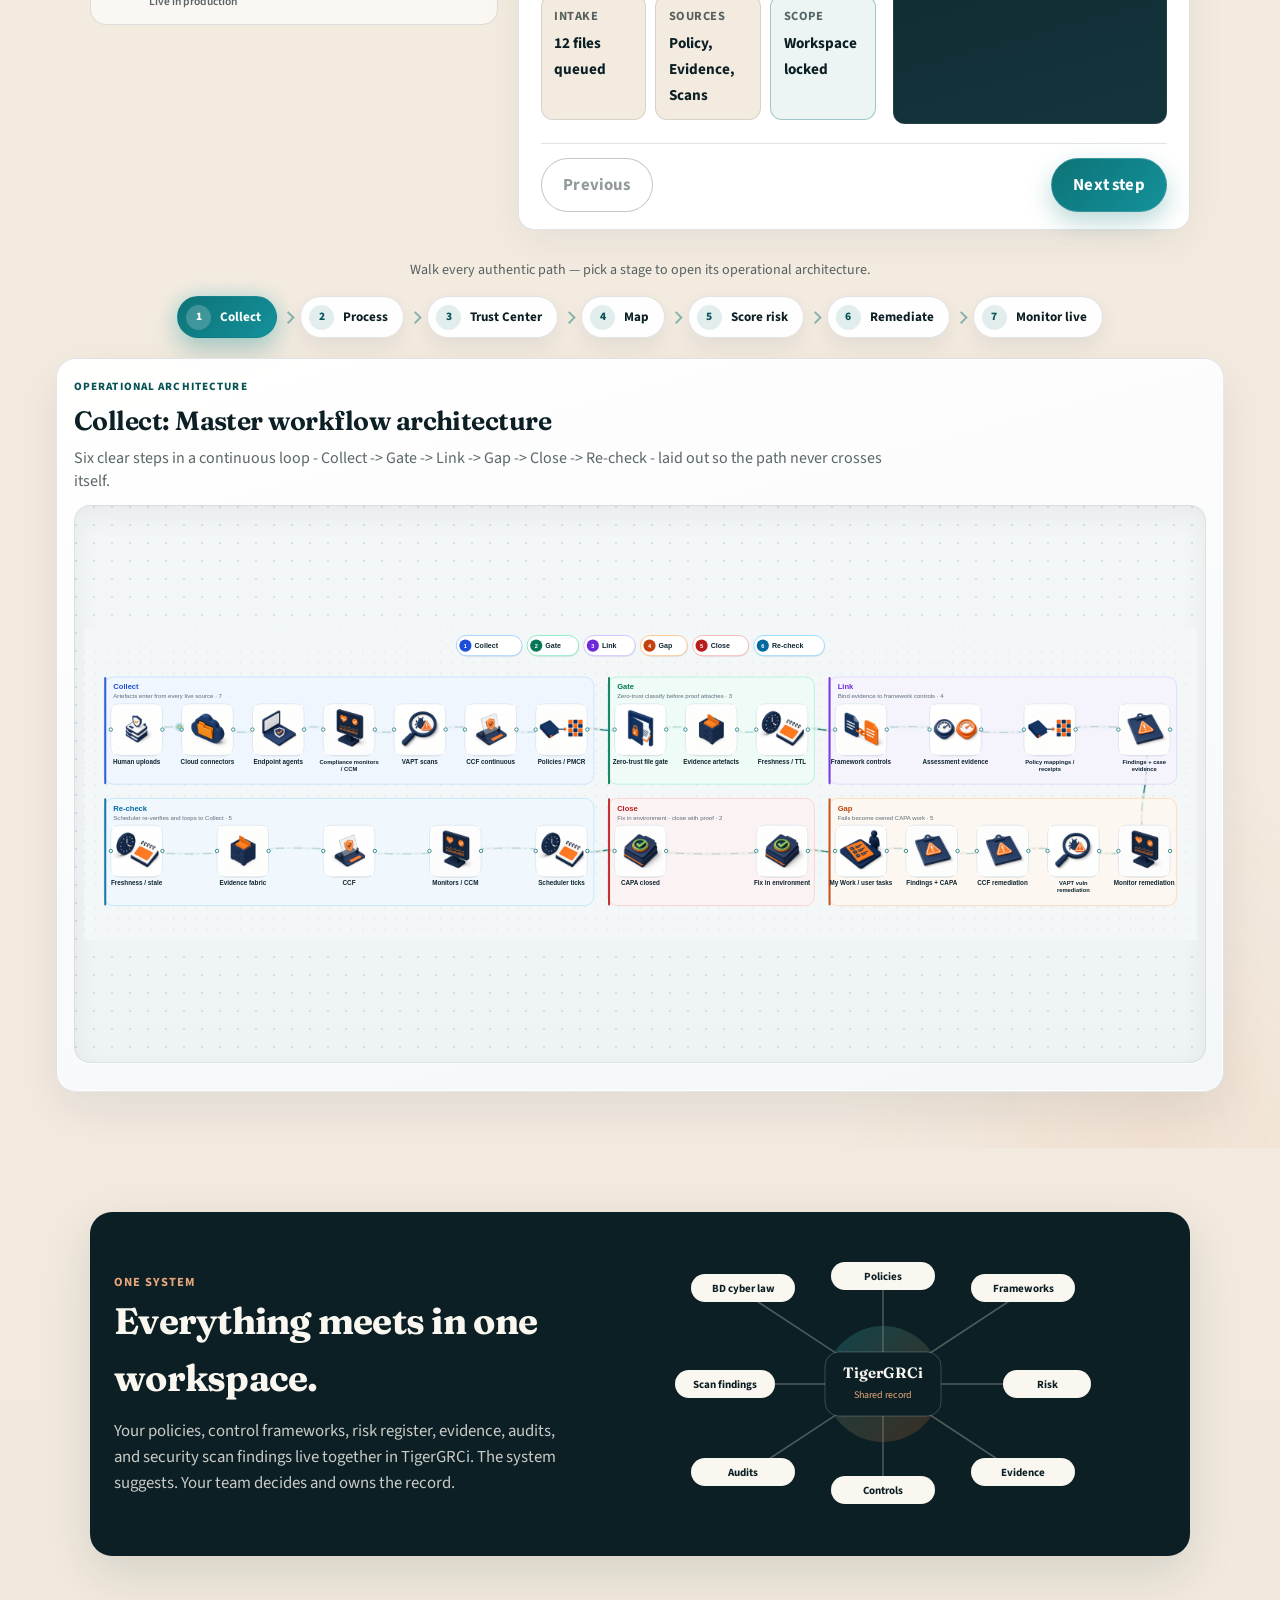
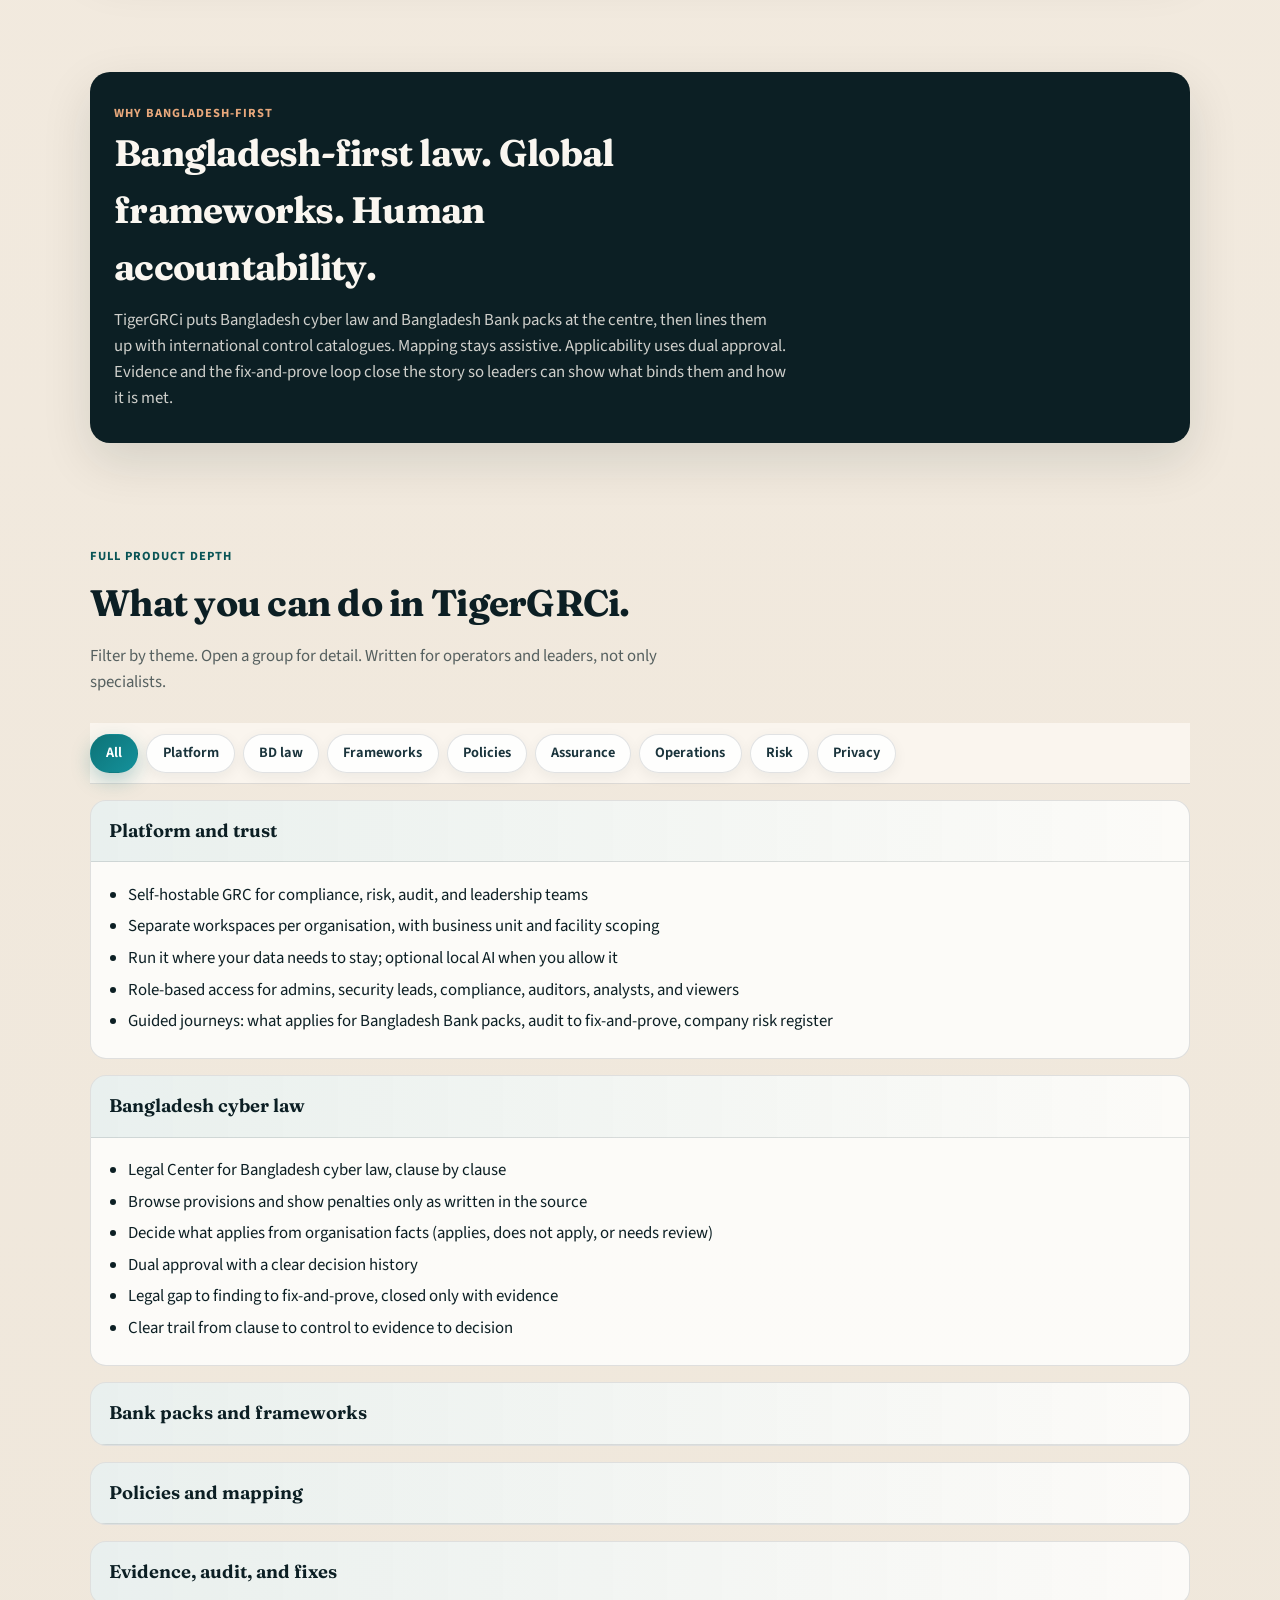
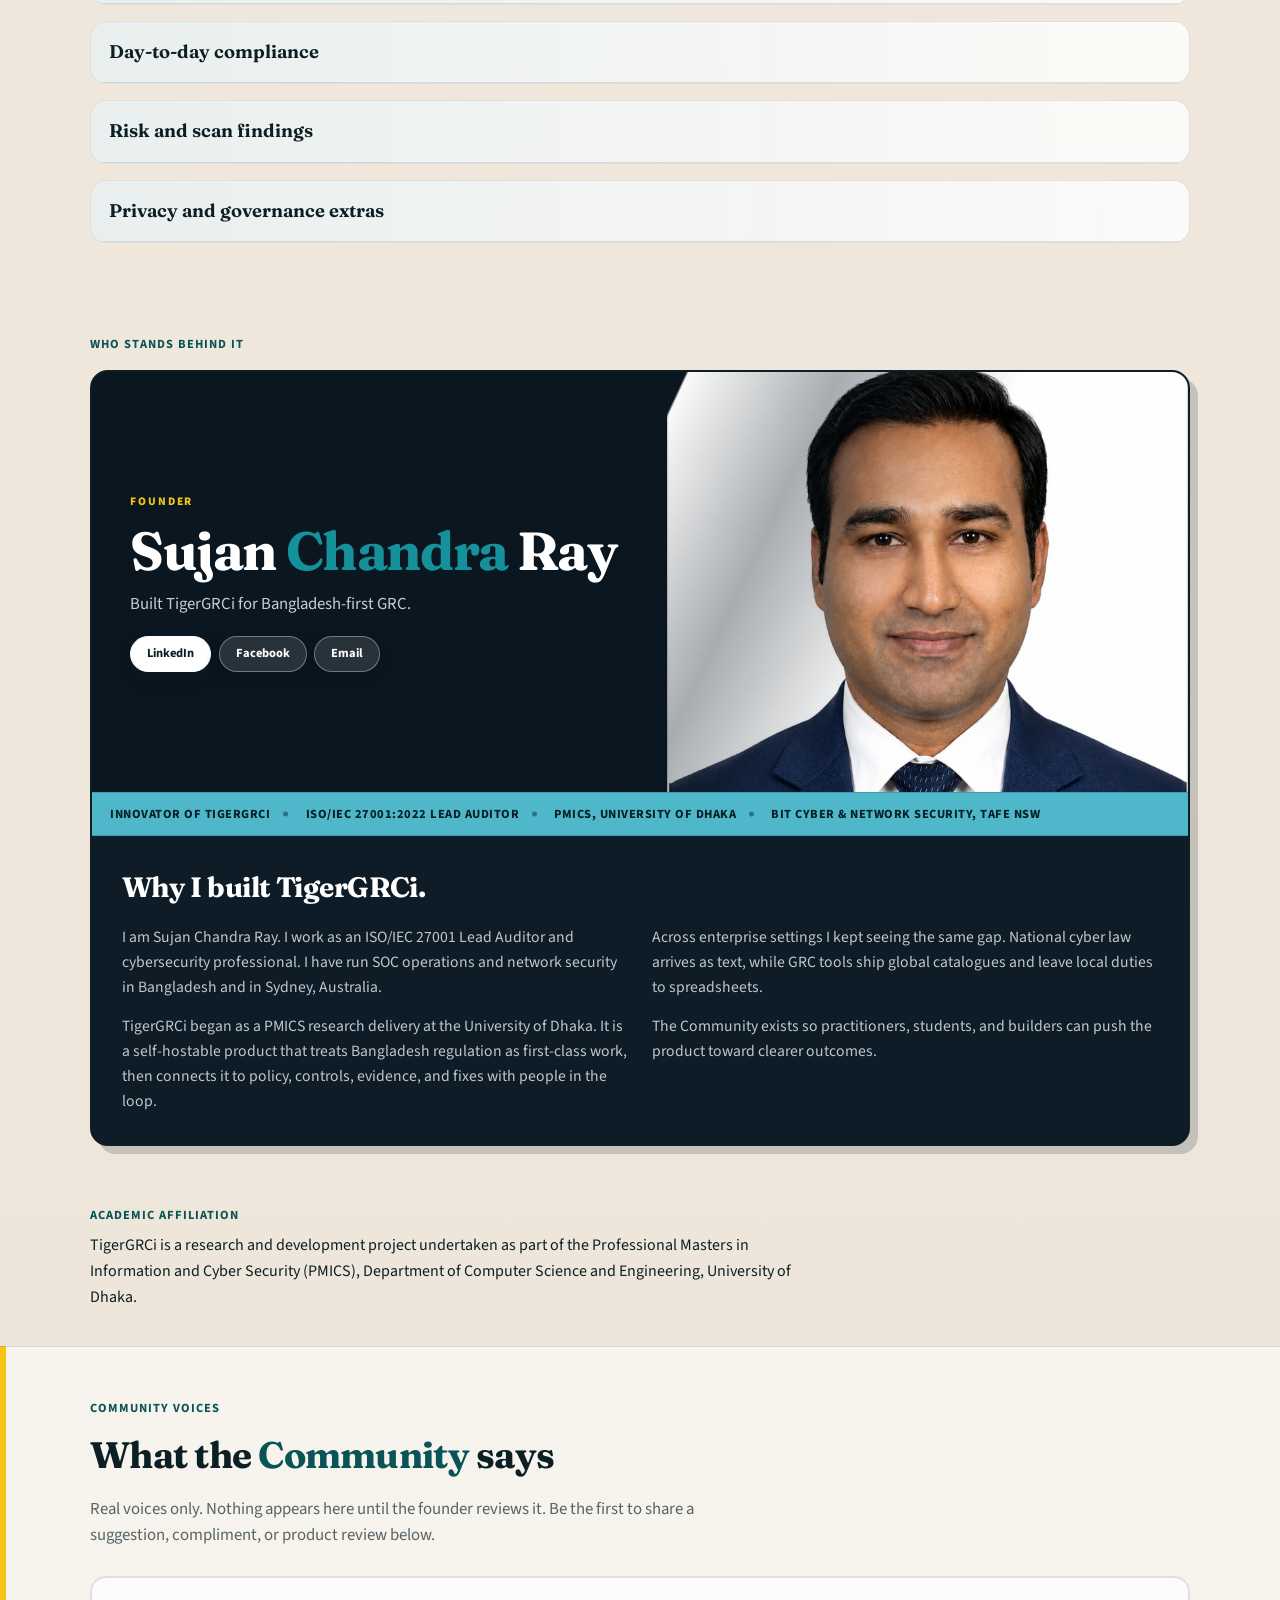
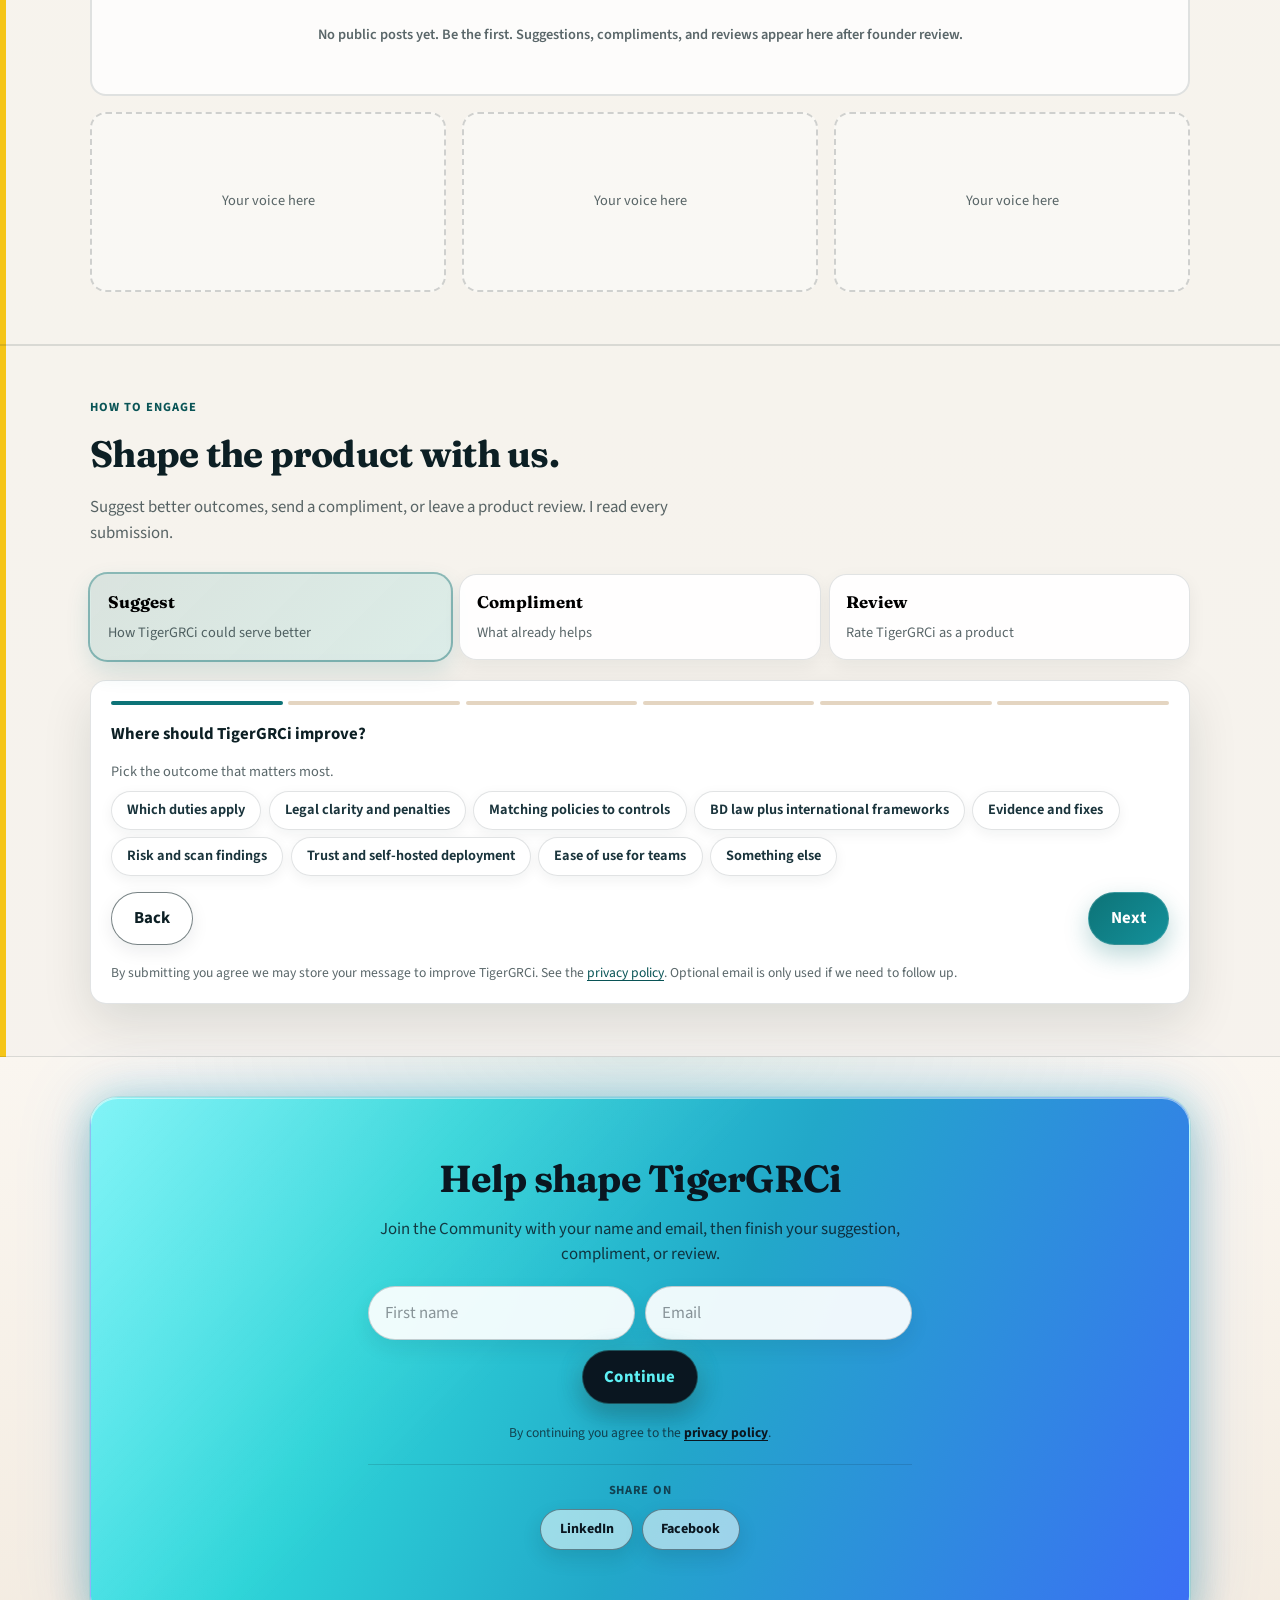
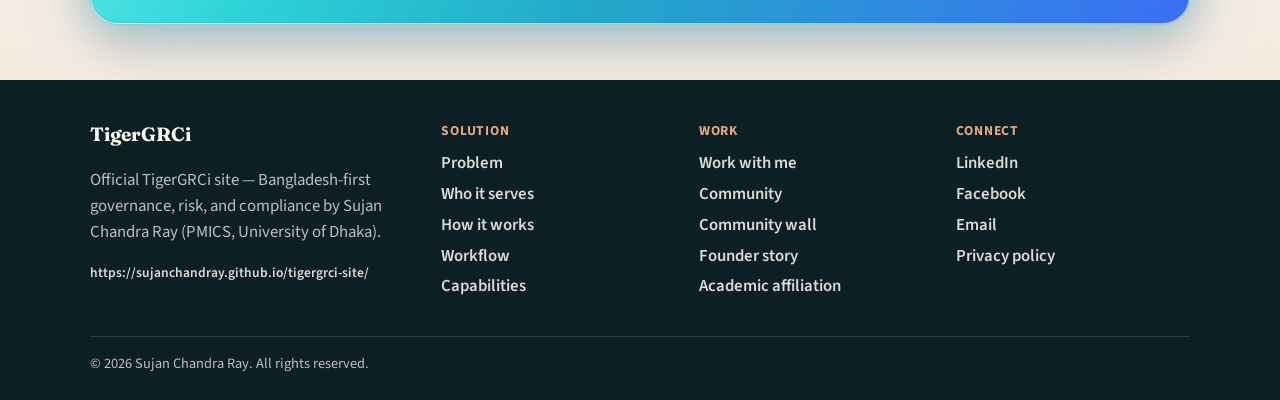
==== commit e5e2371d: "Restore classic SVG Operational Architecture. Ship archflow75 with Collect through Re-check phase pa" ====
--- a/index.html
+++ b/index.html
@@ -1,4 +1,4 @@
-<!DOCTYPE html>
+﻿<!DOCTYPE html>
 <html lang="en">
 <head>
   <meta charset="utf-8" />
@@ -30,8 +30,8 @@
   <meta name="twitter:image" content="https://sujanchandray.github.io/tigergrci-site/assets/tigergrci-cover.jpg" />
 
   <link rel="icon" href="assets/tigergrci-cover.jpg" type="image/jpeg" />
-  <link rel="stylesheet" href="fonts.css?v=archflow69" />
-  <link rel="stylesheet" href="styles.css?v=academic1" />
+  <link rel="stylesheet" href="fonts.css?v=archflow75" />
+  <link rel="stylesheet" href="styles.css?v=archflow75" />
   <script type="application/ld+json">
   {
     "@context": "https://schema.org",
@@ -121,9 +121,11 @@
       <button class="nav-toggle" type="button" aria-expanded="false" aria-controls="nav-menu">Menu</button>
       <ul class="nav-links" id="nav-menu">
         <li><a href="#problem">Problem</a></li>
-        <li><a href="#product">Solution</a></li>
-        <li><a href="#grc">How it works</a></li>
+        <li><a href="#product">Who it serves</a></li>
+        <li><a href="#grc">GRC</a></li>
         <li><a href="#workflow">Workflow</a></li>
+        <li><a href="#why">Why BD-first</a></li>
+        <li><a href="#capabilities">Capabilities</a></li>
         <li><a href="#story">Story</a></li>
         <li><a href="work-with-me.html">Work with me</a></li>
         <li><a class="nav-cta" href="#community">Community</a></li>
@@ -136,22 +138,22 @@
     <section class="hero hero--flat" id="top">
       <div class="wrap hero-grid">
         <div class="hero-copy">
+          <p class="hero-trust-badge">Bangladesh-first GRC · PMICS, University of Dhaka · Self-hosted</p>
           <p class="hero-place">Bangladesh First</p>
           <h1 class="hero-brand">Tiger<span>GRCi</span></h1>
           <p class="hero-tagline">AI-enabled unified GRC platform for cyber resilient business environment</p>
-          <p class="hero-academic">
-            <span>An academic research and development project</span>
-            <span>Professional Masters in Information and Cyber Security (PMICS)</span>
-            <span>Department of Computer Science and Engineering</span>
-            <span>University of Dhaka</span>
-          </p>
+          <ul class="hero-proof-pills" aria-label="What TigerGRCi delivers">
+            <li>Bangladesh cyber law at the centre</li>
+            <li>Policy-to-control mapping with dual approval</li>
+            <li>Fix-and-prove evidence you can defend</li>
+          </ul>
           <p class="hero-lead">
             Run the full GRC cycle across your organisation, not only IT and security.
-            Turn law into owned duties, mapped controls, and evidence you can prove - Bangladesh cyber law at the centre, beside the frameworks your auditors already use.
+            Turn law into owned duties, mapped controls, and evidence you can prove.
           </p>
           <div class="hero-actions">
             <a class="btn btn-primary btn-flat" href="#community">Join the Community</a>
-            <a class="btn btn-ghost btn-flat" href="#product">See the solution</a>
+            <a class="btn btn-ghost btn-flat" href="#product">See who it serves</a>
           </div>
         </div>
         <div class="hero-visual" id="hero-visual">
@@ -231,14 +233,22 @@
           </div>
         </div>
       </div>
-      <div class="hero-compose wrap" aria-label="What TigerGRCi is built around">
-        <p>
-          Built around
-          <strong>Bangladesh cyber law</strong>,
-          <strong>multi-framework controls</strong>,
-          and
-          <strong>evidence you can prove</strong>.
-        </p>
+      <div class="wrap hero-at-a-glance" aria-label="TigerGRCi at a glance">
+        <p class="section-label">At a glance</p>
+        <ul class="hero-at-a-glance-list">
+          <li>
+            <strong>Built around</strong>
+            Bangladesh cyber law, multi-framework controls, and evidence you can prove.
+          </li>
+          <li>
+            <strong>Academic home</strong>
+            PMICS research delivery — Department of CSE, University of Dhaka.
+          </li>
+          <li>
+            <strong>How you run it</strong>
+            Self-hosted product. Dual approval for applicability. Human accountability.
+          </li>
+        </ul>
       </div>
       <a class="scroll-cue" href="#problem" aria-label="Continue to the problem">
         <span class="scroll-cue-label">Explore</span>
@@ -249,41 +259,78 @@
 
     <nav class="chapter-rail" id="chapter-rail" aria-label="Page chapters">
       <div class="wrap chapter-rail-inner">
-        <a href="#top" data-chapter="top">Top</a>
+        <a href="#top" data-chapter="top">What</a>
         <a href="#problem" data-chapter="problem">Problem</a>
-        <a href="#product" data-chapter="product">Solution</a>
-        <a href="#grc" data-chapter="grc">How it works</a>
+        <a href="#product" data-chapter="product">Who</a>
+        <a href="#grc" data-chapter="grc">GRC</a>
         <a href="#workflow" data-chapter="workflow">Workflow</a>
+        <a href="#platform" data-chapter="platform">One system</a>
+        <a href="#why" data-chapter="why">Why BD</a>
+        <a href="#capabilities" data-chapter="capabilities">Capabilities</a>
         <a href="#story" data-chapter="story">Story</a>
-        <a href="#community" data-chapter="community">Community</a>
+        <a href="#community" data-chapter="community">Engage</a>
       </div>
     </nav>
 
     <section id="problem">
-      <div class="wrap">
-        <p class="section-label">The problem</p>
-        <h2>Compliance stalls when the law stays stuck in PDFs.</h2>
-        <p class="section-intro">
-          Organizations in Bangladesh must honour national cyber law, Bangladesh Bank guidance, and international standards at once.
-          Most tools treat local law as an afterthought. People guess what applies, what a breach means, and how to prove the work.
-        </p>
-        <div class="problem-grid">
-          <article class="problem-card">
-            <h3>Unclear duties</h3>
-            <p>Raw legal text does not tell you which clauses bind your organisation today.</p>
-          </article>
-          <article class="problem-card">
-            <h3>Policies drift from controls</h3>
-            <p>Written policies and the controls auditors expect stop matching. The trail goes cold.</p>
-          </article>
-          <article class="problem-card">
-            <h3>Frameworks live apart</h3>
-            <p>National law, bank packs, and global catalogues sit in separate folders with no shared path.</p>
-          </article>
-          <article class="problem-card">
-            <h3>Automation without ownership</h3>
-            <p>Suggestions that auto-pass create risk. Someone accountable must still accept each call.</p>
-          </article>
+      <div class="problem-showcase">
+        <div class="wrap">
+          <p class="section-label">Why you should care</p>
+          <h2>Compliance stalls when the law stays stuck in PDFs.</h2>
+          <p class="section-intro">
+            Organizations in Bangladesh must honour national cyber law, Bangladesh Bank guidance, and international standards at once.
+            Most tools treat local law as an afterthought. People guess what applies, what a breach means, and how to prove the work.
+          </p>
+          <div class="problem-grid">
+            <article class="problem-card problem-card--teal">
+              <div class="problem-card-icon" aria-hidden="true">
+                <svg viewBox="0 0 48 48" fill="none" stroke="currentColor" stroke-width="1.75" stroke-linecap="round" stroke-linejoin="round">
+                  <path d="M16 12h16M16 20h10M16 28h14" />
+                  <rect x="10" y="8" width="28" height="32" rx="4" />
+                  <circle cx="32" cy="32" r="6" />
+                  <path d="M32 29v3.5l2.5 1.5" />
+                </svg>
+              </div>
+              <h3>Unclear duties</h3>
+              <p>Raw legal text does not tell you which clauses bind your organisation today.</p>
+            </article>
+            <article class="problem-card problem-card--amber">
+              <div class="problem-card-icon" aria-hidden="true">
+                <svg viewBox="0 0 48 48" fill="none" stroke="currentColor" stroke-width="1.75" stroke-linecap="round" stroke-linejoin="round">
+                  <path d="M12 34V18l12-8 12 8v16" />
+                  <path d="M20 34V24h8v10" />
+                  <path d="M8 36h32" />
+                  <path d="M28 14l8 6" />
+                </svg>
+              </div>
+              <h3>Policies drift from controls</h3>
+              <p>Written policies and the controls auditors expect stop matching. The trail goes cold.</p>
+            </article>
+            <article class="problem-card problem-card--coral">
+              <div class="problem-card-icon" aria-hidden="true">
+                <svg viewBox="0 0 48 48" fill="none" stroke="currentColor" stroke-width="1.75" stroke-linecap="round" stroke-linejoin="round">
+                  <rect x="8" y="10" width="14" height="18" rx="2" />
+                  <rect x="26" y="10" width="14" height="18" rx="2" />
+                  <rect x="17" y="24" width="14" height="14" rx="2" />
+                  <path d="M15 19h-2M33 19h2M24 31v2" />
+                </svg>
+              </div>
+              <h3>Frameworks live apart</h3>
+              <p>National law, bank packs, and global catalogues sit in separate folders with no shared path.</p>
+            </article>
+            <article class="problem-card problem-card--violet">
+              <div class="problem-card-icon" aria-hidden="true">
+                <svg viewBox="0 0 48 48" fill="none" stroke="currentColor" stroke-width="1.75" stroke-linecap="round" stroke-linejoin="round">
+                  <circle cx="24" cy="18" r="7" />
+                  <path d="M12 38c2.5-7 8-10 12-10s9.5 3 12 10" />
+                  <path d="M34 14l4-4M38 18h4" />
+                  <path d="M36 12l2 2" />
+                </svg>
+              </div>
+              <h3>Automation without ownership</h3>
+              <p>Suggestions that auto-pass create risk. Someone accountable must still accept each call.</p>
+            </article>
+          </div>
         </div>
       </div>
       <aside class="solve-band" aria-label="How TigerGRCi solves it">
@@ -301,7 +348,7 @@
     <!-- D1 Enterprise hub -->
     <section id="product" class="section-enterprise">
       <div class="wrap">
-        <p class="section-label">Who it serves</p>
+        <p class="section-label">Is it for your org?</p>
         <h2>Built for the entire enterprise, <em>not just IT and security</em>.</h2>
         <p class="section-intro">
           Finance, legal, HR, operations, and more all carry risk and compliance work.
@@ -323,7 +370,7 @@
     <!-- D3 G / R / C panels -->
     <section id="grc" class="section-grc">
       <div class="wrap">
-        <p class="section-label">How it works</p>
+        <p class="section-label">What the product does</p>
         <h2>Governance, risk, and compliance in plain view.</h2>
         <p class="section-intro">Three letters. One product story you can show a board member without a glossary.</p>
 
@@ -455,7 +502,7 @@
     <!-- End-to-end operational workflow demo -->
     <section id="workflow" class="section-workflow">
       <div class="wrap">
-        <p class="section-label">Operational workflow</p>
+        <p class="section-label">How a real run works</p>
         <h2>From collection to continuous monitoring in production.</h2>
         <p class="section-intro">
           Step through a full production run the way a live demo walks the product: collect artefacts, process them,
@@ -476,7 +523,7 @@
         </div>
 
         <div class="workflow-flow-wrap">
-          <p class="workflow-flow-hint">All seven stages in one view - select a stage for a smooth transition.</p>
+          <p class="workflow-flow-hint">Walk every authentic path — pick a stage to open its operational architecture.</p>
           <div
             class="workflow-flow"
             id="workflow-flow"
@@ -498,10 +545,10 @@
     </section>
 
     <!-- D4 one platform -->
-    <section class="section-platform">
+    <section id="platform" class="section-platform">
       <div class="wrap platform-band">
         <div class="platform-copy">
-          <p class="section-label">One product</p>
+          <p class="section-label">One system</p>
           <h2>Everything meets in one workspace.</h2>
           <p>
             Your policies, control frameworks, risk register, evidence, audits, and security scan findings live together in TigerGRCi.
@@ -556,7 +603,7 @@
     <section id="why">
       <div class="wrap">
         <div class="why-band">
-          <p class="section-label" style="color: var(--accent-soft)">Why it matters</p>
+          <p class="section-label" style="color: var(--accent-soft)">Why Bangladesh-first</p>
           <h2>Bangladesh-first law. Global frameworks. Human accountability.</h2>
           <p>
             TigerGRCi puts Bangladesh cyber law and Bangladesh Bank packs at the centre, then lines them up with international control catalogues.
@@ -569,7 +616,7 @@
 
     <section id="capabilities">
       <div class="wrap">
-        <p class="section-label">Full capabilities</p>
+        <p class="section-label">Full product depth</p>
         <h2>What you can do in TigerGRCi.</h2>
         <p class="section-intro">Filter by theme. Open a group for detail. Written for operators and leaders, not only specialists.</p>
         <div class="cap-toolbar" id="cap-filters" role="tablist" aria-label="Capability themes"></div>
@@ -579,7 +626,7 @@
 
     <section id="story" class="story-section">
       <div class="wrap">
-        <p class="section-label story-section-label">Founder story</p>
+        <p class="section-label story-section-label">Who stands behind it</p>
         <div class="story-stage">
           <div class="story-stage-hero">
             <div class="story-stage-copy">
@@ -646,7 +693,7 @@
 
     <section class="community" id="voices">
       <div class="wrap">
-        <p class="section-label">Social proof</p>
+        <p class="section-label">Community voices</p>
         <h2>What the <em>Community</em> says</h2>
         <p class="section-intro">
           Real voices only. Nothing appears here until the founder reviews it.
@@ -658,7 +705,7 @@
 
     <section class="community" id="community">
       <div class="wrap">
-        <p class="section-label">TigerGRCi Community</p>
+        <p class="section-label">How to engage</p>
         <h2>Shape the product with us.</h2>
         <p class="section-intro">
           Suggest better outcomes, send a compliment, or leave a product review.
@@ -701,7 +748,7 @@
     <!-- CTA band -->
     <section class="cta-band" id="cta">
       <div class="wrap cta-inner">
-        <div>
+        <div class="cta-copy">
           <h2>Help shape TigerGRCi</h2>
           <p>Join the Community with your name and email, then finish your suggestion, compliment, or review.</p>
         </div>
@@ -710,7 +757,7 @@
           <input id="cta-name" name="name" type="text" placeholder="First name" autocomplete="given-name" />
           <label class="sr-only" for="cta-email">Email</label>
           <input id="cta-email" name="email" type="email" placeholder="Email" autocomplete="email" />
-          <button class="btn btn-ink" type="submit">Continue</button>
+          <button class="btn btn-ink cta-submit" type="submit">Continue</button>
         </form>
         <p class="fine-print cta-legal">By continuing you agree to the <a href="privacy.html">privacy policy</a>.</p>
         <div class="social-connect" aria-label="Share TigerGRCi">
@@ -718,7 +765,7 @@
           <div class="social-connect-row">
             <a class="social-chip" data-share="linkedin" href="#" target="_blank" rel="noopener noreferrer">LinkedIn</a>
             <a class="social-chip" data-share="facebook" href="#" target="_blank" rel="noopener noreferrer">Facebook</a>
-</div>
+          </div>
           <p class="social-connect-hint" id="social-status" role="status" aria-live="polite"></p>
         </div>
       </div>
@@ -773,6 +820,6 @@
   </footer>
 
   <script src="assets/tigergrci-mindmap-tree.js?v=mindmap20" defer></script>
-  <script src="main.js?v=archflow69" defer></script>
+  <script src="main.js?v=archflow75" defer></script>
 </body>
 </html>
--- a/styles.css
+++ b/styles.css
@@ -1,7 +1,8 @@
-/* TigerGRCi founder site: teal/ink + warm paper + bold flat yellow accents. Original diagrams. */
+/* TigerGRCi founder site: warm paper + teal + flat yellow. Light brand, CDC-level polish. */
 :root {
   --ink: #0c1f24;
   --ink-soft: #1a343c;
+  --ink-dark: #0c1f24;
   --teal: #0d7377;
   --teal-deep: #095456;
   --teal-glow: #14919b;
@@ -16,13 +17,19 @@
   --line: rgba(12, 31, 36, 0.12);
   --muted: rgba(12, 31, 36, 0.68);
   --white: #ffffff;
+  --text-on-dark: #faf6f0;
+  --surface: rgba(255, 255, 255, 0.82);
+  --glass: rgba(255, 255, 255, 0.72);
+  --glass-border: rgba(12, 31, 36, 0.12);
   --ok: #1b6b4a;
   --shadow: 0 18px 50px rgba(12, 31, 36, 0.12);
-  --radius: 14px;
+  --glow-teal: rgba(20, 145, 155, 0.18);
+  --radius: 16px;
   --radius-flat: 8px;
   --font-display: "Fraunces", "Georgia", serif;
   --font-body: "Source Sans 3", "Segoe UI", sans-serif;
   --max: 1100px;
+  color-scheme: light;
 }
 
 *,
@@ -38,7 +45,8 @@
   line-height: 1.55;
   color: var(--ink);
   background:
-    radial-gradient(ellipse 80% 50% at 10% -10%, rgba(20, 145, 155, 0.16), transparent 55%),
+    radial-gradient(ellipse 80% 50% at 10% -10%, rgba(20, 145, 155, 0.14), transparent 55%),
+    radial-gradient(ellipse 45% 40% at 100% 0%, rgba(245, 197, 24, 0.12), transparent 50%),
     linear-gradient(180deg, var(--paper-bright) 0%, var(--paper) 45%, #ebe3d6 100%);
   min-height: 100vh;
 }
@@ -79,7 +87,9 @@
   position: sticky;
   top: 0;
   z-index: 40;
-  background: var(--paper-bright);
+  background: rgba(250, 246, 240, 0.88);
+  backdrop-filter: blur(14px);
+  -webkit-backdrop-filter: blur(14px);
   border-bottom: 1px solid var(--line);
 }
 
@@ -127,28 +137,39 @@
 
 .nav-cta {
   display: inline-flex;
-  padding: 0.45rem 0.9rem;
-  border-radius: var(--radius-flat);
-  background: var(--flat-yellow);
-  color: var(--ink) !important;
-  font-weight: 650;
-  border: 2px solid var(--ink);
-  box-shadow: 2px 2px 0 var(--ink);
+  align-items: center;
+  padding: 0.5rem 1.05rem;
+  border-radius: 999px;
+  background: linear-gradient(135deg, #0d7377 0%, #14919b 100%);
+  color: #fff !important;
+  font-weight: 700;
+  border: 1px solid rgba(255, 255, 255, 0.2);
+  box-shadow: 0 8px 20px rgba(13, 115, 119, 0.28);
+  transition: transform 0.2s ease, box-shadow 0.2s ease, background 0.2s ease;
 }
 .nav-cta:hover {
-  background: var(--ink);
-  color: var(--flat-yellow) !important;
+  background: linear-gradient(135deg, #14919b 0%, #3ec4c8 100%);
+  color: #fff !important;
+  transform: translateY(-1px);
+  box-shadow: 0 12px 26px rgba(20, 145, 155, 0.35);
 }
 
 .nav-toggle {
   display: none;
   border: 1px solid var(--line);
   background: var(--white);
-  border-radius: 8px;
-  padding: 0.4rem 0.65rem;
+  color: var(--ink);
+  border-radius: 999px;
+  padding: 0.45rem 0.85rem;
   font: inherit;
   font-weight: 650;
   cursor: pointer;
+  box-shadow: 0 4px 14px rgba(12, 31, 36, 0.06);
+  transition: background 0.2s ease, border-color 0.2s ease, transform 0.2s ease;
+}
+.nav-toggle:hover {
+  border-color: rgba(13, 115, 119, 0.35);
+  transform: translateY(-1px);
 }
 
 /* Hero */
@@ -158,12 +179,14 @@
   overflow: visible;
 }
 
-/* Option B — yellow flat chrome around frozen orbit (no overlays on copy / .mm-*) */
+/* Hero — light flat yellow field + mindmap product visual */
 .hero--flat {
   background:
     linear-gradient(105deg, var(--flat-yellow) 0%, var(--flat-yellow) 44%, var(--flat-yellow-soft) 60%, transparent 74%),
     radial-gradient(ellipse 50% 65% at 80% 42%, rgba(245, 197, 24, 0.28), transparent 68%);
   isolation: isolate;
+  min-height: min(88vh, 900px);
+  padding-bottom: 3rem;
 }
 
 .hero--flat::before {
@@ -182,10 +205,43 @@
 
 .hero--flat .hero-grid,
 .hero--flat .hero-compose,
+.hero--flat .hero-at-a-glance,
 .hero--flat .scroll-cue,
 .hero--flat .wave {
   position: relative;
   z-index: 1;
+}
+
+.hero-trust-badge {
+  margin: 0 0 0.65rem;
+  font-size: 0.72rem;
+  font-weight: 700;
+  letter-spacing: 0.08em;
+  text-transform: uppercase;
+  color: var(--teal-deep);
+  max-width: 38rem;
+  line-height: 1.45;
+}
+
+.hero-proof-pills {
+  list-style: none;
+  margin: 1rem 0 1.1rem;
+  padding: 0;
+  display: flex;
+  flex-wrap: wrap;
+  gap: 0.45rem;
+  max-width: 38rem;
+}
+.hero-proof-pills li {
+  font-size: 0.78rem;
+  font-weight: 650;
+  padding: 0.42rem 0.85rem;
+  border-radius: 999px;
+  border: 1px solid rgba(12, 31, 36, 0.2);
+  background: rgba(255, 255, 255, 0.88);
+  color: var(--ink-soft);
+  line-height: 1.25;
+  box-shadow: 0 6px 16px rgba(12, 31, 36, 0.08);
 }
 
 .hero--flat .hero-place {
@@ -210,13 +266,14 @@
 .hero--flat .hero-copy h1.hero-brand {
   max-width: none;
   margin-bottom: 0.35rem;
+  font-size: clamp(2.4rem, 5vw, 3.35rem);
 }
 
 .hero-brand span { color: var(--teal); }
 
 .hero-tagline {
   margin: 0 0 1rem;
-  max-width: 34ch;
+  max-width: 38ch;
   font-size: clamp(1.1rem, 2vw, 1.32rem);
   font-weight: 600;
   line-height: 1.35;
@@ -259,41 +316,49 @@
 }
 
 .btn-flat {
-  border-radius: var(--radius-flat);
-  box-shadow: 3px 3px 0 var(--ink);
-  transition: transform 0.15s ease, box-shadow 0.15s ease, background 0.15s ease, color 0.15s ease;
+  border-radius: 999px;
+  box-shadow: 0 10px 24px rgba(12, 31, 36, 0.16);
+  transition: transform 0.2s ease, box-shadow 0.2s ease, background 0.2s ease, color 0.2s ease, border-color 0.2s ease;
   animation: flat-cta-in 0.7s cubic-bezier(0.22, 1, 0.36, 1) 0.12s both;
 }
 
 .btn-flat:hover {
-  transform: translate(-1px, -1px);
-  box-shadow: 4px 4px 0 var(--ink);
+  transform: translateY(-2px);
+  box-shadow: 0 14px 30px rgba(12, 31, 36, 0.2);
 }
 
 .btn-flat:active {
-  transform: translate(1px, 1px);
-  box-shadow: 1px 1px 0 var(--ink);
+  transform: translateY(0);
+  box-shadow: 0 6px 16px rgba(12, 31, 36, 0.14);
 }
 
 .hero--flat .btn-primary.btn-flat {
-  background: var(--ink);
-  color: var(--flat-yellow);
+  background: linear-gradient(135deg, #0a1620 0%, #0d7377 100%);
+  color: #5ef0f4;
+  border: 1px solid rgba(62, 196, 200, 0.35);
+  box-shadow:
+    0 0 18px rgba(62, 196, 200, 0.28),
+    0 12px 28px rgba(12, 31, 36, 0.22);
+}
+
+.hero--flat .btn-primary.btn-flat:hover {
+  background: linear-gradient(135deg, #061018 0%, #14919b 100%);
+  color: #9af7fa;
+  box-shadow:
+    0 0 26px rgba(62, 196, 200, 0.4),
+    0 16px 32px rgba(12, 31, 36, 0.26);
+}
+
+.hero--flat .btn-ghost.btn-flat {
+  background: rgba(255, 255, 255, 0.88);
+  border: 1.5px solid rgba(12, 31, 36, 0.55);
+  color: var(--ink);
+  box-shadow: 0 8px 20px rgba(12, 31, 36, 0.1);
+}
+
+.hero--flat .btn-ghost.btn-flat:hover {
+  background: #fff;
   border-color: var(--ink);
-}
-
-.hero--flat .btn-primary.btn-flat:hover {
-  background: var(--teal-deep);
-  color: var(--white);
-}
-
-.hero--flat .btn-ghost.btn-flat {
-  background: var(--white);
-  border-color: var(--ink);
-  color: var(--ink);
-}
-
-.hero--flat .btn-ghost.btn-flat:hover {
-  background: var(--flat-yellow);
   color: var(--ink);
 }
 
@@ -304,6 +369,43 @@
   border: 2px solid var(--ink);
   border-radius: var(--radius-flat);
   box-shadow: 4px 4px 0 var(--flat-yellow-deep);
+}
+
+.hero-at-a-glance {
+  margin-top: 1.5rem;
+  padding: 1.15rem 1.25rem;
+  background: rgba(255, 255, 255, 0.88);
+  border: 2px solid var(--ink);
+  border-radius: var(--radius);
+  box-shadow: 6px 6px 0 rgba(12, 31, 36, 0.12);
+}
+.hero-at-a-glance .section-label {
+  margin-bottom: 0.45rem;
+}
+.hero-at-a-glance-list {
+  list-style: none;
+  margin: 0;
+  padding: 0;
+  display: grid;
+  gap: 0.55rem;
+  grid-template-columns: repeat(auto-fit, minmax(180px, 1fr));
+}
+.hero-at-a-glance-list li {
+  font-size: 0.92rem;
+  font-weight: 650;
+  color: var(--ink-soft);
+  padding: 0.55rem 0.7rem;
+  background: var(--paper-bright);
+  border: 1px solid var(--line);
+  border-radius: 12px;
+}
+.hero-at-a-glance-list strong {
+  display: block;
+  color: var(--teal-deep);
+  font-size: 0.72rem;
+  letter-spacing: 0.06em;
+  text-transform: uppercase;
+  margin-bottom: 0.2rem;
 }
 
 .hero--flat .wave {
@@ -465,6 +567,10 @@
   display: flex;
   align-items: flex-start;
   gap: 1.35rem;
+  background: transparent;
+  border: none;
+  border-radius: 0;
+  box-shadow: none;
 }
 
 .mm-tree-rail {
@@ -596,6 +702,7 @@
     linear-gradient(165deg, rgba(255, 255, 255, 0.96) 0%, rgba(250, 246, 240, 0.98) 100%);
   box-shadow: 0 14px 36px rgba(12, 31, 36, 0.1);
   animation: mm-col-in 0.38s cubic-bezier(0.22, 1, 0.36, 1) both;
+  color: var(--ink-soft);
 }
 
 .mm-tree-detail-kicker {
@@ -696,6 +803,10 @@
   margin: 0 auto;
   padding: 0;
   overflow: visible;
+  border-radius: 0;
+  border: none;
+  background: transparent;
+  box-shadow: none;
 }
 .mm-ring {
   position: absolute;
@@ -1173,6 +1284,14 @@
   .wf-arch-slide,
   .workflow-arch-head {
     transition: none;
+    transform: none;
+  }
+  .wf-arch-slide.is-active {
+    transform: none;
+  }
+  .workflow-flow-step:hover,
+  .workflow-flow-step:focus-visible {
+    transform: none;
   }
   .scroll-cue-arrow {
     animation: none;
@@ -1195,31 +1314,84 @@
   clip-path: ellipse(55% 100% at 50% 100%);
 }
 
-/* Buttons */
+/* Buttons — modern pills with soft glow (TigerGRCi light brand) */
 .btn {
   display: inline-flex;
   align-items: center;
   justify-content: center;
-  gap: 0.4rem;
-  padding: 0.75rem 1.25rem;
+  gap: 0.45rem;
+  padding: 0.8rem 1.35rem;
   border-radius: 999px;
   border: 1px solid transparent;
   font: inherit;
   font-weight: 700;
+  letter-spacing: 0.01em;
   cursor: pointer;
   text-decoration: none;
-  transition: transform 0.15s ease, background 0.15s ease, color 0.15s ease;
-}
-.btn:active { transform: translateY(1px); }
-.btn-primary { background: var(--accent); color: var(--white); }
-.btn-primary:hover { background: #a84b1d; color: var(--white); }
-.btn-ghost { background: transparent; border-color: var(--ink); color: var(--ink); }
-.btn-ghost:hover { background: var(--ink); color: var(--paper-bright); }
-.btn-teal { background: var(--teal); color: var(--white); }
-.btn-teal:hover { background: var(--teal-deep); color: var(--white); }
-.btn-ink { background: var(--ink); color: var(--paper-bright); }
-.btn-ink:hover { background: var(--teal-deep); color: var(--white); }
-.btn:disabled { opacity: 0.45; cursor: not-allowed; }
+  transition:
+    transform 0.2s ease,
+    background 0.2s ease,
+    color 0.2s ease,
+    border-color 0.2s ease,
+    box-shadow 0.2s ease;
+}
+.btn:hover { transform: translateY(-2px); }
+.btn:active { transform: translateY(0); }
+.btn-primary {
+  background: linear-gradient(135deg, #c45c26 0%, #e07a3a 100%);
+  color: var(--white);
+  border-color: rgba(255, 255, 255, 0.18);
+  box-shadow: 0 10px 24px rgba(196, 92, 38, 0.28);
+}
+.btn-primary:hover {
+  background: linear-gradient(135deg, #a84b1d 0%, #f08850 100%);
+  color: var(--white);
+  box-shadow: 0 14px 30px rgba(196, 92, 38, 0.36);
+}
+.btn-ghost {
+  background: rgba(255, 255, 255, 0.72);
+  border-color: rgba(12, 31, 36, 0.55);
+  color: var(--ink);
+  box-shadow: 0 6px 18px rgba(12, 31, 36, 0.08);
+}
+.btn-ghost:hover {
+  background: #fff;
+  border-color: var(--ink);
+  color: var(--ink);
+  box-shadow: 0 10px 24px rgba(12, 31, 36, 0.12);
+}
+.btn-teal {
+  background: linear-gradient(135deg, #0d7377 0%, #14919b 100%);
+  color: var(--white);
+  border-color: rgba(255, 255, 255, 0.16);
+  box-shadow: 0 10px 24px rgba(13, 115, 119, 0.28);
+}
+.btn-teal:hover {
+  background: linear-gradient(135deg, #14919b 0%, #3ec4c8 100%);
+  color: var(--white);
+  box-shadow: 0 14px 30px rgba(20, 145, 155, 0.36);
+}
+.btn-ink {
+  background: linear-gradient(135deg, #0a1620 0%, #123038 100%);
+  color: #5ef0f4;
+  border-color: rgba(62, 196, 200, 0.28);
+  box-shadow:
+    0 0 16px rgba(62, 196, 200, 0.2),
+    0 10px 24px rgba(12, 31, 36, 0.22);
+}
+.btn-ink:hover {
+  background: linear-gradient(135deg, #061018 0%, #0d7377 100%);
+  color: #9af7fa;
+  box-shadow:
+    0 0 24px rgba(62, 196, 200, 0.35),
+    0 14px 28px rgba(12, 31, 36, 0.28);
+}
+.btn:disabled {
+  opacity: 0.45;
+  cursor: not-allowed;
+  transform: none;
+  box-shadow: none;
+}
 
 /* Sections */
 section { padding: 3.25rem 0; scroll-margin-top: 7.25rem; }
@@ -1253,35 +1425,158 @@
 }
 
 #problem {
+  padding: 0;
   padding-bottom: 0;
+}
+
+.problem-showcase {
+  padding: 3.5rem 0 3.25rem;
+  background:
+    radial-gradient(ellipse 70% 50% at 10% 0%, rgba(20, 145, 155, 0.1), transparent 55%),
+    linear-gradient(180deg, var(--paper-bright) 0%, var(--paper) 100%);
+  color: var(--ink);
+}
+
+.problem-showcase .section-label {
+  color: var(--teal-deep);
+}
+
+.problem-showcase h2 {
+  color: var(--ink);
+  max-width: 28ch;
+}
+
+.problem-showcase .section-intro {
+  color: var(--muted);
+  max-width: 42rem;
 }
 
 .problem-grid {
   display: grid;
-  gap: 1rem;
-  grid-template-columns: repeat(auto-fit, minmax(220px, 1fr));
-}
+  gap: 1.15rem;
+  grid-template-columns: repeat(4, minmax(0, 1fr));
+  margin-top: 0.35rem;
+}
+
 .problem-card {
-  background: rgba(255, 255, 255, 0.72);
-  border: 2px solid var(--ink);
-  border-radius: var(--radius-flat);
-  padding: 1.15rem 1.2rem;
-  box-shadow: 4px 4px 0 var(--flat-yellow);
-  transition: transform 0.2s ease, box-shadow 0.2s ease;
-}
+  --problem-accent: #2aabaf;
+  --problem-glow: rgba(42, 171, 175, 0.45);
+  position: relative;
+  display: flex;
+  flex-direction: column;
+  align-items: center;
+  text-align: center;
+  gap: 0.75rem;
+  min-height: 260px;
+  padding: 1.6rem 1.15rem 1.35rem;
+  background: linear-gradient(165deg, #152229 0%, #0c1a22 100%);
+  border: 1px solid rgba(255, 255, 255, 0.12);
+  border-radius: 20px;
+  box-shadow:
+    0 18px 40px rgba(12, 31, 36, 0.18),
+    0 0 28px -8px var(--problem-glow);
+  transition:
+    transform 0.28s ease,
+    border-color 0.28s ease,
+    box-shadow 0.28s ease,
+    background 0.28s ease;
+}
+
+.problem-card::after {
+  content: "";
+  position: absolute;
+  left: 18%;
+  right: 18%;
+  bottom: -1px;
+  height: 3px;
+  border-radius: 999px;
+  background: var(--problem-accent);
+  box-shadow: 0 0 18px var(--problem-glow);
+  opacity: 0.85;
+}
+
 .problem-card:hover {
-  transform: translate(-2px, -2px);
-  box-shadow: 6px 6px 0 var(--flat-yellow);
-}
+  transform: translateY(-8px);
+  border-color: var(--problem-accent);
+  background: linear-gradient(165deg, #1a2c34 0%, #0f2228 100%);
+  box-shadow:
+    0 24px 48px rgba(12, 31, 36, 0.22),
+    0 0 36px -4px var(--problem-glow);
+}
+
+.problem-card--teal {
+  --problem-accent: #2aabaf;
+  --problem-glow: rgba(42, 171, 175, 0.5);
+}
+.problem-card--amber {
+  --problem-accent: #e6b400;
+  --problem-glow: rgba(230, 180, 0, 0.45);
+}
+.problem-card--coral {
+  --problem-accent: #e07a3a;
+  --problem-glow: rgba(224, 122, 58, 0.5);
+}
+.problem-card--violet {
+  --problem-accent: #7c6cf0;
+  --problem-glow: rgba(124, 108, 240, 0.5);
+}
+
+.problem-card-icon {
+  display: grid;
+  place-items: center;
+  width: 3.25rem;
+  height: 3.25rem;
+  margin-bottom: 0.15rem;
+  color: var(--problem-accent);
+  filter: drop-shadow(0 0 10px var(--problem-glow));
+}
+.problem-card-icon svg {
+  width: 2.35rem;
+  height: 2.35rem;
+}
+
 .problem-card h3 {
   font-family: var(--font-display);
-  font-size: 1.15rem;
-  margin: 0 0 0.45rem;
-}
-.problem-card p { margin: 0; color: var(--muted); font-size: 0.98rem; }
+  font-size: 1.12rem;
+  font-weight: 650;
+  letter-spacing: -0.015em;
+  margin: 0;
+  color: var(--problem-accent);
+}
+
+.problem-card p {
+  margin: 0;
+  color: rgba(244, 247, 248, 0.68);
+  font-size: 0.92rem;
+  line-height: 1.45;
+  max-width: 28ch;
+}
+
+@media (max-width: 960px) {
+  .problem-grid {
+    grid-template-columns: repeat(2, minmax(0, 1fr));
+  }
+}
+
+@media (max-width: 560px) {
+  .problem-grid {
+    grid-template-columns: 1fr;
+  }
+  .problem-card {
+    min-height: 0;
+  }
+}
+
+@media (prefers-reduced-motion: reduce) {
+  .problem-card,
+  .problem-card:hover {
+    transition: none;
+    transform: none;
+  }
+}
 
 .solve-band {
-  margin-top: 2.25rem;
+  margin-top: 0;
   padding: 2.25rem 0;
   background:
     linear-gradient(90deg, var(--flat-yellow) 0 8px, transparent 8px),
@@ -1314,7 +1609,16 @@
 }
 
 .solve-band-cta {
-  box-shadow: none;
+  box-shadow: 0 10px 24px rgba(0, 0, 0, 0.28);
+}
+.solve-band .btn-primary {
+  background: linear-gradient(135deg, #e07a3a 0%, #f5c518 100%);
+  color: #0a1620;
+  border-color: transparent;
+}
+.solve-band .btn-primary:hover {
+  background: linear-gradient(135deg, #f08850 0%, #ffe566 100%);
+  color: #0a1620;
 }
 
 .hero-compose {
@@ -1371,7 +1675,9 @@
   position: sticky;
   top: 57px;
   z-index: 35;
-  background: rgba(243, 235, 224, 0.96);
+  background: rgba(250, 246, 240, 0.94);
+  backdrop-filter: blur(12px);
+  -webkit-backdrop-filter: blur(12px);
   border-bottom: 1px solid var(--line);
 }
 
@@ -1953,67 +2259,106 @@
   flex-wrap: wrap;
   justify-content: center;
   align-items: center;
-  gap: 0.5rem 0.4rem;
+  gap: 0.55rem 0.45rem;
 }
 
 .workflow-flow-step {
   appearance: none;
   -webkit-appearance: none;
+  display: inline-flex;
+  align-items: center;
+  gap: 0.55rem;
   border: 1px solid rgba(12, 31, 36, 0.12);
-  background: #fff;
+  background: rgba(255, 255, 255, 0.94);
   color: var(--ink);
   font: inherit;
   font-size: 0.82rem;
   font-weight: 700;
-  padding: 0.72rem 1rem;
-  border-radius: 12px;
+  padding: 0.48rem 0.95rem 0.48rem 0.5rem;
+  border-radius: 999px;
   cursor: pointer;
-  transition: background 0.28s ease, color 0.28s ease, box-shadow 0.28s ease, border-color 0.28s ease, transform 0.28s ease;
+  box-shadow: 0 8px 20px rgba(12, 31, 36, 0.07);
+  transition:
+    background 0.28s ease,
+    color 0.28s ease,
+    box-shadow 0.28s ease,
+    border-color 0.28s ease,
+    transform 0.28s ease;
+}
+
+.workflow-flow-step .wf-flow-num {
+  display: inline-grid;
+  place-items: center;
+  width: 1.55rem;
+  height: 1.55rem;
+  border-radius: 50%;
+  background: rgba(13, 115, 119, 0.12);
+  color: var(--teal-deep);
+  font-size: 0.72rem;
+  font-weight: 800;
+  flex-shrink: 0;
 }
 
 .workflow-flow-step:hover,
 .workflow-flow-step:focus-visible {
   border-color: rgba(13, 115, 119, 0.45);
-  box-shadow: 0 0 0 2px rgba(20, 145, 155, 0.18);
+  transform: translateY(-1px);
+  box-shadow:
+    0 0 0 2px rgba(20, 145, 155, 0.16),
+    0 12px 26px rgba(13, 115, 119, 0.14);
   outline: none;
 }
 
 .workflow-flow-step.is-arch-open,
 .workflow-flow-step.is-demo-active.is-arch-open {
-  background: var(--ink);
-  color: var(--paper-bright);
-  border-color: var(--ink);
+  background: linear-gradient(135deg, #0d7377 0%, #14919b 100%);
+  color: #fff;
+  border-color: transparent;
+  box-shadow:
+    0 0 18px rgba(62, 196, 200, 0.28),
+    0 12px 28px rgba(13, 115, 119, 0.28);
+}
+
+.workflow-flow-step.is-arch-open .wf-flow-num,
+.workflow-flow-step.is-demo-active.is-arch-open .wf-flow-num {
+  background: rgba(255, 255, 255, 0.2);
+  color: #fff;
 }
 
 .workflow-flow-step.is-demo-active:not(.is-arch-open) {
   border-color: rgba(13, 115, 119, 0.55);
-  box-shadow: 0 0 0 2px rgba(20, 145, 155, 0.12);
+  box-shadow:
+    0 0 0 2px rgba(20, 145, 155, 0.12),
+    0 8px 20px rgba(13, 115, 119, 0.1);
 }
 
 .workflow-flow-arrow {
-  width: 0;
-  height: 0;
-  border-top: 6px solid transparent;
-  border-bottom: 6px solid transparent;
-  border-left: 9px solid var(--teal);
+  width: 0.55rem;
+  height: 0.55rem;
+  border-top: 2px solid rgba(13, 115, 119, 0.55);
+  border-right: 2px solid rgba(13, 115, 119, 0.55);
+  transform: rotate(45deg);
   flex: 0 0 auto;
+  opacity: 0.85;
 }
 
 .workflow-arch {
-  margin-top: 1.15rem;
-  padding: 1.1rem 1rem 1.15rem;
-  border-radius: 16px;
-  border: 1px solid var(--line);
+  margin-top: 1.25rem;
+  padding: 1.2rem 1.05rem 1.25rem;
+  border-radius: 20px;
+  border: 1px solid rgba(15, 36, 48, 0.1);
   background:
-    linear-gradient(180deg, rgba(255, 255, 255, 0.92) 0%, rgba(250, 246, 240, 0.96) 100%);
-  box-shadow: var(--shadow);
+    linear-gradient(165deg, rgba(255, 255, 255, 0.96) 0%, rgba(244, 247, 248, 0.98) 100%);
+  box-shadow:
+    0 18px 48px rgba(12, 31, 36, 0.08),
+    0 0 0 1px rgba(255, 255, 255, 0.7) inset;
   animation: mm-col-in 0.4s cubic-bezier(0.22, 1, 0.36, 1) both;
   scroll-margin-top: 5.5rem;
 }
 
 .workflow-arch-head {
-  margin-bottom: 0.55rem;
-  transition: opacity 0.55s cubic-bezier(0.4, 0, 0.2, 1);
+  margin-bottom: 0.7rem;
+  transition: opacity 0.55s cubic-bezier(0.4, 0, 0.2, 1), transform 0.55s cubic-bezier(0.4, 0, 0.2, 1);
 }
 
 .wf-arch-kicker {
@@ -2043,16 +2388,22 @@
 }
 
 .workflow-arch-head.is-switching {
-  opacity: 0.4;
+  opacity: 0.35;
+  transform: translateY(4px);
 }
 
 .workflow-arch-canvas {
   overflow: hidden;
-  margin: 0.25rem 0 0.55rem;
-  padding: 0.4rem;
-  border-radius: 12px;
-  background: linear-gradient(180deg, #f7faf8 0%, #eef4f1 100%);
-  border: 1px solid rgba(15, 36, 48, 0.12);
+  margin: 0.35rem 0 0.55rem;
+  padding: 0.55rem;
+  border-radius: 16px;
+  background:
+    radial-gradient(circle at 1px 1px, rgba(143, 160, 174, 0.28) 1px, transparent 0) 0 0 / 18px 18px,
+    linear-gradient(180deg, #f4f7f8 0%, #eef3f5 100%);
+  border: 1px solid rgba(15, 36, 48, 0.1);
+  box-shadow:
+    0 10px 28px rgba(12, 31, 36, 0.06) inset,
+    0 1px 0 rgba(255, 255, 255, 0.7);
   min-height: min(42vh, 420px);
   height: min(62vh, 640px);
   max-height: min(62vh, 640px);
@@ -2072,7 +2423,10 @@
   align-items: center;
   justify-content: center;
   opacity: 0;
-  transition: opacity 0.72s cubic-bezier(0.4, 0, 0.2, 1);
+  transform: scale(0.985);
+  transition:
+    opacity 0.72s cubic-bezier(0.4, 0, 0.2, 1),
+    transform 0.72s cubic-bezier(0.4, 0, 0.2, 1);
   pointer-events: none;
   overflow: hidden;
   backface-visibility: hidden;
@@ -2081,6 +2435,7 @@
 
 .wf-arch-slide.is-active {
   opacity: 1;
+  transform: scale(1);
   pointer-events: auto;
   z-index: 1;
 }
@@ -2206,20 +2561,33 @@
 }
 .chip {
   border: 1px solid var(--line);
-  background: var(--white);
+  background: rgba(255, 255, 255, 0.9);
   border-radius: 999px;
-  padding: 0.4rem 0.85rem;
+  padding: 0.45rem 0.95rem;
   font: inherit;
   font-size: 0.9rem;
   font-weight: 650;
   cursor: pointer;
   color: var(--ink-soft);
+  box-shadow: 0 4px 14px rgba(12, 31, 36, 0.06);
+  transition:
+    background 0.2s ease,
+    border-color 0.2s ease,
+    color 0.2s ease,
+    transform 0.2s ease,
+    box-shadow 0.2s ease;
+}
+.chip:hover {
+  transform: translateY(-1px);
+  border-color: rgba(13, 115, 119, 0.4);
+  box-shadow: 0 8px 18px rgba(13, 115, 119, 0.12);
 }
 .chip.is-active,
-.chip:hover {
-  background: var(--ink);
-  color: var(--paper-bright);
-  border-color: var(--ink);
+.chip.is-active:hover {
+  background: linear-gradient(135deg, #0d7377 0%, #14919b 100%);
+  color: #fff;
+  border-color: transparent;
+  box-shadow: 0 8px 20px rgba(13, 115, 119, 0.28);
 }
 .cap-panels { display: grid; gap: 1rem; }
 .cap-panel {
@@ -2235,6 +2603,7 @@
   font-family: var(--font-display);
   font-size: 1.15rem;
   font-weight: 650;
+  color: var(--ink);
   background: linear-gradient(90deg, rgba(13, 115, 119, 0.08), transparent);
   border-bottom: 1px solid var(--line);
 }
@@ -2336,33 +2705,37 @@
   display: inline-flex;
   align-items: center;
   justify-content: center;
-  padding: 0.42rem 0.9rem;
+  padding: 0.48rem 1rem;
   border-radius: 999px;
   font-size: 0.78rem;
   font-weight: 700;
   text-decoration: none;
   color: #fff;
-  background: rgba(255, 255, 255, 0.1);
+  background: rgba(255, 255, 255, 0.12);
   border: 1px solid rgba(255, 255, 255, 0.35);
-  transition: background 0.2s ease, color 0.2s ease, border-color 0.2s ease, transform 0.2s ease;
+  box-shadow: 0 6px 16px rgba(0, 0, 0, 0.18);
+  transition: background 0.2s ease, color 0.2s ease, border-color 0.2s ease, transform 0.2s ease, box-shadow 0.2s ease;
 }
 
 .story-chip:hover {
-  background: rgba(255, 255, 255, 0.18);
+  background: rgba(255, 255, 255, 0.22);
   color: #fff;
   transform: translateY(-1px);
+  box-shadow: 0 10px 22px rgba(0, 0, 0, 0.22);
 }
 
 .story-chip-solid {
   background: #fff;
   color: var(--ink);
   border-color: #fff;
+  box-shadow: 0 8px 20px rgba(12, 31, 36, 0.16);
 }
 
 .story-chip-solid:hover {
   background: var(--flat-yellow);
   color: var(--ink);
   border-color: var(--flat-yellow);
+  box-shadow: 0 12px 26px rgba(245, 197, 24, 0.35);
 }
 
 .story-stage-media {
@@ -2573,12 +2946,23 @@
 .mode-tab {
   flex: 1 1 140px;
   border: 1px solid var(--line);
-  background: var(--white);
-  border-radius: var(--radius);
-  padding: 0.85rem 1rem;
+  background: rgba(255, 255, 255, 0.92);
+  border-radius: 1.1rem;
+  padding: 0.9rem 1.05rem;
   text-align: left;
   cursor: pointer;
   font: inherit;
+  box-shadow: 0 6px 18px rgba(12, 31, 36, 0.06);
+  transition:
+    transform 0.2s ease,
+    background 0.2s ease,
+    border-color 0.2s ease,
+    box-shadow 0.2s ease;
+}
+.mode-tab:hover {
+  transform: translateY(-1px);
+  border-color: rgba(13, 115, 119, 0.35);
+  box-shadow: 0 10px 24px rgba(13, 115, 119, 0.12);
 }
 .mode-tab strong {
   display: block;
@@ -2588,9 +2972,11 @@
 }
 .mode-tab span { color: var(--muted); font-size: 0.9rem; }
 .mode-tab.is-active {
-  border-color: var(--teal);
-  box-shadow: inset 0 0 0 2px var(--teal);
-  background: rgba(13, 115, 119, 0.06);
+  border-color: transparent;
+  background: linear-gradient(135deg, rgba(13, 115, 119, 0.12) 0%, rgba(62, 196, 200, 0.14) 100%);
+  box-shadow:
+    0 0 0 2px rgba(13, 115, 119, 0.45),
+    0 10px 24px rgba(13, 115, 119, 0.16);
 }
 
 .wizard {
@@ -2635,6 +3021,7 @@
   border-radius: 10px;
   border: 1px solid var(--line);
   background: var(--paper-bright);
+  color: var(--ink);
 }
 .field textarea { min-height: 110px; resize: vertical; }
 
@@ -2652,9 +3039,10 @@
 
 .chip-grid { display: flex; flex-wrap: wrap; gap: 0.45rem; }
 .chip-grid .chip.is-picked {
-  background: var(--teal);
-  border-color: var(--teal);
+  background: linear-gradient(135deg, #0d7377 0%, #14919b 100%);
+  border-color: transparent;
   color: var(--white);
+  box-shadow: 0 8px 20px rgba(13, 115, 119, 0.28);
 }
 
 .wizard-nav {
@@ -2682,99 +3070,187 @@
   margin: 0.75rem 0 0;
 }
 
-/* CTA band */
+/* CTA band — glowing gradient card on light TigerGRCi paper */
 .cta-band {
-  padding: 0 0 3rem;
-  background: transparent;
+  position: relative;
+  isolation: isolate;
+  padding: 2.5rem 0 3.5rem;
+  overflow: visible;
+  background:
+    radial-gradient(ellipse 70% 50% at 50% 0%, rgba(20, 145, 155, 0.1), transparent 55%),
+    linear-gradient(180deg, var(--paper-bright) 0%, var(--paper) 100%);
 }
 .cta-inner {
-  background: var(--flat-yellow);
-  color: var(--ink);
-  border-radius: var(--radius-flat);
-  border: 3px solid var(--ink);
-  padding: 2rem 1.5rem 1.5rem;
-  box-shadow: 8px 8px 0 var(--ink);
   position: relative;
+  z-index: 1;
+  display: flex;
+  flex-direction: column;
+  align-items: center;
+  text-align: center;
+  gap: 1.15rem;
+  background:
+    linear-gradient(135deg, rgba(255, 255, 255, 0.22) 0%, transparent 42%),
+    linear-gradient(115deg, #5ef0f4 0%, #2dd4d8 28%, #22a8c9 55%, #3b6ef5 100%);
+  color: #0a1620;
+  border-radius: 28px;
+  border: 1px solid rgba(255, 255, 255, 0.45);
+  padding: clamp(2.25rem, 4.5vw, 3.25rem) clamp(1.25rem, 4vw, 2.75rem);
+  box-shadow:
+    0 0 0 1px rgba(62, 196, 200, 0.2),
+    0 0 36px rgba(62, 196, 200, 0.35),
+    0 0 72px rgba(59, 130, 246, 0.22),
+    0 22px 50px rgba(12, 31, 36, 0.16),
+    inset 0 1px 0 rgba(255, 255, 255, 0.5),
+    inset 0 -1px 0 rgba(10, 22, 32, 0.06);
   clip-path: none;
-  animation: flat-band-in 0.75s cubic-bezier(0.22, 1, 0.36, 1) both;
+  animation:
+    flat-band-in 0.75s cubic-bezier(0.22, 1, 0.36, 1) both,
+    cta-glow-pulse 4.5s ease-in-out infinite;
+}
+@keyframes cta-glow-pulse {
+  0%, 100% {
+    box-shadow:
+      0 0 0 1px rgba(62, 196, 200, 0.2),
+      0 0 36px rgba(62, 196, 200, 0.35),
+      0 0 72px rgba(59, 130, 246, 0.22),
+      0 22px 50px rgba(12, 31, 36, 0.16),
+      inset 0 1px 0 rgba(255, 255, 255, 0.5),
+      inset 0 -1px 0 rgba(10, 22, 32, 0.06);
+  }
+  50% {
+    box-shadow:
+      0 0 0 1px rgba(62, 196, 200, 0.35),
+      0 0 48px rgba(62, 196, 200, 0.48),
+      0 0 90px rgba(59, 130, 246, 0.3),
+      0 22px 50px rgba(12, 31, 36, 0.16),
+      inset 0 1px 0 rgba(255, 255, 255, 0.58),
+      inset 0 -1px 0 rgba(10, 22, 32, 0.06);
+  }
+}
+@media (prefers-reduced-motion: reduce) {
+  .cta-inner {
+    animation: flat-band-in 0.01s both;
+  }
+}
+.cta-copy {
+  max-width: 36rem;
 }
 .cta-inner h2 {
   font-family: var(--font-display);
-  margin: 0 0 0.4rem;
+  margin: 0 0 0.55rem;
   max-width: none;
-  color: var(--ink);
-}
-.cta-inner > div > p { margin: 0 0 1rem; max-width: 36rem; }
+  color: #0a1620;
+  font-size: clamp(1.75rem, 3.5vw, 2.35rem);
+  letter-spacing: -0.02em;
+}
+.cta-inner .cta-copy > p {
+  margin: 0;
+  max-width: none;
+  color: rgba(10, 22, 32, 0.82);
+  font-size: 1.05rem;
+  line-height: 1.5;
+}
 .cta-form {
   display: flex;
   flex-wrap: wrap;
-  gap: 0.55rem;
+  gap: 0.65rem;
   align-items: center;
+  justify-content: center;
+  width: min(100%, 34rem);
 }
 .cta-form input {
   flex: 1 1 140px;
   font: inherit;
-  padding: 0.7rem 0.85rem;
-  border-radius: var(--radius-flat);
-  border: 2px solid var(--ink);
-  background: var(--white);
-}
-.cta-band .btn-ink {
-  border-radius: var(--radius-flat);
-  box-shadow: 3px 3px 0 rgba(12, 31, 36, 0.35);
-  background: var(--ink);
-  color: var(--flat-yellow);
-}
-.cta-band .btn-ink:hover {
-  background: var(--teal-deep);
-  color: var(--white);
-}
-.cta-legal { color: rgba(12, 31, 36, 0.75); }
-.cta-legal a { color: var(--ink); font-weight: 700; }
+  padding: 0.8rem 1rem;
+  border-radius: 999px;
+  border: 1.5px solid rgba(10, 22, 32, 0.2);
+  background: rgba(255, 255, 255, 0.92);
+  color: #0a1620;
+  box-shadow: 0 8px 20px rgba(10, 22, 32, 0.08);
+}
+.cta-form input::placeholder {
+  color: rgba(10, 22, 32, 0.45);
+}
+.cta-form input:focus {
+  outline: 2px solid rgba(10, 22, 32, 0.35);
+  outline-offset: 2px;
+}
+.cta-band .btn-ink,
+.cta-band .cta-submit {
+  border-radius: 999px;
+  border: 1px solid rgba(62, 196, 200, 0.35);
+  box-shadow:
+    0 0 20px rgba(62, 196, 200, 0.35),
+    0 10px 24px rgba(10, 22, 32, 0.35);
+  background: #0a1620;
+  color: #5ef0f4;
+  padding: 0.8rem 1.35rem;
+  font-weight: 750;
+}
+.cta-band .btn-ink:hover,
+.cta-band .cta-submit:hover {
+  background: #061018;
+  color: #9af7fa;
+  box-shadow:
+    0 0 28px rgba(62, 196, 200, 0.55),
+    0 12px 28px rgba(10, 22, 32, 0.4);
+}
+.cta-legal {
+  margin: 0;
+  color: rgba(10, 22, 32, 0.72);
+}
+.cta-legal a {
+  color: #0a1620;
+  font-weight: 700;
+}
 
 .social-connect {
-  grid-column: 1 / -1;
-  margin-top: 0.35rem;
-  padding-top: 0.85rem;
-  border-top: 1px solid rgba(12, 31, 36, 0.12);
+  width: min(100%, 34rem);
+  margin-top: 0.15rem;
+  padding-top: 1rem;
+  border-top: 1px solid rgba(10, 22, 32, 0.14);
 }
 .social-connect-label {
-  margin: 0 0 0.45rem;
+  margin: 0 0 0.55rem;
   font-size: 0.78rem;
   font-weight: 700;
   letter-spacing: 0.06em;
   text-transform: uppercase;
-  color: rgba(12, 31, 36, 0.72);
+  color: rgba(10, 22, 32, 0.7);
 }
 .social-connect-row {
   display: flex;
   flex-wrap: wrap;
-  gap: 0.45rem;
+  gap: 0.55rem;
+  justify-content: center;
 }
 .social-chip {
   display: inline-flex;
   align-items: center;
   justify-content: center;
-  padding: 0.4rem 0.85rem;
+  padding: 0.55rem 1.15rem;
   border-radius: 999px;
-  font-size: 0.8rem;
+  font-size: 0.88rem;
   font-weight: 700;
   text-decoration: none;
-  color: var(--ink);
-  background: rgba(250, 246, 240, 0.92);
-  border: 1px solid rgba(12, 31, 36, 0.14);
-  transition: background 0.2s ease, border-color 0.2s ease, transform 0.2s ease;
+  color: #0a1620;
+  background: rgba(255, 255, 255, 0.55);
+  border: 1px solid rgba(10, 22, 32, 0.45);
+  box-shadow: 0 8px 20px rgba(10, 22, 32, 0.12);
+  transition: background 0.2s ease, border-color 0.2s ease, transform 0.2s ease, color 0.2s ease, box-shadow 0.2s ease;
 }
 .social-chip:hover {
   background: #fff;
-  border-color: rgba(13, 115, 119, 0.45);
+  border-color: #0a1620;
+  color: #0a1620;
   transform: translateY(-1px);
+  box-shadow: 0 12px 26px rgba(10, 22, 32, 0.16);
 }
 .social-connect-hint {
   margin: 0.45rem 0 0;
   min-height: 1.1em;
   font-size: 0.78rem;
-  color: rgba(12, 31, 36, 0.7);
+  color: rgba(10, 22, 32, 0.7);
 }
 
 /* Honeypot — hidden from humans, filled by naive bots */
@@ -3128,21 +3604,22 @@
   display: inline-flex;
   align-items: center;
   gap: 0.4rem;
-  padding: 0.55rem 0.85rem 0.55rem 0.7rem;
-  border: 2px solid var(--ink);
+  padding: 0.55rem 0.95rem 0.55rem 0.75rem;
+  border: 1px solid rgba(12, 31, 36, 0.2);
   border-radius: 999px;
-  background: var(--flat-yellow);
+  background: linear-gradient(135deg, #f5c518 0%, #ffe566 100%);
   color: var(--ink);
   font: 700 0.78rem/1 var(--font-body, inherit);
   letter-spacing: 0.04em;
   text-transform: uppercase;
   cursor: pointer;
-  box-shadow: 4px 4px 0 rgba(12, 31, 36, 0.2);
-  transition: transform 0.18s ease, background 0.18s ease, box-shadow 0.18s ease;
+  box-shadow: 0 10px 24px rgba(245, 197, 24, 0.35);
+  transition: transform 0.2s ease, background 0.2s ease, box-shadow 0.2s ease;
 }
 .bgm-toggle:hover {
   transform: translateY(-1px);
-  background: var(--flat-yellow-soft);
+  background: linear-gradient(135deg, #ffe566 0%, #fff3a8 100%);
+  box-shadow: 0 14px 30px rgba(245, 197, 24, 0.42);
 }
 .bgm-toggle:focus-visible {
   outline: 2px solid var(--teal-deep);
@@ -3165,4 +3642,38 @@
 }
 @media (prefers-reduced-motion: reduce) {
   .bgm-toggle.is-on .bgm-toggle-icon { animation: none; }
+}
+
+/* Scroll reveal (integrated motion) */
+.reveal-on-scroll {
+  opacity: 0;
+  transform: translateY(18px);
+  transition: opacity 0.55s ease, transform 0.55s ease;
+}
+.reveal-on-scroll.is-visible {
+  opacity: 1;
+  transform: none;
+}
+@media (prefers-reduced-motion: reduce) {
+  .reveal-on-scroll {
+    opacity: 1;
+    transform: none;
+    transition: none;
+  }
+}
+
+#capabilities .cap-toolbar {
+  position: sticky;
+  top: 6.5rem;
+  z-index: 20;
+  padding: 0.65rem 0;
+  margin-bottom: 1rem;
+  background: rgba(250, 246, 240, 0.94);
+  backdrop-filter: blur(10px);
+  -webkit-backdrop-filter: blur(10px);
+  border-bottom: 1px solid var(--line);
+}
+
+.section-platform {
+  padding: 4rem 0;
 }
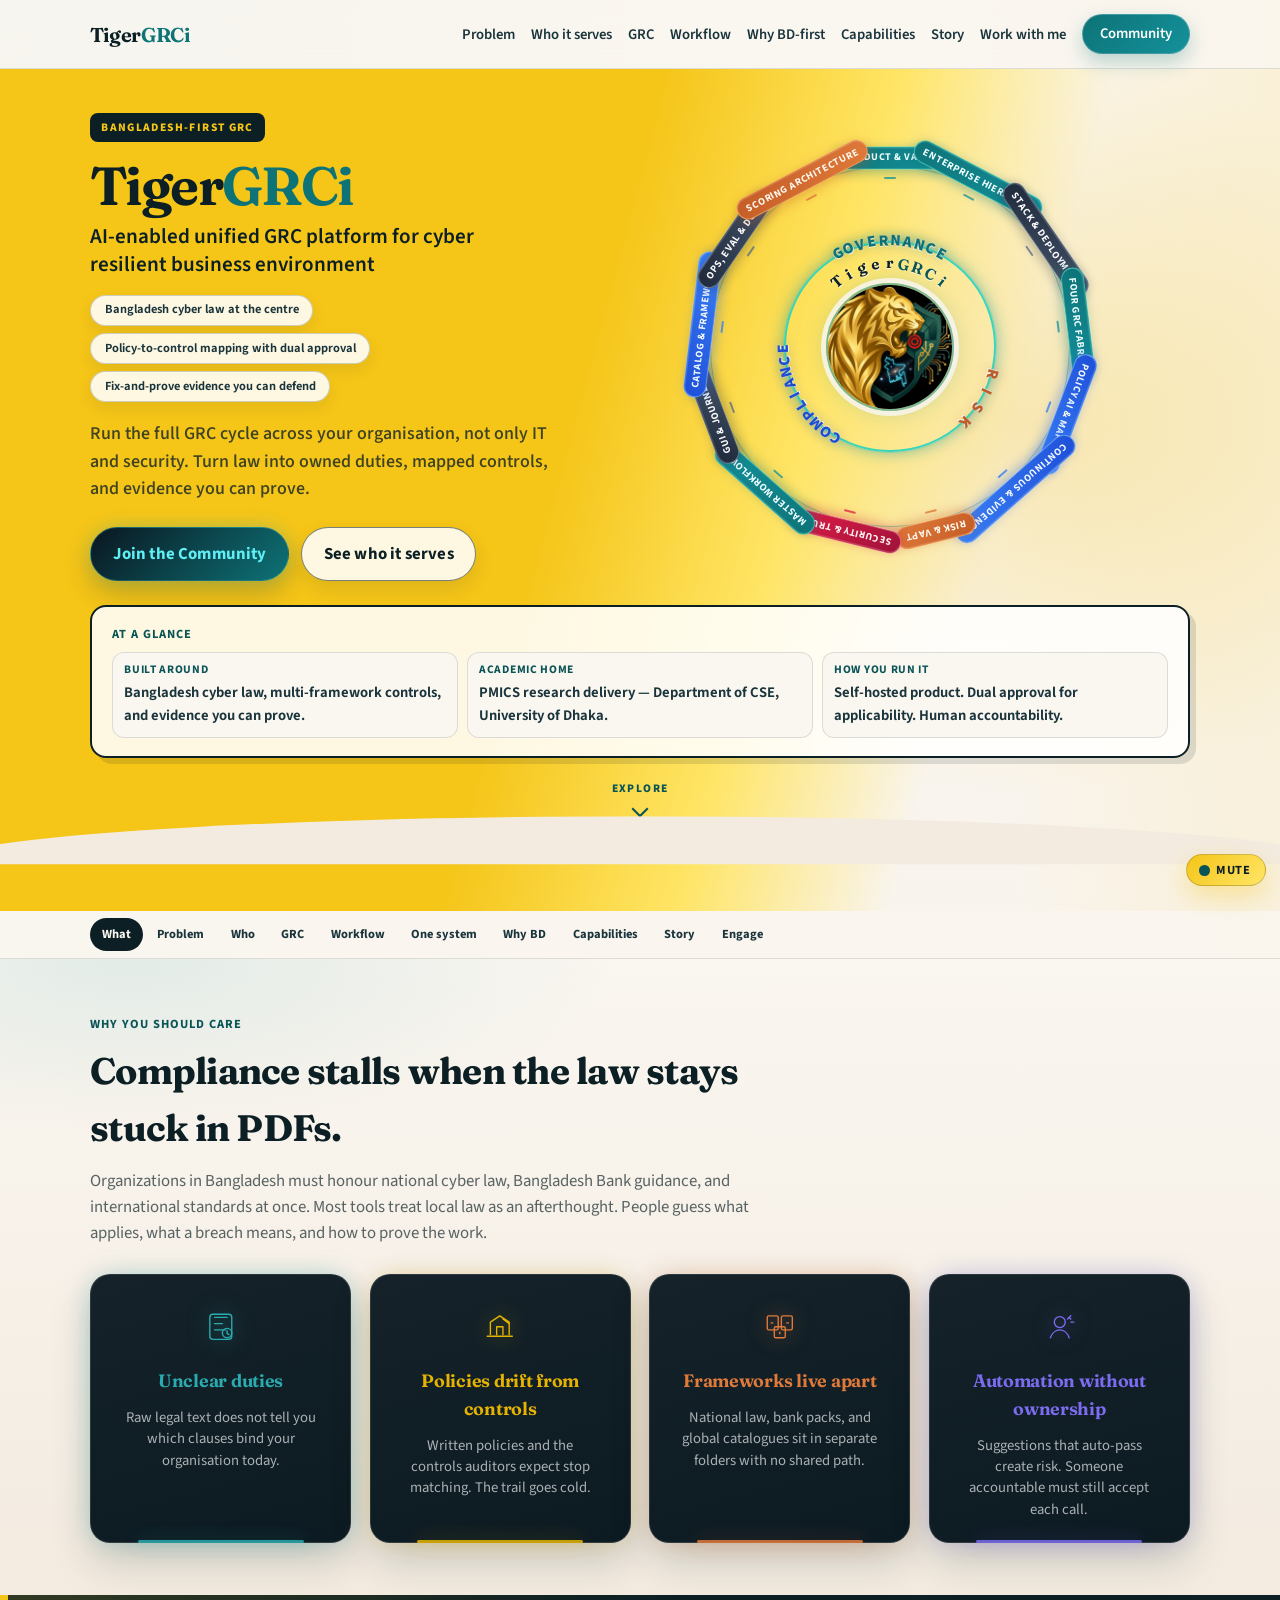
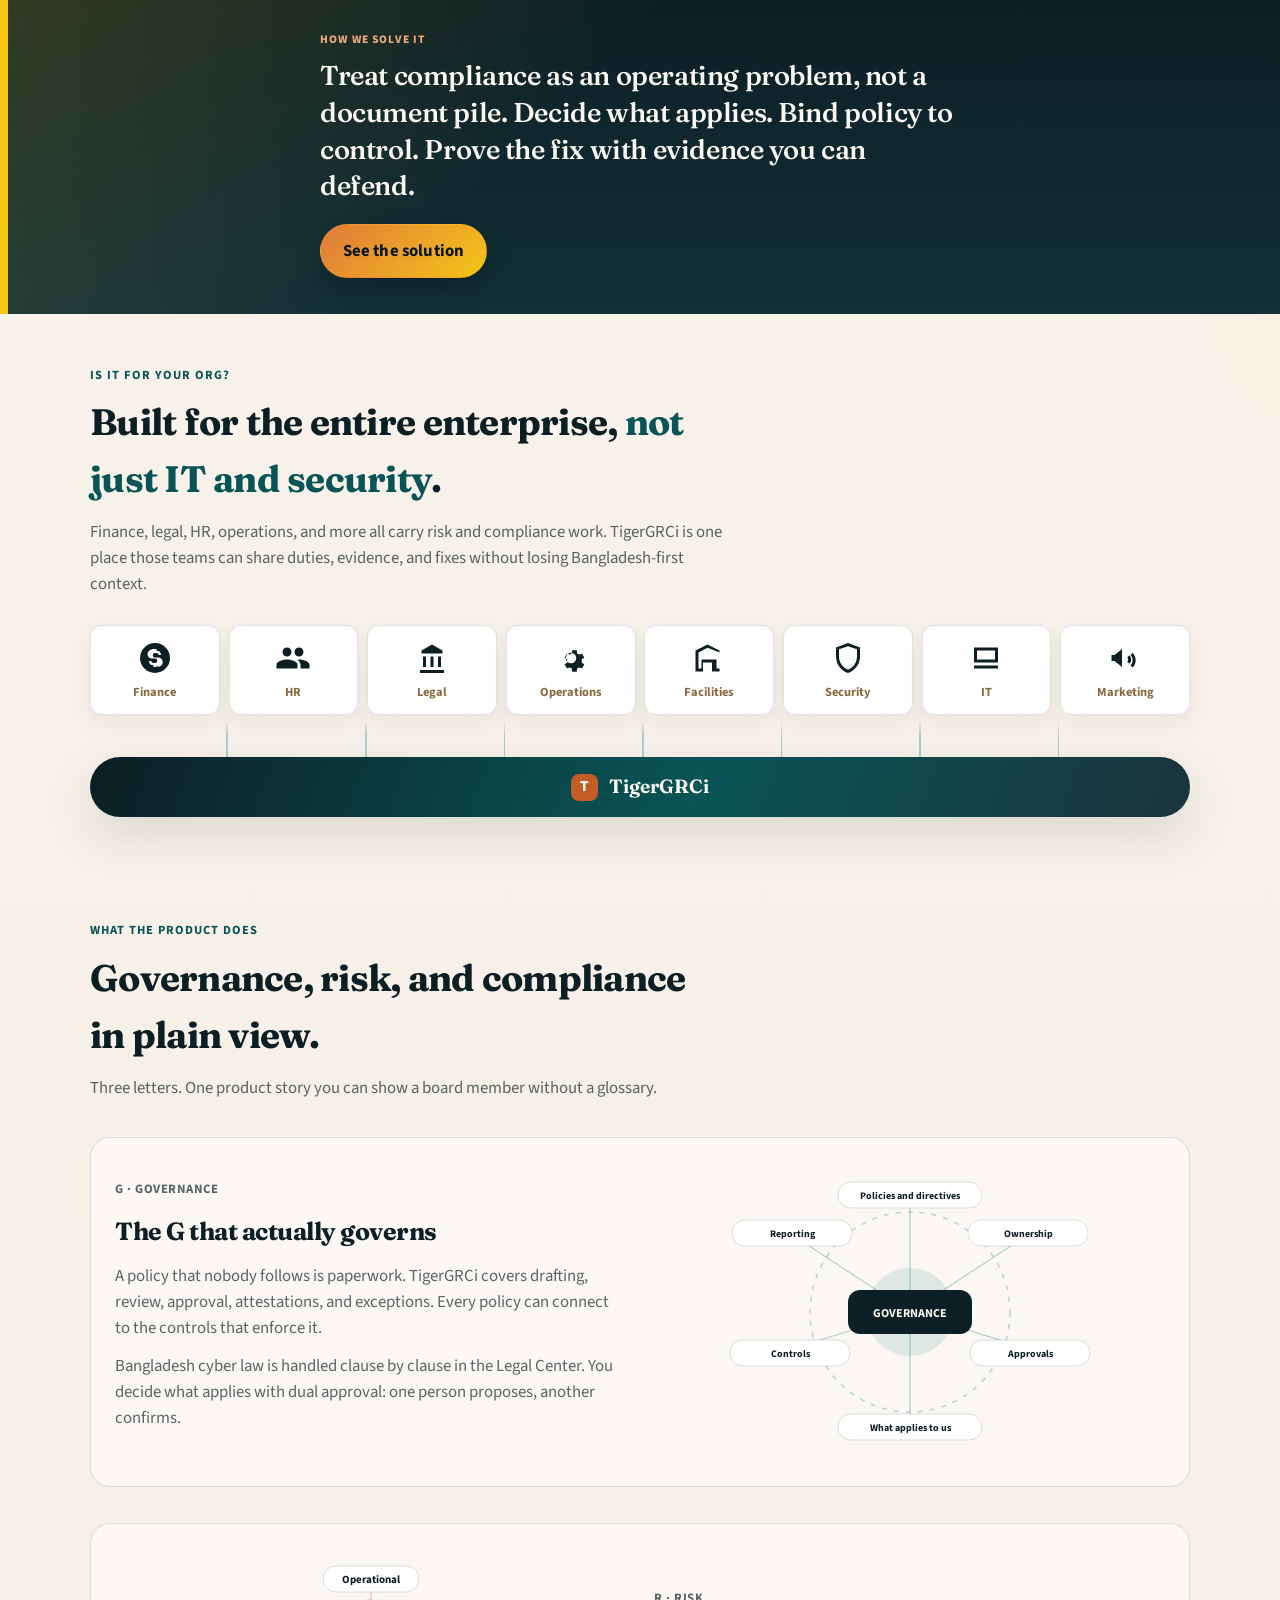
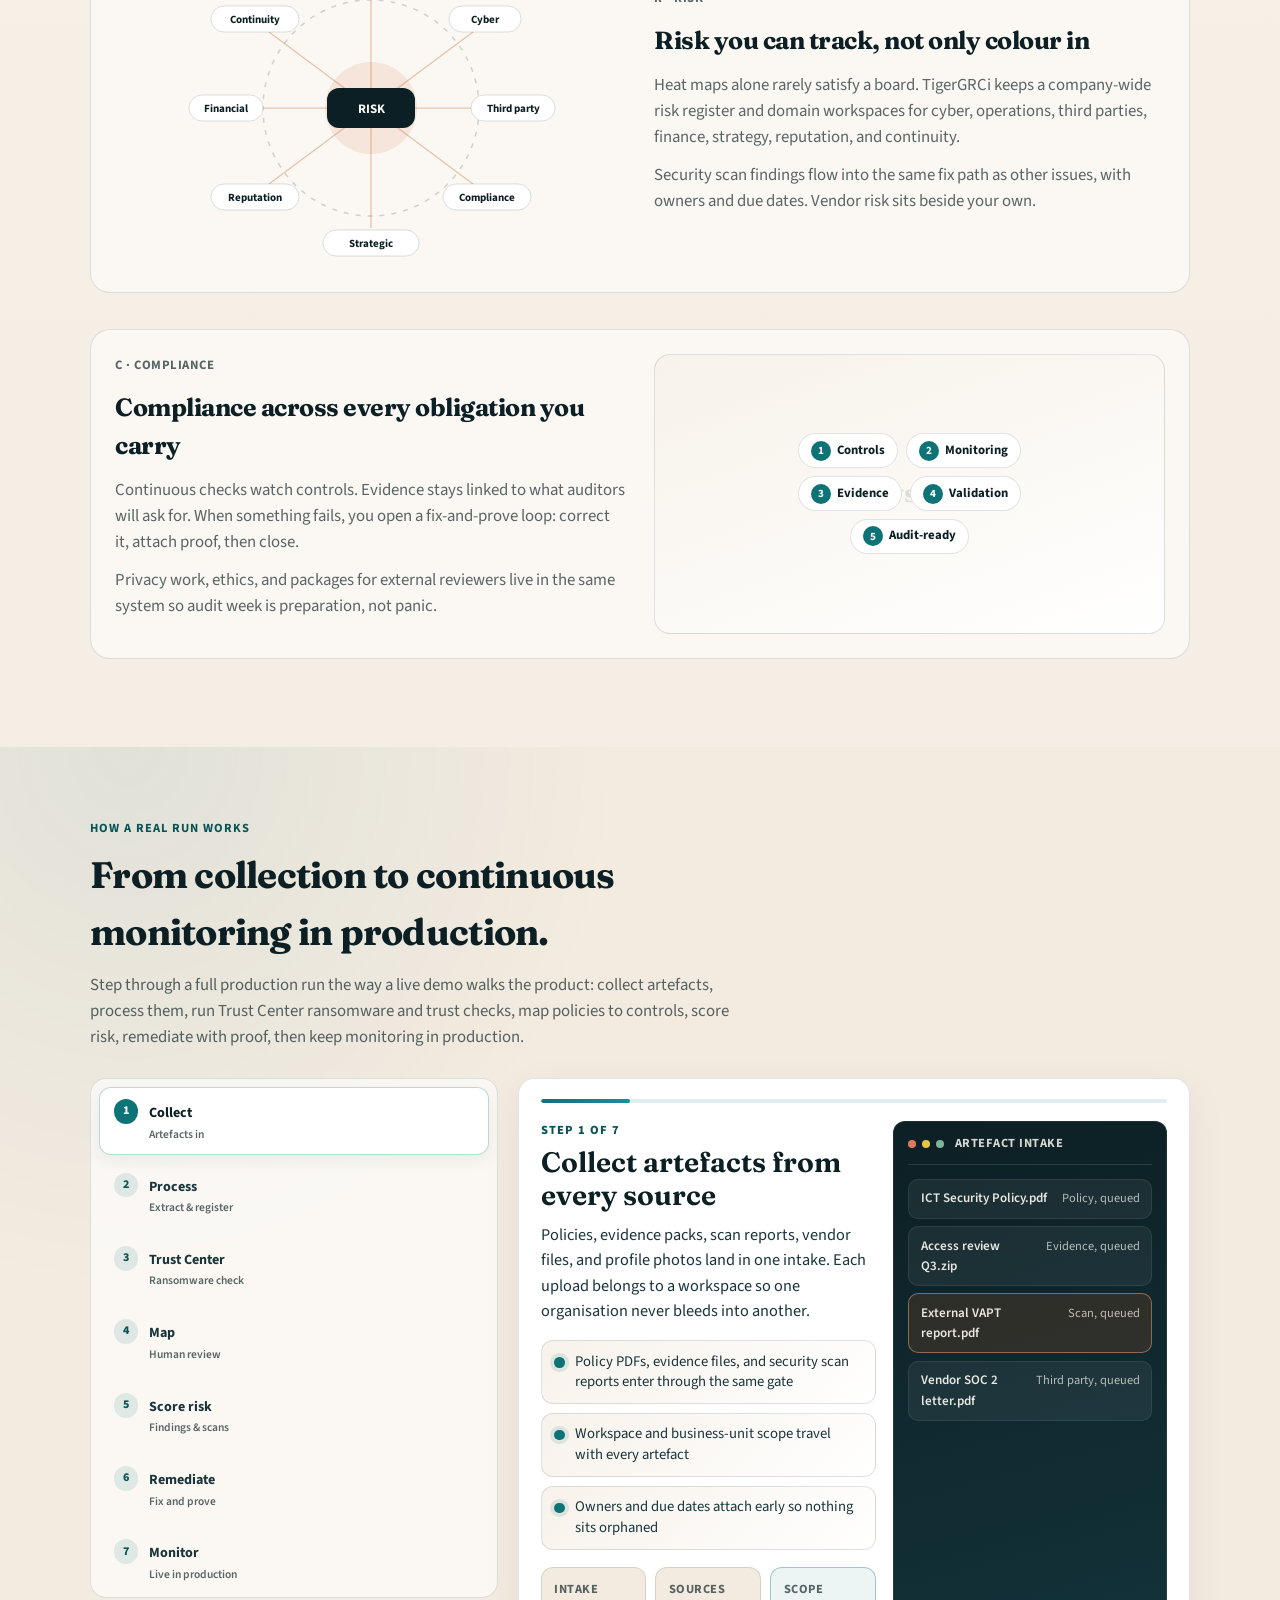
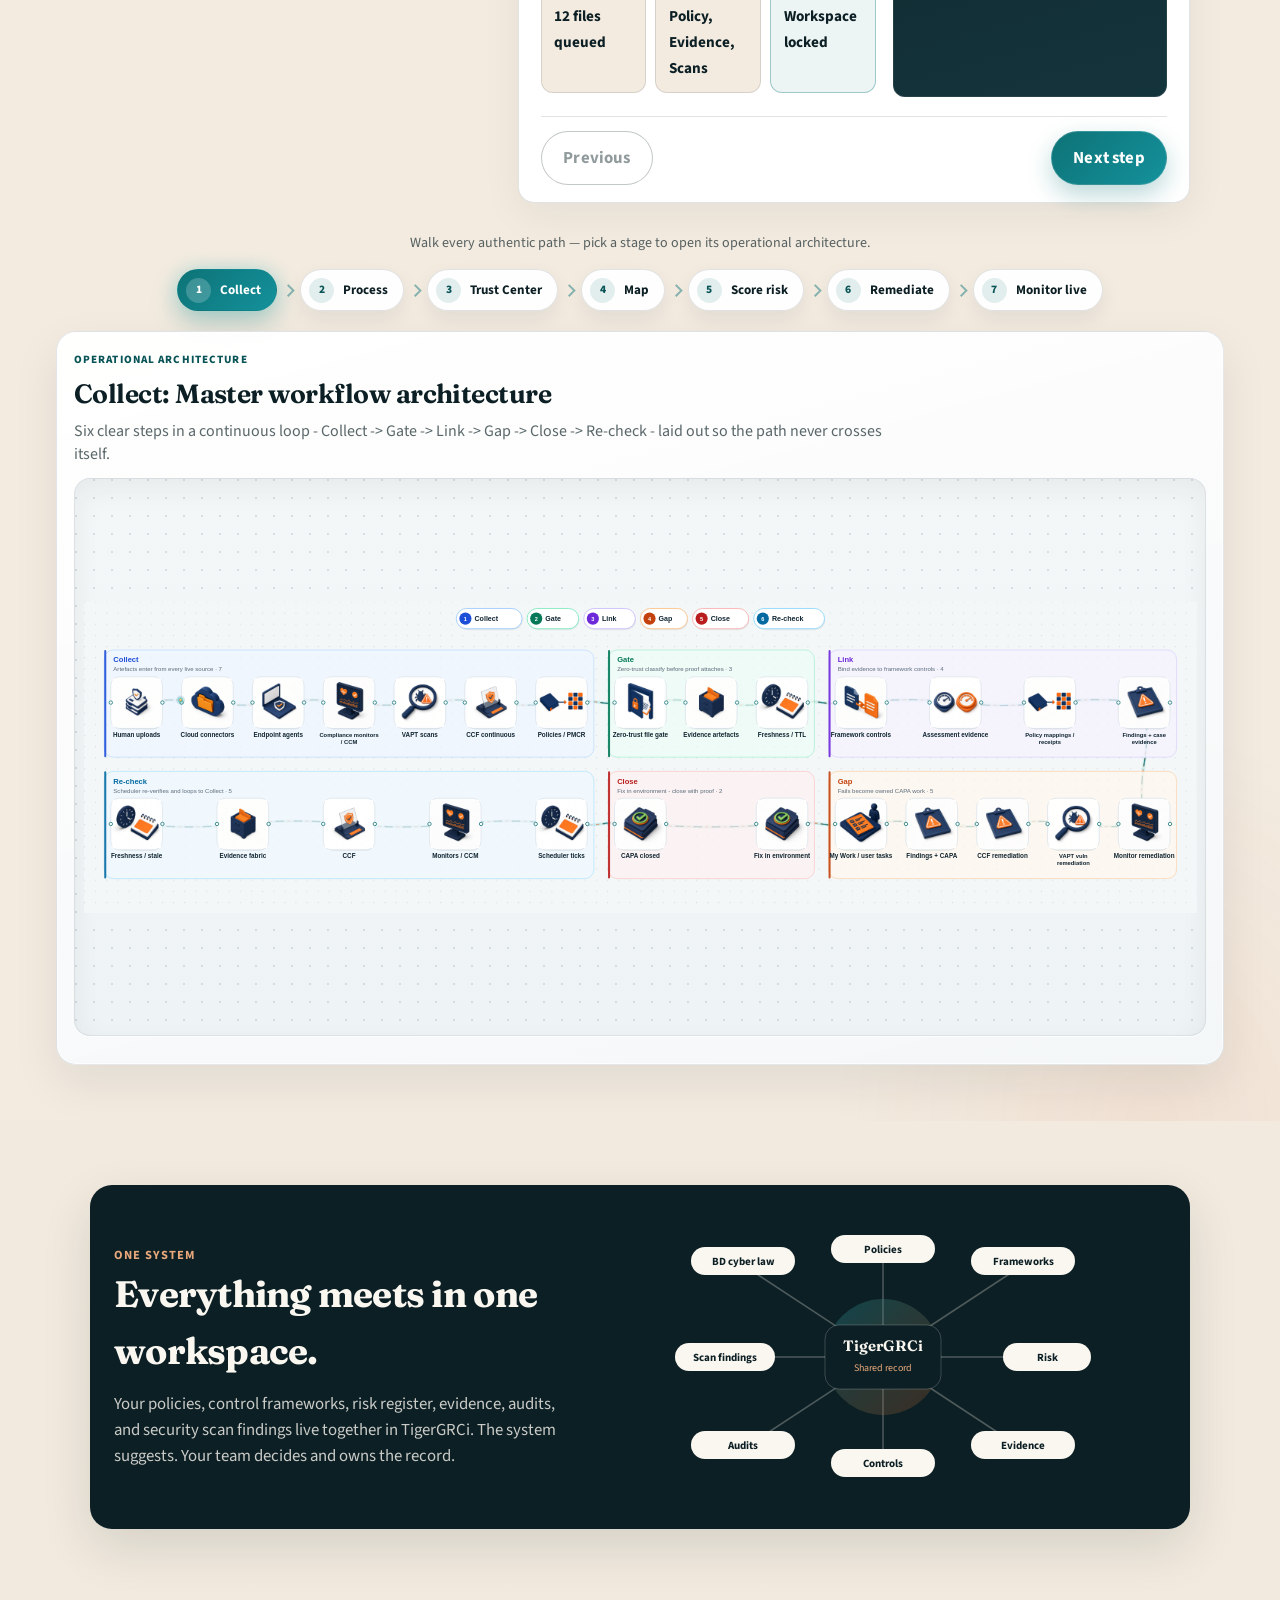
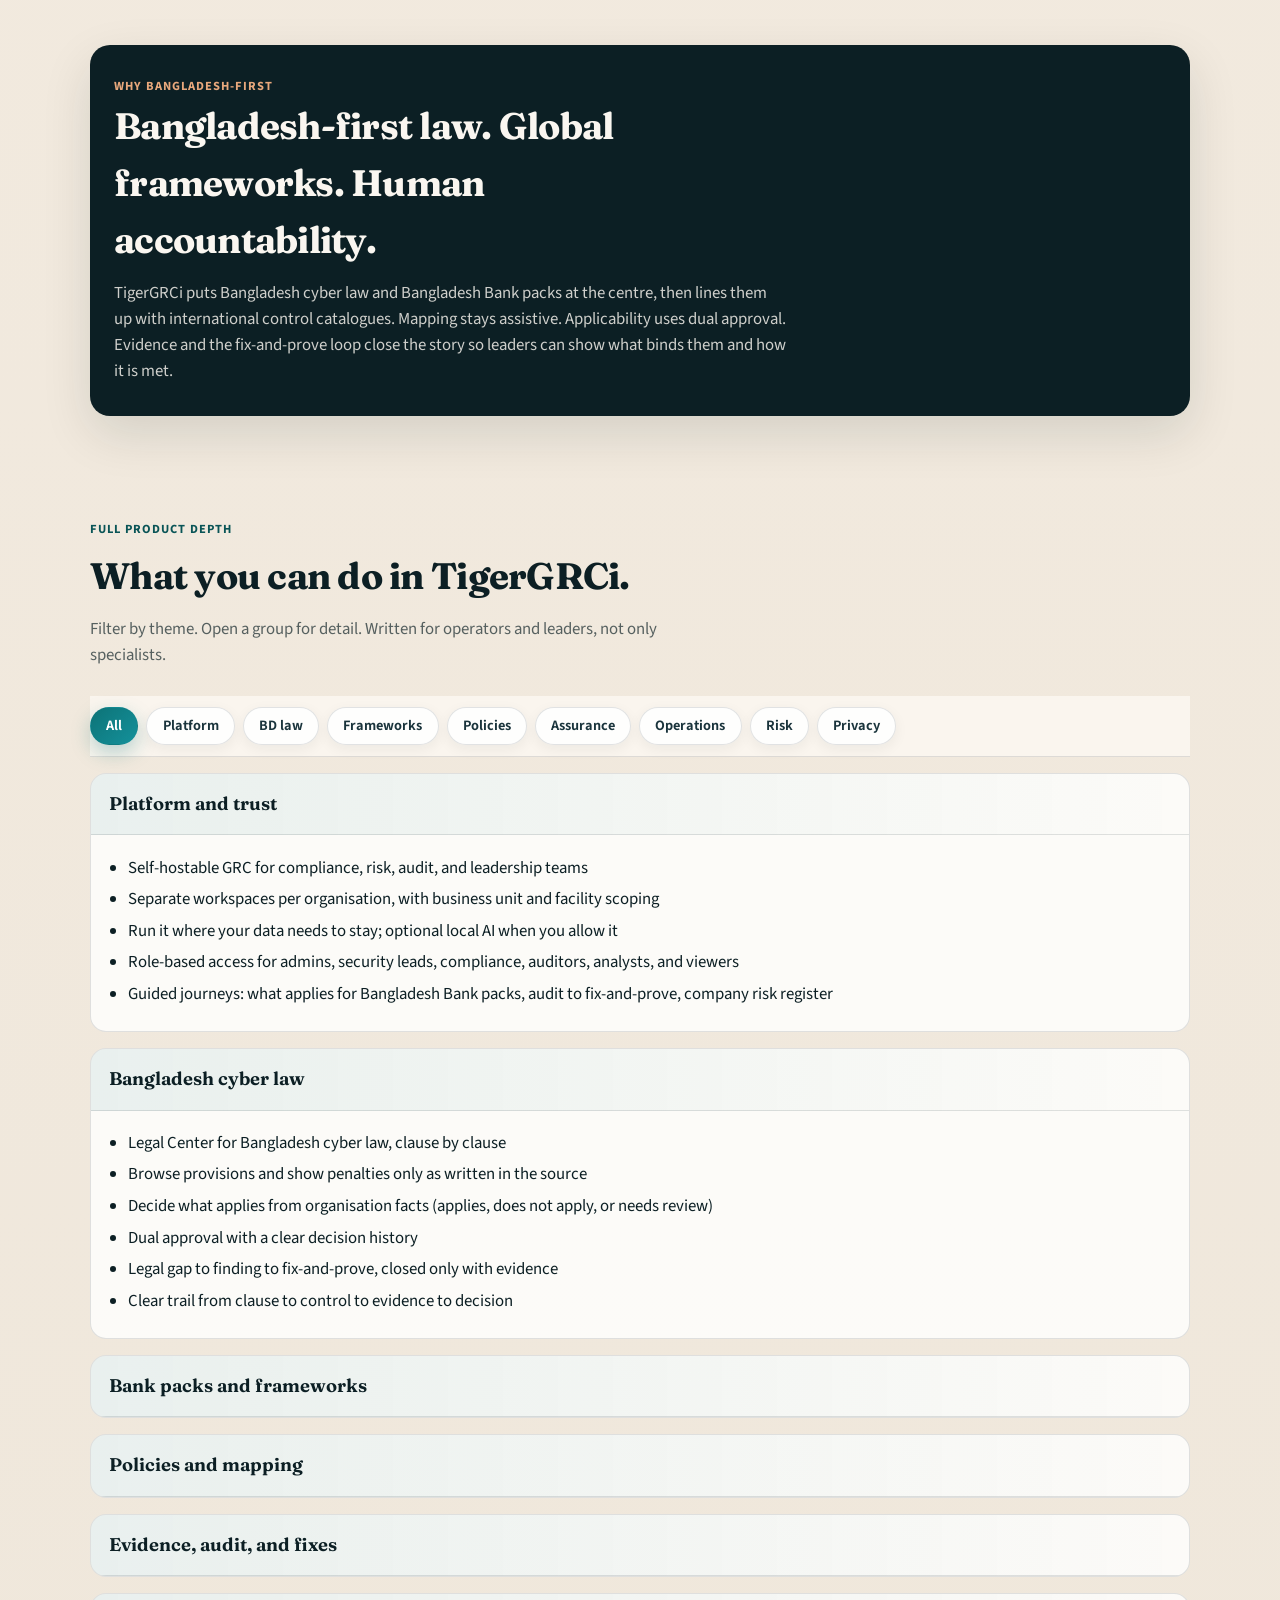
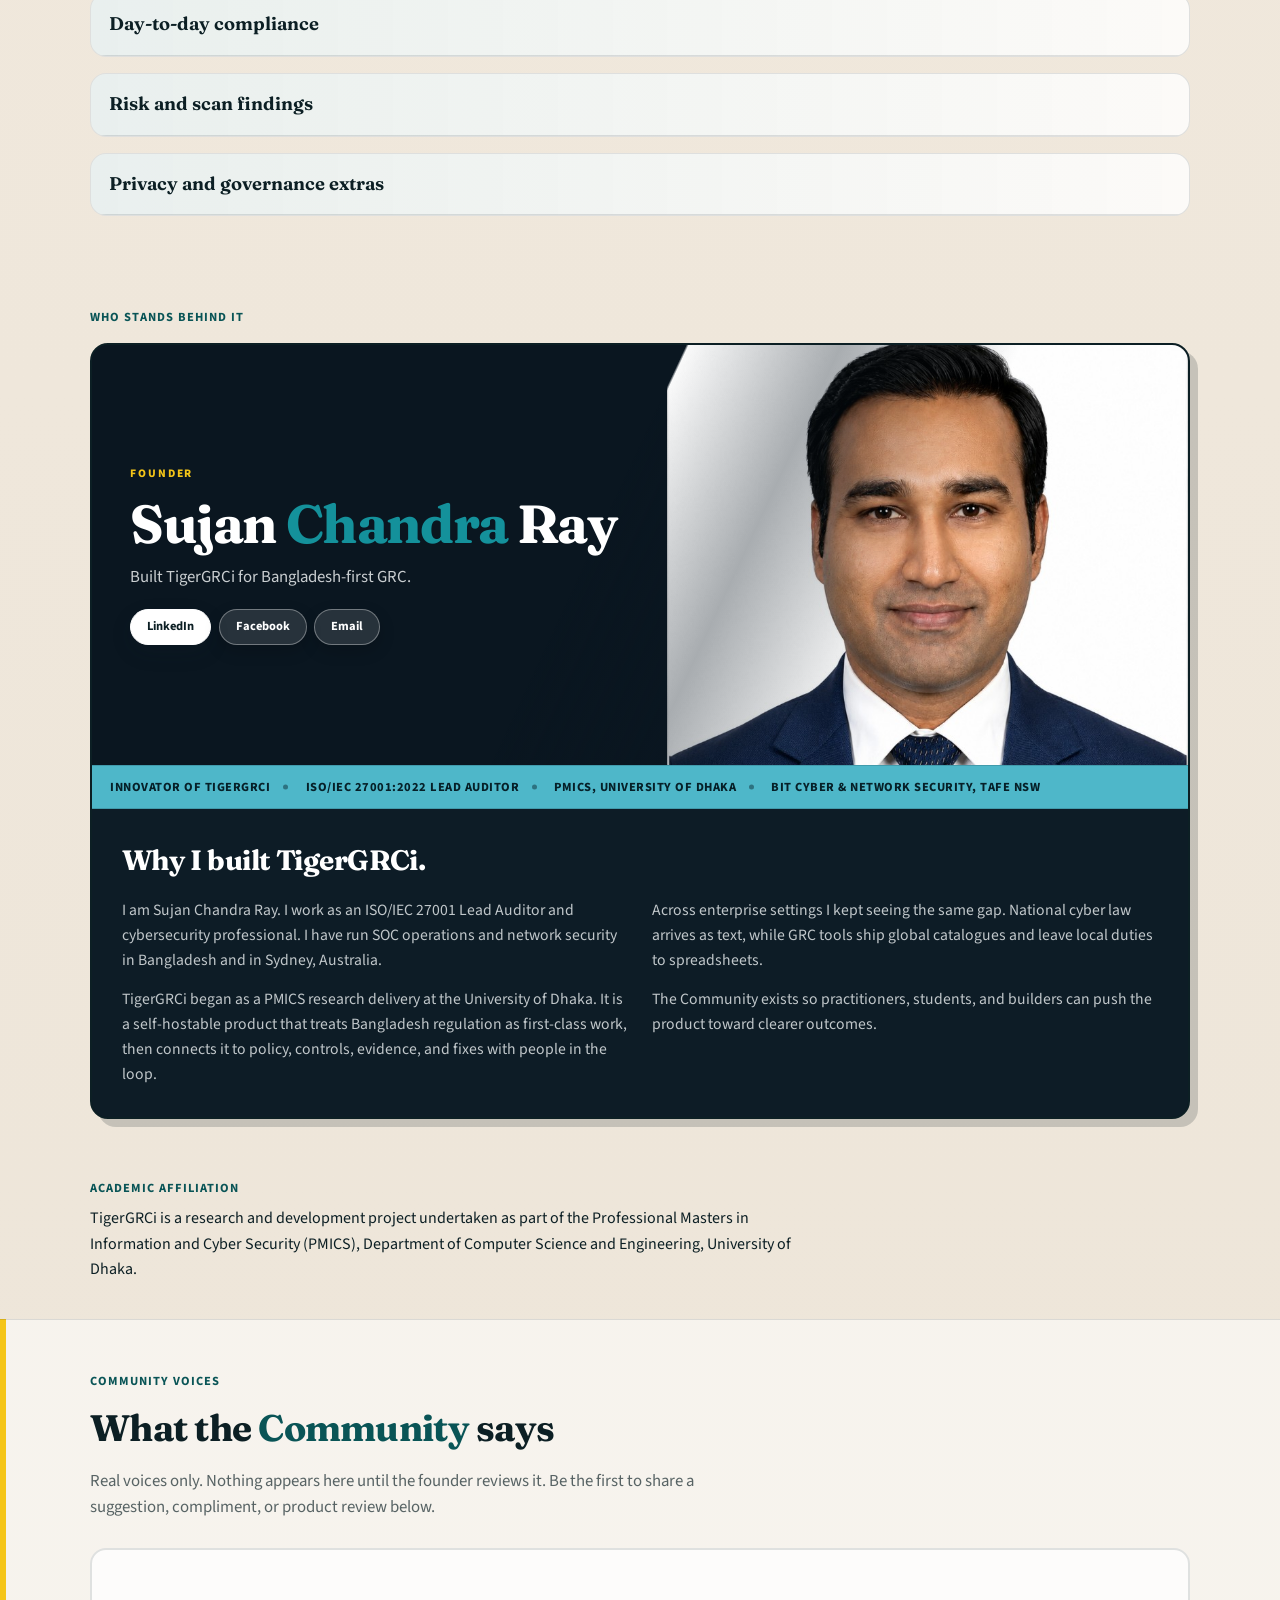
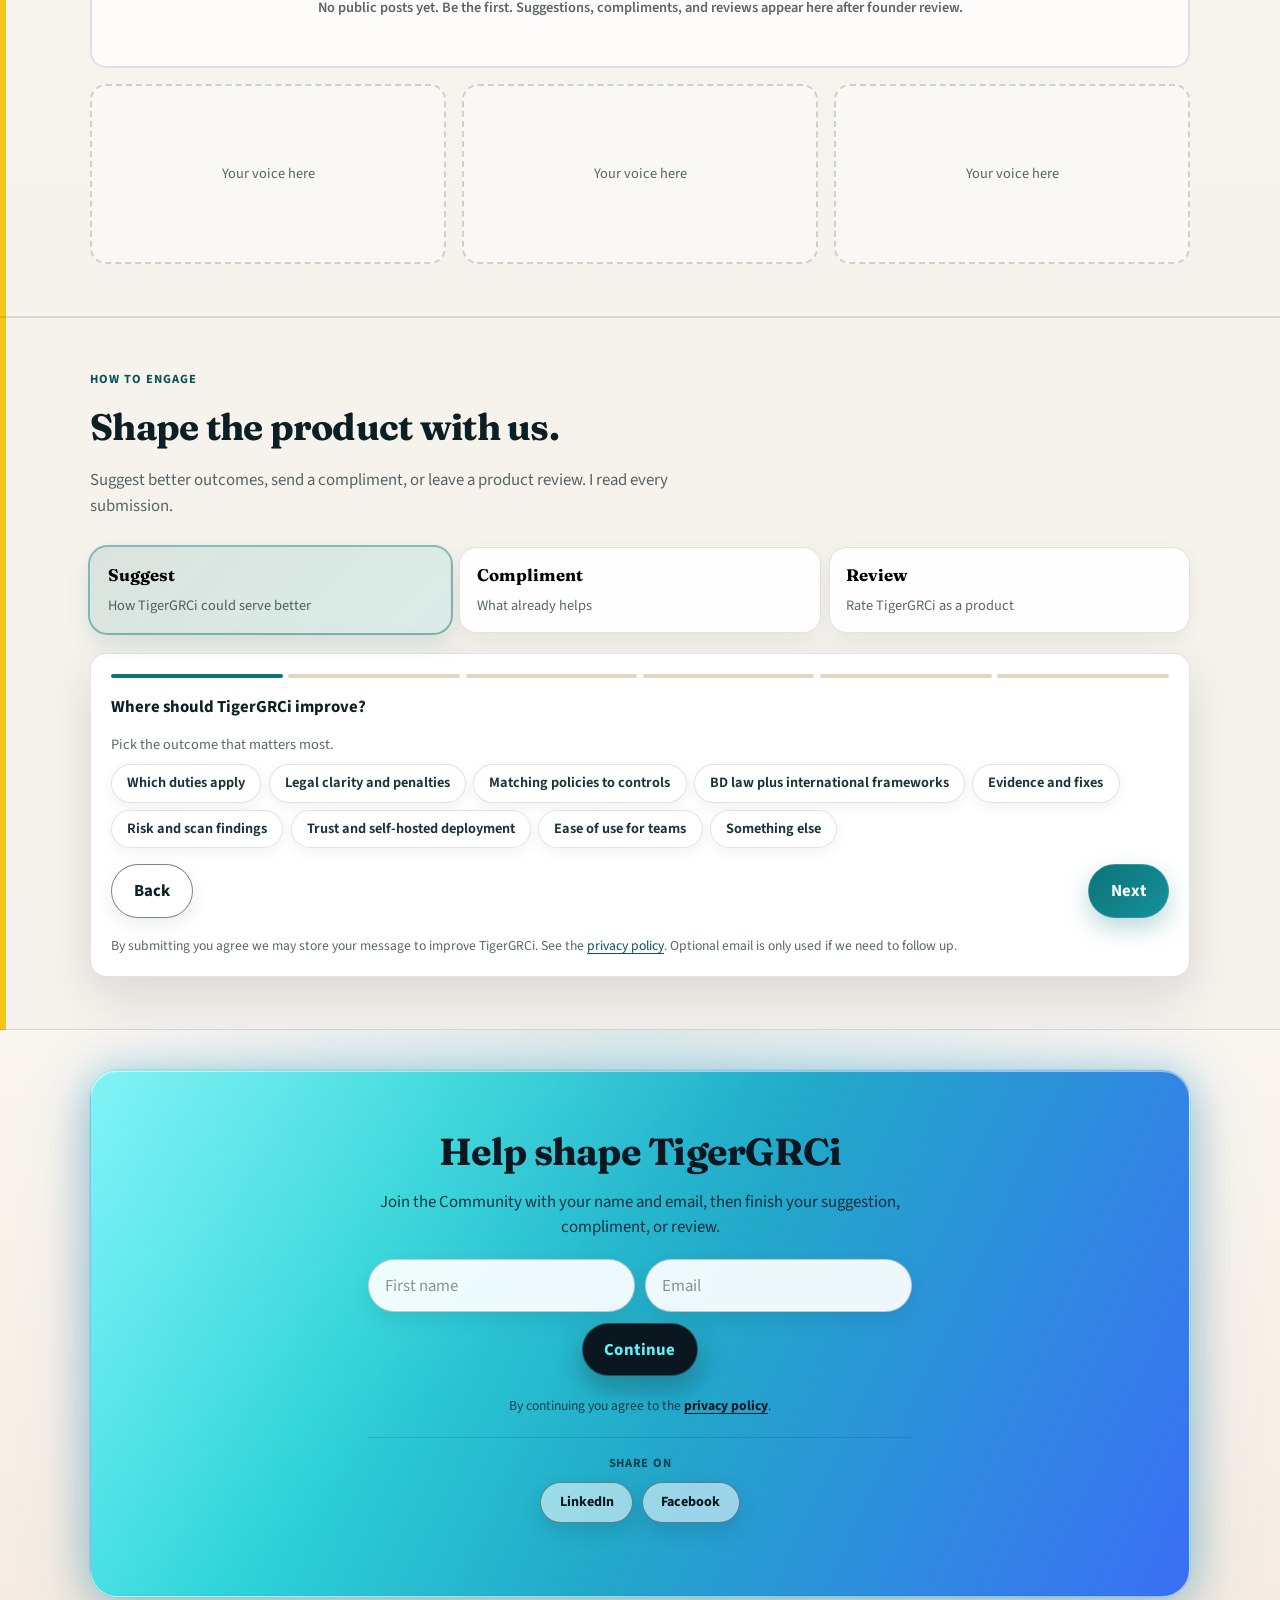
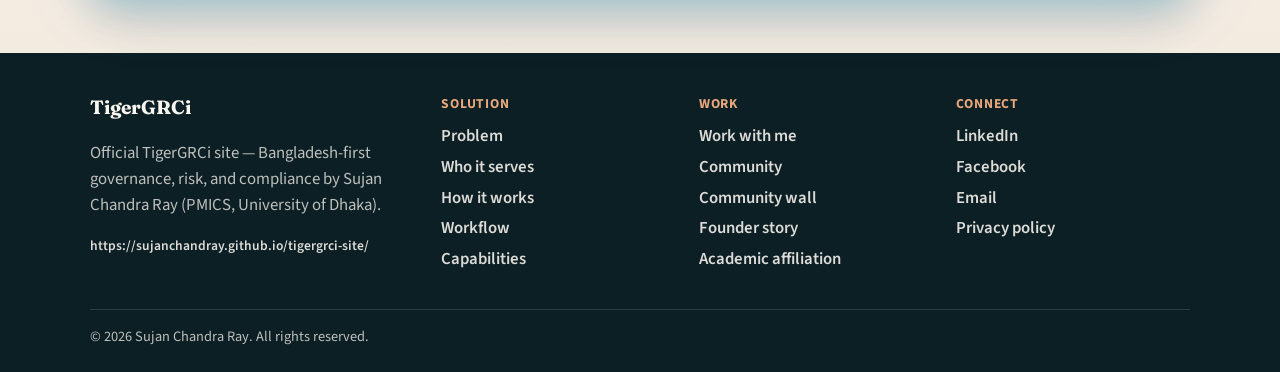
==== commit 14e657cc: "Update hero badge to Bangladesh-first GRC. Remove the old trust-line eyebrow above the brand.  Co-au" ====
--- a/index.html
+++ b/index.html
@@ -138,8 +138,7 @@
     <section class="hero hero--flat" id="top">
       <div class="wrap hero-grid">
         <div class="hero-copy">
-          <p class="hero-trust-badge">Bangladesh-first GRC · PMICS, University of Dhaka · Self-hosted</p>
-          <p class="hero-place">Bangladesh First</p>
+          <p class="hero-place">Bangladesh-first GRC</p>
           <h1 class="hero-brand">Tiger<span>GRCi</span></h1>
           <p class="hero-tagline">AI-enabled unified GRC platform for cyber resilient business environment</p>
           <ul class="hero-proof-pills" aria-label="What TigerGRCi delivers">
